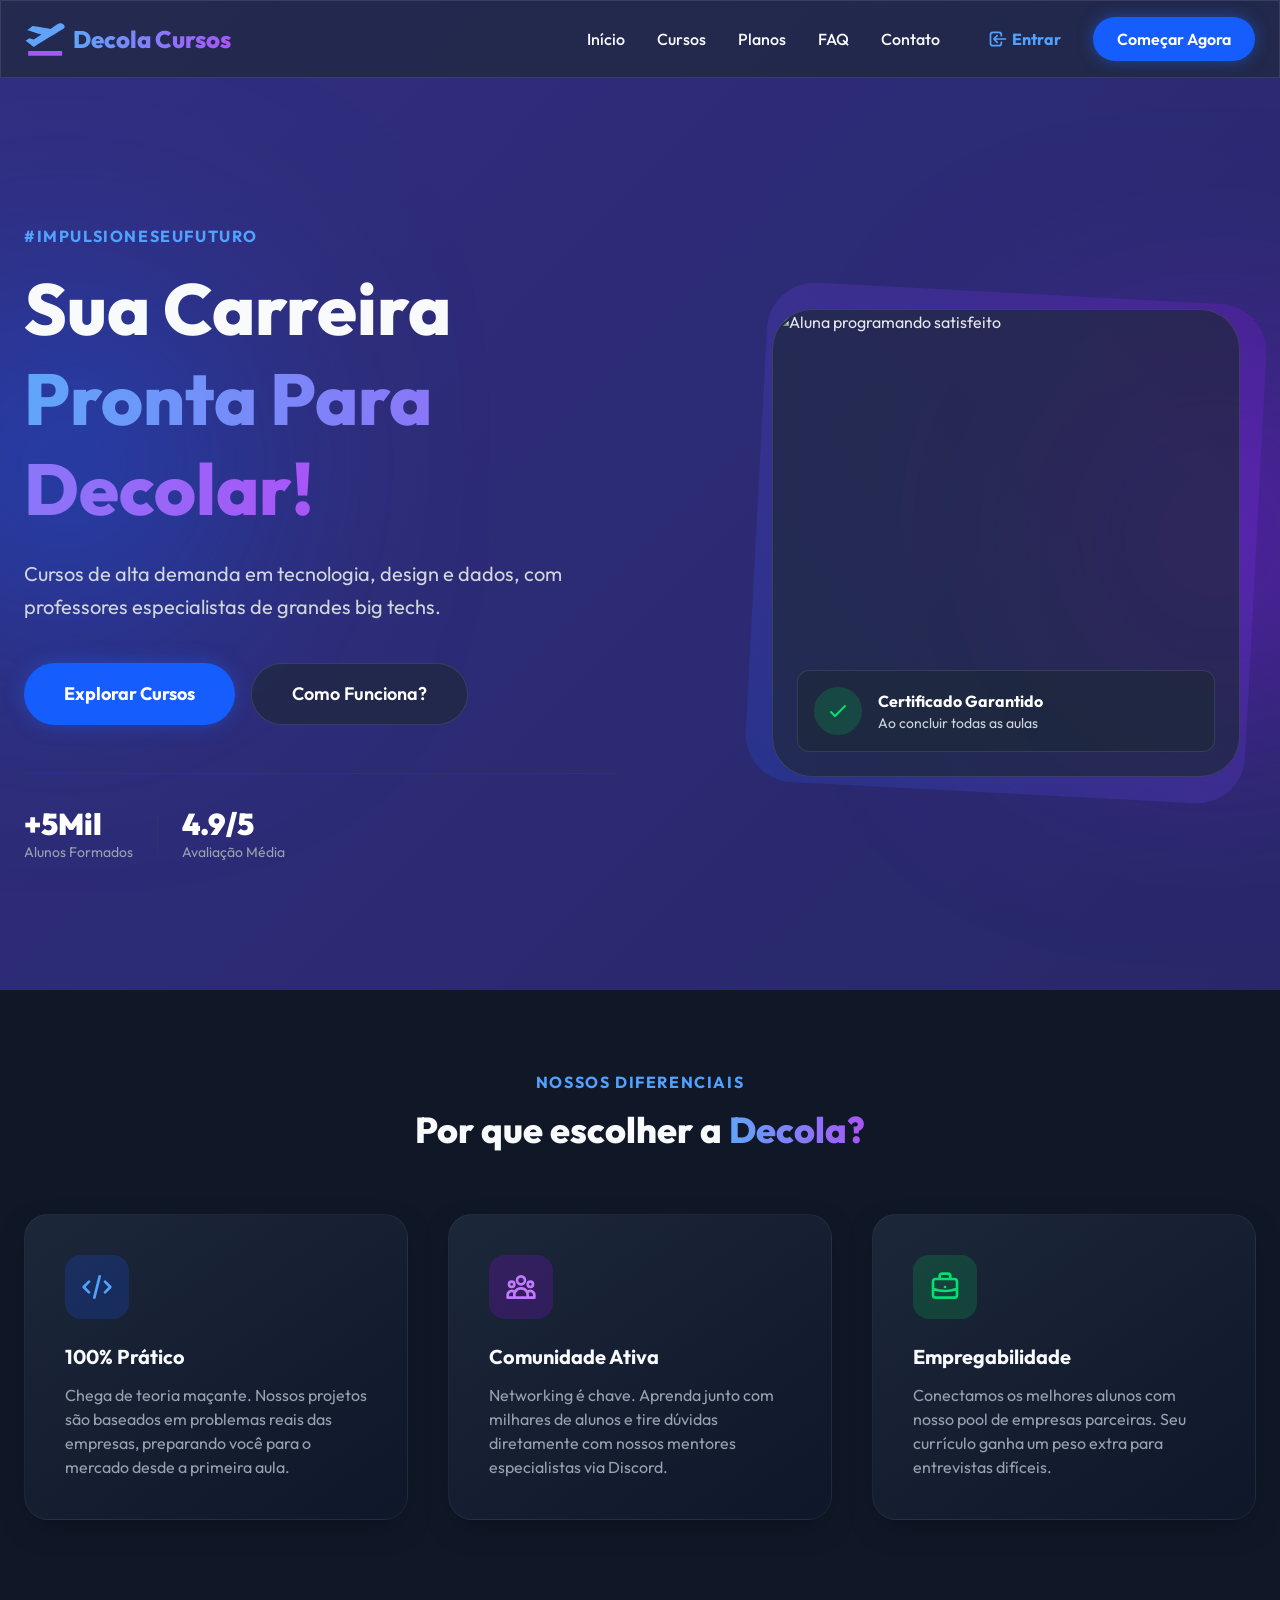
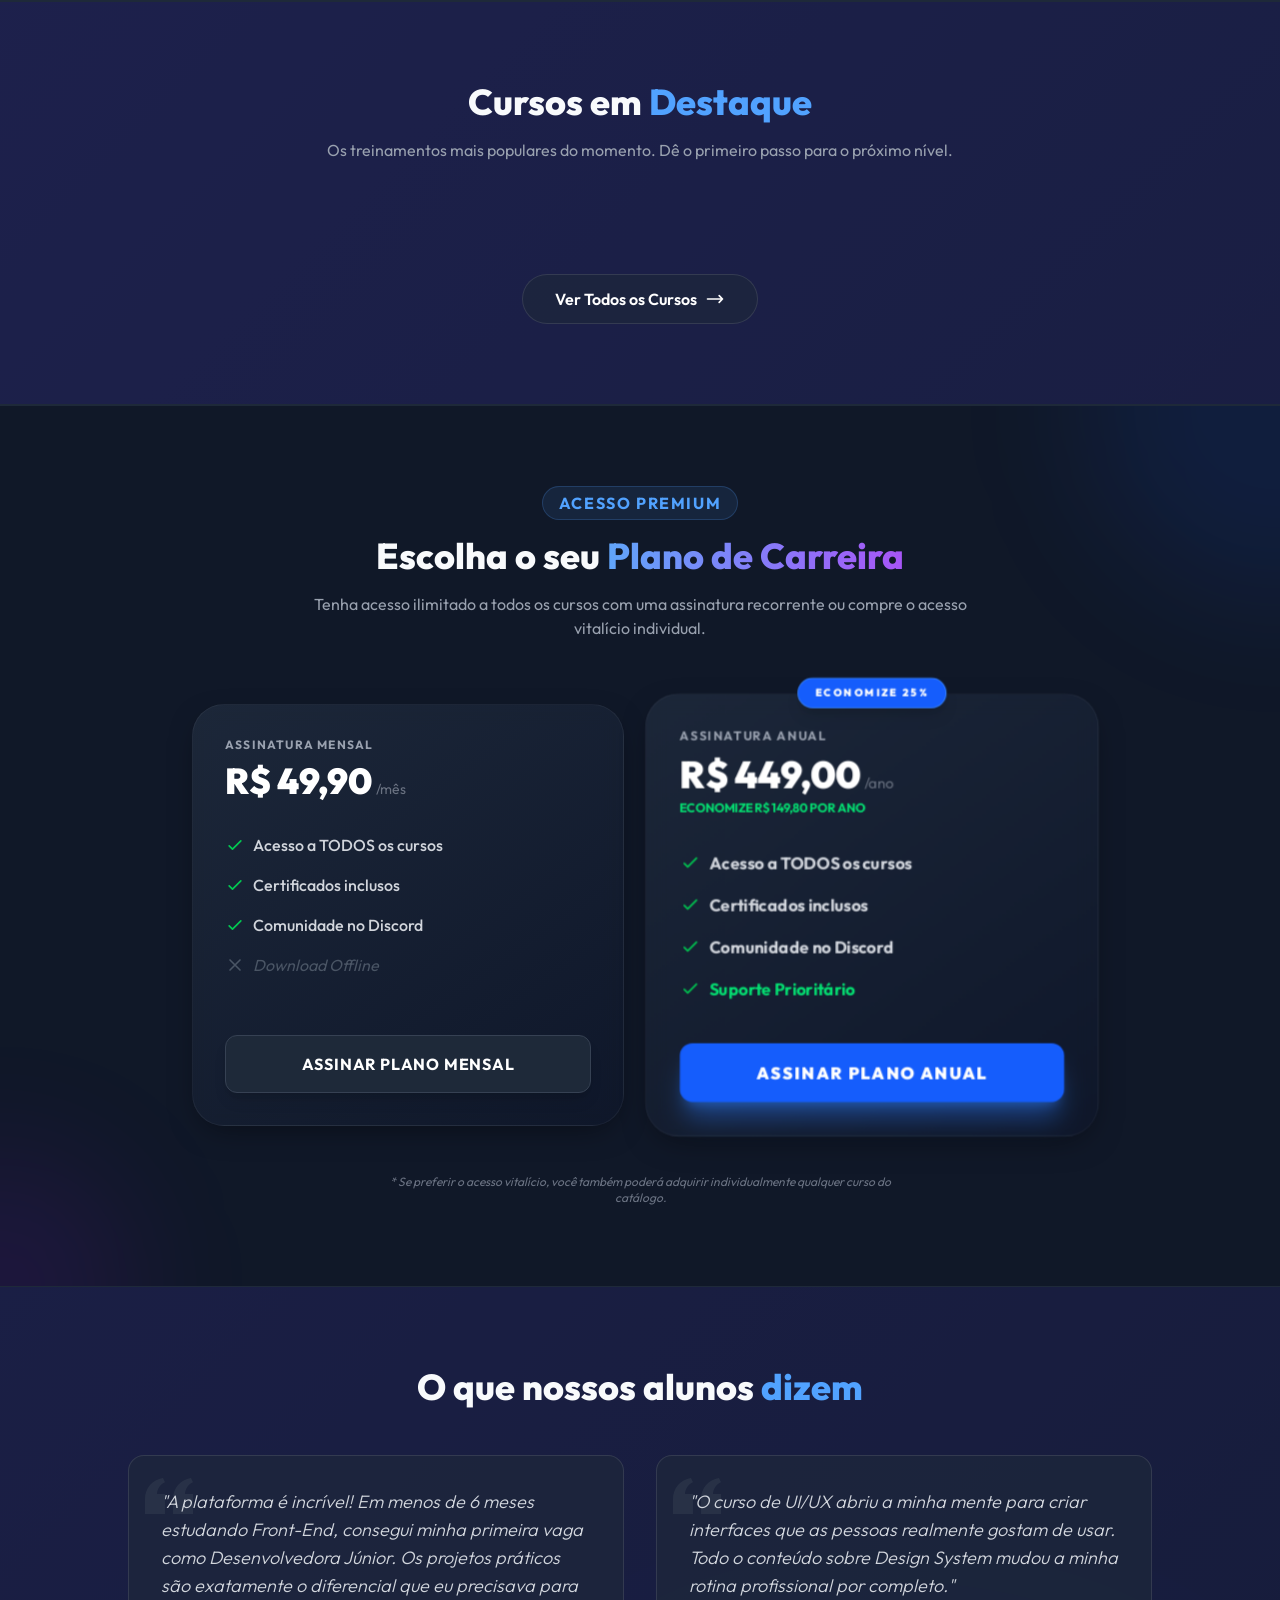
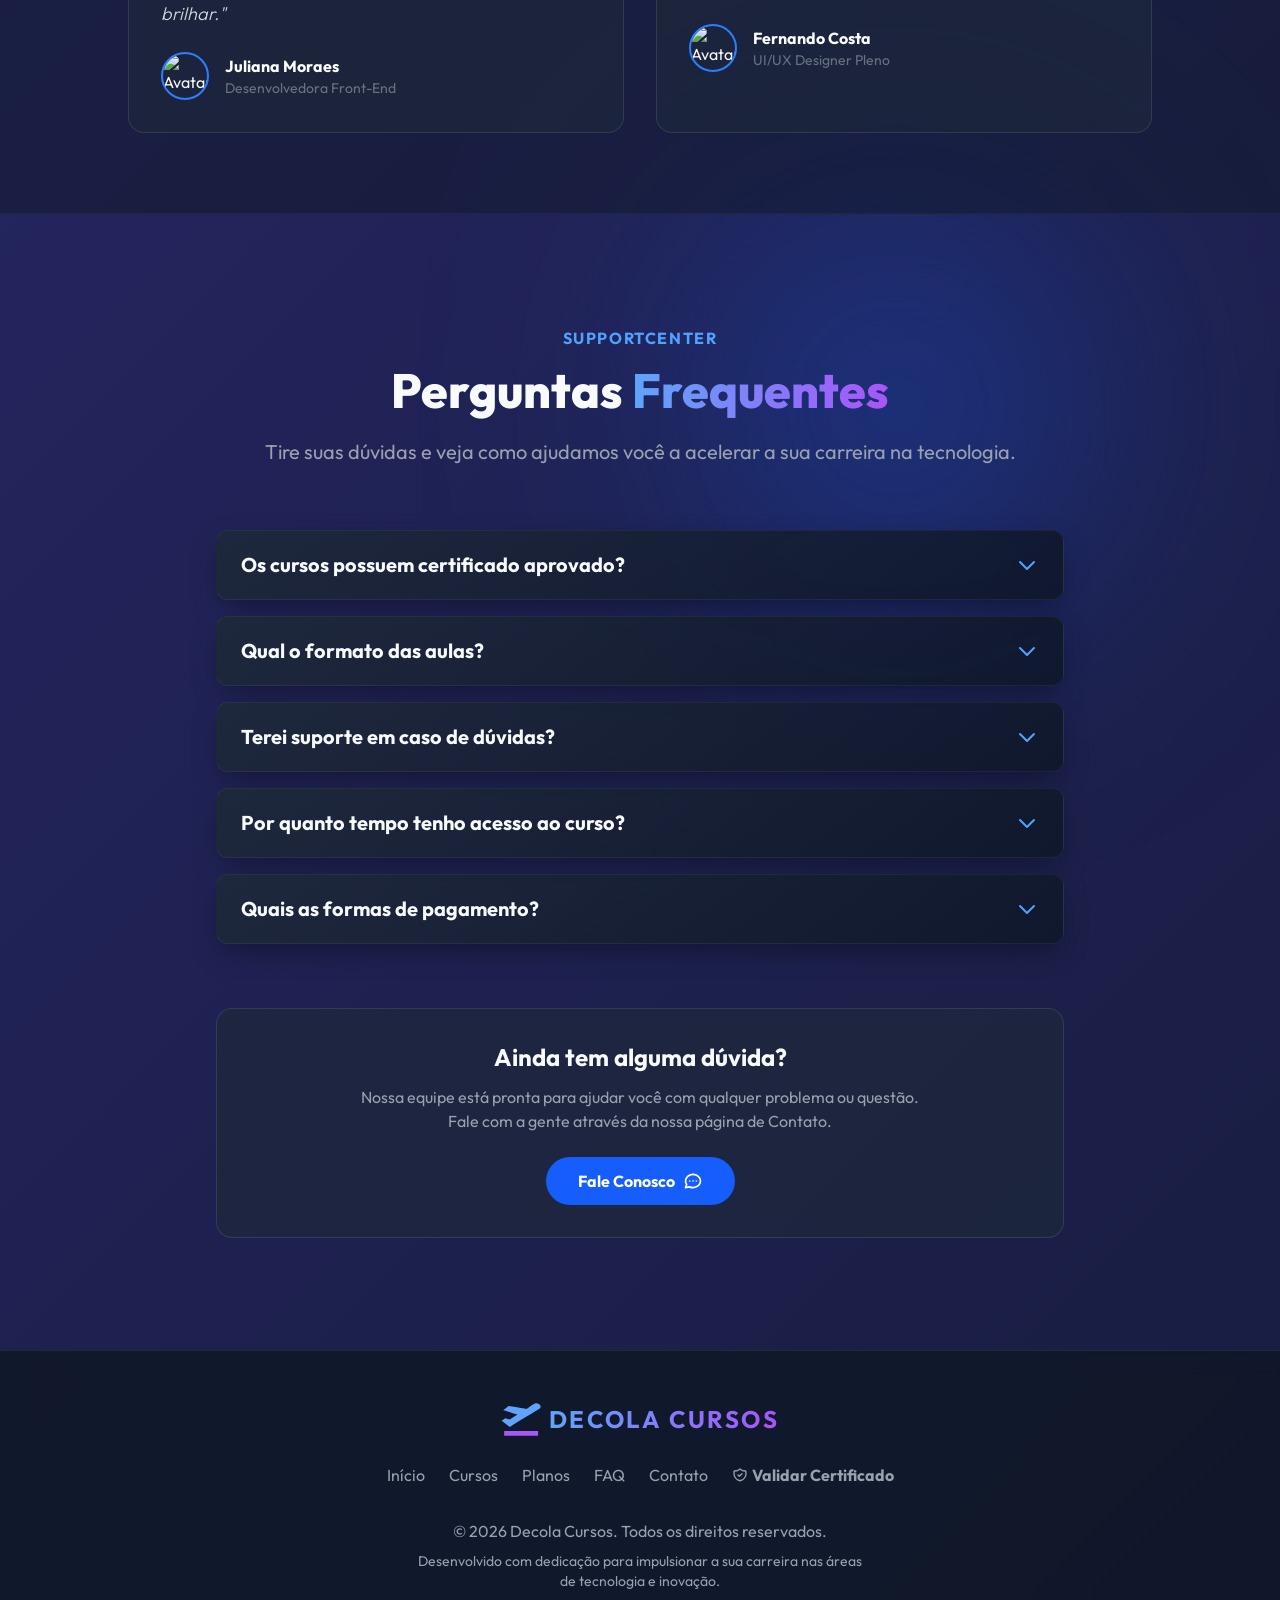
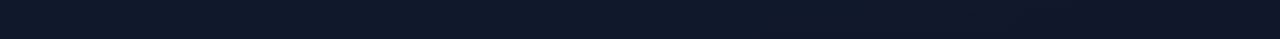
==== index.html @ 7b074848 "update contato" ====
<!doctype html>
<html lang="pt-BR">

<head>
  <meta charset="UTF-8" />
  <meta name="viewport" content="width=device-width, initial-scale=1.0" />
  <title>Decola Cursos | Aprenda e Decole na sua Carreira</title>
  <link rel="icon" type="image/png" href="./icon.png" />
  <meta name="description"
    content="Decola Cursos é sua plataforma para aprender programação, design e muito mais com projetos práticos e professores experientes." />
  <!-- Google Fonts: Outfit -->
  <link rel="preconnect" href="https://fonts.googleapis.com">
  <link rel="preconnect" href="https://fonts.gstatic.com" crossorigin>
  <link href="https://fonts.googleapis.com/css2?family=Outfit:wght@300;400;500;600;700;800;900&display=swap"
    rel="stylesheet">
  <script type="module" crossorigin src="./assets/index-BR828PDq.js"></script>
  <link rel="stylesheet" crossorigin href="./assets/index-m4zA_SkX.css">
</head>

<body class="bg-gray-900 text-gray-50 bg-animated overflow-x-hidden">
  <!-- Navbar -->
  <header class="fixed top-0 left-0 right-0 z-50 glass">
    <nav class="container mx-auto px-6 py-4 flex justify-between items-center">
      <!-- Logo -->
      <a href="/"
        class="text-2xl font-extrabold text-white flex items-center gap-2 hover:scale-105 transition-transform router-link">
        <img src="./logo.svg" alt="Logo" class="w-10 h-10">
        <span class="text-gradient">Decola Cursos</span>
      </a>

      <!-- Desktop Menu -->
      <div class="hidden md:flex space-x-8 items-center">
        <a href="/" class="font-medium hover:text-blue-400 transition-colors router-link">Início</a>
        <a href="/cursos" class="font-medium hover:text-blue-400 transition-colors router-link">Cursos</a>
        <a href="/planos" class="font-medium hover:text-blue-400 transition-colors router-link">Planos</a>
        <a href="/faq" class="font-medium hover:text-blue-400 transition-colors router-link">FAQ</a>
        <a href="/contato" class="font-medium hover:text-blue-400 transition-colors router-link">Contato</a>
        <a href="/login" id="nav-login-desktop"
          class="font-bold text-blue-400 hover:text-white transition-colors router-link ml-4 flex items-center gap-1">
          <svg class="w-5 h-5" fill="none" stroke="currentColor" viewBox="0 0 24 24">
            <path stroke-linecap="round" stroke-linejoin="round" stroke-width="2"
              d="M11 16l-4-4m0 0l4-4m-4 4h14m-5 4v1a3 3 0 01-3 3H6a3 3 0 01-3-3V7a3 3 0 013-3h7a3 3 0 013 3v1"></path>
          </svg>
          <span>Entrar</span>
        </a>
        <a href="/cursos" id="nav-cta-desktop"
          class="bg-blue-600 hover:bg-blue-500 px-6 py-2.5 rounded-full font-semibold transition-all shadow-[0_0_15px_rgba(37,99,235,0.5)] hover:shadow-[0_0_25px_rgba(37,99,235,0.8)] transform hover:-translate-y-1 router-link text-white">Começar
          Agora</a>
      </div>

      <!-- Mobile Menu Toggle -->
      <button id="mobile-menu-btn" aria-label="Menu"
        class="md:hidden text-gray-300 hover:text-white p-2 rounded-lg bg-gray-800/50">
        <svg class="w-6 h-6" fill="none" stroke="currentColor" viewBox="0 0 24 24">
          <path stroke-linecap="round" stroke-linejoin="round" stroke-width="2" d="M4 6h16M4 12h16M4 18h16"></path>
        </svg>
      </button>
    </nav>
    <!-- Mobile Menu Dropdown -->
    <div id="mobile-menu" class="hidden md:hidden glass border-t border-gray-800">
      <div class="px-6 py-8 space-y-6 flex flex-col items-center">
        <a href="/" class="text-xl font-medium router-link hover:text-blue-400">Início</a>
        <a href="/cursos" class="text-xl font-medium router-link hover:text-blue-400">Cursos</a>
        <a href="/planos" class="text-xl font-medium router-link hover:text-blue-400">Planos</a>
        <a href="/faq" class="text-xl font-medium router-link hover:text-blue-400">FAQ</a>
        <a href="/contato" class="text-xl font-medium router-link hover:text-blue-400">Contato</a>

        <div class="w-full border-t border-gray-700/50 my-2"></div>

        <a href="/login" id="nav-login-mobile"
          class="text-xl font-bold text-blue-400 router-link flex items-center justify-center gap-2">
          <svg class="w-6 h-6" fill="none" stroke="currentColor" viewBox="0 0 24 24">
            <path stroke-linecap="round" stroke-linejoin="round" stroke-width="2"
              d="M11 16l-4-4m0 0l4-4m-4 4h14m-5 4v1a3 3 0 01-3 3H6a3 3 0 01-3-3V7a3 3 0 013-3h7a3 3 0 013 3v1"></path>
          </svg>
          <span>Entrar / Painel</span>
        </a>
        <a href="/cursos" id="nav-cta-mobile"
          class="bg-blue-600 px-8 py-3 rounded-full font-bold text-lg router-link mt-4 w-full text-center text-white">Começar
          Agora</a>
      </div>
    </div>
  </header>

  <!-- Main Content App -->
  <main id="app" class="min-h-screen flex flex-col relative z-20"></main>

  <!-- Footer -->
  <footer id="main-footer"
    class="border-t border-gray-800 bg-gray-900/90 backdrop-blur-md py-12 mt-auto text-center text-gray-400 z-10 relative">
    <div class="container mx-auto px-6">
      <div class="flex items-center justify-center gap-2 mb-6">
        <img src="./logo.svg" alt="Logo" class="w-10 h-10">
        <span class="text-2xl font-bold text-white tracking-widest uppercase text-gradient">Decola Cursos</span>
      </div>
      <div class="flex justify-center flex-wrap gap-6 mb-8">
        <a href="/" class="hover:text-blue-400 router-link">Início</a>
        <a href="/cursos" class="hover:text-blue-400 router-link">Cursos</a>
        <a href="/planos" class="hover:text-blue-400 router-link">Planos</a>
        <a href="/faq" class="hover:text-blue-400 router-link">FAQ</a>
        <a href="/contato" class="hover:text-blue-400 router-link">Contato</a>
        <a href="/validar" class="hover:text-green-400 font-bold router-link flex items-center gap-1">
          <svg class="w-4 h-4" fill="none" stroke="currentColor" viewBox="0 0 24 24">
            <path stroke-linecap="round" stroke-linejoin="round" stroke-width="2"
              d="M9 12l2 2 4-4m5.618-4.016A11.955 11.955 0 0112 2.944a11.955 11.955 0 01-8.618 3.04A12.02 12.02 0 003 9c0 5.591 3.824 10.29 9 11.622 5.176-1.332 9-6.03 9-11.622 0-1.042-.133-2.052-.382-3.016z">
            </path>
          </svg>
          Validar Certificado
        </a>
      </div>
      <p>&copy; 2026 Decola Cursos. Todos os direitos reservados.</p>
      <p class="mt-2 text-sm max-w-md mx-auto">Desenvolvido com dedicação para impulsionar a sua carreira nas áreas de
        tecnologia e inovação.</p>
    </div>
  </footer>

</body>

</html>
---- assets/index-m4zA_SkX.css ----
@layer properties{@supports (((-webkit-hyphens:none)) and (not (margin-trim:inline))) or ((-moz-orient:inline) and (not (color:rgb(from red r g b)))){*,:before,:after,::backdrop{--tw-translate-x:0;--tw-translate-y:0;--tw-translate-z:0;--tw-rotate-x:initial;--tw-rotate-y:initial;--tw-rotate-z:initial;--tw-skew-x:initial;--tw-skew-y:initial;--tw-space-y-reverse:0;--tw-space-x-reverse:0;--tw-border-style:solid;--tw-gradient-position:initial;--tw-gradient-from:#0000;--tw-gradient-via:#0000;--tw-gradient-to:#0000;--tw-gradient-stops:initial;--tw-gradient-via-stops:initial;--tw-gradient-from-position:0%;--tw-gradient-via-position:50%;--tw-gradient-to-position:100%;--tw-leading:initial;--tw-font-weight:initial;--tw-tracking:initial;--tw-shadow:0 0 #0000;--tw-shadow-color:initial;--tw-shadow-alpha:100%;--tw-inset-shadow:0 0 #0000;--tw-inset-shadow-color:initial;--tw-inset-shadow-alpha:100%;--tw-ring-color:initial;--tw-ring-shadow:0 0 #0000;--tw-inset-ring-color:initial;--tw-inset-ring-shadow:0 0 #0000;--tw-ring-inset:initial;--tw-ring-offset-width:0px;--tw-ring-offset-color:#fff;--tw-ring-offset-shadow:0 0 #0000;--tw-outline-style:solid;--tw-blur:initial;--tw-brightness:initial;--tw-contrast:initial;--tw-grayscale:initial;--tw-hue-rotate:initial;--tw-invert:initial;--tw-opacity:initial;--tw-saturate:initial;--tw-sepia:initial;--tw-drop-shadow:initial;--tw-drop-shadow-color:initial;--tw-drop-shadow-alpha:100%;--tw-drop-shadow-size:initial;--tw-backdrop-blur:initial;--tw-backdrop-brightness:initial;--tw-backdrop-contrast:initial;--tw-backdrop-grayscale:initial;--tw-backdrop-hue-rotate:initial;--tw-backdrop-invert:initial;--tw-backdrop-opacity:initial;--tw-backdrop-saturate:initial;--tw-backdrop-sepia:initial;--tw-duration:initial;--tw-scale-x:1;--tw-scale-y:1;--tw-scale-z:1}}}@layer theme{:root,:host{--font-sans:"Outfit", "Inter", sans-serif;--font-mono:ui-monospace, SFMono-Regular, Menlo, Monaco, Consolas, "Liberation Mono", "Courier New", monospace;--color-red-200:oklch(88.5% .062 18.334);--color-red-300:oklch(80.8% .114 19.571);--color-red-400:oklch(70.4% .191 22.216);--color-red-500:oklch(63.7% .237 25.331);--color-red-600:oklch(57.7% .245 27.325);--color-red-900:oklch(39.6% .141 25.723);--color-amber-400:oklch(82.8% .189 84.429);--color-yellow-400:oklch(85.2% .199 91.936);--color-yellow-500:oklch(79.5% .184 86.047);--color-yellow-600:oklch(68.1% .162 75.834);--color-green-200:oklch(92.5% .084 155.995);--color-green-400:oklch(79.2% .209 151.711);--color-green-500:oklch(72.3% .219 149.579);--color-green-600:oklch(62.7% .194 149.214);--color-green-900:oklch(39.3% .095 152.535);--color-blue-300:oklch(80.9% .105 251.813);--color-blue-400:oklch(70.7% .165 254.624);--color-blue-500:oklch(62.3% .214 259.815);--color-blue-600:oklch(54.6% .245 262.881);--color-blue-900:oklch(37.9% .146 265.522);--color-purple-400:oklch(71.4% .203 305.504);--color-purple-500:oklch(62.7% .265 303.9);--color-purple-600:oklch(55.8% .288 302.321);--color-gray-50:oklch(98.5% .002 247.839);--color-gray-200:oklch(92.8% .006 264.531);--color-gray-300:oklch(87.2% .01 258.338);--color-gray-400:oklch(70.7% .022 261.325);--color-gray-500:oklch(55.1% .027 264.364);--color-gray-600:oklch(44.6% .03 256.802);--color-gray-700:oklch(37.3% .034 259.733);--color-gray-800:oklch(27.8% .033 256.848);--color-gray-900:oklch(21% .034 264.665);--color-gray-950:oklch(13% .028 261.692);--color-black:#000;--color-white:#fff;--spacing:.25rem;--container-md:28rem;--container-lg:32rem;--container-xl:36rem;--container-2xl:42rem;--container-3xl:48rem;--container-4xl:56rem;--container-5xl:64rem;--text-xs:.75rem;--text-xs--line-height:calc(1 / .75);--text-sm:.875rem;--text-sm--line-height:calc(1.25 / .875);--text-lg:1.125rem;--text-lg--line-height:calc(1.75 / 1.125);--text-xl:1.25rem;--text-xl--line-height:calc(1.75 / 1.25);--text-2xl:1.5rem;--text-2xl--line-height:calc(2 / 1.5);--text-3xl:1.875rem;--text-3xl--line-height: 1.2 ;--text-4xl:2.25rem;--text-4xl--line-height:calc(2.5 / 2.25);--text-5xl:3rem;--text-5xl--line-height:1;--text-6xl:3.75rem;--text-6xl--line-height:1;--text-7xl:4.5rem;--text-7xl--line-height:1;--font-weight-light:300;--font-weight-normal:400;--font-weight-medium:500;--font-weight-semibold:600;--font-weight-bold:700;--font-weight-extrabold:800;--font-weight-black:900;--tracking-tight:-.025em;--tracking-wide:.025em;--tracking-wider:.05em;--tracking-widest:.1em;--leading-tight:1.25;--leading-snug:1.375;--leading-relaxed:1.625;--radius-lg:.5rem;--radius-xl:.75rem;--radius-2xl:1rem;--radius-3xl:1.5rem;--drop-shadow-lg:0 4px 4px #00000026;--animate-spin:spin 1s linear infinite;--animate-pulse:pulse 2s cubic-bezier(.4, 0, .6, 1) infinite;--animate-bounce:bounce 1s infinite;--blur-sm:8px;--blur-md:12px;--blur-xl:24px;--blur-2xl:40px;--blur-3xl:64px;--aspect-video:16 / 9;--default-transition-duration:.15s;--default-transition-timing-function:cubic-bezier(.4, 0, .2, 1);--default-font-family:var(--font-sans);--default-mono-font-family:var(--font-mono);--color-brand-light:#60a5fa;--color-brand-primary:#3b82f6;--color-bg-base:#0f172a;--color-bg-elevated:#334155;--color-text-primary:#f8fafc}}@layer base{*,:after,:before,::backdrop{box-sizing:border-box;border:0 solid;margin:0;padding:0}::file-selector-button{box-sizing:border-box;border:0 solid;margin:0;padding:0}html,:host{-webkit-text-size-adjust:100%;tab-size:4;line-height:1.5;font-family:var(--default-font-family,ui-sans-serif, system-ui, sans-serif, "Apple Color Emoji", "Segoe UI Emoji", "Segoe UI Symbol", "Noto Color Emoji");font-feature-settings:var(--default-font-feature-settings,normal);font-variation-settings:var(--default-font-variation-settings,normal);-webkit-tap-highlight-color:transparent}hr{height:0;color:inherit;border-top-width:1px}abbr:where([title]){-webkit-text-decoration:underline dotted;text-decoration:underline dotted}h1,h2,h3,h4,h5,h6{font-size:inherit;font-weight:inherit}a{color:inherit;-webkit-text-decoration:inherit;text-decoration:inherit}b,strong{font-weight:bolder}code,kbd,samp,pre{font-family:var(--default-mono-font-family,ui-monospace, SFMono-Regular, Menlo, Monaco, Consolas, "Liberation Mono", "Courier New", monospace);font-feature-settings:var(--default-mono-font-feature-settings,normal);font-variation-settings:var(--default-mono-font-variation-settings,normal);font-size:1em}small{font-size:80%}sub,sup{vertical-align:baseline;font-size:75%;line-height:0;position:relative}sub{bottom:-.25em}sup{top:-.5em}table{text-indent:0;border-color:inherit;border-collapse:collapse}:-moz-focusring{outline:auto}progress{vertical-align:baseline}summary{display:list-item}ol,ul,menu{list-style:none}img,svg,video,canvas,audio,iframe,embed,object{vertical-align:middle;display:block}img,video{max-width:100%;height:auto}button,input,select,optgroup,textarea{font:inherit;font-feature-settings:inherit;font-variation-settings:inherit;letter-spacing:inherit;color:inherit;opacity:1;background-color:#0000;border-radius:0}::file-selector-button{font:inherit;font-feature-settings:inherit;font-variation-settings:inherit;letter-spacing:inherit;color:inherit;opacity:1;background-color:#0000;border-radius:0}:where(select:is([multiple],[size])) optgroup{font-weight:bolder}:where(select:is([multiple],[size])) optgroup option{padding-inline-start:20px}::file-selector-button{margin-inline-end:4px}::placeholder{opacity:1}@supports (not ((-webkit-appearance:-apple-pay-button))) or (contain-intrinsic-size:1px){::placeholder{color:currentColor}@supports (color:color-mix(in lab,red,red)){::placeholder{color:color-mix(in oklab,currentcolor 50%,transparent)}}}textarea{resize:vertical}::-webkit-search-decoration{-webkit-appearance:none}::-webkit-date-and-time-value{min-height:1lh;text-align:inherit}::-webkit-datetime-edit{display:inline-flex}::-webkit-datetime-edit-fields-wrapper{padding:0}::-webkit-datetime-edit{padding-block:0}::-webkit-datetime-edit-year-field{padding-block:0}::-webkit-datetime-edit-month-field{padding-block:0}::-webkit-datetime-edit-day-field{padding-block:0}::-webkit-datetime-edit-hour-field{padding-block:0}::-webkit-datetime-edit-minute-field{padding-block:0}::-webkit-datetime-edit-second-field{padding-block:0}::-webkit-datetime-edit-millisecond-field{padding-block:0}::-webkit-datetime-edit-meridiem-field{padding-block:0}::-webkit-calendar-picker-indicator{line-height:1}:-moz-ui-invalid{box-shadow:none}button,input:where([type=button],[type=reset],[type=submit]){appearance:button}::file-selector-button{appearance:button}::-webkit-inner-spin-button{height:auto}::-webkit-outer-spin-button{height:auto}[hidden]:where(:not([hidden=until-found])){display:none!important}}@layer components;@layer utilities{.pointer-events-none{pointer-events:none}.collapse{visibility:collapse}.invisible{visibility:hidden}.visible{visibility:visible}.absolute{position:absolute}.fixed{position:fixed}.relative{position:relative}.static{position:static}.sticky{position:sticky}.inset-0{inset:calc(var(--spacing) * 0)}.inset-4{inset:calc(var(--spacing) * 4)}.inset-y-0{inset-block:calc(var(--spacing) * 0)}.start{inset-inline-start:var(--spacing)}.end{inset-inline-end:var(--spacing)}.-top-4{top:calc(var(--spacing) * -4)}.-top-5{top:calc(var(--spacing) * -5)}.top-0{top:calc(var(--spacing) * 0)}.top-1\/2{top:50%}.top-1\/3{top:33.3333%}.top-1\/4{top:25%}.top-2{top:calc(var(--spacing) * 2)}.top-4{top:calc(var(--spacing) * 4)}.top-20{top:calc(var(--spacing) * 20)}.top-32{top:calc(var(--spacing) * 32)}.-right-20{right:calc(var(--spacing) * -20)}.right-0{right:calc(var(--spacing) * 0)}.right-2{right:calc(var(--spacing) * 2)}.right-4{right:calc(var(--spacing) * 4)}.right-6{right:calc(var(--spacing) * 6)}.bottom-0{bottom:calc(var(--spacing) * 0)}.bottom-4{bottom:calc(var(--spacing) * 4)}.bottom-6{bottom:calc(var(--spacing) * 6)}.-left-20{left:calc(var(--spacing) * -20)}.left-0{left:calc(var(--spacing) * 0)}.left-1\/2{left:50%}.left-4{left:calc(var(--spacing) * 4)}.left-6{left:calc(var(--spacing) * 6)}.left-10{left:calc(var(--spacing) * 10)}.z-10{z-index:10}.z-20{z-index:20}.z-50{z-index:50}.z-\[100\]{z-index:100}.z-\[999\]{z-index:999}.container{width:100%}@media(min-width:40rem){.container{max-width:40rem}}@media(min-width:48rem){.container{max-width:48rem}}@media(min-width:64rem){.container{max-width:64rem}}@media(min-width:80rem){.container{max-width:80rem}}@media(min-width:96rem){.container{max-width:96rem}}.mx-auto{margin-inline:auto}.my-2{margin-block:calc(var(--spacing) * 2)}.-mt-10{margin-top:calc(var(--spacing) * -10)}.-mt-48{margin-top:calc(var(--spacing) * -48)}.-mt-64{margin-top:calc(var(--spacing) * -64)}.mt-0\.5{margin-top:calc(var(--spacing) * .5)}.mt-1{margin-top:calc(var(--spacing) * 1)}.mt-2{margin-top:calc(var(--spacing) * 2)}.mt-4{margin-top:calc(var(--spacing) * 4)}.mt-6{margin-top:calc(var(--spacing) * 6)}.mt-8{margin-top:calc(var(--spacing) * 8)}.mt-10{margin-top:calc(var(--spacing) * 10)}.mt-12{margin-top:calc(var(--spacing) * 12)}.mt-16{margin-top:calc(var(--spacing) * 16)}.mt-24{margin-top:calc(var(--spacing) * 24)}.mt-auto{margin-top:auto}.-mr-48{margin-right:calc(var(--spacing) * -48)}.-mr-64{margin-right:calc(var(--spacing) * -64)}.mr-2{margin-right:calc(var(--spacing) * 2)}.mr-3{margin-right:calc(var(--spacing) * 3)}.-mb-32{margin-bottom:calc(var(--spacing) * -32)}.mb-1{margin-bottom:calc(var(--spacing) * 1)}.mb-2{margin-bottom:calc(var(--spacing) * 2)}.mb-3{margin-bottom:calc(var(--spacing) * 3)}.mb-4{margin-bottom:calc(var(--spacing) * 4)}.mb-5{margin-bottom:calc(var(--spacing) * 5)}.mb-6{margin-bottom:calc(var(--spacing) * 6)}.mb-8{margin-bottom:calc(var(--spacing) * 8)}.mb-10{margin-bottom:calc(var(--spacing) * 10)}.mb-12{margin-bottom:calc(var(--spacing) * 12)}.mb-16{margin-bottom:calc(var(--spacing) * 16)}.-ml-1{margin-left:calc(var(--spacing) * -1)}.-ml-32{margin-left:calc(var(--spacing) * -32)}.ml-0\.5{margin-left:calc(var(--spacing) * .5)}.ml-1{margin-left:calc(var(--spacing) * 1)}.ml-2{margin-left:calc(var(--spacing) * 2)}.ml-4{margin-left:calc(var(--spacing) * 4)}.line-clamp-1{-webkit-line-clamp:1;-webkit-box-orient:vertical;display:-webkit-box;overflow:hidden}.line-clamp-2{-webkit-line-clamp:2;-webkit-box-orient:vertical;display:-webkit-box;overflow:hidden}.line-clamp-3{-webkit-line-clamp:3;-webkit-box-orient:vertical;display:-webkit-box;overflow:hidden}.block{display:block}.contents{display:contents}.flex{display:flex}.flow-root{display:flow-root}.grid{display:grid}.hidden{display:none}.inline{display:inline}.inline-block{display:inline-block}.inline-flex{display:inline-flex}.inline-grid{display:inline-grid}.inline-table{display:inline-table}.list-item{display:list-item}.table{display:table}.table-caption{display:table-caption}.table-cell{display:table-cell}.table-column{display:table-column}.table-column-group{display:table-column-group}.table-footer-group{display:table-footer-group}.table-header-group{display:table-header-group}.table-row{display:table-row}.table-row-group{display:table-row-group}.aspect-square{aspect-ratio:1}.aspect-video{aspect-ratio:var(--aspect-video)}.h-1{height:calc(var(--spacing) * 1)}.h-1\.5{height:calc(var(--spacing) * 1.5)}.h-2{height:calc(var(--spacing) * 2)}.h-3{height:calc(var(--spacing) * 3)}.h-3\.5{height:calc(var(--spacing) * 3.5)}.h-4{height:calc(var(--spacing) * 4)}.h-5{height:calc(var(--spacing) * 5)}.h-6{height:calc(var(--spacing) * 6)}.h-8{height:calc(var(--spacing) * 8)}.h-10{height:calc(var(--spacing) * 10)}.h-12{height:calc(var(--spacing) * 12)}.h-14{height:calc(var(--spacing) * 14)}.h-16{height:calc(var(--spacing) * 16)}.h-20{height:calc(var(--spacing) * 20)}.h-32{height:calc(var(--spacing) * 32)}.h-48{height:calc(var(--spacing) * 48)}.h-56{height:calc(var(--spacing) * 56)}.h-64{height:calc(var(--spacing) * 64)}.h-72{height:calc(var(--spacing) * 72)}.h-96{height:calc(var(--spacing) * 96)}.h-\[40vh\]{height:40vh}.h-\[50vh\]{height:50vh}.h-\[250px\]{height:250px}.h-\[300px\]{height:300px}.h-\[500px\]{height:500px}.h-\[600px\]{height:600px}.h-full{height:100%}.h-px{height:1px}.max-h-\[65vh\]{max-height:65vh}.min-h-\[50vh\]{min-height:50vh}.min-h-\[60vh\]{min-height:60vh}.min-h-\[75vh\]{min-height:75vh}.min-h-\[400px\]{min-height:400px}.min-h-\[calc\(100vh-300px\)\]{min-height:calc(100vh - 300px)}.min-h-screen{min-height:100vh}.w-1\.5{width:calc(var(--spacing) * 1.5)}.w-1\/4{width:25%}.w-3{width:calc(var(--spacing) * 3)}.w-3\.5{width:calc(var(--spacing) * 3.5)}.w-4{width:calc(var(--spacing) * 4)}.w-5{width:calc(var(--spacing) * 5)}.w-6{width:calc(var(--spacing) * 6)}.w-8{width:calc(var(--spacing) * 8)}.w-10{width:calc(var(--spacing) * 10)}.w-12{width:calc(var(--spacing) * 12)}.w-16{width:calc(var(--spacing) * 16)}.w-20{width:calc(var(--spacing) * 20)}.w-32{width:calc(var(--spacing) * 32)}.w-64{width:calc(var(--spacing) * 64)}.w-72{width:calc(var(--spacing) * 72)}.w-96{width:calc(var(--spacing) * 96)}.w-\[300px\]{width:300px}.w-\[500px\]{width:500px}.w-\[600px\]{width:600px}.w-full{width:100%}.w-px{width:1px}.max-w-2xl{max-width:var(--container-2xl)}.max-w-3xl{max-width:var(--container-3xl)}.max-w-4xl{max-width:var(--container-4xl)}.max-w-5xl{max-width:var(--container-5xl)}.max-w-\[150px\]{max-width:150px}.max-w-\[500px\]{max-width:500px}.max-w-\[1200px\]{max-width:1200px}.max-w-lg{max-width:var(--container-lg)}.max-w-md{max-width:var(--container-md)}.max-w-xl{max-width:var(--container-xl)}.min-w-0{min-width:calc(var(--spacing) * 0)}.min-w-\[50px\]{min-width:50px}.min-w-\[600px\]{min-width:600px}.min-w-\[700px\]{min-width:700px}.min-w-\[800px\]{min-width:800px}.flex-1{flex:1}.flex-shrink-0,.shrink-0{flex-shrink:0}.border-collapse{border-collapse:collapse}.-translate-x-1\/2{--tw-translate-x: -50% ;translate:var(--tw-translate-x) var(--tw-translate-y)}.-translate-y-1\/2{--tw-translate-y: -50% ;translate:var(--tw-translate-x) var(--tw-translate-y)}.scale-\[1\.02\]{scale:1.02}.rotate-3{rotate:3deg}.transform{transform:var(--tw-rotate-x,) var(--tw-rotate-y,) var(--tw-rotate-z,) var(--tw-skew-x,) var(--tw-skew-y,)}.transform\!{transform:var(--tw-rotate-x,) var(--tw-rotate-y,) var(--tw-rotate-z,) var(--tw-skew-x,) var(--tw-skew-y,)!important}.animate-bounce{animation:var(--animate-bounce)}.animate-pulse{animation:var(--animate-pulse)}.animate-spin{animation:var(--animate-spin)}.cursor-not-allowed{cursor:not-allowed}.cursor-pointer{cursor:pointer}.resize{resize:both}.resize-none{resize:none}.appearance-none{appearance:none}.grid-cols-1{grid-template-columns:repeat(1,minmax(0,1fr))}.flex-col{flex-direction:column}.flex-wrap{flex-wrap:wrap}.items-baseline{align-items:baseline}.items-center{align-items:center}.items-start{align-items:flex-start}.justify-between{justify-content:space-between}.justify-center{justify-content:center}.justify-end{justify-content:flex-end}.gap-1{gap:calc(var(--spacing) * 1)}.gap-2{gap:calc(var(--spacing) * 2)}.gap-3{gap:calc(var(--spacing) * 3)}.gap-4{gap:calc(var(--spacing) * 4)}.gap-5{gap:calc(var(--spacing) * 5)}.gap-6{gap:calc(var(--spacing) * 6)}.gap-8{gap:calc(var(--spacing) * 8)}.gap-10{gap:calc(var(--spacing) * 10)}.gap-12{gap:calc(var(--spacing) * 12)}:where(.space-y-2>:not(:last-child)){--tw-space-y-reverse:0;margin-block-start:calc(calc(var(--spacing) * 2) * var(--tw-space-y-reverse));margin-block-end:calc(calc(var(--spacing) * 2) * calc(1 - var(--tw-space-y-reverse)))}:where(.space-y-4>:not(:last-child)){--tw-space-y-reverse:0;margin-block-start:calc(calc(var(--spacing) * 4) * var(--tw-space-y-reverse));margin-block-end:calc(calc(var(--spacing) * 4) * calc(1 - var(--tw-space-y-reverse)))}:where(.space-y-5>:not(:last-child)){--tw-space-y-reverse:0;margin-block-start:calc(calc(var(--spacing) * 5) * var(--tw-space-y-reverse));margin-block-end:calc(calc(var(--spacing) * 5) * calc(1 - var(--tw-space-y-reverse)))}:where(.space-y-6>:not(:last-child)){--tw-space-y-reverse:0;margin-block-start:calc(calc(var(--spacing) * 6) * var(--tw-space-y-reverse));margin-block-end:calc(calc(var(--spacing) * 6) * calc(1 - var(--tw-space-y-reverse)))}:where(.space-y-8>:not(:last-child)){--tw-space-y-reverse:0;margin-block-start:calc(calc(var(--spacing) * 8) * var(--tw-space-y-reverse));margin-block-end:calc(calc(var(--spacing) * 8) * calc(1 - var(--tw-space-y-reverse)))}:where(.space-x-8>:not(:last-child)){--tw-space-x-reverse:0;margin-inline-start:calc(calc(var(--spacing) * 8) * var(--tw-space-x-reverse));margin-inline-end:calc(calc(var(--spacing) * 8) * calc(1 - var(--tw-space-x-reverse)))}.truncate{text-overflow:ellipsis;white-space:nowrap;overflow:hidden}.overflow-hidden{overflow:hidden}.overflow-x-auto{overflow-x:auto}.overflow-x-hidden{overflow-x:hidden}.overflow-y-auto{overflow-y:auto}.rounded{border-radius:.25rem}.rounded-2xl{border-radius:var(--radius-2xl)}.rounded-3xl{border-radius:var(--radius-3xl)}.rounded-\[2\.5rem\]{border-radius:2.5rem}.rounded-\[2rem\]{border-radius:2rem}.rounded-\[3rem\]{border-radius:3rem}.rounded-full{border-radius:3.40282e38px}.rounded-lg{border-radius:var(--radius-lg)}.rounded-xl{border-radius:var(--radius-xl)}.rounded-tl-xl{border-top-left-radius:var(--radius-xl)}.rounded-tr-xl{border-top-right-radius:var(--radius-xl)}.border{border-style:var(--tw-border-style);border-width:1px}.border-0{border-style:var(--tw-border-style);border-width:0}.border-2{border-style:var(--tw-border-style);border-width:2px}.border-y{border-block-style:var(--tw-border-style);border-block-width:1px}.border-t{border-top-style:var(--tw-border-style);border-top-width:1px}.border-t-4{border-top-style:var(--tw-border-style);border-top-width:4px}.border-b{border-bottom-style:var(--tw-border-style);border-bottom-width:1px}.border-b-2{border-bottom-style:var(--tw-border-style);border-bottom-width:2px}.border-l{border-left-style:var(--tw-border-style);border-left-width:1px}.border-l-2{border-left-style:var(--tw-border-style);border-left-width:2px}.border-l-4{border-left-style:var(--tw-border-style);border-left-width:4px}.border-dashed{--tw-border-style:dashed;border-style:dashed}.border-blue-400{border-color:var(--color-blue-400)}.border-blue-400\/20{border-color:#54a2ff33}@supports (color:color-mix(in lab,red,red)){.border-blue-400\/20{border-color:color-mix(in oklab,var(--color-blue-400) 20%,transparent)}}.border-blue-400\/50{border-color:#54a2ff80}@supports (color:color-mix(in lab,red,red)){.border-blue-400\/50{border-color:color-mix(in oklab,var(--color-blue-400) 50%,transparent)}}.border-blue-500{border-color:var(--color-blue-500)}.border-blue-500\/20{border-color:#3080ff33}@supports (color:color-mix(in lab,red,red)){.border-blue-500\/20{border-color:color-mix(in oklab,var(--color-blue-500) 20%,transparent)}}.border-blue-500\/30{border-color:#3080ff4d}@supports (color:color-mix(in lab,red,red)){.border-blue-500\/30{border-color:color-mix(in oklab,var(--color-blue-500) 30%,transparent)}}.border-blue-500\/50{border-color:#3080ff80}@supports (color:color-mix(in lab,red,red)){.border-blue-500\/50{border-color:color-mix(in oklab,var(--color-blue-500) 50%,transparent)}}.border-blue-600{border-color:var(--color-blue-600)}.border-blue-600\/30{border-color:#155dfc4d}@supports (color:color-mix(in lab,red,red)){.border-blue-600\/30{border-color:color-mix(in oklab,var(--color-blue-600) 30%,transparent)}}.border-gray-600{border-color:var(--color-gray-600)}.border-gray-700{border-color:var(--color-gray-700)}.border-gray-700\/50{border-color:#36415380}@supports (color:color-mix(in lab,red,red)){.border-gray-700\/50{border-color:color-mix(in oklab,var(--color-gray-700) 50%,transparent)}}.border-gray-800{border-color:var(--color-gray-800)}.border-gray-800\/50{border-color:#1e293980}@supports (color:color-mix(in lab,red,red)){.border-gray-800\/50{border-color:color-mix(in oklab,var(--color-gray-800) 50%,transparent)}}.border-gray-800\/80{border-color:#1e2939cc}@supports (color:color-mix(in lab,red,red)){.border-gray-800\/80{border-color:color-mix(in oklab,var(--color-gray-800) 80%,transparent)}}.border-green-500\/20{border-color:#00c75833}@supports (color:color-mix(in lab,red,red)){.border-green-500\/20{border-color:color-mix(in oklab,var(--color-green-500) 20%,transparent)}}.border-green-500\/30{border-color:#00c7584d}@supports (color:color-mix(in lab,red,red)){.border-green-500\/30{border-color:color-mix(in oklab,var(--color-green-500) 30%,transparent)}}.border-green-500\/50{border-color:#00c75880}@supports (color:color-mix(in lab,red,red)){.border-green-500\/50{border-color:color-mix(in oklab,var(--color-green-500) 50%,transparent)}}.border-purple-500{border-color:var(--color-purple-500)}.border-purple-500\/30{border-color:#ac4bff4d}@supports (color:color-mix(in lab,red,red)){.border-purple-500\/30{border-color:color-mix(in oklab,var(--color-purple-500) 30%,transparent)}}.border-red-500{border-color:var(--color-red-500)}.border-red-500\/20{border-color:#fb2c3633}@supports (color:color-mix(in lab,red,red)){.border-red-500\/20{border-color:color-mix(in oklab,var(--color-red-500) 20%,transparent)}}.border-red-500\/30{border-color:#fb2c364d}@supports (color:color-mix(in lab,red,red)){.border-red-500\/30{border-color:color-mix(in oklab,var(--color-red-500) 30%,transparent)}}.border-red-500\/50{border-color:#fb2c3680}@supports (color:color-mix(in lab,red,red)){.border-red-500\/50{border-color:color-mix(in oklab,var(--color-red-500) 50%,transparent)}}.border-white{border-color:var(--color-white)}.border-white\/10{border-color:#ffffff1a}@supports (color:color-mix(in lab,red,red)){.border-white\/10{border-color:color-mix(in oklab,var(--color-white) 10%,transparent)}}.border-yellow-500\/20{border-color:#edb20033}@supports (color:color-mix(in lab,red,red)){.border-yellow-500\/20{border-color:color-mix(in oklab,var(--color-yellow-500) 20%,transparent)}}.border-yellow-500\/30{border-color:#edb2004d}@supports (color:color-mix(in lab,red,red)){.border-yellow-500\/30{border-color:color-mix(in oklab,var(--color-yellow-500) 30%,transparent)}}.border-yellow-500\/50{border-color:#edb20080}@supports (color:color-mix(in lab,red,red)){.border-yellow-500\/50{border-color:color-mix(in oklab,var(--color-yellow-500) 50%,transparent)}}.border-t-blue-500{border-top-color:var(--color-blue-500)}.border-t-green-500{border-top-color:var(--color-green-500)}.border-t-purple-500{border-top-color:var(--color-purple-500)}.border-t-red-500{border-top-color:var(--color-red-500)}.border-t-yellow-500{border-top-color:var(--color-yellow-500)}.border-l-blue-500{border-left-color:var(--color-blue-500)}.border-l-transparent{border-left-color:#0000}.bg-black{background-color:var(--color-black)}.bg-black\/20{background-color:#0003}@supports (color:color-mix(in lab,red,red)){.bg-black\/20{background-color:color-mix(in oklab,var(--color-black) 20%,transparent)}}.bg-black\/80{background-color:#000c}@supports (color:color-mix(in lab,red,red)){.bg-black\/80{background-color:color-mix(in oklab,var(--color-black) 80%,transparent)}}.bg-blue-400\/10{background-color:#54a2ff1a}@supports (color:color-mix(in lab,red,red)){.bg-blue-400\/10{background-color:color-mix(in oklab,var(--color-blue-400) 10%,transparent)}}.bg-blue-500{background-color:var(--color-blue-500)}.bg-blue-500\/10{background-color:#3080ff1a}@supports (color:color-mix(in lab,red,red)){.bg-blue-500\/10{background-color:color-mix(in oklab,var(--color-blue-500) 10%,transparent)}}.bg-blue-600{background-color:var(--color-blue-600)}.bg-blue-600\/5{background-color:#155dfc0d}@supports (color:color-mix(in lab,red,red)){.bg-blue-600\/5{background-color:color-mix(in oklab,var(--color-blue-600) 5%,transparent)}}.bg-blue-600\/10{background-color:#155dfc1a}@supports (color:color-mix(in lab,red,red)){.bg-blue-600\/10{background-color:color-mix(in oklab,var(--color-blue-600) 10%,transparent)}}.bg-blue-600\/20{background-color:#155dfc33}@supports (color:color-mix(in lab,red,red)){.bg-blue-600\/20{background-color:color-mix(in oklab,var(--color-blue-600) 20%,transparent)}}.bg-blue-900\/5{background-color:#1c398e0d}@supports (color:color-mix(in lab,red,red)){.bg-blue-900\/5{background-color:color-mix(in oklab,var(--color-blue-900) 5%,transparent)}}.bg-brand-primary{background-color:var(--color-brand-primary)}.bg-gray-700{background-color:var(--color-gray-700)}.bg-gray-700\/50{background-color:#36415380}@supports (color:color-mix(in lab,red,red)){.bg-gray-700\/50{background-color:color-mix(in oklab,var(--color-gray-700) 50%,transparent)}}.bg-gray-800{background-color:var(--color-gray-800)}.bg-gray-800\/30{background-color:#1e29394d}@supports (color:color-mix(in lab,red,red)){.bg-gray-800\/30{background-color:color-mix(in oklab,var(--color-gray-800) 30%,transparent)}}.bg-gray-800\/40{background-color:#1e293966}@supports (color:color-mix(in lab,red,red)){.bg-gray-800\/40{background-color:color-mix(in oklab,var(--color-gray-800) 40%,transparent)}}.bg-gray-800\/50{background-color:#1e293980}@supports (color:color-mix(in lab,red,red)){.bg-gray-800\/50{background-color:color-mix(in oklab,var(--color-gray-800) 50%,transparent)}}.bg-gray-800\/60{background-color:#1e293999}@supports (color:color-mix(in lab,red,red)){.bg-gray-800\/60{background-color:color-mix(in oklab,var(--color-gray-800) 60%,transparent)}}.bg-gray-800\/80{background-color:#1e2939cc}@supports (color:color-mix(in lab,red,red)){.bg-gray-800\/80{background-color:color-mix(in oklab,var(--color-gray-800) 80%,transparent)}}.bg-gray-900{background-color:var(--color-gray-900)}.bg-gray-900\/40{background-color:#10182866}@supports (color:color-mix(in lab,red,red)){.bg-gray-900\/40{background-color:color-mix(in oklab,var(--color-gray-900) 40%,transparent)}}.bg-gray-900\/50{background-color:#10182880}@supports (color:color-mix(in lab,red,red)){.bg-gray-900\/50{background-color:color-mix(in oklab,var(--color-gray-900) 50%,transparent)}}.bg-gray-900\/80{background-color:#101828cc}@supports (color:color-mix(in lab,red,red)){.bg-gray-900\/80{background-color:color-mix(in oklab,var(--color-gray-900) 80%,transparent)}}.bg-gray-900\/90{background-color:#101828e6}@supports (color:color-mix(in lab,red,red)){.bg-gray-900\/90{background-color:color-mix(in oklab,var(--color-gray-900) 90%,transparent)}}.bg-gray-950{background-color:var(--color-gray-950)}.bg-green-500{background-color:var(--color-green-500)}.bg-green-500\/10{background-color:#00c7581a}@supports (color:color-mix(in lab,red,red)){.bg-green-500\/10{background-color:color-mix(in oklab,var(--color-green-500) 10%,transparent)}}.bg-green-500\/20{background-color:#00c75833}@supports (color:color-mix(in lab,red,red)){.bg-green-500\/20{background-color:color-mix(in oklab,var(--color-green-500) 20%,transparent)}}.bg-green-600{background-color:var(--color-green-600)}.bg-green-600\/20{background-color:#00a54433}@supports (color:color-mix(in lab,red,red)){.bg-green-600\/20{background-color:color-mix(in oklab,var(--color-green-600) 20%,transparent)}}.bg-green-900\/20{background-color:#0d542b33}@supports (color:color-mix(in lab,red,red)){.bg-green-900\/20{background-color:color-mix(in oklab,var(--color-green-900) 20%,transparent)}}.bg-green-900\/30{background-color:#0d542b4d}@supports (color:color-mix(in lab,red,red)){.bg-green-900\/30{background-color:color-mix(in oklab,var(--color-green-900) 30%,transparent)}}.bg-purple-500\/20{background-color:#ac4bff33}@supports (color:color-mix(in lab,red,red)){.bg-purple-500\/20{background-color:color-mix(in oklab,var(--color-purple-500) 20%,transparent)}}.bg-purple-600{background-color:var(--color-purple-600)}.bg-purple-600\/10{background-color:#9810fa1a}@supports (color:color-mix(in lab,red,red)){.bg-purple-600\/10{background-color:color-mix(in oklab,var(--color-purple-600) 10%,transparent)}}.bg-purple-600\/20{background-color:#9810fa33}@supports (color:color-mix(in lab,red,red)){.bg-purple-600\/20{background-color:color-mix(in oklab,var(--color-purple-600) 20%,transparent)}}.bg-red-500{background-color:var(--color-red-500)}.bg-red-500\/10{background-color:#fb2c361a}@supports (color:color-mix(in lab,red,red)){.bg-red-500\/10{background-color:color-mix(in oklab,var(--color-red-500) 10%,transparent)}}.bg-red-500\/20{background-color:#fb2c3633}@supports (color:color-mix(in lab,red,red)){.bg-red-500\/20{background-color:color-mix(in oklab,var(--color-red-500) 20%,transparent)}}.bg-red-600\/10{background-color:#e400141a}@supports (color:color-mix(in lab,red,red)){.bg-red-600\/10{background-color:color-mix(in oklab,var(--color-red-600) 10%,transparent)}}.bg-red-600\/20{background-color:#e4001433}@supports (color:color-mix(in lab,red,red)){.bg-red-600\/20{background-color:color-mix(in oklab,var(--color-red-600) 20%,transparent)}}.bg-red-900\/30{background-color:#82181a4d}@supports (color:color-mix(in lab,red,red)){.bg-red-900\/30{background-color:color-mix(in oklab,var(--color-red-900) 30%,transparent)}}.bg-red-900\/50{background-color:#82181a80}@supports (color:color-mix(in lab,red,red)){.bg-red-900\/50{background-color:color-mix(in oklab,var(--color-red-900) 50%,transparent)}}.bg-yellow-500\/10{background-color:#edb2001a}@supports (color:color-mix(in lab,red,red)){.bg-yellow-500\/10{background-color:color-mix(in oklab,var(--color-yellow-500) 10%,transparent)}}.bg-yellow-500\/20{background-color:#edb20033}@supports (color:color-mix(in lab,red,red)){.bg-yellow-500\/20{background-color:color-mix(in oklab,var(--color-yellow-500) 20%,transparent)}}.bg-yellow-600{background-color:var(--color-yellow-600)}.bg-yellow-600\/20{background-color:#cd890033}@supports (color:color-mix(in lab,red,red)){.bg-yellow-600\/20{background-color:color-mix(in oklab,var(--color-yellow-600) 20%,transparent)}}.bg-gradient-to-r{--tw-gradient-position:to right in oklab;background-image:linear-gradient(var(--tw-gradient-stops))}.bg-gradient-to-t{--tw-gradient-position:to top in oklab;background-image:linear-gradient(var(--tw-gradient-stops))}.bg-gradient-to-tr{--tw-gradient-position:to top right in oklab;background-image:linear-gradient(var(--tw-gradient-stops))}.from-blue-500{--tw-gradient-from:var(--color-blue-500);--tw-gradient-stops:var(--tw-gradient-via-stops,var(--tw-gradient-position), var(--tw-gradient-from) var(--tw-gradient-from-position), var(--tw-gradient-to) var(--tw-gradient-to-position))}.from-blue-600{--tw-gradient-from:var(--color-blue-600);--tw-gradient-stops:var(--tw-gradient-via-stops,var(--tw-gradient-position), var(--tw-gradient-from) var(--tw-gradient-from-position), var(--tw-gradient-to) var(--tw-gradient-to-position))}.from-gray-900{--tw-gradient-from:var(--color-gray-900);--tw-gradient-stops:var(--tw-gradient-via-stops,var(--tw-gradient-position), var(--tw-gradient-from) var(--tw-gradient-from-position), var(--tw-gradient-to) var(--tw-gradient-to-position))}.from-green-400{--tw-gradient-from:var(--color-green-400);--tw-gradient-stops:var(--tw-gradient-via-stops,var(--tw-gradient-position), var(--tw-gradient-from) var(--tw-gradient-from-position), var(--tw-gradient-to) var(--tw-gradient-to-position))}.from-transparent{--tw-gradient-from:transparent;--tw-gradient-stops:var(--tw-gradient-via-stops,var(--tw-gradient-position), var(--tw-gradient-from) var(--tw-gradient-from-position), var(--tw-gradient-to) var(--tw-gradient-to-position))}.from-yellow-500{--tw-gradient-from:var(--color-yellow-500);--tw-gradient-stops:var(--tw-gradient-via-stops,var(--tw-gradient-position), var(--tw-gradient-from) var(--tw-gradient-from-position), var(--tw-gradient-to) var(--tw-gradient-to-position))}.via-blue-500\/50{--tw-gradient-via:#3080ff80}@supports (color:color-mix(in lab,red,red)){.via-blue-500\/50{--tw-gradient-via:color-mix(in oklab, var(--color-blue-500) 50%, transparent)}}.via-blue-500\/50{--tw-gradient-via-stops:var(--tw-gradient-position), var(--tw-gradient-from) var(--tw-gradient-from-position), var(--tw-gradient-via) var(--tw-gradient-via-position), var(--tw-gradient-to) var(--tw-gradient-to-position);--tw-gradient-stops:var(--tw-gradient-via-stops)}.via-gray-700{--tw-gradient-via:var(--color-gray-700);--tw-gradient-via-stops:var(--tw-gradient-position), var(--tw-gradient-from) var(--tw-gradient-from-position), var(--tw-gradient-via) var(--tw-gradient-via-position), var(--tw-gradient-to) var(--tw-gradient-to-position);--tw-gradient-stops:var(--tw-gradient-via-stops)}.via-gray-900\/80{--tw-gradient-via:#101828cc}@supports (color:color-mix(in lab,red,red)){.via-gray-900\/80{--tw-gradient-via:color-mix(in oklab, var(--color-gray-900) 80%, transparent)}}.via-gray-900\/80{--tw-gradient-via-stops:var(--tw-gradient-position), var(--tw-gradient-from) var(--tw-gradient-from-position), var(--tw-gradient-via) var(--tw-gradient-via-position), var(--tw-gradient-to) var(--tw-gradient-to-position);--tw-gradient-stops:var(--tw-gradient-via-stops)}.via-transparent{--tw-gradient-via:transparent;--tw-gradient-via-stops:var(--tw-gradient-position), var(--tw-gradient-from) var(--tw-gradient-from-position), var(--tw-gradient-via) var(--tw-gradient-via-position), var(--tw-gradient-to) var(--tw-gradient-to-position);--tw-gradient-stops:var(--tw-gradient-via-stops)}.to-blue-500{--tw-gradient-to:var(--color-blue-500);--tw-gradient-stops:var(--tw-gradient-via-stops,var(--tw-gradient-position), var(--tw-gradient-from) var(--tw-gradient-from-position), var(--tw-gradient-to) var(--tw-gradient-to-position))}.to-purple-500{--tw-gradient-to:var(--color-purple-500);--tw-gradient-stops:var(--tw-gradient-via-stops,var(--tw-gradient-position), var(--tw-gradient-from) var(--tw-gradient-from-position), var(--tw-gradient-to) var(--tw-gradient-to-position))}.to-purple-600{--tw-gradient-to:var(--color-purple-600);--tw-gradient-stops:var(--tw-gradient-via-stops,var(--tw-gradient-position), var(--tw-gradient-from) var(--tw-gradient-from-position), var(--tw-gradient-to) var(--tw-gradient-to-position))}.to-transparent{--tw-gradient-to:transparent;--tw-gradient-stops:var(--tw-gradient-via-stops,var(--tw-gradient-position), var(--tw-gradient-from) var(--tw-gradient-from-position), var(--tw-gradient-to) var(--tw-gradient-to-position))}.to-yellow-600{--tw-gradient-to:var(--color-yellow-600);--tw-gradient-stops:var(--tw-gradient-via-stops,var(--tw-gradient-position), var(--tw-gradient-from) var(--tw-gradient-from-position), var(--tw-gradient-to) var(--tw-gradient-to-position))}.object-cover{object-fit:cover}.p-0{padding:calc(var(--spacing) * 0)}.p-1{padding:calc(var(--spacing) * 1)}.p-2{padding:calc(var(--spacing) * 2)}.p-3{padding:calc(var(--spacing) * 3)}.p-4{padding:calc(var(--spacing) * 4)}.p-5{padding:calc(var(--spacing) * 5)}.p-6{padding:calc(var(--spacing) * 6)}.p-8{padding:calc(var(--spacing) * 8)}.p-10{padding:calc(var(--spacing) * 10)}.px-2{padding-inline:calc(var(--spacing) * 2)}.px-3{padding-inline:calc(var(--spacing) * 3)}.px-4{padding-inline:calc(var(--spacing) * 4)}.px-5{padding-inline:calc(var(--spacing) * 5)}.px-6{padding-inline:calc(var(--spacing) * 6)}.px-8{padding-inline:calc(var(--spacing) * 8)}.px-10{padding-inline:calc(var(--spacing) * 10)}.px-12{padding-inline:calc(var(--spacing) * 12)}.py-0\.5{padding-block:calc(var(--spacing) * .5)}.py-1{padding-block:calc(var(--spacing) * 1)}.py-1\.5{padding-block:calc(var(--spacing) * 1.5)}.py-2{padding-block:calc(var(--spacing) * 2)}.py-2\.5{padding-block:calc(var(--spacing) * 2.5)}.py-3{padding-block:calc(var(--spacing) * 3)}.py-4{padding-block:calc(var(--spacing) * 4)}.py-5{padding-block:calc(var(--spacing) * 5)}.py-6{padding-block:calc(var(--spacing) * 6)}.py-8{padding-block:calc(var(--spacing) * 8)}.py-10{padding-block:calc(var(--spacing) * 10)}.py-12{padding-block:calc(var(--spacing) * 12)}.py-16{padding-block:calc(var(--spacing) * 16)}.py-20{padding-block:calc(var(--spacing) * 20)}.py-24{padding-block:calc(var(--spacing) * 24)}.py-32{padding-block:calc(var(--spacing) * 32)}.pt-0{padding-top:calc(var(--spacing) * 0)}.pt-4{padding-top:calc(var(--spacing) * 4)}.pt-6{padding-top:calc(var(--spacing) * 6)}.pt-8{padding-top:calc(var(--spacing) * 8)}.pt-16{padding-top:calc(var(--spacing) * 16)}.pt-24{padding-top:calc(var(--spacing) * 24)}.pr-2{padding-right:calc(var(--spacing) * 2)}.pr-8{padding-right:calc(var(--spacing) * 8)}.pb-4{padding-bottom:calc(var(--spacing) * 4)}.pb-5{padding-bottom:calc(var(--spacing) * 5)}.pb-6{padding-bottom:calc(var(--spacing) * 6)}.pb-16{padding-bottom:calc(var(--spacing) * 16)}.pl-3{padding-left:calc(var(--spacing) * 3)}.pl-4{padding-left:calc(var(--spacing) * 4)}.pl-5{padding-left:calc(var(--spacing) * 5)}.text-center{text-align:center}.text-left{text-align:left}.text-right{text-align:right}.font-mono{font-family:var(--font-mono)}.font-sans{font-family:var(--font-sans)}.text-2xl{font-size:var(--text-2xl);line-height:var(--tw-leading,var(--text-2xl--line-height))}.text-3xl{font-size:var(--text-3xl);line-height:var(--tw-leading,var(--text-3xl--line-height))}.text-4xl{font-size:var(--text-4xl);line-height:var(--tw-leading,var(--text-4xl--line-height))}.text-5xl{font-size:var(--text-5xl);line-height:var(--tw-leading,var(--text-5xl--line-height))}.text-lg{font-size:var(--text-lg);line-height:var(--tw-leading,var(--text-lg--line-height))}.text-sm{font-size:var(--text-sm);line-height:var(--tw-leading,var(--text-sm--line-height))}.text-xl{font-size:var(--text-xl);line-height:var(--tw-leading,var(--text-xl--line-height))}.text-xs{font-size:var(--text-xs);line-height:var(--tw-leading,var(--text-xs--line-height))}.text-\[9px\]{font-size:9px}.text-\[10px\]{font-size:10px}.text-\[11px\]{font-size:11px}.leading-relaxed{--tw-leading:var(--leading-relaxed);line-height:var(--leading-relaxed)}.leading-snug{--tw-leading:var(--leading-snug);line-height:var(--leading-snug)}.leading-tight{--tw-leading:var(--leading-tight);line-height:var(--leading-tight)}.font-black{--tw-font-weight:var(--font-weight-black);font-weight:var(--font-weight-black)}.font-bold{--tw-font-weight:var(--font-weight-bold);font-weight:var(--font-weight-bold)}.font-extrabold{--tw-font-weight:var(--font-weight-extrabold);font-weight:var(--font-weight-extrabold)}.font-light{--tw-font-weight:var(--font-weight-light);font-weight:var(--font-weight-light)}.font-medium{--tw-font-weight:var(--font-weight-medium);font-weight:var(--font-weight-medium)}.font-normal{--tw-font-weight:var(--font-weight-normal);font-weight:var(--font-weight-normal)}.font-semibold{--tw-font-weight:var(--font-weight-semibold);font-weight:var(--font-weight-semibold)}.tracking-\[0\.2em\]{--tw-tracking:.2em;letter-spacing:.2em}.tracking-tight{--tw-tracking:var(--tracking-tight);letter-spacing:var(--tracking-tight)}.tracking-wide{--tw-tracking:var(--tracking-wide);letter-spacing:var(--tracking-wide)}.tracking-wider{--tw-tracking:var(--tracking-wider);letter-spacing:var(--tracking-wider)}.tracking-widest{--tw-tracking:var(--tracking-widest);letter-spacing:var(--tracking-widest)}.text-balance{text-wrap:balance}.break-all{word-break:break-all}.whitespace-nowrap{white-space:nowrap}.text-amber-400{color:var(--color-amber-400)}.text-blue-400{color:var(--color-blue-400)}.text-blue-500{color:var(--color-blue-500)}.text-gray-50{color:var(--color-gray-50)}.text-gray-200{color:var(--color-gray-200)}.text-gray-300{color:var(--color-gray-300)}.text-gray-400{color:var(--color-gray-400)}.text-gray-500{color:var(--color-gray-500)}.text-gray-600{color:var(--color-gray-600)}.text-gray-700\/50{color:#36415380}@supports (color:color-mix(in lab,red,red)){.text-gray-700\/50{color:color-mix(in oklab,var(--color-gray-700) 50%,transparent)}}.text-green-200\/70{color:#b9f8cfb3}@supports (color:color-mix(in lab,red,red)){.text-green-200\/70{color:color-mix(in oklab,var(--color-green-200) 70%,transparent)}}.text-green-400{color:var(--color-green-400)}.text-green-500{color:var(--color-green-500)}.text-purple-400{color:var(--color-purple-400)}.text-purple-500{color:var(--color-purple-500)}.text-red-200{color:var(--color-red-200)}.text-red-200\/70{color:#ffcacab3}@supports (color:color-mix(in lab,red,red)){.text-red-200\/70{color:color-mix(in oklab,var(--color-red-200) 70%,transparent)}}.text-red-400{color:var(--color-red-400)}.text-red-500{color:var(--color-red-500)}.text-red-500\/50{color:#fb2c3680}@supports (color:color-mix(in lab,red,red)){.text-red-500\/50{color:color-mix(in oklab,var(--color-red-500) 50%,transparent)}}.text-transparent{color:#0000}.text-white{color:var(--color-white)}.text-yellow-400{color:var(--color-yellow-400)}.text-yellow-500{color:var(--color-yellow-500)}.capitalize{text-transform:capitalize}.lowercase{text-transform:lowercase}.uppercase{text-transform:uppercase}.italic{font-style:italic}.line-through{text-decoration-line:line-through}.overline{text-decoration-line:overline}.underline{text-decoration-line:underline}.placeholder-gray-500::placeholder{color:var(--color-gray-500)}.placeholder-gray-600::placeholder{color:var(--color-gray-600)}.opacity-20{opacity:.2}.opacity-25{opacity:.25}.opacity-30{opacity:.3}.opacity-40{opacity:.4}.opacity-50{opacity:.5}.opacity-60{opacity:.6}.opacity-75{opacity:.75}.opacity-80{opacity:.8}.opacity-90{opacity:.9}.mix-blend-multiply{mix-blend-mode:multiply}.mix-blend-screen{mix-blend-mode:screen}.shadow{--tw-shadow:0 1px 3px 0 var(--tw-shadow-color,#0000001a), 0 1px 2px -1px var(--tw-shadow-color,#0000001a);box-shadow:var(--tw-inset-shadow),var(--tw-inset-ring-shadow),var(--tw-ring-offset-shadow),var(--tw-ring-shadow),var(--tw-shadow)}.shadow-2xl{--tw-shadow:0 25px 50px -12px var(--tw-shadow-color,#00000040);box-shadow:var(--tw-inset-shadow),var(--tw-inset-ring-shadow),var(--tw-ring-offset-shadow),var(--tw-ring-shadow),var(--tw-shadow)}.shadow-\[0_0_10px_2px_rgba\(59\,130\,246\,0\.8\)\]{--tw-shadow:0 0 10px 2px var(--tw-shadow-color,#3b82f6cc);box-shadow:var(--tw-inset-shadow),var(--tw-inset-ring-shadow),var(--tw-ring-offset-shadow),var(--tw-ring-shadow),var(--tw-shadow)}.shadow-\[0_0_15px_rgba\(22\,163\,74\,0\.4\)\]{--tw-shadow:0 0 15px var(--tw-shadow-color,#16a34a66);box-shadow:var(--tw-inset-shadow),var(--tw-inset-ring-shadow),var(--tw-ring-offset-shadow),var(--tw-ring-shadow),var(--tw-shadow)}.shadow-\[0_0_15px_rgba\(34\,197\,94\,0\.4\)\]{--tw-shadow:0 0 15px var(--tw-shadow-color,#22c55e66);box-shadow:var(--tw-inset-shadow),var(--tw-inset-ring-shadow),var(--tw-ring-offset-shadow),var(--tw-ring-shadow),var(--tw-shadow)}.shadow-\[0_0_15px_rgba\(37\,99\,235\,0\.4\)\]{--tw-shadow:0 0 15px var(--tw-shadow-color,#2563eb66);box-shadow:var(--tw-inset-shadow),var(--tw-inset-ring-shadow),var(--tw-ring-offset-shadow),var(--tw-ring-shadow),var(--tw-shadow)}.shadow-\[0_0_15px_rgba\(37\,99\,235\,0\.5\)\]{--tw-shadow:0 0 15px var(--tw-shadow-color,#2563eb80);box-shadow:var(--tw-inset-shadow),var(--tw-inset-ring-shadow),var(--tw-ring-offset-shadow),var(--tw-ring-shadow),var(--tw-shadow)}.shadow-\[0_0_20px_rgba\(34\,197\,94\,0\.1\)\]{--tw-shadow:0 0 20px var(--tw-shadow-color,#22c55e1a);box-shadow:var(--tw-inset-shadow),var(--tw-inset-ring-shadow),var(--tw-ring-offset-shadow),var(--tw-ring-shadow),var(--tw-shadow)}.shadow-\[0_0_20px_rgba\(37\,99\,235\,0\.3\)\]{--tw-shadow:0 0 20px var(--tw-shadow-color,#2563eb4d);box-shadow:var(--tw-inset-shadow),var(--tw-inset-ring-shadow),var(--tw-ring-offset-shadow),var(--tw-ring-shadow),var(--tw-shadow)}.shadow-\[0_0_20px_rgba\(37\,99\,235\,0\.4\)\]{--tw-shadow:0 0 20px var(--tw-shadow-color,#2563eb66);box-shadow:var(--tw-inset-shadow),var(--tw-inset-ring-shadow),var(--tw-ring-offset-shadow),var(--tw-ring-shadow),var(--tw-shadow)}.shadow-\[0_0_20px_rgba\(168\,85\,247\,0\.4\)\]{--tw-shadow:0 0 20px var(--tw-shadow-color,#a855f766);box-shadow:var(--tw-inset-shadow),var(--tw-inset-ring-shadow),var(--tw-ring-offset-shadow),var(--tw-ring-shadow),var(--tw-shadow)}.shadow-\[0_0_30px_rgba\(34\,197\,94\,0\.15\)\]{--tw-shadow:0 0 30px var(--tw-shadow-color,#22c55e26);box-shadow:var(--tw-inset-shadow),var(--tw-inset-ring-shadow),var(--tw-ring-offset-shadow),var(--tw-ring-shadow),var(--tw-shadow)}.shadow-\[0_20px_50px_-15px_rgba\(0\,0\,0\,0\.5\)\]{--tw-shadow:0 20px 50px -15px var(--tw-shadow-color,#00000080);box-shadow:var(--tw-inset-shadow),var(--tw-inset-ring-shadow),var(--tw-ring-offset-shadow),var(--tw-ring-shadow),var(--tw-shadow)}.shadow-\[0_20px_50px_-15px_rgba\(37\,99\,235\,0\.3\)\]{--tw-shadow:0 20px 50px -15px var(--tw-shadow-color,#2563eb4d);box-shadow:var(--tw-inset-shadow),var(--tw-inset-ring-shadow),var(--tw-ring-offset-shadow),var(--tw-ring-shadow),var(--tw-shadow)}.shadow-\[0_30px_60px_-15px_rgba\(37\,99\,235\,0\.3\)\]{--tw-shadow:0 30px 60px -15px var(--tw-shadow-color,#2563eb4d);box-shadow:var(--tw-inset-shadow),var(--tw-inset-ring-shadow),var(--tw-ring-offset-shadow),var(--tw-ring-shadow),var(--tw-shadow)}.shadow-inner{--tw-shadow:inset 0 2px 4px 0 var(--tw-shadow-color,#0000000d);box-shadow:var(--tw-inset-shadow),var(--tw-inset-ring-shadow),var(--tw-ring-offset-shadow),var(--tw-ring-shadow),var(--tw-shadow)}.shadow-lg{--tw-shadow:0 10px 15px -3px var(--tw-shadow-color,#0000001a), 0 4px 6px -4px var(--tw-shadow-color,#0000001a);box-shadow:var(--tw-inset-shadow),var(--tw-inset-ring-shadow),var(--tw-ring-offset-shadow),var(--tw-ring-shadow),var(--tw-shadow)}.shadow-md{--tw-shadow:0 4px 6px -1px var(--tw-shadow-color,#0000001a), 0 2px 4px -2px var(--tw-shadow-color,#0000001a);box-shadow:var(--tw-inset-shadow),var(--tw-inset-ring-shadow),var(--tw-ring-offset-shadow),var(--tw-ring-shadow),var(--tw-shadow)}.shadow-sm{--tw-shadow:0 1px 3px 0 var(--tw-shadow-color,#0000001a), 0 1px 2px -1px var(--tw-shadow-color,#0000001a);box-shadow:var(--tw-inset-shadow),var(--tw-inset-ring-shadow),var(--tw-ring-offset-shadow),var(--tw-ring-shadow),var(--tw-shadow)}.shadow-xl{--tw-shadow:0 20px 25px -5px var(--tw-shadow-color,#0000001a), 0 8px 10px -6px var(--tw-shadow-color,#0000001a);box-shadow:var(--tw-inset-shadow),var(--tw-inset-ring-shadow),var(--tw-ring-offset-shadow),var(--tw-ring-shadow),var(--tw-shadow)}.shadow-blue-500\/20{--tw-shadow-color:#3080ff33}@supports (color:color-mix(in lab,red,red)){.shadow-blue-500\/20{--tw-shadow-color:color-mix(in oklab, color-mix(in oklab, var(--color-blue-500) 20%, transparent) var(--tw-shadow-alpha), transparent)}}.shadow-blue-500\/30{--tw-shadow-color:#3080ff4d}@supports (color:color-mix(in lab,red,red)){.shadow-blue-500\/30{--tw-shadow-color:color-mix(in oklab, color-mix(in oklab, var(--color-blue-500) 30%, transparent) var(--tw-shadow-alpha), transparent)}}.shadow-blue-500\/40{--tw-shadow-color:#3080ff66}@supports (color:color-mix(in lab,red,red)){.shadow-blue-500\/40{--tw-shadow-color:color-mix(in oklab, color-mix(in oklab, var(--color-blue-500) 40%, transparent) var(--tw-shadow-alpha), transparent)}}.shadow-blue-600\/40{--tw-shadow-color:#155dfc66}@supports (color:color-mix(in lab,red,red)){.shadow-blue-600\/40{--tw-shadow-color:color-mix(in oklab, color-mix(in oklab, var(--color-blue-600) 40%, transparent) var(--tw-shadow-alpha), transparent)}}.shadow-green-500\/30{--tw-shadow-color:#00c7584d}@supports (color:color-mix(in lab,red,red)){.shadow-green-500\/30{--tw-shadow-color:color-mix(in oklab, color-mix(in oklab, var(--color-green-500) 30%, transparent) var(--tw-shadow-alpha), transparent)}}.shadow-green-600\/20{--tw-shadow-color:#00a54433}@supports (color:color-mix(in lab,red,red)){.shadow-green-600\/20{--tw-shadow-color:color-mix(in oklab, color-mix(in oklab, var(--color-green-600) 20%, transparent) var(--tw-shadow-alpha), transparent)}}.outline{outline-style:var(--tw-outline-style);outline-width:1px}.blur{--tw-blur:blur(8px);filter:var(--tw-blur,) var(--tw-brightness,) var(--tw-contrast,) var(--tw-grayscale,) var(--tw-hue-rotate,) var(--tw-invert,) var(--tw-saturate,) var(--tw-sepia,) var(--tw-drop-shadow,)}.blur-3xl{--tw-blur:blur(var(--blur-3xl));filter:var(--tw-blur,) var(--tw-brightness,) var(--tw-contrast,) var(--tw-grayscale,) var(--tw-hue-rotate,) var(--tw-invert,) var(--tw-saturate,) var(--tw-sepia,) var(--tw-drop-shadow,)}.blur-\[50px\]{--tw-blur:blur(50px);filter:var(--tw-blur,) var(--tw-brightness,) var(--tw-contrast,) var(--tw-grayscale,) var(--tw-hue-rotate,) var(--tw-invert,) var(--tw-saturate,) var(--tw-sepia,) var(--tw-drop-shadow,)}.blur-\[100px\]{--tw-blur:blur(100px);filter:var(--tw-blur,) var(--tw-brightness,) var(--tw-contrast,) var(--tw-grayscale,) var(--tw-hue-rotate,) var(--tw-invert,) var(--tw-saturate,) var(--tw-sepia,) var(--tw-drop-shadow,)}.blur-\[120px\]{--tw-blur:blur(120px);filter:var(--tw-blur,) var(--tw-brightness,) var(--tw-contrast,) var(--tw-grayscale,) var(--tw-hue-rotate,) var(--tw-invert,) var(--tw-saturate,) var(--tw-sepia,) var(--tw-drop-shadow,)}.blur-\[128px\]{--tw-blur:blur(128px);filter:var(--tw-blur,) var(--tw-brightness,) var(--tw-contrast,) var(--tw-grayscale,) var(--tw-hue-rotate,) var(--tw-invert,) var(--tw-saturate,) var(--tw-sepia,) var(--tw-drop-shadow,)}.drop-shadow-lg{--tw-drop-shadow-size:drop-shadow(0 4px 4px var(--tw-drop-shadow-color,#00000026));--tw-drop-shadow:drop-shadow(var(--drop-shadow-lg));filter:var(--tw-blur,) var(--tw-brightness,) var(--tw-contrast,) var(--tw-grayscale,) var(--tw-hue-rotate,) var(--tw-invert,) var(--tw-saturate,) var(--tw-sepia,) var(--tw-drop-shadow,)}.saturate-50{--tw-saturate:saturate(50%);filter:var(--tw-blur,) var(--tw-brightness,) var(--tw-contrast,) var(--tw-grayscale,) var(--tw-hue-rotate,) var(--tw-invert,) var(--tw-saturate,) var(--tw-sepia,) var(--tw-drop-shadow,)}.filter{filter:var(--tw-blur,) var(--tw-brightness,) var(--tw-contrast,) var(--tw-grayscale,) var(--tw-hue-rotate,) var(--tw-invert,) var(--tw-saturate,) var(--tw-sepia,) var(--tw-drop-shadow,)}.filter\!{filter:var(--tw-blur,) var(--tw-brightness,) var(--tw-contrast,) var(--tw-grayscale,) var(--tw-hue-rotate,) var(--tw-invert,) var(--tw-saturate,) var(--tw-sepia,) var(--tw-drop-shadow,)!important}.backdrop-blur{--tw-backdrop-blur:blur(8px);-webkit-backdrop-filter:var(--tw-backdrop-blur,) var(--tw-backdrop-brightness,) var(--tw-backdrop-contrast,) var(--tw-backdrop-grayscale,) var(--tw-backdrop-hue-rotate,) var(--tw-backdrop-invert,) var(--tw-backdrop-opacity,) var(--tw-backdrop-saturate,) var(--tw-backdrop-sepia,);backdrop-filter:var(--tw-backdrop-blur,) var(--tw-backdrop-brightness,) var(--tw-backdrop-contrast,) var(--tw-backdrop-grayscale,) var(--tw-backdrop-hue-rotate,) var(--tw-backdrop-invert,) var(--tw-backdrop-opacity,) var(--tw-backdrop-saturate,) var(--tw-backdrop-sepia,)}.backdrop-blur-2xl{--tw-backdrop-blur:blur(var(--blur-2xl));-webkit-backdrop-filter:var(--tw-backdrop-blur,) var(--tw-backdrop-brightness,) var(--tw-backdrop-contrast,) var(--tw-backdrop-grayscale,) var(--tw-backdrop-hue-rotate,) var(--tw-backdrop-invert,) var(--tw-backdrop-opacity,) var(--tw-backdrop-saturate,) var(--tw-backdrop-sepia,);backdrop-filter:var(--tw-backdrop-blur,) var(--tw-backdrop-brightness,) var(--tw-backdrop-contrast,) var(--tw-backdrop-grayscale,) var(--tw-backdrop-hue-rotate,) var(--tw-backdrop-invert,) var(--tw-backdrop-opacity,) var(--tw-backdrop-saturate,) var(--tw-backdrop-sepia,)}.backdrop-blur-md{--tw-backdrop-blur:blur(var(--blur-md));-webkit-backdrop-filter:var(--tw-backdrop-blur,) var(--tw-backdrop-brightness,) var(--tw-backdrop-contrast,) var(--tw-backdrop-grayscale,) var(--tw-backdrop-hue-rotate,) var(--tw-backdrop-invert,) var(--tw-backdrop-opacity,) var(--tw-backdrop-saturate,) var(--tw-backdrop-sepia,);backdrop-filter:var(--tw-backdrop-blur,) var(--tw-backdrop-brightness,) var(--tw-backdrop-contrast,) var(--tw-backdrop-grayscale,) var(--tw-backdrop-hue-rotate,) var(--tw-backdrop-invert,) var(--tw-backdrop-opacity,) var(--tw-backdrop-saturate,) var(--tw-backdrop-sepia,)}.backdrop-blur-sm{--tw-backdrop-blur:blur(var(--blur-sm));-webkit-backdrop-filter:var(--tw-backdrop-blur,) var(--tw-backdrop-brightness,) var(--tw-backdrop-contrast,) var(--tw-backdrop-grayscale,) var(--tw-backdrop-hue-rotate,) var(--tw-backdrop-invert,) var(--tw-backdrop-opacity,) var(--tw-backdrop-saturate,) var(--tw-backdrop-sepia,);backdrop-filter:var(--tw-backdrop-blur,) var(--tw-backdrop-brightness,) var(--tw-backdrop-contrast,) var(--tw-backdrop-grayscale,) var(--tw-backdrop-hue-rotate,) var(--tw-backdrop-invert,) var(--tw-backdrop-opacity,) var(--tw-backdrop-saturate,) var(--tw-backdrop-sepia,)}.backdrop-blur-xl{--tw-backdrop-blur:blur(var(--blur-xl));-webkit-backdrop-filter:var(--tw-backdrop-blur,) var(--tw-backdrop-brightness,) var(--tw-backdrop-contrast,) var(--tw-backdrop-grayscale,) var(--tw-backdrop-hue-rotate,) var(--tw-backdrop-invert,) var(--tw-backdrop-opacity,) var(--tw-backdrop-saturate,) var(--tw-backdrop-sepia,);backdrop-filter:var(--tw-backdrop-blur,) var(--tw-backdrop-brightness,) var(--tw-backdrop-contrast,) var(--tw-backdrop-grayscale,) var(--tw-backdrop-hue-rotate,) var(--tw-backdrop-invert,) var(--tw-backdrop-opacity,) var(--tw-backdrop-saturate,) var(--tw-backdrop-sepia,)}.transition{transition-property:color,background-color,border-color,outline-color,text-decoration-color,fill,stroke,--tw-gradient-from,--tw-gradient-via,--tw-gradient-to,opacity,box-shadow,transform,translate,scale,rotate,filter,-webkit-backdrop-filter,backdrop-filter,display,content-visibility,overlay,pointer-events;transition-timing-function:var(--tw-ease,var(--default-transition-timing-function));transition-duration:var(--tw-duration,var(--default-transition-duration))}.transition-all{transition-property:all;transition-timing-function:var(--tw-ease,var(--default-transition-timing-function));transition-duration:var(--tw-duration,var(--default-transition-duration))}.transition-colors{transition-property:color,background-color,border-color,outline-color,text-decoration-color,fill,stroke,--tw-gradient-from,--tw-gradient-via,--tw-gradient-to;transition-timing-function:var(--tw-ease,var(--default-transition-timing-function));transition-duration:var(--tw-duration,var(--default-transition-duration))}.transition-transform{transition-property:transform,translate,scale,rotate;transition-timing-function:var(--tw-ease,var(--default-transition-timing-function));transition-duration:var(--tw-duration,var(--default-transition-duration))}.duration-300{--tw-duration:.3s;transition-duration:.3s}.duration-500{--tw-duration:.5s;transition-duration:.5s}.duration-700{--tw-duration:.7s;transition-duration:.7s}.outline-none{--tw-outline-style:none;outline-style:none}@media(hover:hover){.group-hover\:scale-110:is(:where(.group):hover *){--tw-scale-x:110%;--tw-scale-y:110%;--tw-scale-z:110%;scale:var(--tw-scale-x) var(--tw-scale-y)}.group-hover\:border-blue-500:is(:where(.group):hover *){border-color:var(--color-blue-500)}.group-hover\:border-blue-500\/50:is(:where(.group):hover *){border-color:#3080ff80}@supports (color:color-mix(in lab,red,red)){.group-hover\:border-blue-500\/50:is(:where(.group):hover *){border-color:color-mix(in oklab,var(--color-blue-500) 50%,transparent)}}.group-hover\:bg-blue-600\/10:is(:where(.group):hover *){background-color:#155dfc1a}@supports (color:color-mix(in lab,red,red)){.group-hover\:bg-blue-600\/10:is(:where(.group):hover *){background-color:color-mix(in oklab,var(--color-blue-600) 10%,transparent)}}.group-hover\:text-blue-400:is(:where(.group):hover *){color:var(--color-blue-400)}.group-hover\:text-blue-500:is(:where(.group):hover *){color:var(--color-blue-500)}.group-hover\:text-white:is(:where(.group):hover *){color:var(--color-white)}.group-hover\:saturate-100:is(:where(.group):hover *){--tw-saturate:saturate(100%);filter:var(--tw-blur,) var(--tw-brightness,) var(--tw-contrast,) var(--tw-grayscale,) var(--tw-hue-rotate,) var(--tw-invert,) var(--tw-saturate,) var(--tw-sepia,) var(--tw-drop-shadow,)}}.last\:border-0:last-child{border-style:var(--tw-border-style);border-width:0}@media(hover:hover){.hover\:-translate-y-1:hover{--tw-translate-y:calc(var(--spacing) * -1);translate:var(--tw-translate-x) var(--tw-translate-y)}.hover\:-translate-y-2:hover{--tw-translate-y:calc(var(--spacing) * -2);translate:var(--tw-translate-x) var(--tw-translate-y)}.hover\:scale-105:hover{--tw-scale-x:105%;--tw-scale-y:105%;--tw-scale-z:105%;scale:var(--tw-scale-x) var(--tw-scale-y)}.hover\:scale-\[1\.02\]:hover{scale:1.02}.hover\:border-blue-500\/30:hover{border-color:#3080ff4d}@supports (color:color-mix(in lab,red,red)){.hover\:border-blue-500\/30:hover{border-color:color-mix(in oklab,var(--color-blue-500) 30%,transparent)}}.hover\:border-blue-500\/50:hover{border-color:#3080ff80}@supports (color:color-mix(in lab,red,red)){.hover\:border-blue-500\/50:hover{border-color:color-mix(in oklab,var(--color-blue-500) 50%,transparent)}}.hover\:border-green-500\/50:hover{border-color:#00c75880}@supports (color:color-mix(in lab,red,red)){.hover\:border-green-500\/50:hover{border-color:color-mix(in oklab,var(--color-green-500) 50%,transparent)}}.hover\:border-purple-500:hover{border-color:var(--color-purple-500)}.hover\:border-purple-500\/50:hover{border-color:#ac4bff80}@supports (color:color-mix(in lab,red,red)){.hover\:border-purple-500\/50:hover{border-color:color-mix(in oklab,var(--color-purple-500) 50%,transparent)}}.hover\:bg-blue-500:hover{background-color:var(--color-blue-500)}.hover\:bg-blue-600:hover{background-color:var(--color-blue-600)}.hover\:bg-blue-600\/20:hover{background-color:#155dfc33}@supports (color:color-mix(in lab,red,red)){.hover\:bg-blue-600\/20:hover{background-color:color-mix(in oklab,var(--color-blue-600) 20%,transparent)}}.hover\:bg-gray-600:hover{background-color:var(--color-gray-600)}.hover\:bg-gray-700:hover{background-color:var(--color-gray-700)}.hover\:bg-gray-800\/20:hover{background-color:#1e293933}@supports (color:color-mix(in lab,red,red)){.hover\:bg-gray-800\/20:hover{background-color:color-mix(in oklab,var(--color-gray-800) 20%,transparent)}}.hover\:bg-gray-800\/50:hover{background-color:#1e293980}@supports (color:color-mix(in lab,red,red)){.hover\:bg-gray-800\/50:hover{background-color:color-mix(in oklab,var(--color-gray-800) 50%,transparent)}}.hover\:bg-green-500:hover{background-color:var(--color-green-500)}.hover\:bg-purple-500:hover{background-color:var(--color-purple-500)}.hover\:bg-red-500\/20:hover{background-color:#fb2c3633}@supports (color:color-mix(in lab,red,red)){.hover\:bg-red-500\/20:hover{background-color:color-mix(in oklab,var(--color-red-500) 20%,transparent)}}.hover\:bg-red-600:hover{background-color:var(--color-red-600)}.hover\:bg-white\/5:hover{background-color:#ffffff0d}@supports (color:color-mix(in lab,red,red)){.hover\:bg-white\/5:hover{background-color:color-mix(in oklab,var(--color-white) 5%,transparent)}}.hover\:bg-white\/10:hover{background-color:#ffffff1a}@supports (color:color-mix(in lab,red,red)){.hover\:bg-white\/10:hover{background-color:color-mix(in oklab,var(--color-white) 10%,transparent)}}.hover\:bg-yellow-500:hover{background-color:var(--color-yellow-500)}.hover\:text-clip:hover{text-overflow:clip}.hover\:text-blue-300:hover{color:var(--color-blue-300)}.hover\:text-blue-400:hover{color:var(--color-blue-400)}.hover\:text-blue-500:hover{color:var(--color-blue-500)}.hover\:text-green-400:hover{color:var(--color-green-400)}.hover\:text-purple-400:hover{color:var(--color-purple-400)}.hover\:text-red-300:hover{color:var(--color-red-300)}.hover\:text-red-400:hover{color:var(--color-red-400)}.hover\:text-white:hover{color:var(--color-white)}.hover\:shadow-\[0_0_15px_rgba\(234\,179\,8\,0\.5\)\]:hover{--tw-shadow:0 0 15px var(--tw-shadow-color,#eab30880);box-shadow:var(--tw-inset-shadow),var(--tw-inset-ring-shadow),var(--tw-ring-offset-shadow),var(--tw-ring-shadow),var(--tw-shadow)}.hover\:shadow-\[0_0_25px_rgba\(37\,99\,235\,0\.8\)\]:hover{--tw-shadow:0 0 25px var(--tw-shadow-color,#2563ebcc);box-shadow:var(--tw-inset-shadow),var(--tw-inset-ring-shadow),var(--tw-ring-offset-shadow),var(--tw-ring-shadow),var(--tw-shadow)}.hover\:shadow-\[0_0_30px_rgba\(37\,99\,235\,0\.5\)\]:hover{--tw-shadow:0 0 30px var(--tw-shadow-color,#2563eb80);box-shadow:var(--tw-inset-shadow),var(--tw-inset-ring-shadow),var(--tw-ring-offset-shadow),var(--tw-ring-shadow),var(--tw-shadow)}.hover\:shadow-\[0_0_30px_rgba\(168\,85\,247\,0\.6\)\]:hover{--tw-shadow:0 0 30px var(--tw-shadow-color,#a855f799);box-shadow:var(--tw-inset-shadow),var(--tw-inset-ring-shadow),var(--tw-ring-offset-shadow),var(--tw-ring-shadow),var(--tw-shadow)}.hover\:shadow-\[0_0_40px_rgba\(37\,99\,235\,0\.8\)\]:hover{--tw-shadow:0 0 40px var(--tw-shadow-color,#2563ebcc);box-shadow:var(--tw-inset-shadow),var(--tw-inset-ring-shadow),var(--tw-ring-offset-shadow),var(--tw-ring-shadow),var(--tw-shadow)}.hover\:shadow-blue-500\/30:hover{--tw-shadow-color:#3080ff4d}@supports (color:color-mix(in lab,red,red)){.hover\:shadow-blue-500\/30:hover{--tw-shadow-color:color-mix(in oklab, color-mix(in oklab, var(--color-blue-500) 30%, transparent) var(--tw-shadow-alpha), transparent)}}.hover\:shadow-blue-600\/40:hover{--tw-shadow-color:#155dfc66}@supports (color:color-mix(in lab,red,red)){.hover\:shadow-blue-600\/40:hover{--tw-shadow-color:color-mix(in oklab, color-mix(in oklab, var(--color-blue-600) 40%, transparent) var(--tw-shadow-alpha), transparent)}}}.focus\:border-blue-500:focus{border-color:var(--color-blue-500)}.focus\:border-green-500:focus{border-color:var(--color-green-500)}.focus\:border-purple-500:focus{border-color:var(--color-purple-500)}.focus\:border-yellow-500:focus{border-color:var(--color-yellow-500)}.focus\:ring-1:focus{--tw-ring-shadow:var(--tw-ring-inset,) 0 0 0 calc(1px + var(--tw-ring-offset-width)) var(--tw-ring-color,currentcolor);box-shadow:var(--tw-inset-shadow),var(--tw-inset-ring-shadow),var(--tw-ring-offset-shadow),var(--tw-ring-shadow),var(--tw-shadow)}.focus\:ring-blue-500:focus{--tw-ring-color:var(--color-blue-500)}.focus\:ring-green-500:focus{--tw-ring-color:var(--color-green-500)}.focus\:ring-purple-500:focus{--tw-ring-color:var(--color-purple-500)}.focus\:outline-none:focus{--tw-outline-style:none;outline-style:none}@media(min-width:40rem){.sm\:flex{display:flex}.sm\:inline{display:inline}.sm\:h-5{height:calc(var(--spacing) * 5)}.sm\:h-20{height:calc(var(--spacing) * 20)}.sm\:w-5{width:calc(var(--spacing) * 5)}.sm\:w-20{width:calc(var(--spacing) * 20)}.sm\:w-auto{width:auto}.sm\:max-w-none{max-width:none}.sm\:grid-cols-2{grid-template-columns:repeat(2,minmax(0,1fr))}.sm\:flex-row{flex-direction:row}.sm\:gap-2{gap:calc(var(--spacing) * 2)}.sm\:gap-4{gap:calc(var(--spacing) * 4)}.sm\:px-4{padding-inline:calc(var(--spacing) * 4)}.sm\:py-2{padding-block:calc(var(--spacing) * 2)}.sm\:text-lg{font-size:var(--text-lg);line-height:var(--tw-leading,var(--text-lg--line-height))}.sm\:text-sm{font-size:var(--text-sm);line-height:var(--tw-leading,var(--text-sm--line-height))}.sm\:text-xs{font-size:var(--text-xs);line-height:var(--tw-leading,var(--text-xs--line-height))}}@media(min-width:48rem){.md\:static{position:static}.md\:flex{display:flex}.md\:hidden{display:none}.md\:w-24{width:calc(var(--spacing) * 24)}.md\:w-32{width:calc(var(--spacing) * 32)}.md\:w-auto{width:auto}.md\:grid-cols-2{grid-template-columns:repeat(2,minmax(0,1fr))}.md\:grid-cols-3{grid-template-columns:repeat(3,minmax(0,1fr))}.md\:flex-row{flex-direction:row}.md\:items-center{align-items:center}.md\:p-10{padding:calc(var(--spacing) * 10)}.md\:text-4xl{font-size:var(--text-4xl);line-height:var(--tw-leading,var(--text-4xl--line-height))}}@media(min-width:64rem){.lg\:sticky{position:sticky}.lg\:top-24{top:calc(var(--spacing) * 24)}.lg\:mx-0{margin-inline:calc(var(--spacing) * 0)}.lg\:-mt-24{margin-top:calc(var(--spacing) * -24)}.lg\:mt-0{margin-top:calc(var(--spacing) * 0)}.lg\:block{display:block}.lg\:h-16{height:calc(var(--spacing) * 16)}.lg\:h-full{height:100%}.lg\:w-1\/2{width:50%}.lg\:w-1\/3{width:33.3333%}.lg\:w-2\/3{width:66.6667%}.lg\:w-64{width:calc(var(--spacing) * 64)}.lg\:w-\[400px\]{width:400px}.lg\:scale-105{--tw-scale-x:105%;--tw-scale-y:105%;--tw-scale-z:105%;scale:var(--tw-scale-x) var(--tw-scale-y)}.lg\:grid-cols-2{grid-template-columns:repeat(2,minmax(0,1fr))}.lg\:grid-cols-3{grid-template-columns:repeat(3,minmax(0,1fr))}.lg\:flex-row{flex-direction:row}.lg\:items-center{align-items:center}.lg\:justify-start{justify-content:flex-start}.lg\:p-10{padding:calc(var(--spacing) * 10)}.lg\:p-12{padding:calc(var(--spacing) * 12)}.lg\:px-6{padding-inline:calc(var(--spacing) * 6)}.lg\:py-20{padding-block:calc(var(--spacing) * 20)}.lg\:py-28{padding-block:calc(var(--spacing) * 28)}.lg\:py-32{padding-block:calc(var(--spacing) * 32)}.lg\:pt-24{padding-top:calc(var(--spacing) * 24)}.lg\:pl-8{padding-left:calc(var(--spacing) * 8)}.lg\:text-left{text-align:left}.lg\:text-6xl{font-size:var(--text-6xl);line-height:var(--tw-leading,var(--text-6xl--line-height))}.lg\:text-7xl{font-size:var(--text-7xl);line-height:var(--tw-leading,var(--text-7xl--line-height))}}@media(min-width:80rem){.xl\:mr-0{margin-right:calc(var(--spacing) * 0)}.xl\:grid-cols-2{grid-template-columns:repeat(2,minmax(0,1fr))}}}body{font-family:var(--font-sans);background-color:var(--color-bg-base);color:var(--color-text-primary);flex-direction:column;min-height:100vh;display:flex}main{flex:1}.page{opacity:0;transition:opacity .4s ease-out,transform .4s ease-out;display:none;transform:translateY(15px)}.page.active{display:block}.page.active-visible{opacity:1;transform:translateY(0)}::-webkit-scrollbar{width:8px}::-webkit-scrollbar-track{background:var(--color-bg-base)}::-webkit-scrollbar-thumb{background:var(--color-bg-elevated);border-radius:4px}::-webkit-scrollbar-thumb:hover{background:var(--color-brand-primary)}.glass{-webkit-backdrop-filter:blur(12px);background:#1e293bb3;border:1px solid #ffffff1a}.glass-card{-webkit-backdrop-filter:blur(10px);backdrop-filter:blur(10px);background:linear-gradient(145deg,#1e293be6,#0f172ae6);border:1px solid #ffffff0d;box-shadow:0 10px 30px -10px #00000080}.text-gradient{-webkit-text-fill-color:transparent;-webkit-background-clip:text;background-clip:text;background-image:linear-gradient(to right,var(--color-brand-light),#a855f7)}.bg-animated{background:linear-gradient(-45deg,#0f172a,#1e293b,#0f172a,#312e81) 0 0/400% 400%;animation:15s infinite gradientBG}@keyframes gradientBG{0%{background-position:0%}50%{background-position:100%}to{background-position:0%}}@property --tw-translate-x{syntax:"*";inherits:false;initial-value:0}@property --tw-translate-y{syntax:"*";inherits:false;initial-value:0}@property --tw-translate-z{syntax:"*";inherits:false;initial-value:0}@property --tw-rotate-x{syntax:"*";inherits:false}@property --tw-rotate-y{syntax:"*";inherits:false}@property --tw-rotate-z{syntax:"*";inherits:false}@property --tw-skew-x{syntax:"*";inherits:false}@property --tw-skew-y{syntax:"*";inherits:false}@property --tw-space-y-reverse{syntax:"*";inherits:false;initial-value:0}@property --tw-space-x-reverse{syntax:"*";inherits:false;initial-value:0}@property --tw-border-style{syntax:"*";inherits:false;initial-value:solid}@property --tw-gradient-position{syntax:"*";inherits:false}@property --tw-gradient-from{syntax:"<color>";inherits:false;initial-value:#0000}@property --tw-gradient-via{syntax:"<color>";inherits:false;initial-value:#0000}@property --tw-gradient-to{syntax:"<color>";inherits:false;initial-value:#0000}@property --tw-gradient-stops{syntax:"*";inherits:false}@property --tw-gradient-via-stops{syntax:"*";inherits:false}@property --tw-gradient-from-position{syntax:"<length-percentage>";inherits:false;initial-value:0%}@property --tw-gradient-via-position{syntax:"<length-percentage>";inherits:false;initial-value:50%}@property --tw-gradient-to-position{syntax:"<length-percentage>";inherits:false;initial-value:100%}@property --tw-leading{syntax:"*";inherits:false}@property --tw-font-weight{syntax:"*";inherits:false}@property --tw-tracking{syntax:"*";inherits:false}@property --tw-shadow{syntax:"*";inherits:false;initial-value:0 0 #0000}@property --tw-shadow-color{syntax:"*";inherits:false}@property --tw-shadow-alpha{syntax:"<percentage>";inherits:false;initial-value:100%}@property --tw-inset-shadow{syntax:"*";inherits:false;initial-value:0 0 #0000}@property --tw-inset-shadow-color{syntax:"*";inherits:false}@property --tw-inset-shadow-alpha{syntax:"<percentage>";inherits:false;initial-value:100%}@property --tw-ring-color{syntax:"*";inherits:false}@property --tw-ring-shadow{syntax:"*";inherits:false;initial-value:0 0 #0000}@property --tw-inset-ring-color{syntax:"*";inherits:false}@property --tw-inset-ring-shadow{syntax:"*";inherits:false;initial-value:0 0 #0000}@property --tw-ring-inset{syntax:"*";inherits:false}@property --tw-ring-offset-width{syntax:"<length>";inherits:false;initial-value:0}@property --tw-ring-offset-color{syntax:"*";inherits:false;initial-value:#fff}@property --tw-ring-offset-shadow{syntax:"*";inherits:false;initial-value:0 0 #0000}@property --tw-outline-style{syntax:"*";inherits:false;initial-value:solid}@property --tw-blur{syntax:"*";inherits:false}@property --tw-brightness{syntax:"*";inherits:false}@property --tw-contrast{syntax:"*";inherits:false}@property --tw-grayscale{syntax:"*";inherits:false}@property --tw-hue-rotate{syntax:"*";inherits:false}@property --tw-invert{syntax:"*";inherits:false}@property --tw-opacity{syntax:"*";inherits:false}@property --tw-saturate{syntax:"*";inherits:false}@property --tw-sepia{syntax:"*";inherits:false}@property --tw-drop-shadow{syntax:"*";inherits:false}@property --tw-drop-shadow-color{syntax:"*";inherits:false}@property --tw-drop-shadow-alpha{syntax:"<percentage>";inherits:false;initial-value:100%}@property --tw-drop-shadow-size{syntax:"*";inherits:false}@property --tw-backdrop-blur{syntax:"*";inherits:false}@property --tw-backdrop-brightness{syntax:"*";inherits:false}@property --tw-backdrop-contrast{syntax:"*";inherits:false}@property --tw-backdrop-grayscale{syntax:"*";inherits:false}@property --tw-backdrop-hue-rotate{syntax:"*";inherits:false}@property --tw-backdrop-invert{syntax:"*";inherits:false}@property --tw-backdrop-opacity{syntax:"*";inherits:false}@property --tw-backdrop-saturate{syntax:"*";inherits:false}@property --tw-backdrop-sepia{syntax:"*";inherits:false}@property --tw-duration{syntax:"*";inherits:false}@property --tw-scale-x{syntax:"*";inherits:false;initial-value:1}@property --tw-scale-y{syntax:"*";inherits:false;initial-value:1}@property --tw-scale-z{syntax:"*";inherits:false;initial-value:1}@keyframes spin{to{transform:rotate(360deg)}}@keyframes pulse{50%{opacity:.5}}@keyframes bounce{0%,to{animation-timing-function:cubic-bezier(.8,0,1,1);transform:translateY(-25%)}50%{animation-timing-function:cubic-bezier(0,0,.2,1);transform:none}}
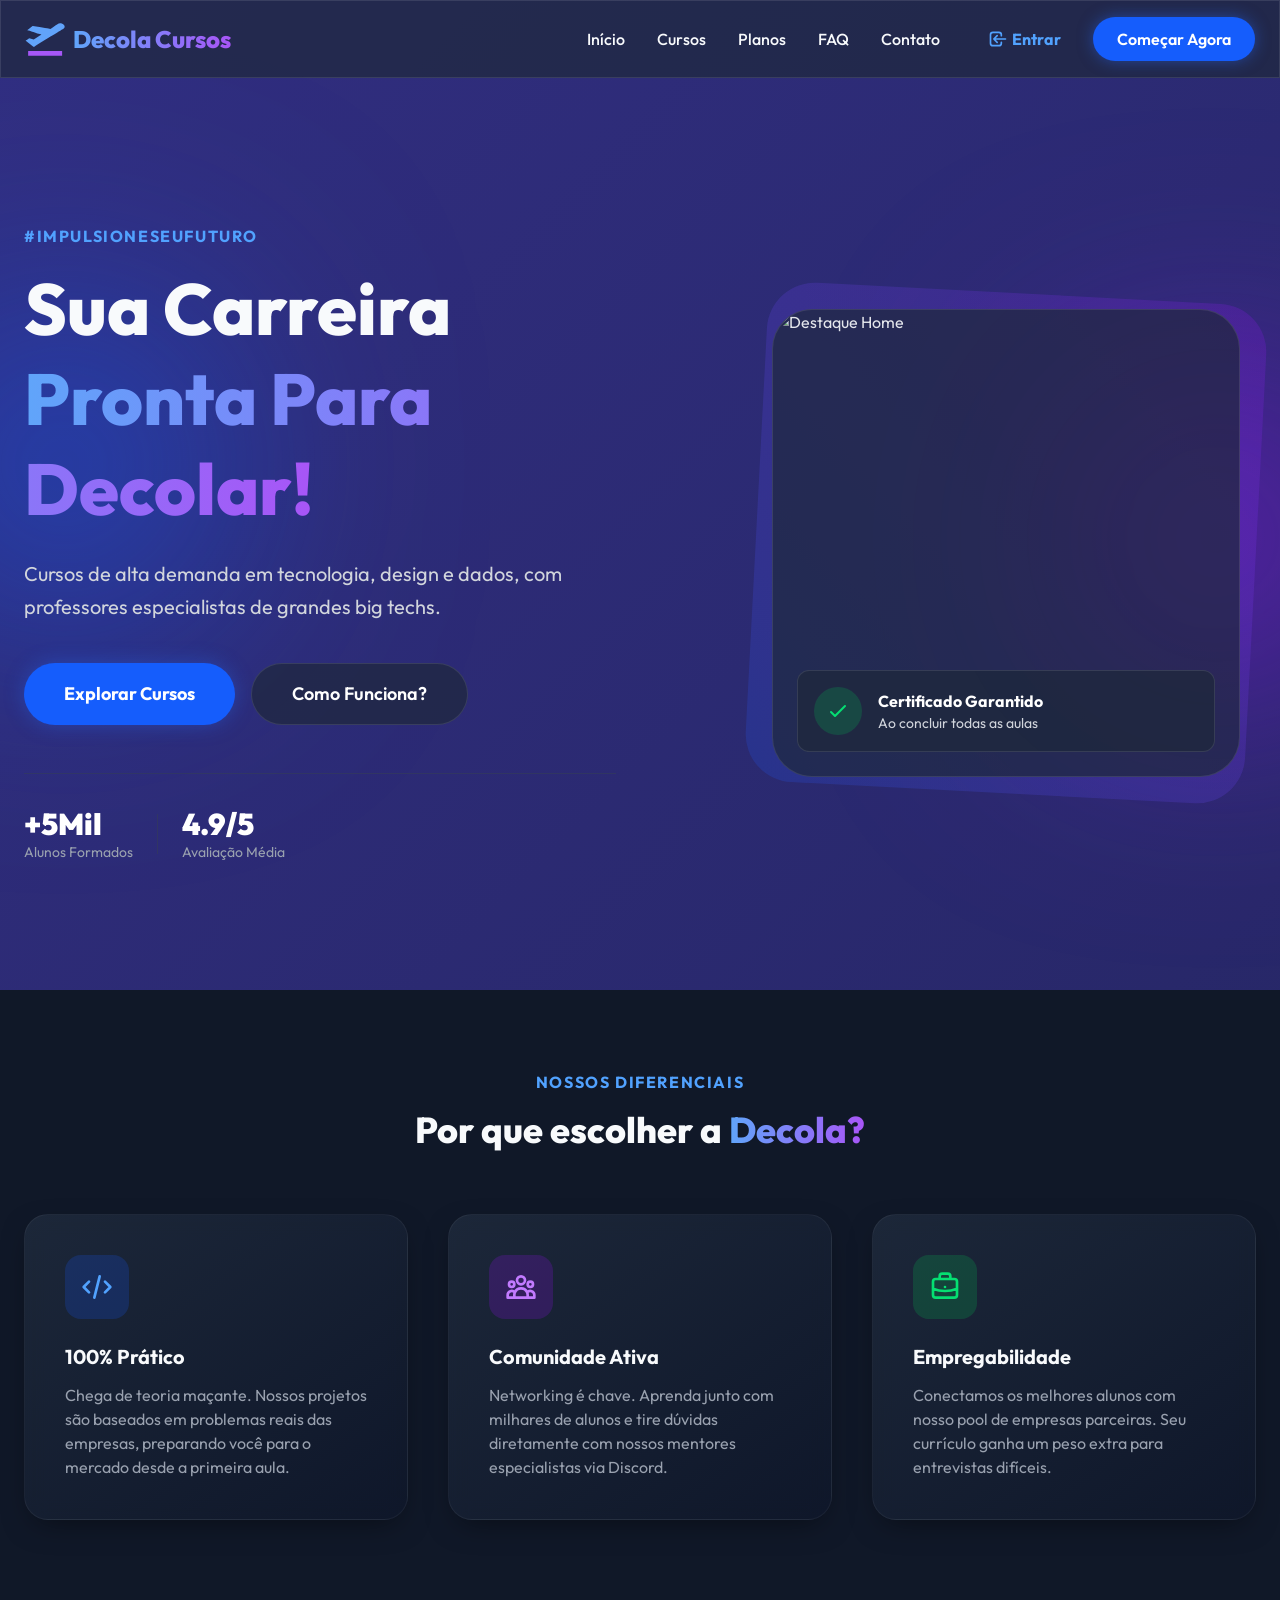
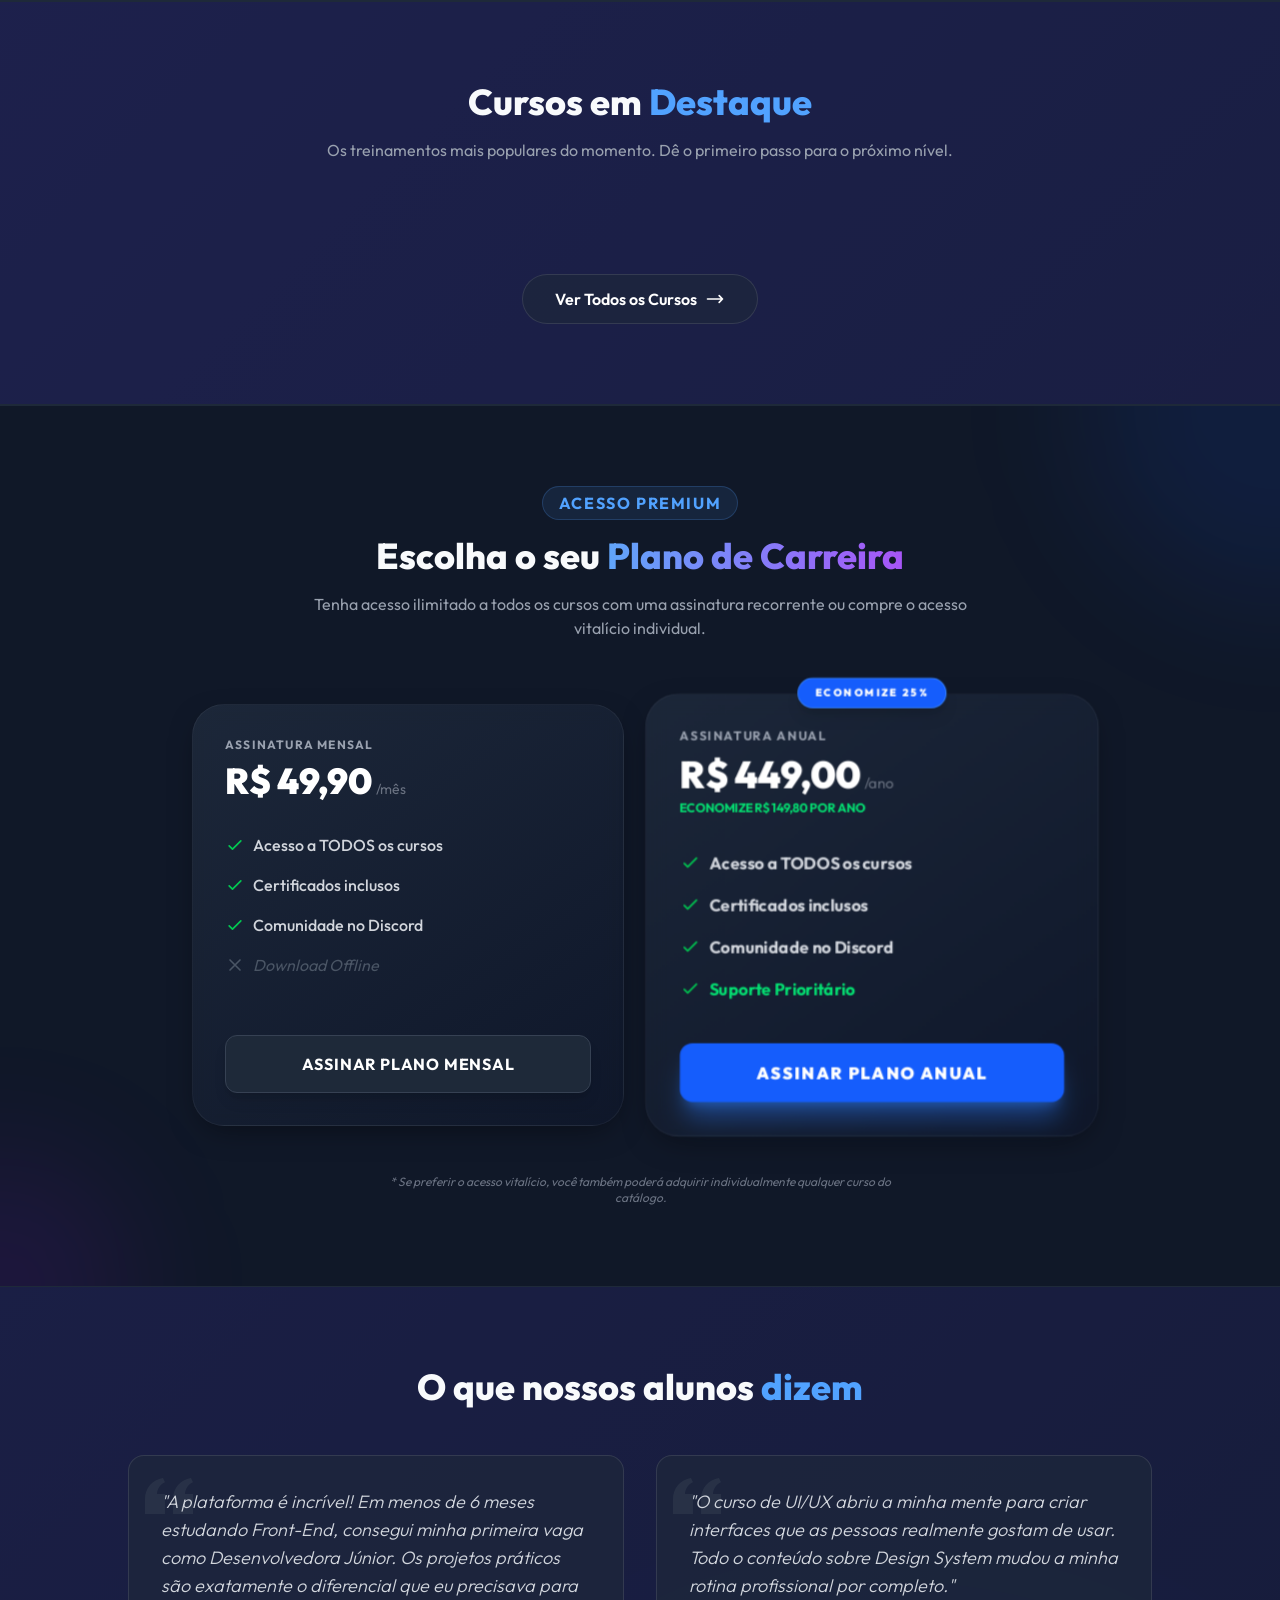
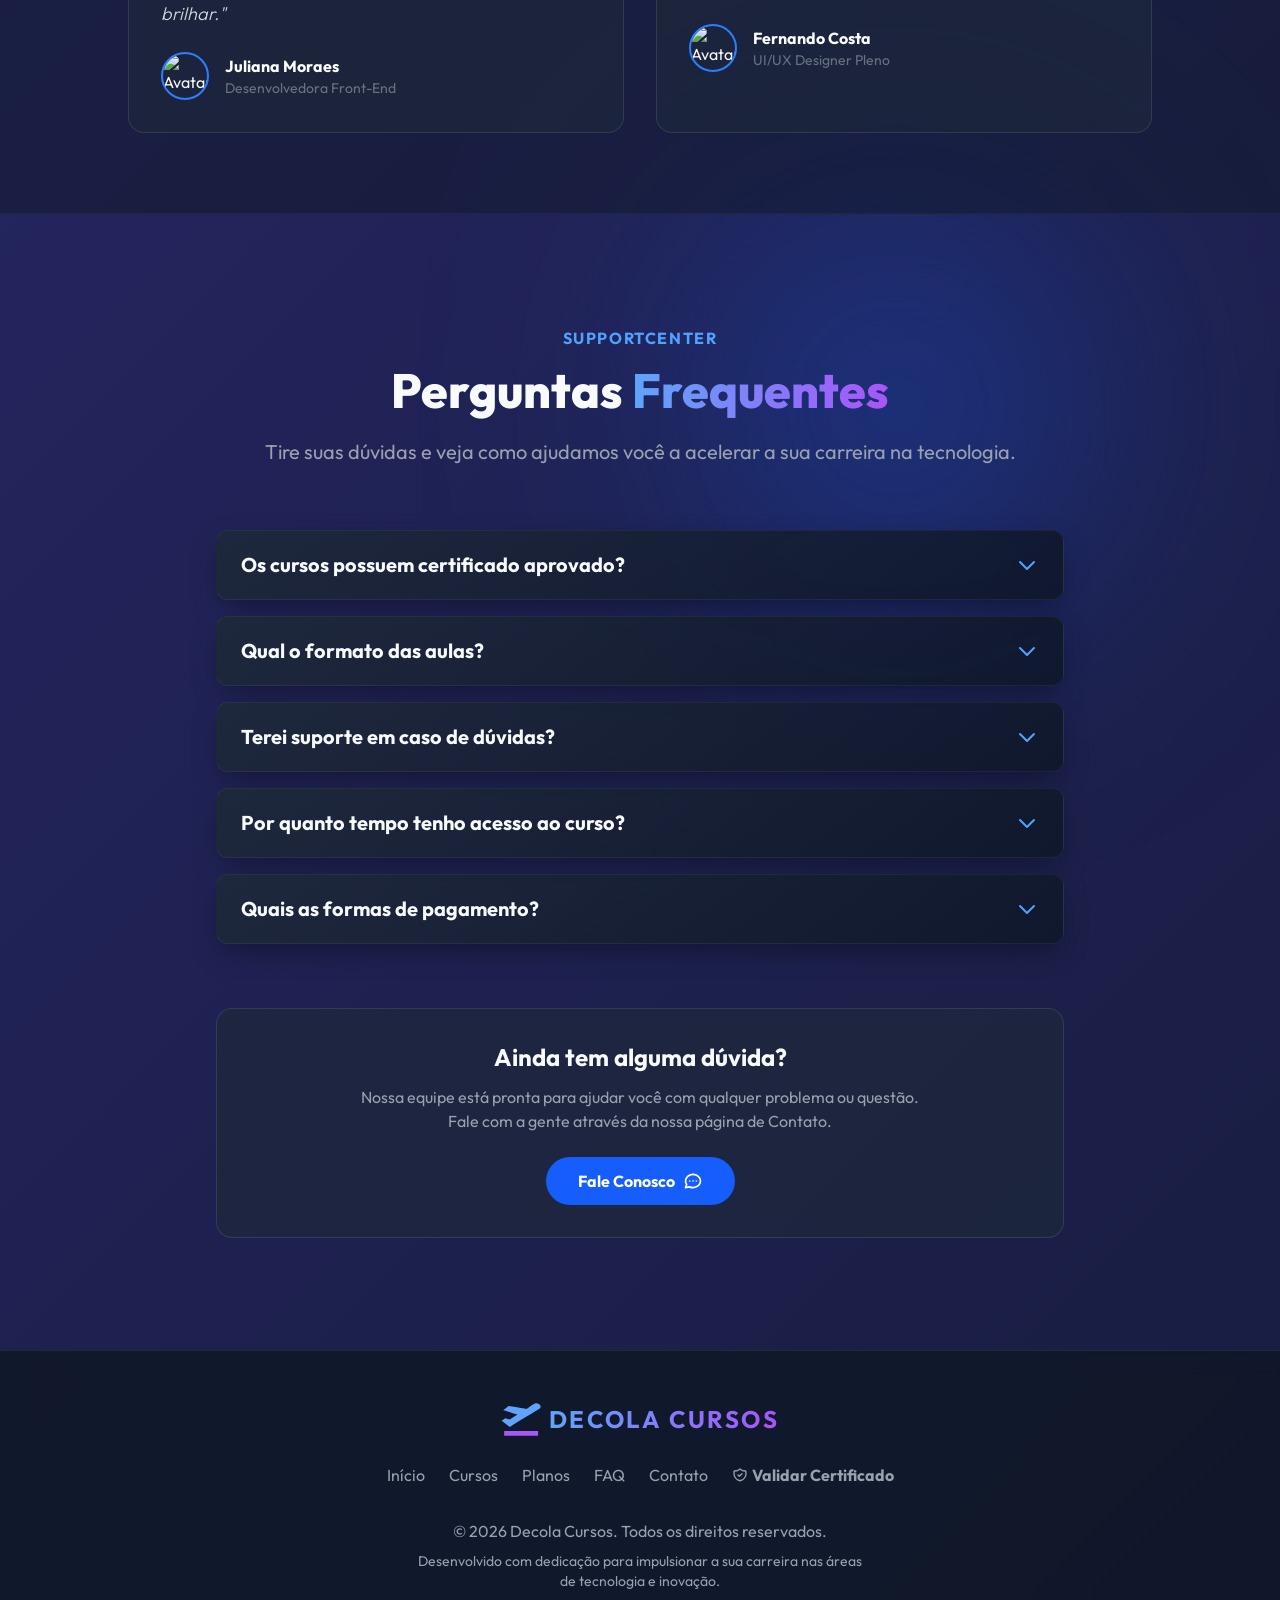
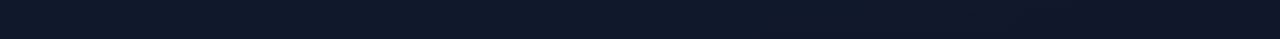
==== commit c73b7883: "update admin" ====
--- a/index.html
+++ b/index.html
@@ -13,8 +13,8 @@
   <link rel="preconnect" href="https://fonts.gstatic.com" crossorigin>
   <link href="https://fonts.googleapis.com/css2?family=Outfit:wght@300;400;500;600;700;800;900&display=swap"
     rel="stylesheet">
-  <script type="module" crossorigin src="./assets/index-BR828PDq.js"></script>
-  <link rel="stylesheet" crossorigin href="./assets/index-m4zA_SkX.css">
+  <script type="module" crossorigin src="./assets/index-BwmbAdbA.js"></script>
+  <link rel="stylesheet" crossorigin href="./assets/index-BoNZ7n-y.css">
 </head>
 
 <body class="bg-gray-900 text-gray-50 bg-animated overflow-x-hidden">
--- a/assets/index-BoNZ7n-y.css
+++ b/assets/index-BoNZ7n-y.css
@@ -0,0 +1 @@
+@layer properties{@supports (((-webkit-hyphens:none)) and (not (margin-trim:inline))) or ((-moz-orient:inline) and (not (color:rgb(from red r g b)))){*,:before,:after,::backdrop{--tw-translate-x:0;--tw-translate-y:0;--tw-translate-z:0;--tw-rotate-x:initial;--tw-rotate-y:initial;--tw-rotate-z:initial;--tw-skew-x:initial;--tw-skew-y:initial;--tw-space-y-reverse:0;--tw-space-x-reverse:0;--tw-border-style:solid;--tw-gradient-position:initial;--tw-gradient-from:#0000;--tw-gradient-via:#0000;--tw-gradient-to:#0000;--tw-gradient-stops:initial;--tw-gradient-via-stops:initial;--tw-gradient-from-position:0%;--tw-gradient-via-position:50%;--tw-gradient-to-position:100%;--tw-leading:initial;--tw-font-weight:initial;--tw-tracking:initial;--tw-shadow:0 0 #0000;--tw-shadow-color:initial;--tw-shadow-alpha:100%;--tw-inset-shadow:0 0 #0000;--tw-inset-shadow-color:initial;--tw-inset-shadow-alpha:100%;--tw-ring-color:initial;--tw-ring-shadow:0 0 #0000;--tw-inset-ring-color:initial;--tw-inset-ring-shadow:0 0 #0000;--tw-ring-inset:initial;--tw-ring-offset-width:0px;--tw-ring-offset-color:#fff;--tw-ring-offset-shadow:0 0 #0000;--tw-outline-style:solid;--tw-blur:initial;--tw-brightness:initial;--tw-contrast:initial;--tw-grayscale:initial;--tw-hue-rotate:initial;--tw-invert:initial;--tw-opacity:initial;--tw-saturate:initial;--tw-sepia:initial;--tw-drop-shadow:initial;--tw-drop-shadow-color:initial;--tw-drop-shadow-alpha:100%;--tw-drop-shadow-size:initial;--tw-backdrop-blur:initial;--tw-backdrop-brightness:initial;--tw-backdrop-contrast:initial;--tw-backdrop-grayscale:initial;--tw-backdrop-hue-rotate:initial;--tw-backdrop-invert:initial;--tw-backdrop-opacity:initial;--tw-backdrop-saturate:initial;--tw-backdrop-sepia:initial;--tw-duration:initial;--tw-scale-x:1;--tw-scale-y:1;--tw-scale-z:1}}}@layer theme{:root,:host{--font-sans:"Outfit", "Inter", sans-serif;--font-mono:ui-monospace, SFMono-Regular, Menlo, Monaco, Consolas, "Liberation Mono", "Courier New", monospace;--color-red-200:oklch(88.5% .062 18.334);--color-red-300:oklch(80.8% .114 19.571);--color-red-400:oklch(70.4% .191 22.216);--color-red-500:oklch(63.7% .237 25.331);--color-red-600:oklch(57.7% .245 27.325);--color-red-900:oklch(39.6% .141 25.723);--color-amber-400:oklch(82.8% .189 84.429);--color-yellow-400:oklch(85.2% .199 91.936);--color-yellow-500:oklch(79.5% .184 86.047);--color-yellow-600:oklch(68.1% .162 75.834);--color-green-200:oklch(92.5% .084 155.995);--color-green-400:oklch(79.2% .209 151.711);--color-green-500:oklch(72.3% .219 149.579);--color-green-600:oklch(62.7% .194 149.214);--color-green-900:oklch(39.3% .095 152.535);--color-blue-300:oklch(80.9% .105 251.813);--color-blue-400:oklch(70.7% .165 254.624);--color-blue-500:oklch(62.3% .214 259.815);--color-blue-600:oklch(54.6% .245 262.881);--color-blue-900:oklch(37.9% .146 265.522);--color-indigo-400:oklch(67.3% .182 276.935);--color-indigo-500:oklch(58.5% .233 277.117);--color-indigo-600:oklch(51.1% .262 276.966);--color-purple-400:oklch(71.4% .203 305.504);--color-purple-500:oklch(62.7% .265 303.9);--color-purple-600:oklch(55.8% .288 302.321);--color-gray-50:oklch(98.5% .002 247.839);--color-gray-200:oklch(92.8% .006 264.531);--color-gray-300:oklch(87.2% .01 258.338);--color-gray-400:oklch(70.7% .022 261.325);--color-gray-500:oklch(55.1% .027 264.364);--color-gray-600:oklch(44.6% .03 256.802);--color-gray-700:oklch(37.3% .034 259.733);--color-gray-800:oklch(27.8% .033 256.848);--color-gray-900:oklch(21% .034 264.665);--color-gray-950:oklch(13% .028 261.692);--color-black:#000;--color-white:#fff;--spacing:.25rem;--container-md:28rem;--container-lg:32rem;--container-xl:36rem;--container-2xl:42rem;--container-3xl:48rem;--container-4xl:56rem;--container-5xl:64rem;--text-xs:.75rem;--text-xs--line-height:calc(1 / .75);--text-sm:.875rem;--text-sm--line-height:calc(1.25 / .875);--text-lg:1.125rem;--text-lg--line-height:calc(1.75 / 1.125);--text-xl:1.25rem;--text-xl--line-height:calc(1.75 / 1.25);--text-2xl:1.5rem;--text-2xl--line-height:calc(2 / 1.5);--text-3xl:1.875rem;--text-3xl--line-height: 1.2 ;--text-4xl:2.25rem;--text-4xl--line-height:calc(2.5 / 2.25);--text-5xl:3rem;--text-5xl--line-height:1;--text-6xl:3.75rem;--text-6xl--line-height:1;--text-7xl:4.5rem;--text-7xl--line-height:1;--font-weight-light:300;--font-weight-normal:400;--font-weight-medium:500;--font-weight-semibold:600;--font-weight-bold:700;--font-weight-extrabold:800;--font-weight-black:900;--tracking-tight:-.025em;--tracking-wide:.025em;--tracking-wider:.05em;--tracking-widest:.1em;--leading-tight:1.25;--leading-snug:1.375;--leading-relaxed:1.625;--radius-lg:.5rem;--radius-xl:.75rem;--radius-2xl:1rem;--radius-3xl:1.5rem;--drop-shadow-lg:0 4px 4px #00000026;--animate-spin:spin 1s linear infinite;--animate-pulse:pulse 2s cubic-bezier(.4, 0, .6, 1) infinite;--animate-bounce:bounce 1s infinite;--blur-sm:8px;--blur-md:12px;--blur-xl:24px;--blur-2xl:40px;--blur-3xl:64px;--aspect-video:16 / 9;--default-transition-duration:.15s;--default-transition-timing-function:cubic-bezier(.4, 0, .2, 1);--default-font-family:var(--font-sans);--default-mono-font-family:var(--font-mono);--color-brand-light:#60a5fa;--color-brand-primary:#3b82f6;--color-bg-base:#0f172a;--color-bg-elevated:#334155;--color-text-primary:#f8fafc}}@layer base{*,:after,:before,::backdrop{box-sizing:border-box;border:0 solid;margin:0;padding:0}::file-selector-button{box-sizing:border-box;border:0 solid;margin:0;padding:0}html,:host{-webkit-text-size-adjust:100%;tab-size:4;line-height:1.5;font-family:var(--default-font-family,ui-sans-serif, system-ui, sans-serif, "Apple Color Emoji", "Segoe UI Emoji", "Segoe UI Symbol", "Noto Color Emoji");font-feature-settings:var(--default-font-feature-settings,normal);font-variation-settings:var(--default-font-variation-settings,normal);-webkit-tap-highlight-color:transparent}hr{height:0;color:inherit;border-top-width:1px}abbr:where([title]){-webkit-text-decoration:underline dotted;text-decoration:underline dotted}h1,h2,h3,h4,h5,h6{font-size:inherit;font-weight:inherit}a{color:inherit;-webkit-text-decoration:inherit;text-decoration:inherit}b,strong{font-weight:bolder}code,kbd,samp,pre{font-family:var(--default-mono-font-family,ui-monospace, SFMono-Regular, Menlo, Monaco, Consolas, "Liberation Mono", "Courier New", monospace);font-feature-settings:var(--default-mono-font-feature-settings,normal);font-variation-settings:var(--default-mono-font-variation-settings,normal);font-size:1em}small{font-size:80%}sub,sup{vertical-align:baseline;font-size:75%;line-height:0;position:relative}sub{bottom:-.25em}sup{top:-.5em}table{text-indent:0;border-color:inherit;border-collapse:collapse}:-moz-focusring{outline:auto}progress{vertical-align:baseline}summary{display:list-item}ol,ul,menu{list-style:none}img,svg,video,canvas,audio,iframe,embed,object{vertical-align:middle;display:block}img,video{max-width:100%;height:auto}button,input,select,optgroup,textarea{font:inherit;font-feature-settings:inherit;font-variation-settings:inherit;letter-spacing:inherit;color:inherit;opacity:1;background-color:#0000;border-radius:0}::file-selector-button{font:inherit;font-feature-settings:inherit;font-variation-settings:inherit;letter-spacing:inherit;color:inherit;opacity:1;background-color:#0000;border-radius:0}:where(select:is([multiple],[size])) optgroup{font-weight:bolder}:where(select:is([multiple],[size])) optgroup option{padding-inline-start:20px}::file-selector-button{margin-inline-end:4px}::placeholder{opacity:1}@supports (not ((-webkit-appearance:-apple-pay-button))) or (contain-intrinsic-size:1px){::placeholder{color:currentColor}@supports (color:color-mix(in lab,red,red)){::placeholder{color:color-mix(in oklab,currentcolor 50%,transparent)}}}textarea{resize:vertical}::-webkit-search-decoration{-webkit-appearance:none}::-webkit-date-and-time-value{min-height:1lh;text-align:inherit}::-webkit-datetime-edit{display:inline-flex}::-webkit-datetime-edit-fields-wrapper{padding:0}::-webkit-datetime-edit{padding-block:0}::-webkit-datetime-edit-year-field{padding-block:0}::-webkit-datetime-edit-month-field{padding-block:0}::-webkit-datetime-edit-day-field{padding-block:0}::-webkit-datetime-edit-hour-field{padding-block:0}::-webkit-datetime-edit-minute-field{padding-block:0}::-webkit-datetime-edit-second-field{padding-block:0}::-webkit-datetime-edit-millisecond-field{padding-block:0}::-webkit-datetime-edit-meridiem-field{padding-block:0}::-webkit-calendar-picker-indicator{line-height:1}:-moz-ui-invalid{box-shadow:none}button,input:where([type=button],[type=reset],[type=submit]){appearance:button}::file-selector-button{appearance:button}::-webkit-inner-spin-button{height:auto}::-webkit-outer-spin-button{height:auto}[hidden]:where(:not([hidden=until-found])){display:none!important}}@layer components;@layer utilities{.pointer-events-none{pointer-events:none}.collapse{visibility:collapse}.invisible{visibility:hidden}.visible{visibility:visible}.absolute{position:absolute}.fixed{position:fixed}.relative{position:relative}.static{position:static}.sticky{position:sticky}.inset-0{inset:calc(var(--spacing) * 0)}.inset-4{inset:calc(var(--spacing) * 4)}.inset-y-0{inset-block:calc(var(--spacing) * 0)}.start{inset-inline-start:var(--spacing)}.end{inset-inline-end:var(--spacing)}.-top-4{top:calc(var(--spacing) * -4)}.-top-5{top:calc(var(--spacing) * -5)}.top-0{top:calc(var(--spacing) * 0)}.top-1\/2{top:50%}.top-1\/3{top:33.3333%}.top-1\/4{top:25%}.top-2{top:calc(var(--spacing) * 2)}.top-4{top:calc(var(--spacing) * 4)}.top-20{top:calc(var(--spacing) * 20)}.top-32{top:calc(var(--spacing) * 32)}.-right-20{right:calc(var(--spacing) * -20)}.right-0{right:calc(var(--spacing) * 0)}.right-2{right:calc(var(--spacing) * 2)}.right-4{right:calc(var(--spacing) * 4)}.right-6{right:calc(var(--spacing) * 6)}.bottom-0{bottom:calc(var(--spacing) * 0)}.bottom-4{bottom:calc(var(--spacing) * 4)}.bottom-6{bottom:calc(var(--spacing) * 6)}.bottom-8{bottom:calc(var(--spacing) * 8)}.-left-20{left:calc(var(--spacing) * -20)}.left-0{left:calc(var(--spacing) * 0)}.left-1\/2{left:50%}.left-4{left:calc(var(--spacing) * 4)}.left-6{left:calc(var(--spacing) * 6)}.left-10{left:calc(var(--spacing) * 10)}.z-10{z-index:10}.z-20{z-index:20}.z-30{z-index:30}.z-50{z-index:50}.z-\[100\]{z-index:100}.z-\[999\]{z-index:999}.container{width:100%}@media(min-width:40rem){.container{max-width:40rem}}@media(min-width:48rem){.container{max-width:48rem}}@media(min-width:64rem){.container{max-width:64rem}}@media(min-width:80rem){.container{max-width:80rem}}@media(min-width:96rem){.container{max-width:96rem}}.mx-auto{margin-inline:auto}.my-2{margin-block:calc(var(--spacing) * 2)}.-mt-10{margin-top:calc(var(--spacing) * -10)}.-mt-48{margin-top:calc(var(--spacing) * -48)}.-mt-64{margin-top:calc(var(--spacing) * -64)}.mt-0\.5{margin-top:calc(var(--spacing) * .5)}.mt-1{margin-top:calc(var(--spacing) * 1)}.mt-2{margin-top:calc(var(--spacing) * 2)}.mt-4{margin-top:calc(var(--spacing) * 4)}.mt-6{margin-top:calc(var(--spacing) * 6)}.mt-8{margin-top:calc(var(--spacing) * 8)}.mt-10{margin-top:calc(var(--spacing) * 10)}.mt-12{margin-top:calc(var(--spacing) * 12)}.mt-16{margin-top:calc(var(--spacing) * 16)}.mt-24{margin-top:calc(var(--spacing) * 24)}.mt-auto{margin-top:auto}.-mr-48{margin-right:calc(var(--spacing) * -48)}.-mr-64{margin-right:calc(var(--spacing) * -64)}.mr-2{margin-right:calc(var(--spacing) * 2)}.mr-3{margin-right:calc(var(--spacing) * 3)}.-mb-32{margin-bottom:calc(var(--spacing) * -32)}.mb-1{margin-bottom:calc(var(--spacing) * 1)}.mb-2{margin-bottom:calc(var(--spacing) * 2)}.mb-3{margin-bottom:calc(var(--spacing) * 3)}.mb-4{margin-bottom:calc(var(--spacing) * 4)}.mb-5{margin-bottom:calc(var(--spacing) * 5)}.mb-6{margin-bottom:calc(var(--spacing) * 6)}.mb-8{margin-bottom:calc(var(--spacing) * 8)}.mb-10{margin-bottom:calc(var(--spacing) * 10)}.mb-12{margin-bottom:calc(var(--spacing) * 12)}.mb-16{margin-bottom:calc(var(--spacing) * 16)}.mb-20{margin-bottom:calc(var(--spacing) * 20)}.-ml-1{margin-left:calc(var(--spacing) * -1)}.-ml-32{margin-left:calc(var(--spacing) * -32)}.ml-0\.5{margin-left:calc(var(--spacing) * .5)}.ml-1{margin-left:calc(var(--spacing) * 1)}.ml-2{margin-left:calc(var(--spacing) * 2)}.ml-4{margin-left:calc(var(--spacing) * 4)}.line-clamp-1{-webkit-line-clamp:1;-webkit-box-orient:vertical;display:-webkit-box;overflow:hidden}.line-clamp-2{-webkit-line-clamp:2;-webkit-box-orient:vertical;display:-webkit-box;overflow:hidden}.line-clamp-3{-webkit-line-clamp:3;-webkit-box-orient:vertical;display:-webkit-box;overflow:hidden}.block{display:block}.contents{display:contents}.flex{display:flex}.flow-root{display:flow-root}.grid{display:grid}.hidden{display:none}.inline{display:inline}.inline-block{display:inline-block}.inline-flex{display:inline-flex}.inline-grid{display:inline-grid}.inline-table{display:inline-table}.list-item{display:list-item}.table{display:table}.table-caption{display:table-caption}.table-cell{display:table-cell}.table-column{display:table-column}.table-column-group{display:table-column-group}.table-footer-group{display:table-footer-group}.table-header-group{display:table-header-group}.table-row{display:table-row}.table-row-group{display:table-row-group}.aspect-square{aspect-ratio:1}.aspect-video{aspect-ratio:var(--aspect-video)}.h-1{height:calc(var(--spacing) * 1)}.h-1\.5{height:calc(var(--spacing) * 1.5)}.h-2{height:calc(var(--spacing) * 2)}.h-3{height:calc(var(--spacing) * 3)}.h-3\.5{height:calc(var(--spacing) * 3.5)}.h-4{height:calc(var(--spacing) * 4)}.h-5{height:calc(var(--spacing) * 5)}.h-6{height:calc(var(--spacing) * 6)}.h-8{height:calc(var(--spacing) * 8)}.h-10{height:calc(var(--spacing) * 10)}.h-12{height:calc(var(--spacing) * 12)}.h-14{height:calc(var(--spacing) * 14)}.h-16{height:calc(var(--spacing) * 16)}.h-20{height:calc(var(--spacing) * 20)}.h-24{height:calc(var(--spacing) * 24)}.h-28{height:calc(var(--spacing) * 28)}.h-32{height:calc(var(--spacing) * 32)}.h-48{height:calc(var(--spacing) * 48)}.h-56{height:calc(var(--spacing) * 56)}.h-64{height:calc(var(--spacing) * 64)}.h-72{height:calc(var(--spacing) * 72)}.h-96{height:calc(var(--spacing) * 96)}.h-\[40vh\]{height:40vh}.h-\[50vh\]{height:50vh}.h-\[250px\]{height:250px}.h-\[300px\]{height:300px}.h-\[500px\]{height:500px}.h-\[600px\]{height:600px}.h-full{height:100%}.h-px{height:1px}.max-h-\[65vh\]{max-height:65vh}.min-h-\[50vh\]{min-height:50vh}.min-h-\[60vh\]{min-height:60vh}.min-h-\[75vh\]{min-height:75vh}.min-h-\[400px\]{min-height:400px}.min-h-\[calc\(100vh-300px\)\]{min-height:calc(100vh - 300px)}.min-h-screen{min-height:100vh}.w-1\.5{width:calc(var(--spacing) * 1.5)}.w-1\/4{width:25%}.w-3{width:calc(var(--spacing) * 3)}.w-3\.5{width:calc(var(--spacing) * 3.5)}.w-4{width:calc(var(--spacing) * 4)}.w-5{width:calc(var(--spacing) * 5)}.w-6{width:calc(var(--spacing) * 6)}.w-8{width:calc(var(--spacing) * 8)}.w-10{width:calc(var(--spacing) * 10)}.w-12{width:calc(var(--spacing) * 12)}.w-16{width:calc(var(--spacing) * 16)}.w-20{width:calc(var(--spacing) * 20)}.w-32{width:calc(var(--spacing) * 32)}.w-64{width:calc(var(--spacing) * 64)}.w-72{width:calc(var(--spacing) * 72)}.w-96{width:calc(var(--spacing) * 96)}.w-\[300px\]{width:300px}.w-\[500px\]{width:500px}.w-\[600px\]{width:600px}.w-full{width:100%}.w-px{width:1px}.max-w-2xl{max-width:var(--container-2xl)}.max-w-3xl{max-width:var(--container-3xl)}.max-w-4xl{max-width:var(--container-4xl)}.max-w-5xl{max-width:var(--container-5xl)}.max-w-\[150px\]{max-width:150px}.max-w-\[500px\]{max-width:500px}.max-w-\[1200px\]{max-width:1200px}.max-w-lg{max-width:var(--container-lg)}.max-w-md{max-width:var(--container-md)}.max-w-xl{max-width:var(--container-xl)}.min-w-0{min-width:calc(var(--spacing) * 0)}.min-w-\[50px\]{min-width:50px}.min-w-\[600px\]{min-width:600px}.min-w-\[700px\]{min-width:700px}.min-w-\[800px\]{min-width:800px}.flex-1{flex:1}.flex-shrink-0,.shrink-0{flex-shrink:0}.border-collapse{border-collapse:collapse}.-translate-x-1\/2{--tw-translate-x: -50% ;translate:var(--tw-translate-x) var(--tw-translate-y)}.-translate-y-1\/2{--tw-translate-y: -50% ;translate:var(--tw-translate-x) var(--tw-translate-y)}.scale-\[1\.02\]{scale:1.02}.rotate-3{rotate:3deg}.transform{transform:var(--tw-rotate-x,) var(--tw-rotate-y,) var(--tw-rotate-z,) var(--tw-skew-x,) var(--tw-skew-y,)}.transform\!{transform:var(--tw-rotate-x,) var(--tw-rotate-y,) var(--tw-rotate-z,) var(--tw-skew-x,) var(--tw-skew-y,)!important}.animate-bounce{animation:var(--animate-bounce)}.animate-pulse{animation:var(--animate-pulse)}.animate-spin{animation:var(--animate-spin)}.cursor-not-allowed{cursor:not-allowed}.cursor-pointer{cursor:pointer}.resize{resize:both}.resize-none{resize:none}.appearance-none{appearance:none}.grid-cols-1{grid-template-columns:repeat(1,minmax(0,1fr))}.flex-col{flex-direction:column}.flex-wrap{flex-wrap:wrap}.items-baseline{align-items:baseline}.items-center{align-items:center}.items-start{align-items:flex-start}.justify-between{justify-content:space-between}.justify-center{justify-content:center}.justify-end{justify-content:flex-end}.gap-1{gap:calc(var(--spacing) * 1)}.gap-2{gap:calc(var(--spacing) * 2)}.gap-3{gap:calc(var(--spacing) * 3)}.gap-4{gap:calc(var(--spacing) * 4)}.gap-5{gap:calc(var(--spacing) * 5)}.gap-6{gap:calc(var(--spacing) * 6)}.gap-8{gap:calc(var(--spacing) * 8)}.gap-10{gap:calc(var(--spacing) * 10)}.gap-12{gap:calc(var(--spacing) * 12)}:where(.space-y-2>:not(:last-child)){--tw-space-y-reverse:0;margin-block-start:calc(calc(var(--spacing) * 2) * var(--tw-space-y-reverse));margin-block-end:calc(calc(var(--spacing) * 2) * calc(1 - var(--tw-space-y-reverse)))}:where(.space-y-3>:not(:last-child)){--tw-space-y-reverse:0;margin-block-start:calc(calc(var(--spacing) * 3) * var(--tw-space-y-reverse));margin-block-end:calc(calc(var(--spacing) * 3) * calc(1 - var(--tw-space-y-reverse)))}:where(.space-y-4>:not(:last-child)){--tw-space-y-reverse:0;margin-block-start:calc(calc(var(--spacing) * 4) * var(--tw-space-y-reverse));margin-block-end:calc(calc(var(--spacing) * 4) * calc(1 - var(--tw-space-y-reverse)))}:where(.space-y-5>:not(:last-child)){--tw-space-y-reverse:0;margin-block-start:calc(calc(var(--spacing) * 5) * var(--tw-space-y-reverse));margin-block-end:calc(calc(var(--spacing) * 5) * calc(1 - var(--tw-space-y-reverse)))}:where(.space-y-6>:not(:last-child)){--tw-space-y-reverse:0;margin-block-start:calc(calc(var(--spacing) * 6) * var(--tw-space-y-reverse));margin-block-end:calc(calc(var(--spacing) * 6) * calc(1 - var(--tw-space-y-reverse)))}:where(.space-y-8>:not(:last-child)){--tw-space-y-reverse:0;margin-block-start:calc(calc(var(--spacing) * 8) * var(--tw-space-y-reverse));margin-block-end:calc(calc(var(--spacing) * 8) * calc(1 - var(--tw-space-y-reverse)))}:where(.space-y-12>:not(:last-child)){--tw-space-y-reverse:0;margin-block-start:calc(calc(var(--spacing) * 12) * var(--tw-space-y-reverse));margin-block-end:calc(calc(var(--spacing) * 12) * calc(1 - var(--tw-space-y-reverse)))}:where(.space-x-8>:not(:last-child)){--tw-space-x-reverse:0;margin-inline-start:calc(calc(var(--spacing) * 8) * var(--tw-space-x-reverse));margin-inline-end:calc(calc(var(--spacing) * 8) * calc(1 - var(--tw-space-x-reverse)))}.truncate{text-overflow:ellipsis;white-space:nowrap;overflow:hidden}.overflow-hidden{overflow:hidden}.overflow-x-auto{overflow-x:auto}.overflow-x-hidden{overflow-x:hidden}.overflow-y-auto{overflow-y:auto}.rounded{border-radius:.25rem}.rounded-2xl{border-radius:var(--radius-2xl)}.rounded-3xl{border-radius:var(--radius-3xl)}.rounded-\[2\.5rem\]{border-radius:2.5rem}.rounded-\[2rem\]{border-radius:2rem}.rounded-\[3rem\]{border-radius:3rem}.rounded-full{border-radius:3.40282e38px}.rounded-lg{border-radius:var(--radius-lg)}.rounded-xl{border-radius:var(--radius-xl)}.rounded-tl-xl{border-top-left-radius:var(--radius-xl)}.rounded-tr-xl{border-top-right-radius:var(--radius-xl)}.border{border-style:var(--tw-border-style);border-width:1px}.border-0{border-style:var(--tw-border-style);border-width:0}.border-2{border-style:var(--tw-border-style);border-width:2px}.border-y{border-block-style:var(--tw-border-style);border-block-width:1px}.border-t{border-top-style:var(--tw-border-style);border-top-width:1px}.border-t-4{border-top-style:var(--tw-border-style);border-top-width:4px}.border-b{border-bottom-style:var(--tw-border-style);border-bottom-width:1px}.border-b-2{border-bottom-style:var(--tw-border-style);border-bottom-width:2px}.border-l{border-left-style:var(--tw-border-style);border-left-width:1px}.border-l-2{border-left-style:var(--tw-border-style);border-left-width:2px}.border-l-4{border-left-style:var(--tw-border-style);border-left-width:4px}.border-dashed{--tw-border-style:dashed;border-style:dashed}.border-blue-400{border-color:var(--color-blue-400)}.border-blue-400\/20{border-color:#54a2ff33}@supports (color:color-mix(in lab,red,red)){.border-blue-400\/20{border-color:color-mix(in oklab,var(--color-blue-400) 20%,transparent)}}.border-blue-400\/50{border-color:#54a2ff80}@supports (color:color-mix(in lab,red,red)){.border-blue-400\/50{border-color:color-mix(in oklab,var(--color-blue-400) 50%,transparent)}}.border-blue-500{border-color:var(--color-blue-500)}.border-blue-500\/20{border-color:#3080ff33}@supports (color:color-mix(in lab,red,red)){.border-blue-500\/20{border-color:color-mix(in oklab,var(--color-blue-500) 20%,transparent)}}.border-blue-500\/30{border-color:#3080ff4d}@supports (color:color-mix(in lab,red,red)){.border-blue-500\/30{border-color:color-mix(in oklab,var(--color-blue-500) 30%,transparent)}}.border-blue-500\/50{border-color:#3080ff80}@supports (color:color-mix(in lab,red,red)){.border-blue-500\/50{border-color:color-mix(in oklab,var(--color-blue-500) 50%,transparent)}}.border-blue-600{border-color:var(--color-blue-600)}.border-blue-600\/30{border-color:#155dfc4d}@supports (color:color-mix(in lab,red,red)){.border-blue-600\/30{border-color:color-mix(in oklab,var(--color-blue-600) 30%,transparent)}}.border-gray-600{border-color:var(--color-gray-600)}.border-gray-700{border-color:var(--color-gray-700)}.border-gray-700\/50{border-color:#36415380}@supports (color:color-mix(in lab,red,red)){.border-gray-700\/50{border-color:color-mix(in oklab,var(--color-gray-700) 50%,transparent)}}.border-gray-800{border-color:var(--color-gray-800)}.border-gray-800\/50{border-color:#1e293980}@supports (color:color-mix(in lab,red,red)){.border-gray-800\/50{border-color:color-mix(in oklab,var(--color-gray-800) 50%,transparent)}}.border-gray-800\/80{border-color:#1e2939cc}@supports (color:color-mix(in lab,red,red)){.border-gray-800\/80{border-color:color-mix(in oklab,var(--color-gray-800) 80%,transparent)}}.border-green-500\/20{border-color:#00c75833}@supports (color:color-mix(in lab,red,red)){.border-green-500\/20{border-color:color-mix(in oklab,var(--color-green-500) 20%,transparent)}}.border-green-500\/30{border-color:#00c7584d}@supports (color:color-mix(in lab,red,red)){.border-green-500\/30{border-color:color-mix(in oklab,var(--color-green-500) 30%,transparent)}}.border-green-500\/50{border-color:#00c75880}@supports (color:color-mix(in lab,red,red)){.border-green-500\/50{border-color:color-mix(in oklab,var(--color-green-500) 50%,transparent)}}.border-indigo-500{border-color:var(--color-indigo-500)}.border-indigo-500\/30{border-color:#625fff4d}@supports (color:color-mix(in lab,red,red)){.border-indigo-500\/30{border-color:color-mix(in oklab,var(--color-indigo-500) 30%,transparent)}}.border-purple-500{border-color:var(--color-purple-500)}.border-purple-500\/30{border-color:#ac4bff4d}@supports (color:color-mix(in lab,red,red)){.border-purple-500\/30{border-color:color-mix(in oklab,var(--color-purple-500) 30%,transparent)}}.border-red-500{border-color:var(--color-red-500)}.border-red-500\/20{border-color:#fb2c3633}@supports (color:color-mix(in lab,red,red)){.border-red-500\/20{border-color:color-mix(in oklab,var(--color-red-500) 20%,transparent)}}.border-red-500\/30{border-color:#fb2c364d}@supports (color:color-mix(in lab,red,red)){.border-red-500\/30{border-color:color-mix(in oklab,var(--color-red-500) 30%,transparent)}}.border-red-500\/50{border-color:#fb2c3680}@supports (color:color-mix(in lab,red,red)){.border-red-500\/50{border-color:color-mix(in oklab,var(--color-red-500) 50%,transparent)}}.border-white{border-color:var(--color-white)}.border-white\/10{border-color:#ffffff1a}@supports (color:color-mix(in lab,red,red)){.border-white\/10{border-color:color-mix(in oklab,var(--color-white) 10%,transparent)}}.border-yellow-500\/20{border-color:#edb20033}@supports (color:color-mix(in lab,red,red)){.border-yellow-500\/20{border-color:color-mix(in oklab,var(--color-yellow-500) 20%,transparent)}}.border-yellow-500\/30{border-color:#edb2004d}@supports (color:color-mix(in lab,red,red)){.border-yellow-500\/30{border-color:color-mix(in oklab,var(--color-yellow-500) 30%,transparent)}}.border-yellow-500\/50{border-color:#edb20080}@supports (color:color-mix(in lab,red,red)){.border-yellow-500\/50{border-color:color-mix(in oklab,var(--color-yellow-500) 50%,transparent)}}.border-t-blue-500{border-top-color:var(--color-blue-500)}.border-t-green-500{border-top-color:var(--color-green-500)}.border-t-indigo-500{border-top-color:var(--color-indigo-500)}.border-t-purple-500{border-top-color:var(--color-purple-500)}.border-t-red-500{border-top-color:var(--color-red-500)}.border-t-yellow-500{border-top-color:var(--color-yellow-500)}.border-l-blue-500{border-left-color:var(--color-blue-500)}.border-l-transparent{border-left-color:#0000}.bg-black{background-color:var(--color-black)}.bg-black\/20{background-color:#0003}@supports (color:color-mix(in lab,red,red)){.bg-black\/20{background-color:color-mix(in oklab,var(--color-black) 20%,transparent)}}.bg-black\/80{background-color:#000c}@supports (color:color-mix(in lab,red,red)){.bg-black\/80{background-color:color-mix(in oklab,var(--color-black) 80%,transparent)}}.bg-blue-400\/10{background-color:#54a2ff1a}@supports (color:color-mix(in lab,red,red)){.bg-blue-400\/10{background-color:color-mix(in oklab,var(--color-blue-400) 10%,transparent)}}.bg-blue-500{background-color:var(--color-blue-500)}.bg-blue-500\/10{background-color:#3080ff1a}@supports (color:color-mix(in lab,red,red)){.bg-blue-500\/10{background-color:color-mix(in oklab,var(--color-blue-500) 10%,transparent)}}.bg-blue-600{background-color:var(--color-blue-600)}.bg-blue-600\/5{background-color:#155dfc0d}@supports (color:color-mix(in lab,red,red)){.bg-blue-600\/5{background-color:color-mix(in oklab,var(--color-blue-600) 5%,transparent)}}.bg-blue-600\/10{background-color:#155dfc1a}@supports (color:color-mix(in lab,red,red)){.bg-blue-600\/10{background-color:color-mix(in oklab,var(--color-blue-600) 10%,transparent)}}.bg-blue-600\/20{background-color:#155dfc33}@supports (color:color-mix(in lab,red,red)){.bg-blue-600\/20{background-color:color-mix(in oklab,var(--color-blue-600) 20%,transparent)}}.bg-blue-900\/5{background-color:#1c398e0d}@supports (color:color-mix(in lab,red,red)){.bg-blue-900\/5{background-color:color-mix(in oklab,var(--color-blue-900) 5%,transparent)}}.bg-brand-primary{background-color:var(--color-brand-primary)}.bg-gray-700{background-color:var(--color-gray-700)}.bg-gray-700\/50{background-color:#36415380}@supports (color:color-mix(in lab,red,red)){.bg-gray-700\/50{background-color:color-mix(in oklab,var(--color-gray-700) 50%,transparent)}}.bg-gray-800{background-color:var(--color-gray-800)}.bg-gray-800\/20{background-color:#1e293933}@supports (color:color-mix(in lab,red,red)){.bg-gray-800\/20{background-color:color-mix(in oklab,var(--color-gray-800) 20%,transparent)}}.bg-gray-800\/30{background-color:#1e29394d}@supports (color:color-mix(in lab,red,red)){.bg-gray-800\/30{background-color:color-mix(in oklab,var(--color-gray-800) 30%,transparent)}}.bg-gray-800\/40{background-color:#1e293966}@supports (color:color-mix(in lab,red,red)){.bg-gray-800\/40{background-color:color-mix(in oklab,var(--color-gray-800) 40%,transparent)}}.bg-gray-800\/50{background-color:#1e293980}@supports (color:color-mix(in lab,red,red)){.bg-gray-800\/50{background-color:color-mix(in oklab,var(--color-gray-800) 50%,transparent)}}.bg-gray-800\/60{background-color:#1e293999}@supports (color:color-mix(in lab,red,red)){.bg-gray-800\/60{background-color:color-mix(in oklab,var(--color-gray-800) 60%,transparent)}}.bg-gray-800\/80{background-color:#1e2939cc}@supports (color:color-mix(in lab,red,red)){.bg-gray-800\/80{background-color:color-mix(in oklab,var(--color-gray-800) 80%,transparent)}}.bg-gray-900{background-color:var(--color-gray-900)}.bg-gray-900\/40{background-color:#10182866}@supports (color:color-mix(in lab,red,red)){.bg-gray-900\/40{background-color:color-mix(in oklab,var(--color-gray-900) 40%,transparent)}}.bg-gray-900\/50{background-color:#10182880}@supports (color:color-mix(in lab,red,red)){.bg-gray-900\/50{background-color:color-mix(in oklab,var(--color-gray-900) 50%,transparent)}}.bg-gray-900\/80{background-color:#101828cc}@supports (color:color-mix(in lab,red,red)){.bg-gray-900\/80{background-color:color-mix(in oklab,var(--color-gray-900) 80%,transparent)}}.bg-gray-900\/90{background-color:#101828e6}@supports (color:color-mix(in lab,red,red)){.bg-gray-900\/90{background-color:color-mix(in oklab,var(--color-gray-900) 90%,transparent)}}.bg-gray-950{background-color:var(--color-gray-950)}.bg-green-500{background-color:var(--color-green-500)}.bg-green-500\/10{background-color:#00c7581a}@supports (color:color-mix(in lab,red,red)){.bg-green-500\/10{background-color:color-mix(in oklab,var(--color-green-500) 10%,transparent)}}.bg-green-500\/20{background-color:#00c75833}@supports (color:color-mix(in lab,red,red)){.bg-green-500\/20{background-color:color-mix(in oklab,var(--color-green-500) 20%,transparent)}}.bg-green-600{background-color:var(--color-green-600)}.bg-green-600\/20{background-color:#00a54433}@supports (color:color-mix(in lab,red,red)){.bg-green-600\/20{background-color:color-mix(in oklab,var(--color-green-600) 20%,transparent)}}.bg-green-900\/20{background-color:#0d542b33}@supports (color:color-mix(in lab,red,red)){.bg-green-900\/20{background-color:color-mix(in oklab,var(--color-green-900) 20%,transparent)}}.bg-green-900\/30{background-color:#0d542b4d}@supports (color:color-mix(in lab,red,red)){.bg-green-900\/30{background-color:color-mix(in oklab,var(--color-green-900) 30%,transparent)}}.bg-indigo-600{background-color:var(--color-indigo-600)}.bg-indigo-600\/20{background-color:#4f39f633}@supports (color:color-mix(in lab,red,red)){.bg-indigo-600\/20{background-color:color-mix(in oklab,var(--color-indigo-600) 20%,transparent)}}.bg-purple-500\/20{background-color:#ac4bff33}@supports (color:color-mix(in lab,red,red)){.bg-purple-500\/20{background-color:color-mix(in oklab,var(--color-purple-500) 20%,transparent)}}.bg-purple-600{background-color:var(--color-purple-600)}.bg-purple-600\/10{background-color:#9810fa1a}@supports (color:color-mix(in lab,red,red)){.bg-purple-600\/10{background-color:color-mix(in oklab,var(--color-purple-600) 10%,transparent)}}.bg-purple-600\/20{background-color:#9810fa33}@supports (color:color-mix(in lab,red,red)){.bg-purple-600\/20{background-color:color-mix(in oklab,var(--color-purple-600) 20%,transparent)}}.bg-red-500{background-color:var(--color-red-500)}.bg-red-500\/10{background-color:#fb2c361a}@supports (color:color-mix(in lab,red,red)){.bg-red-500\/10{background-color:color-mix(in oklab,var(--color-red-500) 10%,transparent)}}.bg-red-500\/20{background-color:#fb2c3633}@supports (color:color-mix(in lab,red,red)){.bg-red-500\/20{background-color:color-mix(in oklab,var(--color-red-500) 20%,transparent)}}.bg-red-600\/10{background-color:#e400141a}@supports (color:color-mix(in lab,red,red)){.bg-red-600\/10{background-color:color-mix(in oklab,var(--color-red-600) 10%,transparent)}}.bg-red-600\/20{background-color:#e4001433}@supports (color:color-mix(in lab,red,red)){.bg-red-600\/20{background-color:color-mix(in oklab,var(--color-red-600) 20%,transparent)}}.bg-red-900\/30{background-color:#82181a4d}@supports (color:color-mix(in lab,red,red)){.bg-red-900\/30{background-color:color-mix(in oklab,var(--color-red-900) 30%,transparent)}}.bg-red-900\/50{background-color:#82181a80}@supports (color:color-mix(in lab,red,red)){.bg-red-900\/50{background-color:color-mix(in oklab,var(--color-red-900) 50%,transparent)}}.bg-yellow-500\/10{background-color:#edb2001a}@supports (color:color-mix(in lab,red,red)){.bg-yellow-500\/10{background-color:color-mix(in oklab,var(--color-yellow-500) 10%,transparent)}}.bg-yellow-500\/20{background-color:#edb20033}@supports (color:color-mix(in lab,red,red)){.bg-yellow-500\/20{background-color:color-mix(in oklab,var(--color-yellow-500) 20%,transparent)}}.bg-yellow-600{background-color:var(--color-yellow-600)}.bg-yellow-600\/20{background-color:#cd890033}@supports (color:color-mix(in lab,red,red)){.bg-yellow-600\/20{background-color:color-mix(in oklab,var(--color-yellow-600) 20%,transparent)}}.bg-gradient-to-r{--tw-gradient-position:to right in oklab;background-image:linear-gradient(var(--tw-gradient-stops))}.bg-gradient-to-t{--tw-gradient-position:to top in oklab;background-image:linear-gradient(var(--tw-gradient-stops))}.bg-gradient-to-tr{--tw-gradient-position:to top right in oklab;background-image:linear-gradient(var(--tw-gradient-stops))}.from-blue-500{--tw-gradient-from:var(--color-blue-500);--tw-gradient-stops:var(--tw-gradient-via-stops,var(--tw-gradient-position), var(--tw-gradient-from) var(--tw-gradient-from-position), var(--tw-gradient-to) var(--tw-gradient-to-position))}.from-blue-600{--tw-gradient-from:var(--color-blue-600);--tw-gradient-stops:var(--tw-gradient-via-stops,var(--tw-gradient-position), var(--tw-gradient-from) var(--tw-gradient-from-position), var(--tw-gradient-to) var(--tw-gradient-to-position))}.from-gray-900{--tw-gradient-from:var(--color-gray-900);--tw-gradient-stops:var(--tw-gradient-via-stops,var(--tw-gradient-position), var(--tw-gradient-from) var(--tw-gradient-from-position), var(--tw-gradient-to) var(--tw-gradient-to-position))}.from-green-400{--tw-gradient-from:var(--color-green-400);--tw-gradient-stops:var(--tw-gradient-via-stops,var(--tw-gradient-position), var(--tw-gradient-from) var(--tw-gradient-from-position), var(--tw-gradient-to) var(--tw-gradient-to-position))}.from-transparent{--tw-gradient-from:transparent;--tw-gradient-stops:var(--tw-gradient-via-stops,var(--tw-gradient-position), var(--tw-gradient-from) var(--tw-gradient-from-position), var(--tw-gradient-to) var(--tw-gradient-to-position))}.from-yellow-500{--tw-gradient-from:var(--color-yellow-500);--tw-gradient-stops:var(--tw-gradient-via-stops,var(--tw-gradient-position), var(--tw-gradient-from) var(--tw-gradient-from-position), var(--tw-gradient-to) var(--tw-gradient-to-position))}.via-blue-500\/50{--tw-gradient-via:#3080ff80}@supports (color:color-mix(in lab,red,red)){.via-blue-500\/50{--tw-gradient-via:color-mix(in oklab, var(--color-blue-500) 50%, transparent)}}.via-blue-500\/50{--tw-gradient-via-stops:var(--tw-gradient-position), var(--tw-gradient-from) var(--tw-gradient-from-position), var(--tw-gradient-via) var(--tw-gradient-via-position), var(--tw-gradient-to) var(--tw-gradient-to-position);--tw-gradient-stops:var(--tw-gradient-via-stops)}.via-gray-700{--tw-gradient-via:var(--color-gray-700);--tw-gradient-via-stops:var(--tw-gradient-position), var(--tw-gradient-from) var(--tw-gradient-from-position), var(--tw-gradient-via) var(--tw-gradient-via-position), var(--tw-gradient-to) var(--tw-gradient-to-position);--tw-gradient-stops:var(--tw-gradient-via-stops)}.via-gray-900\/80{--tw-gradient-via:#101828cc}@supports (color:color-mix(in lab,red,red)){.via-gray-900\/80{--tw-gradient-via:color-mix(in oklab, var(--color-gray-900) 80%, transparent)}}.via-gray-900\/80{--tw-gradient-via-stops:var(--tw-gradient-position), var(--tw-gradient-from) var(--tw-gradient-from-position), var(--tw-gradient-via) var(--tw-gradient-via-position), var(--tw-gradient-to) var(--tw-gradient-to-position);--tw-gradient-stops:var(--tw-gradient-via-stops)}.via-transparent{--tw-gradient-via:transparent;--tw-gradient-via-stops:var(--tw-gradient-position), var(--tw-gradient-from) var(--tw-gradient-from-position), var(--tw-gradient-via) var(--tw-gradient-via-position), var(--tw-gradient-to) var(--tw-gradient-to-position);--tw-gradient-stops:var(--tw-gradient-via-stops)}.to-blue-500{--tw-gradient-to:var(--color-blue-500);--tw-gradient-stops:var(--tw-gradient-via-stops,var(--tw-gradient-position), var(--tw-gradient-from) var(--tw-gradient-from-position), var(--tw-gradient-to) var(--tw-gradient-to-position))}.to-purple-500{--tw-gradient-to:var(--color-purple-500);--tw-gradient-stops:var(--tw-gradient-via-stops,var(--tw-gradient-position), var(--tw-gradient-from) var(--tw-gradient-from-position), var(--tw-gradient-to) var(--tw-gradient-to-position))}.to-purple-600{--tw-gradient-to:var(--color-purple-600);--tw-gradient-stops:var(--tw-gradient-via-stops,var(--tw-gradient-position), var(--tw-gradient-from) var(--tw-gradient-from-position), var(--tw-gradient-to) var(--tw-gradient-to-position))}.to-transparent{--tw-gradient-to:transparent;--tw-gradient-stops:var(--tw-gradient-via-stops,var(--tw-gradient-position), var(--tw-gradient-from) var(--tw-gradient-from-position), var(--tw-gradient-to) var(--tw-gradient-to-position))}.to-yellow-600{--tw-gradient-to:var(--color-yellow-600);--tw-gradient-stops:var(--tw-gradient-via-stops,var(--tw-gradient-position), var(--tw-gradient-from) var(--tw-gradient-from-position), var(--tw-gradient-to) var(--tw-gradient-to-position))}.object-cover{object-fit:cover}.p-0{padding:calc(var(--spacing) * 0)}.p-1{padding:calc(var(--spacing) * 1)}.p-2{padding:calc(var(--spacing) * 2)}.p-3{padding:calc(var(--spacing) * 3)}.p-4{padding:calc(var(--spacing) * 4)}.p-5{padding:calc(var(--spacing) * 5)}.p-6{padding:calc(var(--spacing) * 6)}.p-8{padding:calc(var(--spacing) * 8)}.p-10{padding:calc(var(--spacing) * 10)}.px-2{padding-inline:calc(var(--spacing) * 2)}.px-3{padding-inline:calc(var(--spacing) * 3)}.px-4{padding-inline:calc(var(--spacing) * 4)}.px-5{padding-inline:calc(var(--spacing) * 5)}.px-6{padding-inline:calc(var(--spacing) * 6)}.px-8{padding-inline:calc(var(--spacing) * 8)}.px-10{padding-inline:calc(var(--spacing) * 10)}.px-12{padding-inline:calc(var(--spacing) * 12)}.px-16{padding-inline:calc(var(--spacing) * 16)}.py-0\.5{padding-block:calc(var(--spacing) * .5)}.py-1{padding-block:calc(var(--spacing) * 1)}.py-1\.5{padding-block:calc(var(--spacing) * 1.5)}.py-2{padding-block:calc(var(--spacing) * 2)}.py-2\.5{padding-block:calc(var(--spacing) * 2.5)}.py-3{padding-block:calc(var(--spacing) * 3)}.py-4{padding-block:calc(var(--spacing) * 4)}.py-5{padding-block:calc(var(--spacing) * 5)}.py-6{padding-block:calc(var(--spacing) * 6)}.py-8{padding-block:calc(var(--spacing) * 8)}.py-10{padding-block:calc(var(--spacing) * 10)}.py-12{padding-block:calc(var(--spacing) * 12)}.py-16{padding-block:calc(var(--spacing) * 16)}.py-20{padding-block:calc(var(--spacing) * 20)}.py-24{padding-block:calc(var(--spacing) * 24)}.py-32{padding-block:calc(var(--spacing) * 32)}.pt-0{padding-top:calc(var(--spacing) * 0)}.pt-4{padding-top:calc(var(--spacing) * 4)}.pt-6{padding-top:calc(var(--spacing) * 6)}.pt-8{padding-top:calc(var(--spacing) * 8)}.pt-16{padding-top:calc(var(--spacing) * 16)}.pt-24{padding-top:calc(var(--spacing) * 24)}.pr-2{padding-right:calc(var(--spacing) * 2)}.pr-8{padding-right:calc(var(--spacing) * 8)}.pb-4{padding-bottom:calc(var(--spacing) * 4)}.pb-5{padding-bottom:calc(var(--spacing) * 5)}.pb-6{padding-bottom:calc(var(--spacing) * 6)}.pb-16{padding-bottom:calc(var(--spacing) * 16)}.pl-3{padding-left:calc(var(--spacing) * 3)}.pl-4{padding-left:calc(var(--spacing) * 4)}.pl-5{padding-left:calc(var(--spacing) * 5)}.text-center{text-align:center}.text-left{text-align:left}.text-right{text-align:right}.font-mono{font-family:var(--font-mono)}.font-sans{font-family:var(--font-sans)}.text-2xl{font-size:var(--text-2xl);line-height:var(--tw-leading,var(--text-2xl--line-height))}.text-3xl{font-size:var(--text-3xl);line-height:var(--tw-leading,var(--text-3xl--line-height))}.text-4xl{font-size:var(--text-4xl);line-height:var(--tw-leading,var(--text-4xl--line-height))}.text-5xl{font-size:var(--text-5xl);line-height:var(--tw-leading,var(--text-5xl--line-height))}.text-lg{font-size:var(--text-lg);line-height:var(--tw-leading,var(--text-lg--line-height))}.text-sm{font-size:var(--text-sm);line-height:var(--tw-leading,var(--text-sm--line-height))}.text-xl{font-size:var(--text-xl);line-height:var(--tw-leading,var(--text-xl--line-height))}.text-xs{font-size:var(--text-xs);line-height:var(--tw-leading,var(--text-xs--line-height))}.text-\[9px\]{font-size:9px}.text-\[10px\]{font-size:10px}.text-\[11px\]{font-size:11px}.leading-relaxed{--tw-leading:var(--leading-relaxed);line-height:var(--leading-relaxed)}.leading-snug{--tw-leading:var(--leading-snug);line-height:var(--leading-snug)}.leading-tight{--tw-leading:var(--leading-tight);line-height:var(--leading-tight)}.font-black{--tw-font-weight:var(--font-weight-black);font-weight:var(--font-weight-black)}.font-bold{--tw-font-weight:var(--font-weight-bold);font-weight:var(--font-weight-bold)}.font-extrabold{--tw-font-weight:var(--font-weight-extrabold);font-weight:var(--font-weight-extrabold)}.font-light{--tw-font-weight:var(--font-weight-light);font-weight:var(--font-weight-light)}.font-medium{--tw-font-weight:var(--font-weight-medium);font-weight:var(--font-weight-medium)}.font-normal{--tw-font-weight:var(--font-weight-normal);font-weight:var(--font-weight-normal)}.font-semibold{--tw-font-weight:var(--font-weight-semibold);font-weight:var(--font-weight-semibold)}.tracking-\[0\.2em\]{--tw-tracking:.2em;letter-spacing:.2em}.tracking-tight{--tw-tracking:var(--tracking-tight);letter-spacing:var(--tracking-tight)}.tracking-wide{--tw-tracking:var(--tracking-wide);letter-spacing:var(--tracking-wide)}.tracking-wider{--tw-tracking:var(--tracking-wider);letter-spacing:var(--tracking-wider)}.tracking-widest{--tw-tracking:var(--tracking-widest);letter-spacing:var(--tracking-widest)}.text-balance{text-wrap:balance}.break-all{word-break:break-all}.whitespace-nowrap{white-space:nowrap}.text-amber-400{color:var(--color-amber-400)}.text-blue-400{color:var(--color-blue-400)}.text-blue-500{color:var(--color-blue-500)}.text-gray-50{color:var(--color-gray-50)}.text-gray-200{color:var(--color-gray-200)}.text-gray-300{color:var(--color-gray-300)}.text-gray-400{color:var(--color-gray-400)}.text-gray-500{color:var(--color-gray-500)}.text-gray-600{color:var(--color-gray-600)}.text-gray-700\/50{color:#36415380}@supports (color:color-mix(in lab,red,red)){.text-gray-700\/50{color:color-mix(in oklab,var(--color-gray-700) 50%,transparent)}}.text-green-200\/70{color:#b9f8cfb3}@supports (color:color-mix(in lab,red,red)){.text-green-200\/70{color:color-mix(in oklab,var(--color-green-200) 70%,transparent)}}.text-green-400{color:var(--color-green-400)}.text-green-500{color:var(--color-green-500)}.text-indigo-400{color:var(--color-indigo-400)}.text-indigo-500{color:var(--color-indigo-500)}.text-purple-400{color:var(--color-purple-400)}.text-purple-500{color:var(--color-purple-500)}.text-red-200{color:var(--color-red-200)}.text-red-200\/70{color:#ffcacab3}@supports (color:color-mix(in lab,red,red)){.text-red-200\/70{color:color-mix(in oklab,var(--color-red-200) 70%,transparent)}}.text-red-400{color:var(--color-red-400)}.text-red-500{color:var(--color-red-500)}.text-red-500\/50{color:#fb2c3680}@supports (color:color-mix(in lab,red,red)){.text-red-500\/50{color:color-mix(in oklab,var(--color-red-500) 50%,transparent)}}.text-transparent{color:#0000}.text-white{color:var(--color-white)}.text-yellow-400{color:var(--color-yellow-400)}.text-yellow-500{color:var(--color-yellow-500)}.capitalize{text-transform:capitalize}.lowercase{text-transform:lowercase}.uppercase{text-transform:uppercase}.italic{font-style:italic}.line-through{text-decoration-line:line-through}.overline{text-decoration-line:overline}.underline{text-decoration-line:underline}.placeholder-gray-500::placeholder{color:var(--color-gray-500)}.placeholder-gray-600::placeholder{color:var(--color-gray-600)}.opacity-20{opacity:.2}.opacity-25{opacity:.25}.opacity-30{opacity:.3}.opacity-40{opacity:.4}.opacity-50{opacity:.5}.opacity-60{opacity:.6}.opacity-75{opacity:.75}.opacity-80{opacity:.8}.opacity-90{opacity:.9}.mix-blend-multiply{mix-blend-mode:multiply}.mix-blend-screen{mix-blend-mode:screen}.shadow{--tw-shadow:0 1px 3px 0 var(--tw-shadow-color,#0000001a), 0 1px 2px -1px var(--tw-shadow-color,#0000001a);box-shadow:var(--tw-inset-shadow),var(--tw-inset-ring-shadow),var(--tw-ring-offset-shadow),var(--tw-ring-shadow),var(--tw-shadow)}.shadow-2xl{--tw-shadow:0 25px 50px -12px var(--tw-shadow-color,#00000040);box-shadow:var(--tw-inset-shadow),var(--tw-inset-ring-shadow),var(--tw-ring-offset-shadow),var(--tw-ring-shadow),var(--tw-shadow)}.shadow-\[0_0_10px_2px_rgba\(59\,130\,246\,0\.8\)\]{--tw-shadow:0 0 10px 2px var(--tw-shadow-color,#3b82f6cc);box-shadow:var(--tw-inset-shadow),var(--tw-inset-ring-shadow),var(--tw-ring-offset-shadow),var(--tw-ring-shadow),var(--tw-shadow)}.shadow-\[0_0_15px_rgba\(22\,163\,74\,0\.4\)\]{--tw-shadow:0 0 15px var(--tw-shadow-color,#16a34a66);box-shadow:var(--tw-inset-shadow),var(--tw-inset-ring-shadow),var(--tw-ring-offset-shadow),var(--tw-ring-shadow),var(--tw-shadow)}.shadow-\[0_0_15px_rgba\(34\,197\,94\,0\.4\)\]{--tw-shadow:0 0 15px var(--tw-shadow-color,#22c55e66);box-shadow:var(--tw-inset-shadow),var(--tw-inset-ring-shadow),var(--tw-ring-offset-shadow),var(--tw-ring-shadow),var(--tw-shadow)}.shadow-\[0_0_15px_rgba\(37\,99\,235\,0\.4\)\]{--tw-shadow:0 0 15px var(--tw-shadow-color,#2563eb66);box-shadow:var(--tw-inset-shadow),var(--tw-inset-ring-shadow),var(--tw-ring-offset-shadow),var(--tw-ring-shadow),var(--tw-shadow)}.shadow-\[0_0_15px_rgba\(37\,99\,235\,0\.5\)\]{--tw-shadow:0 0 15px var(--tw-shadow-color,#2563eb80);box-shadow:var(--tw-inset-shadow),var(--tw-inset-ring-shadow),var(--tw-ring-offset-shadow),var(--tw-ring-shadow),var(--tw-shadow)}.shadow-\[0_0_20px_rgba\(34\,197\,94\,0\.1\)\]{--tw-shadow:0 0 20px var(--tw-shadow-color,#22c55e1a);box-shadow:var(--tw-inset-shadow),var(--tw-inset-ring-shadow),var(--tw-ring-offset-shadow),var(--tw-ring-shadow),var(--tw-shadow)}.shadow-\[0_0_20px_rgba\(37\,99\,235\,0\.3\)\]{--tw-shadow:0 0 20px var(--tw-shadow-color,#2563eb4d);box-shadow:var(--tw-inset-shadow),var(--tw-inset-ring-shadow),var(--tw-ring-offset-shadow),var(--tw-ring-shadow),var(--tw-shadow)}.shadow-\[0_0_20px_rgba\(37\,99\,235\,0\.4\)\]{--tw-shadow:0 0 20px var(--tw-shadow-color,#2563eb66);box-shadow:var(--tw-inset-shadow),var(--tw-inset-ring-shadow),var(--tw-ring-offset-shadow),var(--tw-ring-shadow),var(--tw-shadow)}.shadow-\[0_0_20px_rgba\(168\,85\,247\,0\.4\)\]{--tw-shadow:0 0 20px var(--tw-shadow-color,#a855f766);box-shadow:var(--tw-inset-shadow),var(--tw-inset-ring-shadow),var(--tw-ring-offset-shadow),var(--tw-ring-shadow),var(--tw-shadow)}.shadow-\[0_0_30px_rgba\(34\,197\,94\,0\.15\)\]{--tw-shadow:0 0 30px var(--tw-shadow-color,#22c55e26);box-shadow:var(--tw-inset-shadow),var(--tw-inset-ring-shadow),var(--tw-ring-offset-shadow),var(--tw-ring-shadow),var(--tw-shadow)}.shadow-\[0_10px_30px_rgba\(79\,70\,229\,0\.4\)\]{--tw-shadow:0 10px 30px var(--tw-shadow-color,#4f46e566);box-shadow:var(--tw-inset-shadow),var(--tw-inset-ring-shadow),var(--tw-ring-offset-shadow),var(--tw-ring-shadow),var(--tw-shadow)}.shadow-\[0_20px_50px_-15px_rgba\(0\,0\,0\,0\.5\)\]{--tw-shadow:0 20px 50px -15px var(--tw-shadow-color,#00000080);box-shadow:var(--tw-inset-shadow),var(--tw-inset-ring-shadow),var(--tw-ring-offset-shadow),var(--tw-ring-shadow),var(--tw-shadow)}.shadow-\[0_20px_50px_-15px_rgba\(37\,99\,235\,0\.3\)\]{--tw-shadow:0 20px 50px -15px var(--tw-shadow-color,#2563eb4d);box-shadow:var(--tw-inset-shadow),var(--tw-inset-ring-shadow),var(--tw-ring-offset-shadow),var(--tw-ring-shadow),var(--tw-shadow)}.shadow-\[0_30px_60px_-15px_rgba\(37\,99\,235\,0\.3\)\]{--tw-shadow:0 30px 60px -15px var(--tw-shadow-color,#2563eb4d);box-shadow:var(--tw-inset-shadow),var(--tw-inset-ring-shadow),var(--tw-ring-offset-shadow),var(--tw-ring-shadow),var(--tw-shadow)}.shadow-inner{--tw-shadow:inset 0 2px 4px 0 var(--tw-shadow-color,#0000000d);box-shadow:var(--tw-inset-shadow),var(--tw-inset-ring-shadow),var(--tw-ring-offset-shadow),var(--tw-ring-shadow),var(--tw-shadow)}.shadow-lg{--tw-shadow:0 10px 15px -3px var(--tw-shadow-color,#0000001a), 0 4px 6px -4px var(--tw-shadow-color,#0000001a);box-shadow:var(--tw-inset-shadow),var(--tw-inset-ring-shadow),var(--tw-ring-offset-shadow),var(--tw-ring-shadow),var(--tw-shadow)}.shadow-md{--tw-shadow:0 4px 6px -1px var(--tw-shadow-color,#0000001a), 0 2px 4px -2px var(--tw-shadow-color,#0000001a);box-shadow:var(--tw-inset-shadow),var(--tw-inset-ring-shadow),var(--tw-ring-offset-shadow),var(--tw-ring-shadow),var(--tw-shadow)}.shadow-sm{--tw-shadow:0 1px 3px 0 var(--tw-shadow-color,#0000001a), 0 1px 2px -1px var(--tw-shadow-color,#0000001a);box-shadow:var(--tw-inset-shadow),var(--tw-inset-ring-shadow),var(--tw-ring-offset-shadow),var(--tw-ring-shadow),var(--tw-shadow)}.shadow-xl{--tw-shadow:0 20px 25px -5px var(--tw-shadow-color,#0000001a), 0 8px 10px -6px var(--tw-shadow-color,#0000001a);box-shadow:var(--tw-inset-shadow),var(--tw-inset-ring-shadow),var(--tw-ring-offset-shadow),var(--tw-ring-shadow),var(--tw-shadow)}.shadow-blue-500\/20{--tw-shadow-color:#3080ff33}@supports (color:color-mix(in lab,red,red)){.shadow-blue-500\/20{--tw-shadow-color:color-mix(in oklab, color-mix(in oklab, var(--color-blue-500) 20%, transparent) var(--tw-shadow-alpha), transparent)}}.shadow-blue-500\/30{--tw-shadow-color:#3080ff4d}@supports (color:color-mix(in lab,red,red)){.shadow-blue-500\/30{--tw-shadow-color:color-mix(in oklab, color-mix(in oklab, var(--color-blue-500) 30%, transparent) var(--tw-shadow-alpha), transparent)}}.shadow-blue-500\/40{--tw-shadow-color:#3080ff66}@supports (color:color-mix(in lab,red,red)){.shadow-blue-500\/40{--tw-shadow-color:color-mix(in oklab, color-mix(in oklab, var(--color-blue-500) 40%, transparent) var(--tw-shadow-alpha), transparent)}}.shadow-blue-600\/40{--tw-shadow-color:#155dfc66}@supports (color:color-mix(in lab,red,red)){.shadow-blue-600\/40{--tw-shadow-color:color-mix(in oklab, color-mix(in oklab, var(--color-blue-600) 40%, transparent) var(--tw-shadow-alpha), transparent)}}.shadow-green-500\/30{--tw-shadow-color:#00c7584d}@supports (color:color-mix(in lab,red,red)){.shadow-green-500\/30{--tw-shadow-color:color-mix(in oklab, color-mix(in oklab, var(--color-green-500) 30%, transparent) var(--tw-shadow-alpha), transparent)}}.shadow-green-600\/20{--tw-shadow-color:#00a54433}@supports (color:color-mix(in lab,red,red)){.shadow-green-600\/20{--tw-shadow-color:color-mix(in oklab, color-mix(in oklab, var(--color-green-600) 20%, transparent) var(--tw-shadow-alpha), transparent)}}.outline{outline-style:var(--tw-outline-style);outline-width:1px}.blur{--tw-blur:blur(8px);filter:var(--tw-blur,) var(--tw-brightness,) var(--tw-contrast,) var(--tw-grayscale,) var(--tw-hue-rotate,) var(--tw-invert,) var(--tw-saturate,) var(--tw-sepia,) var(--tw-drop-shadow,)}.blur-3xl{--tw-blur:blur(var(--blur-3xl));filter:var(--tw-blur,) var(--tw-brightness,) var(--tw-contrast,) var(--tw-grayscale,) var(--tw-hue-rotate,) var(--tw-invert,) var(--tw-saturate,) var(--tw-sepia,) var(--tw-drop-shadow,)}.blur-\[50px\]{--tw-blur:blur(50px);filter:var(--tw-blur,) var(--tw-brightness,) var(--tw-contrast,) var(--tw-grayscale,) var(--tw-hue-rotate,) var(--tw-invert,) var(--tw-saturate,) var(--tw-sepia,) var(--tw-drop-shadow,)}.blur-\[100px\]{--tw-blur:blur(100px);filter:var(--tw-blur,) var(--tw-brightness,) var(--tw-contrast,) var(--tw-grayscale,) var(--tw-hue-rotate,) var(--tw-invert,) var(--tw-saturate,) var(--tw-sepia,) var(--tw-drop-shadow,)}.blur-\[120px\]{--tw-blur:blur(120px);filter:var(--tw-blur,) var(--tw-brightness,) var(--tw-contrast,) var(--tw-grayscale,) var(--tw-hue-rotate,) var(--tw-invert,) var(--tw-saturate,) var(--tw-sepia,) var(--tw-drop-shadow,)}.blur-\[128px\]{--tw-blur:blur(128px);filter:var(--tw-blur,) var(--tw-brightness,) var(--tw-contrast,) var(--tw-grayscale,) var(--tw-hue-rotate,) var(--tw-invert,) var(--tw-saturate,) var(--tw-sepia,) var(--tw-drop-shadow,)}.drop-shadow-lg{--tw-drop-shadow-size:drop-shadow(0 4px 4px var(--tw-drop-shadow-color,#00000026));--tw-drop-shadow:drop-shadow(var(--drop-shadow-lg));filter:var(--tw-blur,) var(--tw-brightness,) var(--tw-contrast,) var(--tw-grayscale,) var(--tw-hue-rotate,) var(--tw-invert,) var(--tw-saturate,) var(--tw-sepia,) var(--tw-drop-shadow,)}.saturate-50{--tw-saturate:saturate(50%);filter:var(--tw-blur,) var(--tw-brightness,) var(--tw-contrast,) var(--tw-grayscale,) var(--tw-hue-rotate,) var(--tw-invert,) var(--tw-saturate,) var(--tw-sepia,) var(--tw-drop-shadow,)}.filter{filter:var(--tw-blur,) var(--tw-brightness,) var(--tw-contrast,) var(--tw-grayscale,) var(--tw-hue-rotate,) var(--tw-invert,) var(--tw-saturate,) var(--tw-sepia,) var(--tw-drop-shadow,)}.filter\!{filter:var(--tw-blur,) var(--tw-brightness,) var(--tw-contrast,) var(--tw-grayscale,) var(--tw-hue-rotate,) var(--tw-invert,) var(--tw-saturate,) var(--tw-sepia,) var(--tw-drop-shadow,)!important}.backdrop-blur{--tw-backdrop-blur:blur(8px);-webkit-backdrop-filter:var(--tw-backdrop-blur,) var(--tw-backdrop-brightness,) var(--tw-backdrop-contrast,) var(--tw-backdrop-grayscale,) var(--tw-backdrop-hue-rotate,) var(--tw-backdrop-invert,) var(--tw-backdrop-opacity,) var(--tw-backdrop-saturate,) var(--tw-backdrop-sepia,);backdrop-filter:var(--tw-backdrop-blur,) var(--tw-backdrop-brightness,) var(--tw-backdrop-contrast,) var(--tw-backdrop-grayscale,) var(--tw-backdrop-hue-rotate,) var(--tw-backdrop-invert,) var(--tw-backdrop-opacity,) var(--tw-backdrop-saturate,) var(--tw-backdrop-sepia,)}.backdrop-blur-2xl{--tw-backdrop-blur:blur(var(--blur-2xl));-webkit-backdrop-filter:var(--tw-backdrop-blur,) var(--tw-backdrop-brightness,) var(--tw-backdrop-contrast,) var(--tw-backdrop-grayscale,) var(--tw-backdrop-hue-rotate,) var(--tw-backdrop-invert,) var(--tw-backdrop-opacity,) var(--tw-backdrop-saturate,) var(--tw-backdrop-sepia,);backdrop-filter:var(--tw-backdrop-blur,) var(--tw-backdrop-brightness,) var(--tw-backdrop-contrast,) var(--tw-backdrop-grayscale,) var(--tw-backdrop-hue-rotate,) var(--tw-backdrop-invert,) var(--tw-backdrop-opacity,) var(--tw-backdrop-saturate,) var(--tw-backdrop-sepia,)}.backdrop-blur-md{--tw-backdrop-blur:blur(var(--blur-md));-webkit-backdrop-filter:var(--tw-backdrop-blur,) var(--tw-backdrop-brightness,) var(--tw-backdrop-contrast,) var(--tw-backdrop-grayscale,) var(--tw-backdrop-hue-rotate,) var(--tw-backdrop-invert,) var(--tw-backdrop-opacity,) var(--tw-backdrop-saturate,) var(--tw-backdrop-sepia,);backdrop-filter:var(--tw-backdrop-blur,) var(--tw-backdrop-brightness,) var(--tw-backdrop-contrast,) var(--tw-backdrop-grayscale,) var(--tw-backdrop-hue-rotate,) var(--tw-backdrop-invert,) var(--tw-backdrop-opacity,) var(--tw-backdrop-saturate,) var(--tw-backdrop-sepia,)}.backdrop-blur-sm{--tw-backdrop-blur:blur(var(--blur-sm));-webkit-backdrop-filter:var(--tw-backdrop-blur,) var(--tw-backdrop-brightness,) var(--tw-backdrop-contrast,) var(--tw-backdrop-grayscale,) var(--tw-backdrop-hue-rotate,) var(--tw-backdrop-invert,) var(--tw-backdrop-opacity,) var(--tw-backdrop-saturate,) var(--tw-backdrop-sepia,);backdrop-filter:var(--tw-backdrop-blur,) var(--tw-backdrop-brightness,) var(--tw-backdrop-contrast,) var(--tw-backdrop-grayscale,) var(--tw-backdrop-hue-rotate,) var(--tw-backdrop-invert,) var(--tw-backdrop-opacity,) var(--tw-backdrop-saturate,) var(--tw-backdrop-sepia,)}.backdrop-blur-xl{--tw-backdrop-blur:blur(var(--blur-xl));-webkit-backdrop-filter:var(--tw-backdrop-blur,) var(--tw-backdrop-brightness,) var(--tw-backdrop-contrast,) var(--tw-backdrop-grayscale,) var(--tw-backdrop-hue-rotate,) var(--tw-backdrop-invert,) var(--tw-backdrop-opacity,) var(--tw-backdrop-saturate,) var(--tw-backdrop-sepia,);backdrop-filter:var(--tw-backdrop-blur,) var(--tw-backdrop-brightness,) var(--tw-backdrop-contrast,) var(--tw-backdrop-grayscale,) var(--tw-backdrop-hue-rotate,) var(--tw-backdrop-invert,) var(--tw-backdrop-opacity,) var(--tw-backdrop-saturate,) var(--tw-backdrop-sepia,)}.transition{transition-property:color,background-color,border-color,outline-color,text-decoration-color,fill,stroke,--tw-gradient-from,--tw-gradient-via,--tw-gradient-to,opacity,box-shadow,transform,translate,scale,rotate,filter,-webkit-backdrop-filter,backdrop-filter,display,content-visibility,overlay,pointer-events;transition-timing-function:var(--tw-ease,var(--default-transition-timing-function));transition-duration:var(--tw-duration,var(--default-transition-duration))}.transition-all{transition-property:all;transition-timing-function:var(--tw-ease,var(--default-transition-timing-function));transition-duration:var(--tw-duration,var(--default-transition-duration))}.transition-colors{transition-property:color,background-color,border-color,outline-color,text-decoration-color,fill,stroke,--tw-gradient-from,--tw-gradient-via,--tw-gradient-to;transition-timing-function:var(--tw-ease,var(--default-transition-timing-function));transition-duration:var(--tw-duration,var(--default-transition-duration))}.transition-transform{transition-property:transform,translate,scale,rotate;transition-timing-function:var(--tw-ease,var(--default-transition-timing-function));transition-duration:var(--tw-duration,var(--default-transition-duration))}.duration-300{--tw-duration:.3s;transition-duration:.3s}.duration-500{--tw-duration:.5s;transition-duration:.5s}.duration-700{--tw-duration:.7s;transition-duration:.7s}.outline-none{--tw-outline-style:none;outline-style:none}@media(hover:hover){.group-hover\:scale-110:is(:where(.group):hover *){--tw-scale-x:110%;--tw-scale-y:110%;--tw-scale-z:110%;scale:var(--tw-scale-x) var(--tw-scale-y)}.group-hover\:border-blue-500:is(:where(.group):hover *){border-color:var(--color-blue-500)}.group-hover\:border-blue-500\/50:is(:where(.group):hover *){border-color:#3080ff80}@supports (color:color-mix(in lab,red,red)){.group-hover\:border-blue-500\/50:is(:where(.group):hover *){border-color:color-mix(in oklab,var(--color-blue-500) 50%,transparent)}}.group-hover\:bg-blue-600\/10:is(:where(.group):hover *){background-color:#155dfc1a}@supports (color:color-mix(in lab,red,red)){.group-hover\:bg-blue-600\/10:is(:where(.group):hover *){background-color:color-mix(in oklab,var(--color-blue-600) 10%,transparent)}}.group-hover\:text-blue-400:is(:where(.group):hover *){color:var(--color-blue-400)}.group-hover\:text-blue-500:is(:where(.group):hover *){color:var(--color-blue-500)}.group-hover\:text-white:is(:where(.group):hover *){color:var(--color-white)}.group-hover\:saturate-100:is(:where(.group):hover *){--tw-saturate:saturate(100%);filter:var(--tw-blur,) var(--tw-brightness,) var(--tw-contrast,) var(--tw-grayscale,) var(--tw-hue-rotate,) var(--tw-invert,) var(--tw-saturate,) var(--tw-sepia,) var(--tw-drop-shadow,)}}.last\:border-0:last-child{border-style:var(--tw-border-style);border-width:0}@media(hover:hover){.hover\:-translate-y-1:hover{--tw-translate-y:calc(var(--spacing) * -1);translate:var(--tw-translate-x) var(--tw-translate-y)}.hover\:-translate-y-2:hover{--tw-translate-y:calc(var(--spacing) * -2);translate:var(--tw-translate-x) var(--tw-translate-y)}.hover\:scale-105:hover{--tw-scale-x:105%;--tw-scale-y:105%;--tw-scale-z:105%;scale:var(--tw-scale-x) var(--tw-scale-y)}.hover\:scale-\[1\.02\]:hover{scale:1.02}.hover\:border-blue-500\/30:hover{border-color:#3080ff4d}@supports (color:color-mix(in lab,red,red)){.hover\:border-blue-500\/30:hover{border-color:color-mix(in oklab,var(--color-blue-500) 30%,transparent)}}.hover\:border-blue-500\/50:hover{border-color:#3080ff80}@supports (color:color-mix(in lab,red,red)){.hover\:border-blue-500\/50:hover{border-color:color-mix(in oklab,var(--color-blue-500) 50%,transparent)}}.hover\:border-green-500\/50:hover{border-color:#00c75880}@supports (color:color-mix(in lab,red,red)){.hover\:border-green-500\/50:hover{border-color:color-mix(in oklab,var(--color-green-500) 50%,transparent)}}.hover\:border-indigo-500\/30:hover{border-color:#625fff4d}@supports (color:color-mix(in lab,red,red)){.hover\:border-indigo-500\/30:hover{border-color:color-mix(in oklab,var(--color-indigo-500) 30%,transparent)}}.hover\:border-purple-500:hover{border-color:var(--color-purple-500)}.hover\:border-purple-500\/50:hover{border-color:#ac4bff80}@supports (color:color-mix(in lab,red,red)){.hover\:border-purple-500\/50:hover{border-color:color-mix(in oklab,var(--color-purple-500) 50%,transparent)}}.hover\:bg-blue-500:hover{background-color:var(--color-blue-500)}.hover\:bg-blue-600:hover{background-color:var(--color-blue-600)}.hover\:bg-blue-600\/20:hover{background-color:#155dfc33}@supports (color:color-mix(in lab,red,red)){.hover\:bg-blue-600\/20:hover{background-color:color-mix(in oklab,var(--color-blue-600) 20%,transparent)}}.hover\:bg-gray-600:hover{background-color:var(--color-gray-600)}.hover\:bg-gray-700:hover{background-color:var(--color-gray-700)}.hover\:bg-gray-800\/20:hover{background-color:#1e293933}@supports (color:color-mix(in lab,red,red)){.hover\:bg-gray-800\/20:hover{background-color:color-mix(in oklab,var(--color-gray-800) 20%,transparent)}}.hover\:bg-gray-800\/50:hover{background-color:#1e293980}@supports (color:color-mix(in lab,red,red)){.hover\:bg-gray-800\/50:hover{background-color:color-mix(in oklab,var(--color-gray-800) 50%,transparent)}}.hover\:bg-green-500:hover{background-color:var(--color-green-500)}.hover\:bg-indigo-500:hover{background-color:var(--color-indigo-500)}.hover\:bg-purple-500:hover{background-color:var(--color-purple-500)}.hover\:bg-red-500\/20:hover{background-color:#fb2c3633}@supports (color:color-mix(in lab,red,red)){.hover\:bg-red-500\/20:hover{background-color:color-mix(in oklab,var(--color-red-500) 20%,transparent)}}.hover\:bg-red-600:hover{background-color:var(--color-red-600)}.hover\:bg-white\/5:hover{background-color:#ffffff0d}@supports (color:color-mix(in lab,red,red)){.hover\:bg-white\/5:hover{background-color:color-mix(in oklab,var(--color-white) 5%,transparent)}}.hover\:bg-white\/10:hover{background-color:#ffffff1a}@supports (color:color-mix(in lab,red,red)){.hover\:bg-white\/10:hover{background-color:color-mix(in oklab,var(--color-white) 10%,transparent)}}.hover\:bg-yellow-500:hover{background-color:var(--color-yellow-500)}.hover\:text-clip:hover{text-overflow:clip}.hover\:text-blue-300:hover{color:var(--color-blue-300)}.hover\:text-blue-400:hover{color:var(--color-blue-400)}.hover\:text-blue-500:hover{color:var(--color-blue-500)}.hover\:text-green-400:hover{color:var(--color-green-400)}.hover\:text-purple-400:hover{color:var(--color-purple-400)}.hover\:text-red-300:hover{color:var(--color-red-300)}.hover\:text-red-400:hover{color:var(--color-red-400)}.hover\:text-white:hover{color:var(--color-white)}.hover\:shadow-\[0_0_15px_rgba\(234\,179\,8\,0\.5\)\]:hover{--tw-shadow:0 0 15px var(--tw-shadow-color,#eab30880);box-shadow:var(--tw-inset-shadow),var(--tw-inset-ring-shadow),var(--tw-ring-offset-shadow),var(--tw-ring-shadow),var(--tw-shadow)}.hover\:shadow-\[0_0_25px_rgba\(37\,99\,235\,0\.8\)\]:hover{--tw-shadow:0 0 25px var(--tw-shadow-color,#2563ebcc);box-shadow:var(--tw-inset-shadow),var(--tw-inset-ring-shadow),var(--tw-ring-offset-shadow),var(--tw-ring-shadow),var(--tw-shadow)}.hover\:shadow-\[0_0_30px_rgba\(37\,99\,235\,0\.5\)\]:hover{--tw-shadow:0 0 30px var(--tw-shadow-color,#2563eb80);box-shadow:var(--tw-inset-shadow),var(--tw-inset-ring-shadow),var(--tw-ring-offset-shadow),var(--tw-ring-shadow),var(--tw-shadow)}.hover\:shadow-\[0_0_30px_rgba\(168\,85\,247\,0\.6\)\]:hover{--tw-shadow:0 0 30px var(--tw-shadow-color,#a855f799);box-shadow:var(--tw-inset-shadow),var(--tw-inset-ring-shadow),var(--tw-ring-offset-shadow),var(--tw-ring-shadow),var(--tw-shadow)}.hover\:shadow-\[0_0_40px_rgba\(37\,99\,235\,0\.8\)\]:hover{--tw-shadow:0 0 40px var(--tw-shadow-color,#2563ebcc);box-shadow:var(--tw-inset-shadow),var(--tw-inset-ring-shadow),var(--tw-ring-offset-shadow),var(--tw-ring-shadow),var(--tw-shadow)}.hover\:shadow-blue-500\/30:hover{--tw-shadow-color:#3080ff4d}@supports (color:color-mix(in lab,red,red)){.hover\:shadow-blue-500\/30:hover{--tw-shadow-color:color-mix(in oklab, color-mix(in oklab, var(--color-blue-500) 30%, transparent) var(--tw-shadow-alpha), transparent)}}.hover\:shadow-blue-600\/40:hover{--tw-shadow-color:#155dfc66}@supports (color:color-mix(in lab,red,red)){.hover\:shadow-blue-600\/40:hover{--tw-shadow-color:color-mix(in oklab, color-mix(in oklab, var(--color-blue-600) 40%, transparent) var(--tw-shadow-alpha), transparent)}}}.focus\:border-blue-500:focus{border-color:var(--color-blue-500)}.focus\:border-green-500:focus{border-color:var(--color-green-500)}.focus\:border-indigo-500:focus{border-color:var(--color-indigo-500)}.focus\:border-purple-500:focus{border-color:var(--color-purple-500)}.focus\:border-yellow-500:focus{border-color:var(--color-yellow-500)}.focus\:ring-1:focus{--tw-ring-shadow:var(--tw-ring-inset,) 0 0 0 calc(1px + var(--tw-ring-offset-width)) var(--tw-ring-color,currentcolor);box-shadow:var(--tw-inset-shadow),var(--tw-inset-ring-shadow),var(--tw-ring-offset-shadow),var(--tw-ring-shadow),var(--tw-shadow)}.focus\:ring-blue-500:focus{--tw-ring-color:var(--color-blue-500)}.focus\:ring-green-500:focus{--tw-ring-color:var(--color-green-500)}.focus\:ring-purple-500:focus{--tw-ring-color:var(--color-purple-500)}.focus\:outline-none:focus{--tw-outline-style:none;outline-style:none}@media(min-width:40rem){.sm\:flex{display:flex}.sm\:inline{display:inline}.sm\:h-5{height:calc(var(--spacing) * 5)}.sm\:h-20{height:calc(var(--spacing) * 20)}.sm\:w-5{width:calc(var(--spacing) * 5)}.sm\:w-20{width:calc(var(--spacing) * 20)}.sm\:w-auto{width:auto}.sm\:max-w-none{max-width:none}.sm\:grid-cols-2{grid-template-columns:repeat(2,minmax(0,1fr))}.sm\:flex-row{flex-direction:row}.sm\:gap-2{gap:calc(var(--spacing) * 2)}.sm\:gap-4{gap:calc(var(--spacing) * 4)}.sm\:px-4{padding-inline:calc(var(--spacing) * 4)}.sm\:py-2{padding-block:calc(var(--spacing) * 2)}.sm\:text-lg{font-size:var(--text-lg);line-height:var(--tw-leading,var(--text-lg--line-height))}.sm\:text-sm{font-size:var(--text-sm);line-height:var(--tw-leading,var(--text-sm--line-height))}.sm\:text-xs{font-size:var(--text-xs);line-height:var(--tw-leading,var(--text-xs--line-height))}}@media(min-width:48rem){.md\:static{position:static}.md\:flex{display:flex}.md\:hidden{display:none}.md\:w-24{width:calc(var(--spacing) * 24)}.md\:w-32{width:calc(var(--spacing) * 32)}.md\:w-auto{width:auto}.md\:grid-cols-2{grid-template-columns:repeat(2,minmax(0,1fr))}.md\:grid-cols-3{grid-template-columns:repeat(3,minmax(0,1fr))}.md\:flex-row{flex-direction:row}.md\:items-center{align-items:center}.md\:p-10{padding:calc(var(--spacing) * 10)}.md\:text-4xl{font-size:var(--text-4xl);line-height:var(--tw-leading,var(--text-4xl--line-height))}}@media(min-width:64rem){.lg\:sticky{position:sticky}.lg\:top-24{top:calc(var(--spacing) * 24)}.lg\:mx-0{margin-inline:calc(var(--spacing) * 0)}.lg\:-mt-24{margin-top:calc(var(--spacing) * -24)}.lg\:mt-0{margin-top:calc(var(--spacing) * 0)}.lg\:block{display:block}.lg\:h-16{height:calc(var(--spacing) * 16)}.lg\:h-full{height:100%}.lg\:w-1\/2{width:50%}.lg\:w-1\/3{width:33.3333%}.lg\:w-2\/3{width:66.6667%}.lg\:w-64{width:calc(var(--spacing) * 64)}.lg\:w-\[400px\]{width:400px}.lg\:scale-105{--tw-scale-x:105%;--tw-scale-y:105%;--tw-scale-z:105%;scale:var(--tw-scale-x) var(--tw-scale-y)}.lg\:grid-cols-2{grid-template-columns:repeat(2,minmax(0,1fr))}.lg\:grid-cols-3{grid-template-columns:repeat(3,minmax(0,1fr))}.lg\:flex-row{flex-direction:row}.lg\:items-center{align-items:center}.lg\:justify-start{justify-content:flex-start}.lg\:p-10{padding:calc(var(--spacing) * 10)}.lg\:p-12{padding:calc(var(--spacing) * 12)}.lg\:px-6{padding-inline:calc(var(--spacing) * 6)}.lg\:py-20{padding-block:calc(var(--spacing) * 20)}.lg\:py-28{padding-block:calc(var(--spacing) * 28)}.lg\:py-32{padding-block:calc(var(--spacing) * 32)}.lg\:pt-24{padding-top:calc(var(--spacing) * 24)}.lg\:pl-8{padding-left:calc(var(--spacing) * 8)}.lg\:text-left{text-align:left}.lg\:text-6xl{font-size:var(--text-6xl);line-height:var(--tw-leading,var(--text-6xl--line-height))}.lg\:text-7xl{font-size:var(--text-7xl);line-height:var(--tw-leading,var(--text-7xl--line-height))}}@media(min-width:80rem){.xl\:mr-0{margin-right:calc(var(--spacing) * 0)}.xl\:grid-cols-2{grid-template-columns:repeat(2,minmax(0,1fr))}}}body{font-family:var(--font-sans);background-color:var(--color-bg-base);color:var(--color-text-primary);flex-direction:column;min-height:100vh;display:flex}main{flex:1}.page{opacity:0;transition:opacity .4s ease-out,transform .4s ease-out;display:none;transform:translateY(15px)}.page.active{display:block}.page.active-visible{opacity:1;transform:translateY(0)}::-webkit-scrollbar{width:8px}::-webkit-scrollbar-track{background:var(--color-bg-base)}::-webkit-scrollbar-thumb{background:var(--color-bg-elevated);border-radius:4px}::-webkit-scrollbar-thumb:hover{background:var(--color-brand-primary)}.glass{-webkit-backdrop-filter:blur(12px);background:#1e293bb3;border:1px solid #ffffff1a}.glass-card{-webkit-backdrop-filter:blur(10px);backdrop-filter:blur(10px);background:linear-gradient(145deg,#1e293be6,#0f172ae6);border:1px solid #ffffff0d;box-shadow:0 10px 30px -10px #00000080}.text-gradient{-webkit-text-fill-color:transparent;-webkit-background-clip:text;background-clip:text;background-image:linear-gradient(to right,var(--color-brand-light),#a855f7)}.bg-animated{background:linear-gradient(-45deg,#0f172a,#1e293b,#0f172a,#312e81) 0 0/400% 400%;animation:15s infinite gradientBG}@keyframes gradientBG{0%{background-position:0%}50%{background-position:100%}to{background-position:0%}}@property --tw-translate-x{syntax:"*";inherits:false;initial-value:0}@property --tw-translate-y{syntax:"*";inherits:false;initial-value:0}@property --tw-translate-z{syntax:"*";inherits:false;initial-value:0}@property --tw-rotate-x{syntax:"*";inherits:false}@property --tw-rotate-y{syntax:"*";inherits:false}@property --tw-rotate-z{syntax:"*";inherits:false}@property --tw-skew-x{syntax:"*";inherits:false}@property --tw-skew-y{syntax:"*";inherits:false}@property --tw-space-y-reverse{syntax:"*";inherits:false;initial-value:0}@property --tw-space-x-reverse{syntax:"*";inherits:false;initial-value:0}@property --tw-border-style{syntax:"*";inherits:false;initial-value:solid}@property --tw-gradient-position{syntax:"*";inherits:false}@property --tw-gradient-from{syntax:"<color>";inherits:false;initial-value:#0000}@property --tw-gradient-via{syntax:"<color>";inherits:false;initial-value:#0000}@property --tw-gradient-to{syntax:"<color>";inherits:false;initial-value:#0000}@property --tw-gradient-stops{syntax:"*";inherits:false}@property --tw-gradient-via-stops{syntax:"*";inherits:false}@property --tw-gradient-from-position{syntax:"<length-percentage>";inherits:false;initial-value:0%}@property --tw-gradient-via-position{syntax:"<length-percentage>";inherits:false;initial-value:50%}@property --tw-gradient-to-position{syntax:"<length-percentage>";inherits:false;initial-value:100%}@property --tw-leading{syntax:"*";inherits:false}@property --tw-font-weight{syntax:"*";inherits:false}@property --tw-tracking{syntax:"*";inherits:false}@property --tw-shadow{syntax:"*";inherits:false;initial-value:0 0 #0000}@property --tw-shadow-color{syntax:"*";inherits:false}@property --tw-shadow-alpha{syntax:"<percentage>";inherits:false;initial-value:100%}@property --tw-inset-shadow{syntax:"*";inherits:false;initial-value:0 0 #0000}@property --tw-inset-shadow-color{syntax:"*";inherits:false}@property --tw-inset-shadow-alpha{syntax:"<percentage>";inherits:false;initial-value:100%}@property --tw-ring-color{syntax:"*";inherits:false}@property --tw-ring-shadow{syntax:"*";inherits:false;initial-value:0 0 #0000}@property --tw-inset-ring-color{syntax:"*";inherits:false}@property --tw-inset-ring-shadow{syntax:"*";inherits:false;initial-value:0 0 #0000}@property --tw-ring-inset{syntax:"*";inherits:false}@property --tw-ring-offset-width{syntax:"<length>";inherits:false;initial-value:0}@property --tw-ring-offset-color{syntax:"*";inherits:false;initial-value:#fff}@property --tw-ring-offset-shadow{syntax:"*";inherits:false;initial-value:0 0 #0000}@property --tw-outline-style{syntax:"*";inherits:false;initial-value:solid}@property --tw-blur{syntax:"*";inherits:false}@property --tw-brightness{syntax:"*";inherits:false}@property --tw-contrast{syntax:"*";inherits:false}@property --tw-grayscale{syntax:"*";inherits:false}@property --tw-hue-rotate{syntax:"*";inherits:false}@property --tw-invert{syntax:"*";inherits:false}@property --tw-opacity{syntax:"*";inherits:false}@property --tw-saturate{syntax:"*";inherits:false}@property --tw-sepia{syntax:"*";inherits:false}@property --tw-drop-shadow{syntax:"*";inherits:false}@property --tw-drop-shadow-color{syntax:"*";inherits:false}@property --tw-drop-shadow-alpha{syntax:"<percentage>";inherits:false;initial-value:100%}@property --tw-drop-shadow-size{syntax:"*";inherits:false}@property --tw-backdrop-blur{syntax:"*";inherits:false}@property --tw-backdrop-brightness{syntax:"*";inherits:false}@property --tw-backdrop-contrast{syntax:"*";inherits:false}@property --tw-backdrop-grayscale{syntax:"*";inherits:false}@property --tw-backdrop-hue-rotate{syntax:"*";inherits:false}@property --tw-backdrop-invert{syntax:"*";inherits:false}@property --tw-backdrop-opacity{syntax:"*";inherits:false}@property --tw-backdrop-saturate{syntax:"*";inherits:false}@property --tw-backdrop-sepia{syntax:"*";inherits:false}@property --tw-duration{syntax:"*";inherits:false}@property --tw-scale-x{syntax:"*";inherits:false;initial-value:1}@property --tw-scale-y{syntax:"*";inherits:false;initial-value:1}@property --tw-scale-z{syntax:"*";inherits:false;initial-value:1}@keyframes spin{to{transform:rotate(360deg)}}@keyframes pulse{50%{opacity:.5}}@keyframes bounce{0%,to{animation-timing-function:cubic-bezier(.8,0,1,1);transform:translateY(-25%)}50%{animation-timing-function:cubic-bezier(0,0,.2,1);transform:none}}
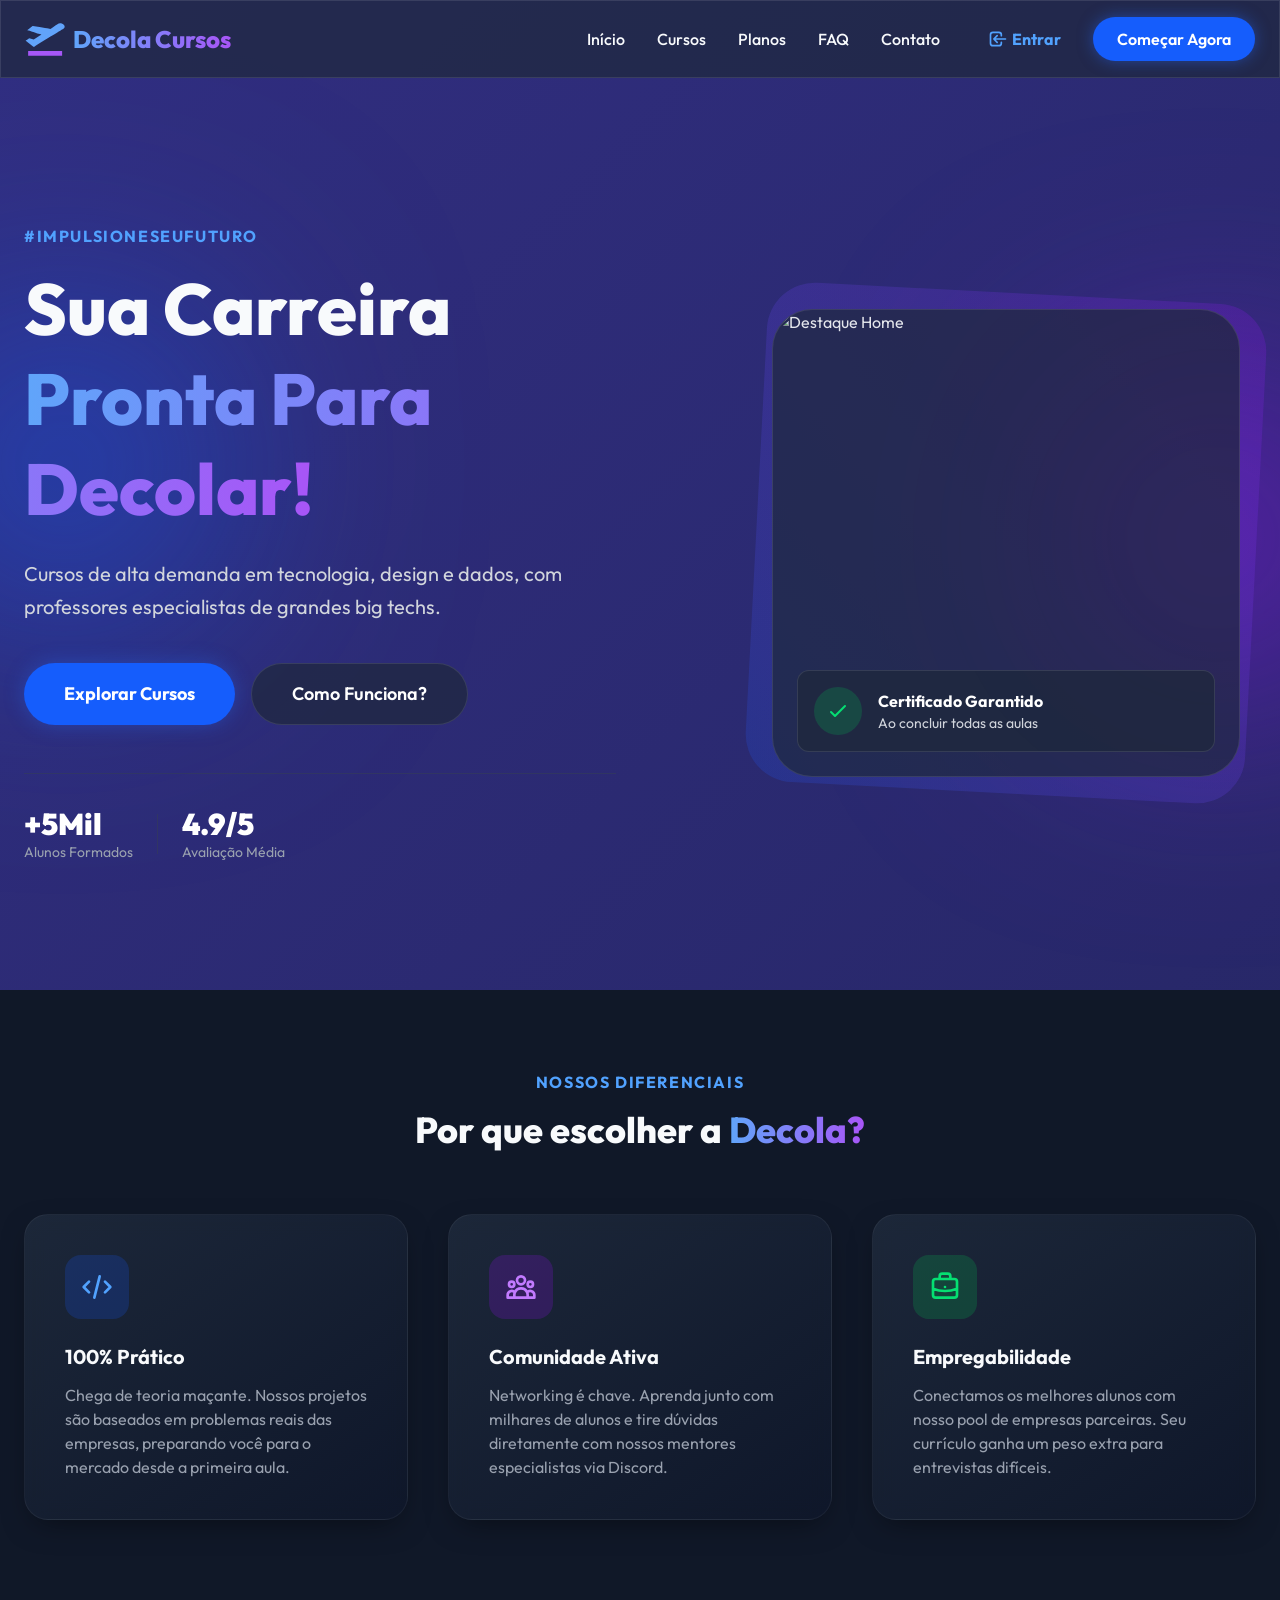
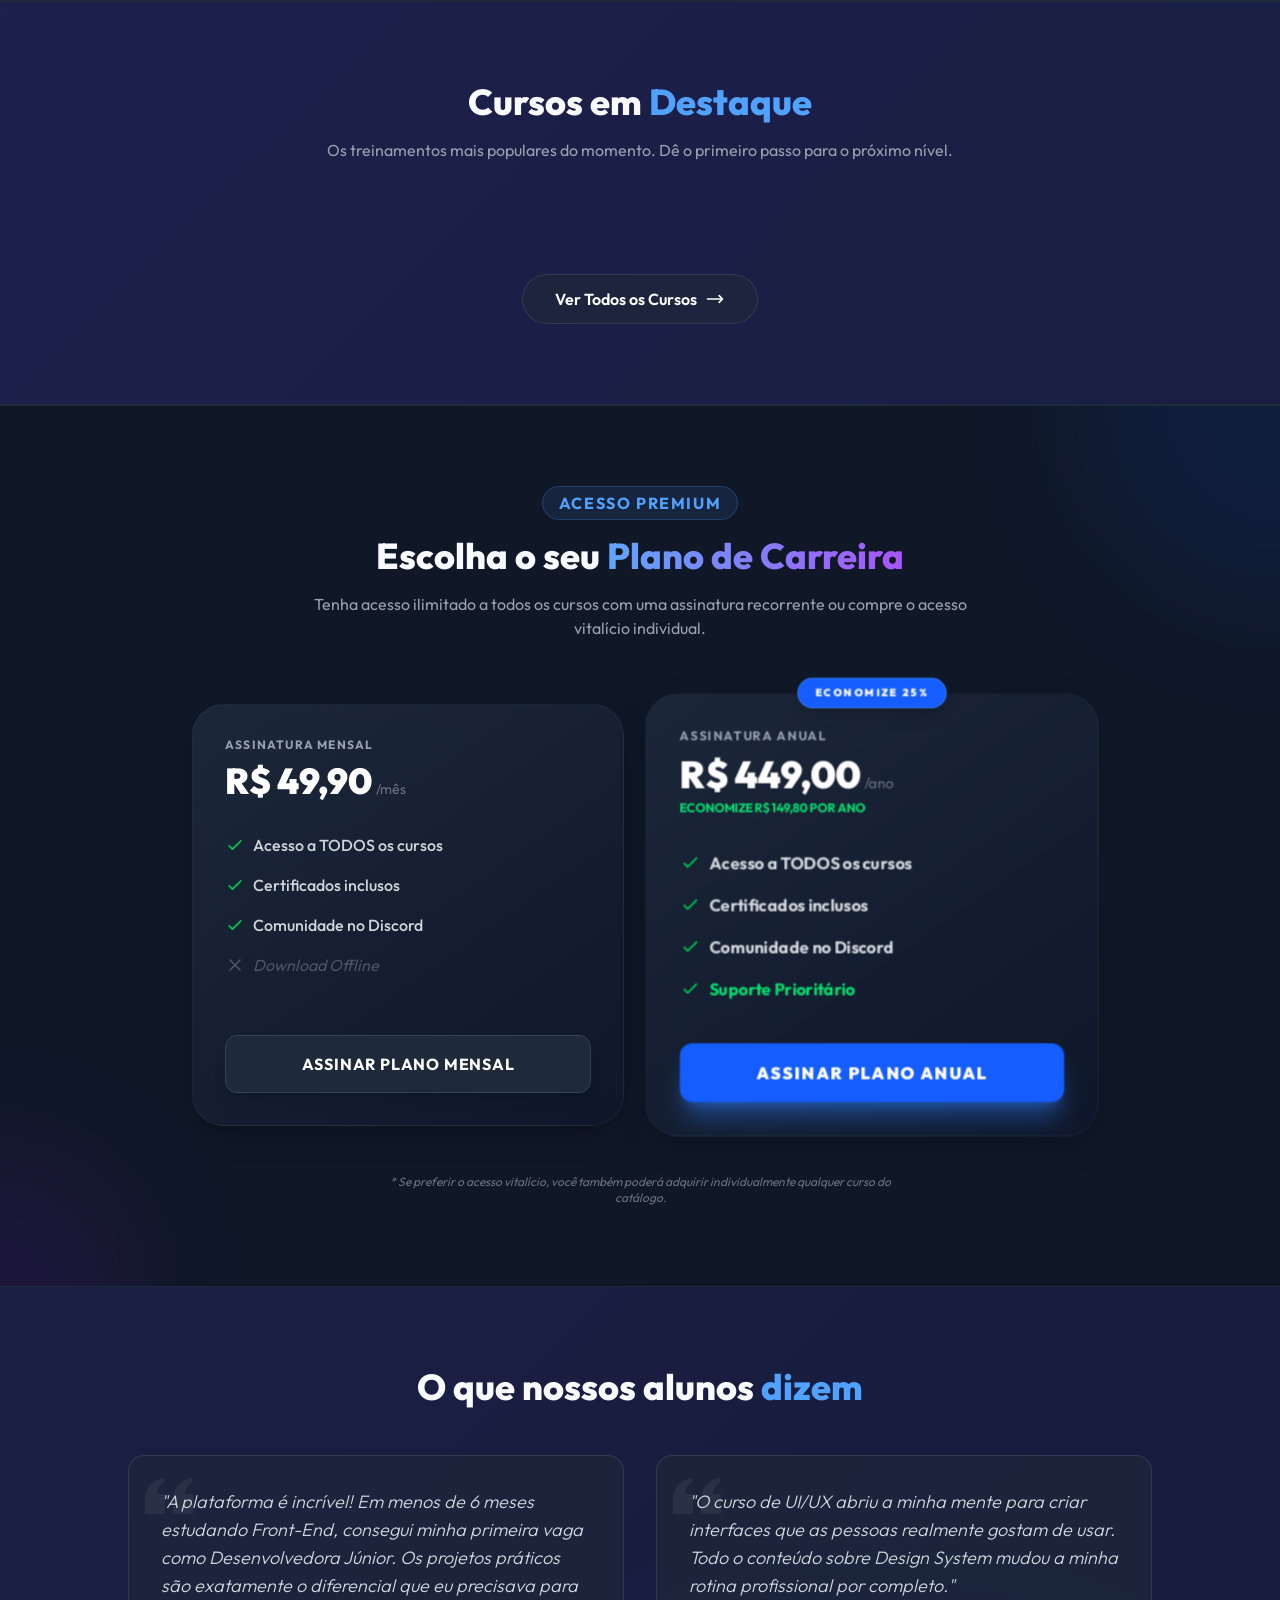
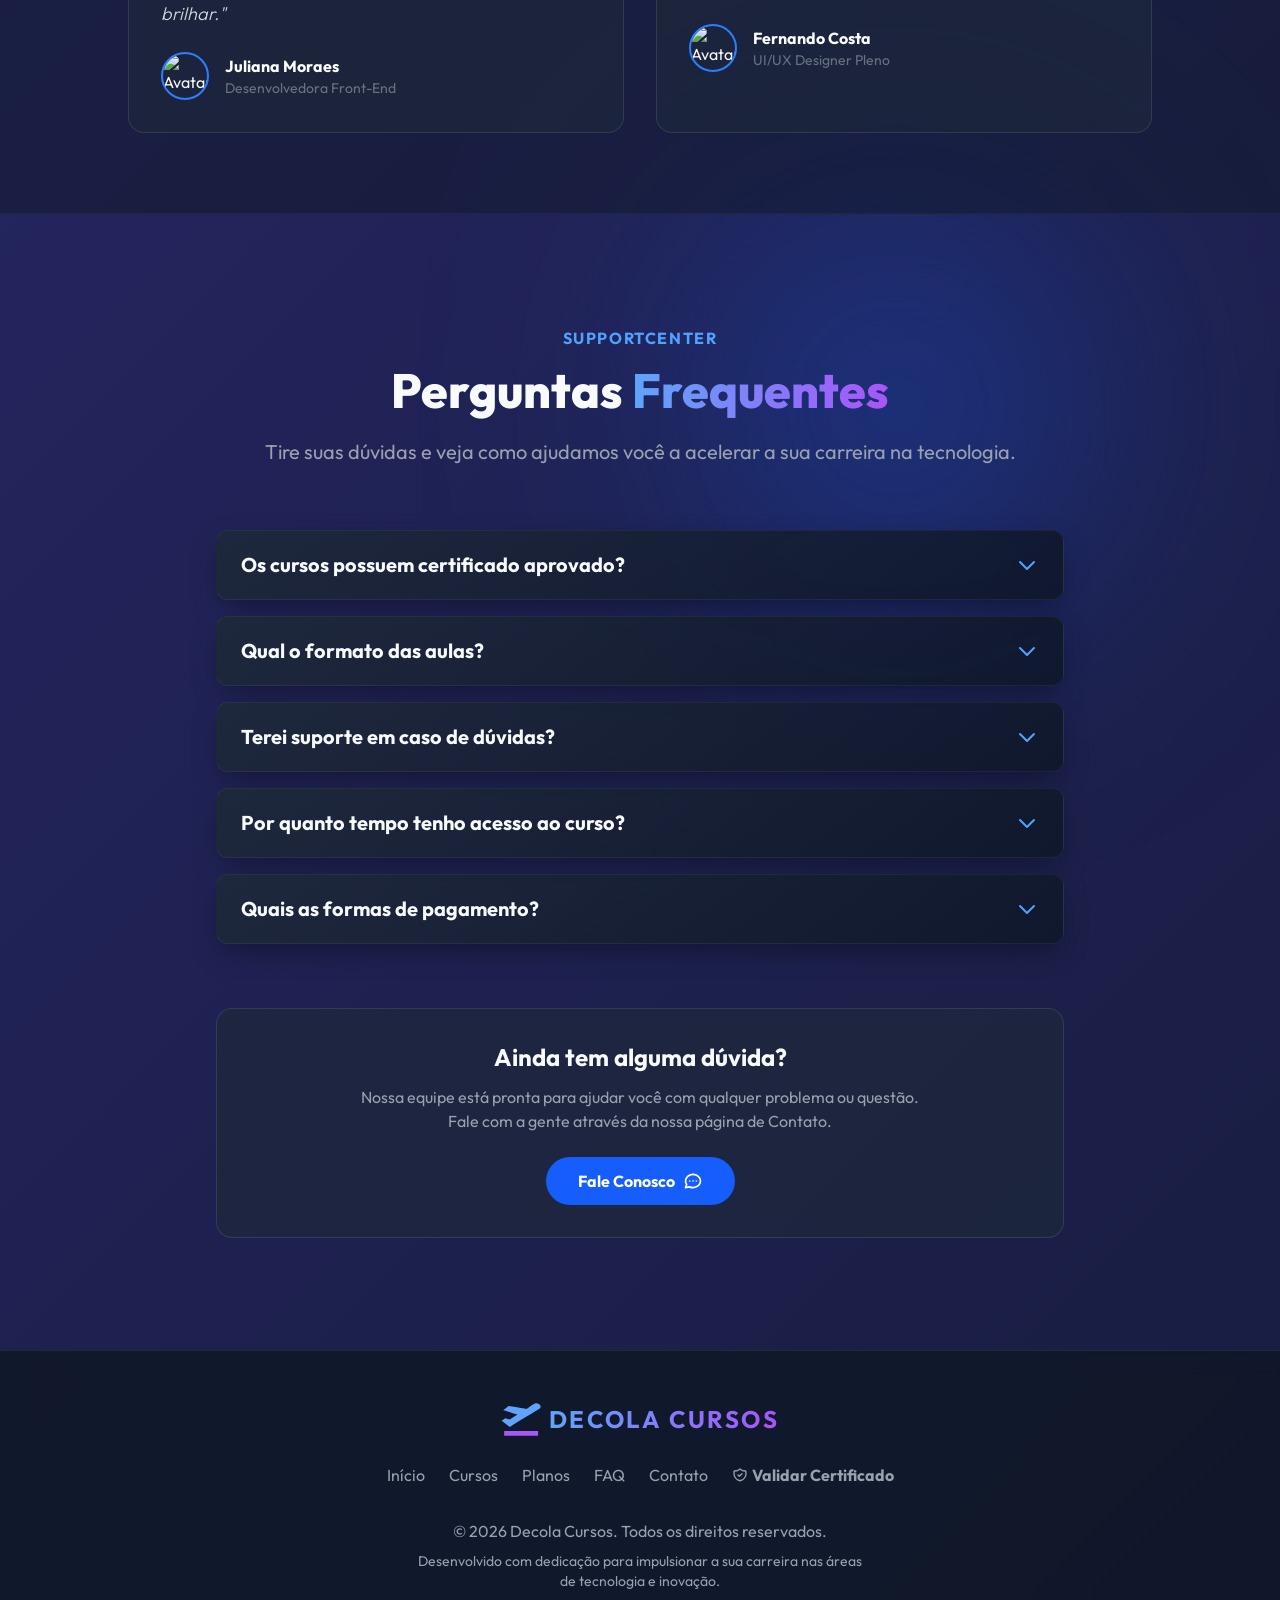
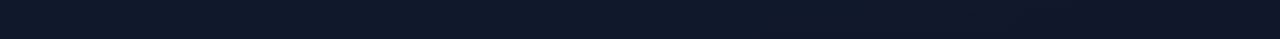
==== commit ddbb5562: "create animate home" ====
--- a/index.html
+++ b/index.html
@@ -13,8 +13,8 @@
   <link rel="preconnect" href="https://fonts.gstatic.com" crossorigin>
   <link href="https://fonts.googleapis.com/css2?family=Outfit:wght@300;400;500;600;700;800;900&display=swap"
     rel="stylesheet">
-  <script type="module" crossorigin src="./assets/index-BwmbAdbA.js"></script>
-  <link rel="stylesheet" crossorigin href="./assets/index-BoNZ7n-y.css">
+  <script type="module" crossorigin src="./assets/index-OzFHMrXm.js"></script>
+  <link rel="stylesheet" crossorigin href="./assets/index-Bxz1wLHv.css">
 </head>
 
 <body class="bg-gray-900 text-gray-50 bg-animated overflow-x-hidden">
--- a/assets/index-Bxz1wLHv.css
+++ b/assets/index-Bxz1wLHv.css
@@ -0,0 +1 @@
+@layer properties{@supports (((-webkit-hyphens:none)) and (not (margin-trim:inline))) or ((-moz-orient:inline) and (not (color:rgb(from red r g b)))){*,:before,:after,::backdrop{--tw-translate-x:0;--tw-translate-y:0;--tw-translate-z:0;--tw-rotate-x:initial;--tw-rotate-y:initial;--tw-rotate-z:initial;--tw-skew-x:initial;--tw-skew-y:initial;--tw-space-y-reverse:0;--tw-space-x-reverse:0;--tw-border-style:solid;--tw-gradient-position:initial;--tw-gradient-from:#0000;--tw-gradient-via:#0000;--tw-gradient-to:#0000;--tw-gradient-stops:initial;--tw-gradient-via-stops:initial;--tw-gradient-from-position:0%;--tw-gradient-via-position:50%;--tw-gradient-to-position:100%;--tw-leading:initial;--tw-font-weight:initial;--tw-tracking:initial;--tw-shadow:0 0 #0000;--tw-shadow-color:initial;--tw-shadow-alpha:100%;--tw-inset-shadow:0 0 #0000;--tw-inset-shadow-color:initial;--tw-inset-shadow-alpha:100%;--tw-ring-color:initial;--tw-ring-shadow:0 0 #0000;--tw-inset-ring-color:initial;--tw-inset-ring-shadow:0 0 #0000;--tw-ring-inset:initial;--tw-ring-offset-width:0px;--tw-ring-offset-color:#fff;--tw-ring-offset-shadow:0 0 #0000;--tw-outline-style:solid;--tw-blur:initial;--tw-brightness:initial;--tw-contrast:initial;--tw-grayscale:initial;--tw-hue-rotate:initial;--tw-invert:initial;--tw-opacity:initial;--tw-saturate:initial;--tw-sepia:initial;--tw-drop-shadow:initial;--tw-drop-shadow-color:initial;--tw-drop-shadow-alpha:100%;--tw-drop-shadow-size:initial;--tw-backdrop-blur:initial;--tw-backdrop-brightness:initial;--tw-backdrop-contrast:initial;--tw-backdrop-grayscale:initial;--tw-backdrop-hue-rotate:initial;--tw-backdrop-invert:initial;--tw-backdrop-opacity:initial;--tw-backdrop-saturate:initial;--tw-backdrop-sepia:initial;--tw-duration:initial;--tw-scale-x:1;--tw-scale-y:1;--tw-scale-z:1}}}@layer theme{:root,:host{--font-sans:"Outfit", "Inter", sans-serif;--font-mono:ui-monospace, SFMono-Regular, Menlo, Monaco, Consolas, "Liberation Mono", "Courier New", monospace;--color-red-200:oklch(88.5% .062 18.334);--color-red-300:oklch(80.8% .114 19.571);--color-red-400:oklch(70.4% .191 22.216);--color-red-500:oklch(63.7% .237 25.331);--color-red-600:oklch(57.7% .245 27.325);--color-red-900:oklch(39.6% .141 25.723);--color-amber-400:oklch(82.8% .189 84.429);--color-yellow-400:oklch(85.2% .199 91.936);--color-yellow-500:oklch(79.5% .184 86.047);--color-yellow-600:oklch(68.1% .162 75.834);--color-green-200:oklch(92.5% .084 155.995);--color-green-400:oklch(79.2% .209 151.711);--color-green-500:oklch(72.3% .219 149.579);--color-green-600:oklch(62.7% .194 149.214);--color-green-900:oklch(39.3% .095 152.535);--color-blue-300:oklch(80.9% .105 251.813);--color-blue-400:oklch(70.7% .165 254.624);--color-blue-500:oklch(62.3% .214 259.815);--color-blue-600:oklch(54.6% .245 262.881);--color-blue-900:oklch(37.9% .146 265.522);--color-indigo-400:oklch(67.3% .182 276.935);--color-indigo-500:oklch(58.5% .233 277.117);--color-indigo-600:oklch(51.1% .262 276.966);--color-purple-400:oklch(71.4% .203 305.504);--color-purple-500:oklch(62.7% .265 303.9);--color-purple-600:oklch(55.8% .288 302.321);--color-gray-50:oklch(98.5% .002 247.839);--color-gray-200:oklch(92.8% .006 264.531);--color-gray-300:oklch(87.2% .01 258.338);--color-gray-400:oklch(70.7% .022 261.325);--color-gray-500:oklch(55.1% .027 264.364);--color-gray-600:oklch(44.6% .03 256.802);--color-gray-700:oklch(37.3% .034 259.733);--color-gray-800:oklch(27.8% .033 256.848);--color-gray-900:oklch(21% .034 264.665);--color-gray-950:oklch(13% .028 261.692);--color-black:#000;--color-white:#fff;--spacing:.25rem;--container-md:28rem;--container-lg:32rem;--container-xl:36rem;--container-2xl:42rem;--container-3xl:48rem;--container-4xl:56rem;--container-5xl:64rem;--text-xs:.75rem;--text-xs--line-height:calc(1 / .75);--text-sm:.875rem;--text-sm--line-height:calc(1.25 / .875);--text-lg:1.125rem;--text-lg--line-height:calc(1.75 / 1.125);--text-xl:1.25rem;--text-xl--line-height:calc(1.75 / 1.25);--text-2xl:1.5rem;--text-2xl--line-height:calc(2 / 1.5);--text-3xl:1.875rem;--text-3xl--line-height: 1.2 ;--text-4xl:2.25rem;--text-4xl--line-height:calc(2.5 / 2.25);--text-5xl:3rem;--text-5xl--line-height:1;--text-6xl:3.75rem;--text-6xl--line-height:1;--text-7xl:4.5rem;--text-7xl--line-height:1;--font-weight-light:300;--font-weight-normal:400;--font-weight-medium:500;--font-weight-semibold:600;--font-weight-bold:700;--font-weight-extrabold:800;--font-weight-black:900;--tracking-tight:-.025em;--tracking-wide:.025em;--tracking-wider:.05em;--tracking-widest:.1em;--leading-tight:1.25;--leading-snug:1.375;--leading-relaxed:1.625;--radius-lg:.5rem;--radius-xl:.75rem;--radius-2xl:1rem;--radius-3xl:1.5rem;--drop-shadow-lg:0 4px 4px #00000026;--animate-spin:spin 1s linear infinite;--animate-pulse:pulse 2s cubic-bezier(.4, 0, .6, 1) infinite;--animate-bounce:bounce 1s infinite;--blur-sm:8px;--blur-md:12px;--blur-xl:24px;--blur-2xl:40px;--blur-3xl:64px;--aspect-video:16 / 9;--default-transition-duration:.15s;--default-transition-timing-function:cubic-bezier(.4, 0, .2, 1);--default-font-family:var(--font-sans);--default-mono-font-family:var(--font-mono);--color-brand-light:#60a5fa;--color-brand-primary:#3b82f6;--color-bg-base:#0f172a;--color-bg-elevated:#334155;--color-text-primary:#f8fafc}}@layer base{*,:after,:before,::backdrop{box-sizing:border-box;border:0 solid;margin:0;padding:0}::file-selector-button{box-sizing:border-box;border:0 solid;margin:0;padding:0}html,:host{-webkit-text-size-adjust:100%;tab-size:4;line-height:1.5;font-family:var(--default-font-family,ui-sans-serif, system-ui, sans-serif, "Apple Color Emoji", "Segoe UI Emoji", "Segoe UI Symbol", "Noto Color Emoji");font-feature-settings:var(--default-font-feature-settings,normal);font-variation-settings:var(--default-font-variation-settings,normal);-webkit-tap-highlight-color:transparent}hr{height:0;color:inherit;border-top-width:1px}abbr:where([title]){-webkit-text-decoration:underline dotted;text-decoration:underline dotted}h1,h2,h3,h4,h5,h6{font-size:inherit;font-weight:inherit}a{color:inherit;-webkit-text-decoration:inherit;text-decoration:inherit}b,strong{font-weight:bolder}code,kbd,samp,pre{font-family:var(--default-mono-font-family,ui-monospace, SFMono-Regular, Menlo, Monaco, Consolas, "Liberation Mono", "Courier New", monospace);font-feature-settings:var(--default-mono-font-feature-settings,normal);font-variation-settings:var(--default-mono-font-variation-settings,normal);font-size:1em}small{font-size:80%}sub,sup{vertical-align:baseline;font-size:75%;line-height:0;position:relative}sub{bottom:-.25em}sup{top:-.5em}table{text-indent:0;border-color:inherit;border-collapse:collapse}:-moz-focusring{outline:auto}progress{vertical-align:baseline}summary{display:list-item}ol,ul,menu{list-style:none}img,svg,video,canvas,audio,iframe,embed,object{vertical-align:middle;display:block}img,video{max-width:100%;height:auto}button,input,select,optgroup,textarea{font:inherit;font-feature-settings:inherit;font-variation-settings:inherit;letter-spacing:inherit;color:inherit;opacity:1;background-color:#0000;border-radius:0}::file-selector-button{font:inherit;font-feature-settings:inherit;font-variation-settings:inherit;letter-spacing:inherit;color:inherit;opacity:1;background-color:#0000;border-radius:0}:where(select:is([multiple],[size])) optgroup{font-weight:bolder}:where(select:is([multiple],[size])) optgroup option{padding-inline-start:20px}::file-selector-button{margin-inline-end:4px}::placeholder{opacity:1}@supports (not ((-webkit-appearance:-apple-pay-button))) or (contain-intrinsic-size:1px){::placeholder{color:currentColor}@supports (color:color-mix(in lab,red,red)){::placeholder{color:color-mix(in oklab,currentcolor 50%,transparent)}}}textarea{resize:vertical}::-webkit-search-decoration{-webkit-appearance:none}::-webkit-date-and-time-value{min-height:1lh;text-align:inherit}::-webkit-datetime-edit{display:inline-flex}::-webkit-datetime-edit-fields-wrapper{padding:0}::-webkit-datetime-edit{padding-block:0}::-webkit-datetime-edit-year-field{padding-block:0}::-webkit-datetime-edit-month-field{padding-block:0}::-webkit-datetime-edit-day-field{padding-block:0}::-webkit-datetime-edit-hour-field{padding-block:0}::-webkit-datetime-edit-minute-field{padding-block:0}::-webkit-datetime-edit-second-field{padding-block:0}::-webkit-datetime-edit-millisecond-field{padding-block:0}::-webkit-datetime-edit-meridiem-field{padding-block:0}::-webkit-calendar-picker-indicator{line-height:1}:-moz-ui-invalid{box-shadow:none}button,input:where([type=button],[type=reset],[type=submit]){appearance:button}::file-selector-button{appearance:button}::-webkit-inner-spin-button{height:auto}::-webkit-outer-spin-button{height:auto}[hidden]:where(:not([hidden=until-found])){display:none!important}}@layer components;@layer utilities{.pointer-events-none{pointer-events:none}.collapse{visibility:collapse}.invisible{visibility:hidden}.visible{visibility:visible}.absolute{position:absolute}.fixed{position:fixed}.relative{position:relative}.static{position:static}.sticky{position:sticky}.inset-0{inset:calc(var(--spacing) * 0)}.inset-4{inset:calc(var(--spacing) * 4)}.inset-y-0{inset-block:calc(var(--spacing) * 0)}.start{inset-inline-start:var(--spacing)}.end{inset-inline-end:var(--spacing)}.-top-4{top:calc(var(--spacing) * -4)}.-top-5{top:calc(var(--spacing) * -5)}.top-0{top:calc(var(--spacing) * 0)}.top-1\/2{top:50%}.top-1\/3{top:33.3333%}.top-1\/4{top:25%}.top-2{top:calc(var(--spacing) * 2)}.top-4{top:calc(var(--spacing) * 4)}.top-20{top:calc(var(--spacing) * 20)}.top-32{top:calc(var(--spacing) * 32)}.-right-20{right:calc(var(--spacing) * -20)}.right-0{right:calc(var(--spacing) * 0)}.right-2{right:calc(var(--spacing) * 2)}.right-4{right:calc(var(--spacing) * 4)}.right-6{right:calc(var(--spacing) * 6)}.bottom-0{bottom:calc(var(--spacing) * 0)}.bottom-4{bottom:calc(var(--spacing) * 4)}.bottom-6{bottom:calc(var(--spacing) * 6)}.bottom-8{bottom:calc(var(--spacing) * 8)}.-left-20{left:calc(var(--spacing) * -20)}.left-0{left:calc(var(--spacing) * 0)}.left-1\/2{left:50%}.left-4{left:calc(var(--spacing) * 4)}.left-6{left:calc(var(--spacing) * 6)}.left-10{left:calc(var(--spacing) * 10)}.z-10{z-index:10}.z-20{z-index:20}.z-30{z-index:30}.z-50{z-index:50}.z-\[100\]{z-index:100}.z-\[999\]{z-index:999}.container{width:100%}@media(min-width:40rem){.container{max-width:40rem}}@media(min-width:48rem){.container{max-width:48rem}}@media(min-width:64rem){.container{max-width:64rem}}@media(min-width:80rem){.container{max-width:80rem}}@media(min-width:96rem){.container{max-width:96rem}}.mx-auto{margin-inline:auto}.my-2{margin-block:calc(var(--spacing) * 2)}.-mt-10{margin-top:calc(var(--spacing) * -10)}.-mt-48{margin-top:calc(var(--spacing) * -48)}.-mt-64{margin-top:calc(var(--spacing) * -64)}.mt-0\.5{margin-top:calc(var(--spacing) * .5)}.mt-1{margin-top:calc(var(--spacing) * 1)}.mt-2{margin-top:calc(var(--spacing) * 2)}.mt-4{margin-top:calc(var(--spacing) * 4)}.mt-6{margin-top:calc(var(--spacing) * 6)}.mt-8{margin-top:calc(var(--spacing) * 8)}.mt-10{margin-top:calc(var(--spacing) * 10)}.mt-12{margin-top:calc(var(--spacing) * 12)}.mt-16{margin-top:calc(var(--spacing) * 16)}.mt-24{margin-top:calc(var(--spacing) * 24)}.mt-auto{margin-top:auto}.-mr-48{margin-right:calc(var(--spacing) * -48)}.-mr-64{margin-right:calc(var(--spacing) * -64)}.mr-2{margin-right:calc(var(--spacing) * 2)}.mr-3{margin-right:calc(var(--spacing) * 3)}.-mb-32{margin-bottom:calc(var(--spacing) * -32)}.mb-1{margin-bottom:calc(var(--spacing) * 1)}.mb-2{margin-bottom:calc(var(--spacing) * 2)}.mb-3{margin-bottom:calc(var(--spacing) * 3)}.mb-4{margin-bottom:calc(var(--spacing) * 4)}.mb-5{margin-bottom:calc(var(--spacing) * 5)}.mb-6{margin-bottom:calc(var(--spacing) * 6)}.mb-8{margin-bottom:calc(var(--spacing) * 8)}.mb-10{margin-bottom:calc(var(--spacing) * 10)}.mb-12{margin-bottom:calc(var(--spacing) * 12)}.mb-16{margin-bottom:calc(var(--spacing) * 16)}.mb-20{margin-bottom:calc(var(--spacing) * 20)}.-ml-1{margin-left:calc(var(--spacing) * -1)}.-ml-32{margin-left:calc(var(--spacing) * -32)}.ml-0\.5{margin-left:calc(var(--spacing) * .5)}.ml-1{margin-left:calc(var(--spacing) * 1)}.ml-2{margin-left:calc(var(--spacing) * 2)}.ml-4{margin-left:calc(var(--spacing) * 4)}.line-clamp-1{-webkit-line-clamp:1;-webkit-box-orient:vertical;display:-webkit-box;overflow:hidden}.line-clamp-2{-webkit-line-clamp:2;-webkit-box-orient:vertical;display:-webkit-box;overflow:hidden}.line-clamp-3{-webkit-line-clamp:3;-webkit-box-orient:vertical;display:-webkit-box;overflow:hidden}.block{display:block}.contents{display:contents}.flex{display:flex}.flow-root{display:flow-root}.grid{display:grid}.hidden{display:none}.inline{display:inline}.inline-block{display:inline-block}.inline-flex{display:inline-flex}.inline-grid{display:inline-grid}.inline-table{display:inline-table}.list-item{display:list-item}.table{display:table}.table-caption{display:table-caption}.table-cell{display:table-cell}.table-column{display:table-column}.table-column-group{display:table-column-group}.table-footer-group{display:table-footer-group}.table-header-group{display:table-header-group}.table-row{display:table-row}.table-row-group{display:table-row-group}.aspect-square{aspect-ratio:1}.aspect-video{aspect-ratio:var(--aspect-video)}.h-1{height:calc(var(--spacing) * 1)}.h-1\.5{height:calc(var(--spacing) * 1.5)}.h-2{height:calc(var(--spacing) * 2)}.h-3{height:calc(var(--spacing) * 3)}.h-3\.5{height:calc(var(--spacing) * 3.5)}.h-4{height:calc(var(--spacing) * 4)}.h-5{height:calc(var(--spacing) * 5)}.h-6{height:calc(var(--spacing) * 6)}.h-8{height:calc(var(--spacing) * 8)}.h-10{height:calc(var(--spacing) * 10)}.h-12{height:calc(var(--spacing) * 12)}.h-14{height:calc(var(--spacing) * 14)}.h-16{height:calc(var(--spacing) * 16)}.h-20{height:calc(var(--spacing) * 20)}.h-24{height:calc(var(--spacing) * 24)}.h-28{height:calc(var(--spacing) * 28)}.h-32{height:calc(var(--spacing) * 32)}.h-48{height:calc(var(--spacing) * 48)}.h-56{height:calc(var(--spacing) * 56)}.h-64{height:calc(var(--spacing) * 64)}.h-72{height:calc(var(--spacing) * 72)}.h-96{height:calc(var(--spacing) * 96)}.h-\[40vh\]{height:40vh}.h-\[50vh\]{height:50vh}.h-\[250px\]{height:250px}.h-\[300px\]{height:300px}.h-\[500px\]{height:500px}.h-\[600px\]{height:600px}.h-full{height:100%}.h-px{height:1px}.max-h-\[65vh\]{max-height:65vh}.min-h-\[50vh\]{min-height:50vh}.min-h-\[60vh\]{min-height:60vh}.min-h-\[75vh\]{min-height:75vh}.min-h-\[400px\]{min-height:400px}.min-h-\[calc\(100vh-300px\)\]{min-height:calc(100vh - 300px)}.min-h-screen{min-height:100vh}.w-1\.5{width:calc(var(--spacing) * 1.5)}.w-1\/4{width:25%}.w-3{width:calc(var(--spacing) * 3)}.w-3\.5{width:calc(var(--spacing) * 3.5)}.w-4{width:calc(var(--spacing) * 4)}.w-5{width:calc(var(--spacing) * 5)}.w-6{width:calc(var(--spacing) * 6)}.w-8{width:calc(var(--spacing) * 8)}.w-10{width:calc(var(--spacing) * 10)}.w-12{width:calc(var(--spacing) * 12)}.w-16{width:calc(var(--spacing) * 16)}.w-20{width:calc(var(--spacing) * 20)}.w-32{width:calc(var(--spacing) * 32)}.w-64{width:calc(var(--spacing) * 64)}.w-72{width:calc(var(--spacing) * 72)}.w-96{width:calc(var(--spacing) * 96)}.w-\[300px\]{width:300px}.w-\[500px\]{width:500px}.w-\[600px\]{width:600px}.w-full{width:100%}.w-px{width:1px}.max-w-2xl{max-width:var(--container-2xl)}.max-w-3xl{max-width:var(--container-3xl)}.max-w-4xl{max-width:var(--container-4xl)}.max-w-5xl{max-width:var(--container-5xl)}.max-w-\[150px\]{max-width:150px}.max-w-\[500px\]{max-width:500px}.max-w-\[1200px\]{max-width:1200px}.max-w-lg{max-width:var(--container-lg)}.max-w-md{max-width:var(--container-md)}.max-w-xl{max-width:var(--container-xl)}.min-w-0{min-width:calc(var(--spacing) * 0)}.min-w-\[50px\]{min-width:50px}.min-w-\[600px\]{min-width:600px}.min-w-\[700px\]{min-width:700px}.min-w-\[800px\]{min-width:800px}.flex-1{flex:1}.flex-shrink-0,.shrink-0{flex-shrink:0}.border-collapse{border-collapse:collapse}.-translate-x-1\/2{--tw-translate-x: -50% ;translate:var(--tw-translate-x) var(--tw-translate-y)}.-translate-y-1\/2{--tw-translate-y: -50% ;translate:var(--tw-translate-x) var(--tw-translate-y)}.scale-\[1\.02\]{scale:1.02}.rotate-3{rotate:3deg}.transform{transform:var(--tw-rotate-x,) var(--tw-rotate-y,) var(--tw-rotate-z,) var(--tw-skew-x,) var(--tw-skew-y,)}.transform\!{transform:var(--tw-rotate-x,) var(--tw-rotate-y,) var(--tw-rotate-z,) var(--tw-skew-x,) var(--tw-skew-y,)!important}.animate-bounce{animation:var(--animate-bounce)}.animate-pulse{animation:var(--animate-pulse)}.animate-spin{animation:var(--animate-spin)}.cursor-not-allowed{cursor:not-allowed}.cursor-pointer{cursor:pointer}.resize{resize:both}.resize-none{resize:none}.appearance-none{appearance:none}.grid-cols-1{grid-template-columns:repeat(1,minmax(0,1fr))}.flex-col{flex-direction:column}.flex-wrap{flex-wrap:wrap}.items-baseline{align-items:baseline}.items-center{align-items:center}.items-start{align-items:flex-start}.justify-between{justify-content:space-between}.justify-center{justify-content:center}.justify-end{justify-content:flex-end}.gap-1{gap:calc(var(--spacing) * 1)}.gap-2{gap:calc(var(--spacing) * 2)}.gap-3{gap:calc(var(--spacing) * 3)}.gap-4{gap:calc(var(--spacing) * 4)}.gap-5{gap:calc(var(--spacing) * 5)}.gap-6{gap:calc(var(--spacing) * 6)}.gap-8{gap:calc(var(--spacing) * 8)}.gap-10{gap:calc(var(--spacing) * 10)}.gap-12{gap:calc(var(--spacing) * 12)}:where(.space-y-2>:not(:last-child)){--tw-space-y-reverse:0;margin-block-start:calc(calc(var(--spacing) * 2) * var(--tw-space-y-reverse));margin-block-end:calc(calc(var(--spacing) * 2) * calc(1 - var(--tw-space-y-reverse)))}:where(.space-y-3>:not(:last-child)){--tw-space-y-reverse:0;margin-block-start:calc(calc(var(--spacing) * 3) * var(--tw-space-y-reverse));margin-block-end:calc(calc(var(--spacing) * 3) * calc(1 - var(--tw-space-y-reverse)))}:where(.space-y-4>:not(:last-child)){--tw-space-y-reverse:0;margin-block-start:calc(calc(var(--spacing) * 4) * var(--tw-space-y-reverse));margin-block-end:calc(calc(var(--spacing) * 4) * calc(1 - var(--tw-space-y-reverse)))}:where(.space-y-5>:not(:last-child)){--tw-space-y-reverse:0;margin-block-start:calc(calc(var(--spacing) * 5) * var(--tw-space-y-reverse));margin-block-end:calc(calc(var(--spacing) * 5) * calc(1 - var(--tw-space-y-reverse)))}:where(.space-y-6>:not(:last-child)){--tw-space-y-reverse:0;margin-block-start:calc(calc(var(--spacing) * 6) * var(--tw-space-y-reverse));margin-block-end:calc(calc(var(--spacing) * 6) * calc(1 - var(--tw-space-y-reverse)))}:where(.space-y-8>:not(:last-child)){--tw-space-y-reverse:0;margin-block-start:calc(calc(var(--spacing) * 8) * var(--tw-space-y-reverse));margin-block-end:calc(calc(var(--spacing) * 8) * calc(1 - var(--tw-space-y-reverse)))}:where(.space-y-12>:not(:last-child)){--tw-space-y-reverse:0;margin-block-start:calc(calc(var(--spacing) * 12) * var(--tw-space-y-reverse));margin-block-end:calc(calc(var(--spacing) * 12) * calc(1 - var(--tw-space-y-reverse)))}:where(.space-x-8>:not(:last-child)){--tw-space-x-reverse:0;margin-inline-start:calc(calc(var(--spacing) * 8) * var(--tw-space-x-reverse));margin-inline-end:calc(calc(var(--spacing) * 8) * calc(1 - var(--tw-space-x-reverse)))}.truncate{text-overflow:ellipsis;white-space:nowrap;overflow:hidden}.overflow-hidden{overflow:hidden}.overflow-x-auto{overflow-x:auto}.overflow-x-hidden{overflow-x:hidden}.overflow-y-auto{overflow-y:auto}.rounded{border-radius:.25rem}.rounded-2xl{border-radius:var(--radius-2xl)}.rounded-3xl{border-radius:var(--radius-3xl)}.rounded-\[2\.5rem\]{border-radius:2.5rem}.rounded-\[2rem\]{border-radius:2rem}.rounded-\[3rem\]{border-radius:3rem}.rounded-full{border-radius:3.40282e38px}.rounded-lg{border-radius:var(--radius-lg)}.rounded-xl{border-radius:var(--radius-xl)}.rounded-tl-xl{border-top-left-radius:var(--radius-xl)}.rounded-tr-xl{border-top-right-radius:var(--radius-xl)}.border{border-style:var(--tw-border-style);border-width:1px}.border-0{border-style:var(--tw-border-style);border-width:0}.border-2{border-style:var(--tw-border-style);border-width:2px}.border-y{border-block-style:var(--tw-border-style);border-block-width:1px}.border-t{border-top-style:var(--tw-border-style);border-top-width:1px}.border-t-4{border-top-style:var(--tw-border-style);border-top-width:4px}.border-b{border-bottom-style:var(--tw-border-style);border-bottom-width:1px}.border-b-2{border-bottom-style:var(--tw-border-style);border-bottom-width:2px}.border-l{border-left-style:var(--tw-border-style);border-left-width:1px}.border-l-2{border-left-style:var(--tw-border-style);border-left-width:2px}.border-l-4{border-left-style:var(--tw-border-style);border-left-width:4px}.border-dashed{--tw-border-style:dashed;border-style:dashed}.border-blue-400{border-color:var(--color-blue-400)}.border-blue-400\/20{border-color:#54a2ff33}@supports (color:color-mix(in lab,red,red)){.border-blue-400\/20{border-color:color-mix(in oklab,var(--color-blue-400) 20%,transparent)}}.border-blue-400\/50{border-color:#54a2ff80}@supports (color:color-mix(in lab,red,red)){.border-blue-400\/50{border-color:color-mix(in oklab,var(--color-blue-400) 50%,transparent)}}.border-blue-500{border-color:var(--color-blue-500)}.border-blue-500\/20{border-color:#3080ff33}@supports (color:color-mix(in lab,red,red)){.border-blue-500\/20{border-color:color-mix(in oklab,var(--color-blue-500) 20%,transparent)}}.border-blue-500\/30{border-color:#3080ff4d}@supports (color:color-mix(in lab,red,red)){.border-blue-500\/30{border-color:color-mix(in oklab,var(--color-blue-500) 30%,transparent)}}.border-blue-500\/50{border-color:#3080ff80}@supports (color:color-mix(in lab,red,red)){.border-blue-500\/50{border-color:color-mix(in oklab,var(--color-blue-500) 50%,transparent)}}.border-blue-600{border-color:var(--color-blue-600)}.border-blue-600\/30{border-color:#155dfc4d}@supports (color:color-mix(in lab,red,red)){.border-blue-600\/30{border-color:color-mix(in oklab,var(--color-blue-600) 30%,transparent)}}.border-gray-600{border-color:var(--color-gray-600)}.border-gray-700{border-color:var(--color-gray-700)}.border-gray-700\/50{border-color:#36415380}@supports (color:color-mix(in lab,red,red)){.border-gray-700\/50{border-color:color-mix(in oklab,var(--color-gray-700) 50%,transparent)}}.border-gray-800{border-color:var(--color-gray-800)}.border-gray-800\/50{border-color:#1e293980}@supports (color:color-mix(in lab,red,red)){.border-gray-800\/50{border-color:color-mix(in oklab,var(--color-gray-800) 50%,transparent)}}.border-gray-800\/80{border-color:#1e2939cc}@supports (color:color-mix(in lab,red,red)){.border-gray-800\/80{border-color:color-mix(in oklab,var(--color-gray-800) 80%,transparent)}}.border-green-500\/20{border-color:#00c75833}@supports (color:color-mix(in lab,red,red)){.border-green-500\/20{border-color:color-mix(in oklab,var(--color-green-500) 20%,transparent)}}.border-green-500\/30{border-color:#00c7584d}@supports (color:color-mix(in lab,red,red)){.border-green-500\/30{border-color:color-mix(in oklab,var(--color-green-500) 30%,transparent)}}.border-green-500\/50{border-color:#00c75880}@supports (color:color-mix(in lab,red,red)){.border-green-500\/50{border-color:color-mix(in oklab,var(--color-green-500) 50%,transparent)}}.border-indigo-500{border-color:var(--color-indigo-500)}.border-indigo-500\/30{border-color:#625fff4d}@supports (color:color-mix(in lab,red,red)){.border-indigo-500\/30{border-color:color-mix(in oklab,var(--color-indigo-500) 30%,transparent)}}.border-purple-500{border-color:var(--color-purple-500)}.border-purple-500\/30{border-color:#ac4bff4d}@supports (color:color-mix(in lab,red,red)){.border-purple-500\/30{border-color:color-mix(in oklab,var(--color-purple-500) 30%,transparent)}}.border-red-500{border-color:var(--color-red-500)}.border-red-500\/20{border-color:#fb2c3633}@supports (color:color-mix(in lab,red,red)){.border-red-500\/20{border-color:color-mix(in oklab,var(--color-red-500) 20%,transparent)}}.border-red-500\/30{border-color:#fb2c364d}@supports (color:color-mix(in lab,red,red)){.border-red-500\/30{border-color:color-mix(in oklab,var(--color-red-500) 30%,transparent)}}.border-red-500\/50{border-color:#fb2c3680}@supports (color:color-mix(in lab,red,red)){.border-red-500\/50{border-color:color-mix(in oklab,var(--color-red-500) 50%,transparent)}}.border-white{border-color:var(--color-white)}.border-white\/10{border-color:#ffffff1a}@supports (color:color-mix(in lab,red,red)){.border-white\/10{border-color:color-mix(in oklab,var(--color-white) 10%,transparent)}}.border-yellow-500\/20{border-color:#edb20033}@supports (color:color-mix(in lab,red,red)){.border-yellow-500\/20{border-color:color-mix(in oklab,var(--color-yellow-500) 20%,transparent)}}.border-yellow-500\/30{border-color:#edb2004d}@supports (color:color-mix(in lab,red,red)){.border-yellow-500\/30{border-color:color-mix(in oklab,var(--color-yellow-500) 30%,transparent)}}.border-yellow-500\/50{border-color:#edb20080}@supports (color:color-mix(in lab,red,red)){.border-yellow-500\/50{border-color:color-mix(in oklab,var(--color-yellow-500) 50%,transparent)}}.border-t-blue-500{border-top-color:var(--color-blue-500)}.border-t-green-500{border-top-color:var(--color-green-500)}.border-t-indigo-500{border-top-color:var(--color-indigo-500)}.border-t-purple-500{border-top-color:var(--color-purple-500)}.border-t-red-500{border-top-color:var(--color-red-500)}.border-t-yellow-500{border-top-color:var(--color-yellow-500)}.border-l-blue-500{border-left-color:var(--color-blue-500)}.border-l-transparent{border-left-color:#0000}.bg-black{background-color:var(--color-black)}.bg-black\/20{background-color:#0003}@supports (color:color-mix(in lab,red,red)){.bg-black\/20{background-color:color-mix(in oklab,var(--color-black) 20%,transparent)}}.bg-black\/80{background-color:#000c}@supports (color:color-mix(in lab,red,red)){.bg-black\/80{background-color:color-mix(in oklab,var(--color-black) 80%,transparent)}}.bg-blue-400\/10{background-color:#54a2ff1a}@supports (color:color-mix(in lab,red,red)){.bg-blue-400\/10{background-color:color-mix(in oklab,var(--color-blue-400) 10%,transparent)}}.bg-blue-500{background-color:var(--color-blue-500)}.bg-blue-500\/10{background-color:#3080ff1a}@supports (color:color-mix(in lab,red,red)){.bg-blue-500\/10{background-color:color-mix(in oklab,var(--color-blue-500) 10%,transparent)}}.bg-blue-600{background-color:var(--color-blue-600)}.bg-blue-600\/5{background-color:#155dfc0d}@supports (color:color-mix(in lab,red,red)){.bg-blue-600\/5{background-color:color-mix(in oklab,var(--color-blue-600) 5%,transparent)}}.bg-blue-600\/10{background-color:#155dfc1a}@supports (color:color-mix(in lab,red,red)){.bg-blue-600\/10{background-color:color-mix(in oklab,var(--color-blue-600) 10%,transparent)}}.bg-blue-600\/20{background-color:#155dfc33}@supports (color:color-mix(in lab,red,red)){.bg-blue-600\/20{background-color:color-mix(in oklab,var(--color-blue-600) 20%,transparent)}}.bg-blue-900\/5{background-color:#1c398e0d}@supports (color:color-mix(in lab,red,red)){.bg-blue-900\/5{background-color:color-mix(in oklab,var(--color-blue-900) 5%,transparent)}}.bg-brand-primary{background-color:var(--color-brand-primary)}.bg-gray-700{background-color:var(--color-gray-700)}.bg-gray-700\/50{background-color:#36415380}@supports (color:color-mix(in lab,red,red)){.bg-gray-700\/50{background-color:color-mix(in oklab,var(--color-gray-700) 50%,transparent)}}.bg-gray-800{background-color:var(--color-gray-800)}.bg-gray-800\/20{background-color:#1e293933}@supports (color:color-mix(in lab,red,red)){.bg-gray-800\/20{background-color:color-mix(in oklab,var(--color-gray-800) 20%,transparent)}}.bg-gray-800\/30{background-color:#1e29394d}@supports (color:color-mix(in lab,red,red)){.bg-gray-800\/30{background-color:color-mix(in oklab,var(--color-gray-800) 30%,transparent)}}.bg-gray-800\/40{background-color:#1e293966}@supports (color:color-mix(in lab,red,red)){.bg-gray-800\/40{background-color:color-mix(in oklab,var(--color-gray-800) 40%,transparent)}}.bg-gray-800\/50{background-color:#1e293980}@supports (color:color-mix(in lab,red,red)){.bg-gray-800\/50{background-color:color-mix(in oklab,var(--color-gray-800) 50%,transparent)}}.bg-gray-800\/60{background-color:#1e293999}@supports (color:color-mix(in lab,red,red)){.bg-gray-800\/60{background-color:color-mix(in oklab,var(--color-gray-800) 60%,transparent)}}.bg-gray-800\/80{background-color:#1e2939cc}@supports (color:color-mix(in lab,red,red)){.bg-gray-800\/80{background-color:color-mix(in oklab,var(--color-gray-800) 80%,transparent)}}.bg-gray-900{background-color:var(--color-gray-900)}.bg-gray-900\/40{background-color:#10182866}@supports (color:color-mix(in lab,red,red)){.bg-gray-900\/40{background-color:color-mix(in oklab,var(--color-gray-900) 40%,transparent)}}.bg-gray-900\/50{background-color:#10182880}@supports (color:color-mix(in lab,red,red)){.bg-gray-900\/50{background-color:color-mix(in oklab,var(--color-gray-900) 50%,transparent)}}.bg-gray-900\/80{background-color:#101828cc}@supports (color:color-mix(in lab,red,red)){.bg-gray-900\/80{background-color:color-mix(in oklab,var(--color-gray-900) 80%,transparent)}}.bg-gray-900\/90{background-color:#101828e6}@supports (color:color-mix(in lab,red,red)){.bg-gray-900\/90{background-color:color-mix(in oklab,var(--color-gray-900) 90%,transparent)}}.bg-gray-950{background-color:var(--color-gray-950)}.bg-green-500{background-color:var(--color-green-500)}.bg-green-500\/10{background-color:#00c7581a}@supports (color:color-mix(in lab,red,red)){.bg-green-500\/10{background-color:color-mix(in oklab,var(--color-green-500) 10%,transparent)}}.bg-green-500\/20{background-color:#00c75833}@supports (color:color-mix(in lab,red,red)){.bg-green-500\/20{background-color:color-mix(in oklab,var(--color-green-500) 20%,transparent)}}.bg-green-600{background-color:var(--color-green-600)}.bg-green-600\/20{background-color:#00a54433}@supports (color:color-mix(in lab,red,red)){.bg-green-600\/20{background-color:color-mix(in oklab,var(--color-green-600) 20%,transparent)}}.bg-green-900\/20{background-color:#0d542b33}@supports (color:color-mix(in lab,red,red)){.bg-green-900\/20{background-color:color-mix(in oklab,var(--color-green-900) 20%,transparent)}}.bg-green-900\/30{background-color:#0d542b4d}@supports (color:color-mix(in lab,red,red)){.bg-green-900\/30{background-color:color-mix(in oklab,var(--color-green-900) 30%,transparent)}}.bg-indigo-600{background-color:var(--color-indigo-600)}.bg-indigo-600\/20{background-color:#4f39f633}@supports (color:color-mix(in lab,red,red)){.bg-indigo-600\/20{background-color:color-mix(in oklab,var(--color-indigo-600) 20%,transparent)}}.bg-purple-500\/20{background-color:#ac4bff33}@supports (color:color-mix(in lab,red,red)){.bg-purple-500\/20{background-color:color-mix(in oklab,var(--color-purple-500) 20%,transparent)}}.bg-purple-600{background-color:var(--color-purple-600)}.bg-purple-600\/10{background-color:#9810fa1a}@supports (color:color-mix(in lab,red,red)){.bg-purple-600\/10{background-color:color-mix(in oklab,var(--color-purple-600) 10%,transparent)}}.bg-purple-600\/20{background-color:#9810fa33}@supports (color:color-mix(in lab,red,red)){.bg-purple-600\/20{background-color:color-mix(in oklab,var(--color-purple-600) 20%,transparent)}}.bg-red-500{background-color:var(--color-red-500)}.bg-red-500\/10{background-color:#fb2c361a}@supports (color:color-mix(in lab,red,red)){.bg-red-500\/10{background-color:color-mix(in oklab,var(--color-red-500) 10%,transparent)}}.bg-red-500\/20{background-color:#fb2c3633}@supports (color:color-mix(in lab,red,red)){.bg-red-500\/20{background-color:color-mix(in oklab,var(--color-red-500) 20%,transparent)}}.bg-red-600\/10{background-color:#e400141a}@supports (color:color-mix(in lab,red,red)){.bg-red-600\/10{background-color:color-mix(in oklab,var(--color-red-600) 10%,transparent)}}.bg-red-600\/20{background-color:#e4001433}@supports (color:color-mix(in lab,red,red)){.bg-red-600\/20{background-color:color-mix(in oklab,var(--color-red-600) 20%,transparent)}}.bg-red-900\/30{background-color:#82181a4d}@supports (color:color-mix(in lab,red,red)){.bg-red-900\/30{background-color:color-mix(in oklab,var(--color-red-900) 30%,transparent)}}.bg-red-900\/50{background-color:#82181a80}@supports (color:color-mix(in lab,red,red)){.bg-red-900\/50{background-color:color-mix(in oklab,var(--color-red-900) 50%,transparent)}}.bg-yellow-500\/10{background-color:#edb2001a}@supports (color:color-mix(in lab,red,red)){.bg-yellow-500\/10{background-color:color-mix(in oklab,var(--color-yellow-500) 10%,transparent)}}.bg-yellow-500\/20{background-color:#edb20033}@supports (color:color-mix(in lab,red,red)){.bg-yellow-500\/20{background-color:color-mix(in oklab,var(--color-yellow-500) 20%,transparent)}}.bg-yellow-600{background-color:var(--color-yellow-600)}.bg-yellow-600\/20{background-color:#cd890033}@supports (color:color-mix(in lab,red,red)){.bg-yellow-600\/20{background-color:color-mix(in oklab,var(--color-yellow-600) 20%,transparent)}}.bg-gradient-to-r{--tw-gradient-position:to right in oklab;background-image:linear-gradient(var(--tw-gradient-stops))}.bg-gradient-to-t{--tw-gradient-position:to top in oklab;background-image:linear-gradient(var(--tw-gradient-stops))}.bg-gradient-to-tr{--tw-gradient-position:to top right in oklab;background-image:linear-gradient(var(--tw-gradient-stops))}.from-blue-500{--tw-gradient-from:var(--color-blue-500);--tw-gradient-stops:var(--tw-gradient-via-stops,var(--tw-gradient-position), var(--tw-gradient-from) var(--tw-gradient-from-position), var(--tw-gradient-to) var(--tw-gradient-to-position))}.from-blue-600{--tw-gradient-from:var(--color-blue-600);--tw-gradient-stops:var(--tw-gradient-via-stops,var(--tw-gradient-position), var(--tw-gradient-from) var(--tw-gradient-from-position), var(--tw-gradient-to) var(--tw-gradient-to-position))}.from-gray-900{--tw-gradient-from:var(--color-gray-900);--tw-gradient-stops:var(--tw-gradient-via-stops,var(--tw-gradient-position), var(--tw-gradient-from) var(--tw-gradient-from-position), var(--tw-gradient-to) var(--tw-gradient-to-position))}.from-green-400{--tw-gradient-from:var(--color-green-400);--tw-gradient-stops:var(--tw-gradient-via-stops,var(--tw-gradient-position), var(--tw-gradient-from) var(--tw-gradient-from-position), var(--tw-gradient-to) var(--tw-gradient-to-position))}.from-transparent{--tw-gradient-from:transparent;--tw-gradient-stops:var(--tw-gradient-via-stops,var(--tw-gradient-position), var(--tw-gradient-from) var(--tw-gradient-from-position), var(--tw-gradient-to) var(--tw-gradient-to-position))}.from-yellow-500{--tw-gradient-from:var(--color-yellow-500);--tw-gradient-stops:var(--tw-gradient-via-stops,var(--tw-gradient-position), var(--tw-gradient-from) var(--tw-gradient-from-position), var(--tw-gradient-to) var(--tw-gradient-to-position))}.via-blue-500\/50{--tw-gradient-via:#3080ff80}@supports (color:color-mix(in lab,red,red)){.via-blue-500\/50{--tw-gradient-via:color-mix(in oklab, var(--color-blue-500) 50%, transparent)}}.via-blue-500\/50{--tw-gradient-via-stops:var(--tw-gradient-position), var(--tw-gradient-from) var(--tw-gradient-from-position), var(--tw-gradient-via) var(--tw-gradient-via-position), var(--tw-gradient-to) var(--tw-gradient-to-position);--tw-gradient-stops:var(--tw-gradient-via-stops)}.via-gray-700{--tw-gradient-via:var(--color-gray-700);--tw-gradient-via-stops:var(--tw-gradient-position), var(--tw-gradient-from) var(--tw-gradient-from-position), var(--tw-gradient-via) var(--tw-gradient-via-position), var(--tw-gradient-to) var(--tw-gradient-to-position);--tw-gradient-stops:var(--tw-gradient-via-stops)}.via-gray-900\/80{--tw-gradient-via:#101828cc}@supports (color:color-mix(in lab,red,red)){.via-gray-900\/80{--tw-gradient-via:color-mix(in oklab, var(--color-gray-900) 80%, transparent)}}.via-gray-900\/80{--tw-gradient-via-stops:var(--tw-gradient-position), var(--tw-gradient-from) var(--tw-gradient-from-position), var(--tw-gradient-via) var(--tw-gradient-via-position), var(--tw-gradient-to) var(--tw-gradient-to-position);--tw-gradient-stops:var(--tw-gradient-via-stops)}.via-transparent{--tw-gradient-via:transparent;--tw-gradient-via-stops:var(--tw-gradient-position), var(--tw-gradient-from) var(--tw-gradient-from-position), var(--tw-gradient-via) var(--tw-gradient-via-position), var(--tw-gradient-to) var(--tw-gradient-to-position);--tw-gradient-stops:var(--tw-gradient-via-stops)}.to-blue-500{--tw-gradient-to:var(--color-blue-500);--tw-gradient-stops:var(--tw-gradient-via-stops,var(--tw-gradient-position), var(--tw-gradient-from) var(--tw-gradient-from-position), var(--tw-gradient-to) var(--tw-gradient-to-position))}.to-purple-500{--tw-gradient-to:var(--color-purple-500);--tw-gradient-stops:var(--tw-gradient-via-stops,var(--tw-gradient-position), var(--tw-gradient-from) var(--tw-gradient-from-position), var(--tw-gradient-to) var(--tw-gradient-to-position))}.to-purple-600{--tw-gradient-to:var(--color-purple-600);--tw-gradient-stops:var(--tw-gradient-via-stops,var(--tw-gradient-position), var(--tw-gradient-from) var(--tw-gradient-from-position), var(--tw-gradient-to) var(--tw-gradient-to-position))}.to-transparent{--tw-gradient-to:transparent;--tw-gradient-stops:var(--tw-gradient-via-stops,var(--tw-gradient-position), var(--tw-gradient-from) var(--tw-gradient-from-position), var(--tw-gradient-to) var(--tw-gradient-to-position))}.to-yellow-600{--tw-gradient-to:var(--color-yellow-600);--tw-gradient-stops:var(--tw-gradient-via-stops,var(--tw-gradient-position), var(--tw-gradient-from) var(--tw-gradient-from-position), var(--tw-gradient-to) var(--tw-gradient-to-position))}.object-cover{object-fit:cover}.p-0{padding:calc(var(--spacing) * 0)}.p-1{padding:calc(var(--spacing) * 1)}.p-2{padding:calc(var(--spacing) * 2)}.p-3{padding:calc(var(--spacing) * 3)}.p-4{padding:calc(var(--spacing) * 4)}.p-5{padding:calc(var(--spacing) * 5)}.p-6{padding:calc(var(--spacing) * 6)}.p-8{padding:calc(var(--spacing) * 8)}.p-10{padding:calc(var(--spacing) * 10)}.px-2{padding-inline:calc(var(--spacing) * 2)}.px-3{padding-inline:calc(var(--spacing) * 3)}.px-4{padding-inline:calc(var(--spacing) * 4)}.px-5{padding-inline:calc(var(--spacing) * 5)}.px-6{padding-inline:calc(var(--spacing) * 6)}.px-8{padding-inline:calc(var(--spacing) * 8)}.px-10{padding-inline:calc(var(--spacing) * 10)}.px-12{padding-inline:calc(var(--spacing) * 12)}.px-16{padding-inline:calc(var(--spacing) * 16)}.py-0\.5{padding-block:calc(var(--spacing) * .5)}.py-1{padding-block:calc(var(--spacing) * 1)}.py-1\.5{padding-block:calc(var(--spacing) * 1.5)}.py-2{padding-block:calc(var(--spacing) * 2)}.py-2\.5{padding-block:calc(var(--spacing) * 2.5)}.py-3{padding-block:calc(var(--spacing) * 3)}.py-4{padding-block:calc(var(--spacing) * 4)}.py-5{padding-block:calc(var(--spacing) * 5)}.py-6{padding-block:calc(var(--spacing) * 6)}.py-8{padding-block:calc(var(--spacing) * 8)}.py-10{padding-block:calc(var(--spacing) * 10)}.py-12{padding-block:calc(var(--spacing) * 12)}.py-16{padding-block:calc(var(--spacing) * 16)}.py-20{padding-block:calc(var(--spacing) * 20)}.py-24{padding-block:calc(var(--spacing) * 24)}.py-32{padding-block:calc(var(--spacing) * 32)}.pt-0{padding-top:calc(var(--spacing) * 0)}.pt-4{padding-top:calc(var(--spacing) * 4)}.pt-6{padding-top:calc(var(--spacing) * 6)}.pt-8{padding-top:calc(var(--spacing) * 8)}.pt-16{padding-top:calc(var(--spacing) * 16)}.pt-24{padding-top:calc(var(--spacing) * 24)}.pr-2{padding-right:calc(var(--spacing) * 2)}.pr-8{padding-right:calc(var(--spacing) * 8)}.pb-4{padding-bottom:calc(var(--spacing) * 4)}.pb-5{padding-bottom:calc(var(--spacing) * 5)}.pb-6{padding-bottom:calc(var(--spacing) * 6)}.pb-16{padding-bottom:calc(var(--spacing) * 16)}.pl-3{padding-left:calc(var(--spacing) * 3)}.pl-4{padding-left:calc(var(--spacing) * 4)}.pl-5{padding-left:calc(var(--spacing) * 5)}.text-center{text-align:center}.text-left{text-align:left}.text-right{text-align:right}.font-mono{font-family:var(--font-mono)}.font-sans{font-family:var(--font-sans)}.text-2xl{font-size:var(--text-2xl);line-height:var(--tw-leading,var(--text-2xl--line-height))}.text-3xl{font-size:var(--text-3xl);line-height:var(--tw-leading,var(--text-3xl--line-height))}.text-4xl{font-size:var(--text-4xl);line-height:var(--tw-leading,var(--text-4xl--line-height))}.text-5xl{font-size:var(--text-5xl);line-height:var(--tw-leading,var(--text-5xl--line-height))}.text-lg{font-size:var(--text-lg);line-height:var(--tw-leading,var(--text-lg--line-height))}.text-sm{font-size:var(--text-sm);line-height:var(--tw-leading,var(--text-sm--line-height))}.text-xl{font-size:var(--text-xl);line-height:var(--tw-leading,var(--text-xl--line-height))}.text-xs{font-size:var(--text-xs);line-height:var(--tw-leading,var(--text-xs--line-height))}.text-\[9px\]{font-size:9px}.text-\[10px\]{font-size:10px}.text-\[11px\]{font-size:11px}.leading-relaxed{--tw-leading:var(--leading-relaxed);line-height:var(--leading-relaxed)}.leading-snug{--tw-leading:var(--leading-snug);line-height:var(--leading-snug)}.leading-tight{--tw-leading:var(--leading-tight);line-height:var(--leading-tight)}.font-black{--tw-font-weight:var(--font-weight-black);font-weight:var(--font-weight-black)}.font-bold{--tw-font-weight:var(--font-weight-bold);font-weight:var(--font-weight-bold)}.font-extrabold{--tw-font-weight:var(--font-weight-extrabold);font-weight:var(--font-weight-extrabold)}.font-light{--tw-font-weight:var(--font-weight-light);font-weight:var(--font-weight-light)}.font-medium{--tw-font-weight:var(--font-weight-medium);font-weight:var(--font-weight-medium)}.font-normal{--tw-font-weight:var(--font-weight-normal);font-weight:var(--font-weight-normal)}.font-semibold{--tw-font-weight:var(--font-weight-semibold);font-weight:var(--font-weight-semibold)}.tracking-\[0\.2em\]{--tw-tracking:.2em;letter-spacing:.2em}.tracking-tight{--tw-tracking:var(--tracking-tight);letter-spacing:var(--tracking-tight)}.tracking-wide{--tw-tracking:var(--tracking-wide);letter-spacing:var(--tracking-wide)}.tracking-wider{--tw-tracking:var(--tracking-wider);letter-spacing:var(--tracking-wider)}.tracking-widest{--tw-tracking:var(--tracking-widest);letter-spacing:var(--tracking-widest)}.text-balance{text-wrap:balance}.break-all{word-break:break-all}.whitespace-nowrap{white-space:nowrap}.text-amber-400{color:var(--color-amber-400)}.text-blue-400{color:var(--color-blue-400)}.text-blue-500{color:var(--color-blue-500)}.text-gray-50{color:var(--color-gray-50)}.text-gray-200{color:var(--color-gray-200)}.text-gray-300{color:var(--color-gray-300)}.text-gray-400{color:var(--color-gray-400)}.text-gray-500{color:var(--color-gray-500)}.text-gray-600{color:var(--color-gray-600)}.text-gray-700\/50{color:#36415380}@supports (color:color-mix(in lab,red,red)){.text-gray-700\/50{color:color-mix(in oklab,var(--color-gray-700) 50%,transparent)}}.text-green-200\/70{color:#b9f8cfb3}@supports (color:color-mix(in lab,red,red)){.text-green-200\/70{color:color-mix(in oklab,var(--color-green-200) 70%,transparent)}}.text-green-400{color:var(--color-green-400)}.text-green-500{color:var(--color-green-500)}.text-indigo-400{color:var(--color-indigo-400)}.text-indigo-500{color:var(--color-indigo-500)}.text-purple-400{color:var(--color-purple-400)}.text-purple-500{color:var(--color-purple-500)}.text-red-200{color:var(--color-red-200)}.text-red-200\/70{color:#ffcacab3}@supports (color:color-mix(in lab,red,red)){.text-red-200\/70{color:color-mix(in oklab,var(--color-red-200) 70%,transparent)}}.text-red-400{color:var(--color-red-400)}.text-red-500{color:var(--color-red-500)}.text-red-500\/50{color:#fb2c3680}@supports (color:color-mix(in lab,red,red)){.text-red-500\/50{color:color-mix(in oklab,var(--color-red-500) 50%,transparent)}}.text-transparent{color:#0000}.text-white{color:var(--color-white)}.text-yellow-400{color:var(--color-yellow-400)}.text-yellow-500{color:var(--color-yellow-500)}.capitalize{text-transform:capitalize}.lowercase{text-transform:lowercase}.uppercase{text-transform:uppercase}.italic{font-style:italic}.line-through{text-decoration-line:line-through}.overline{text-decoration-line:overline}.underline{text-decoration-line:underline}.placeholder-gray-500::placeholder{color:var(--color-gray-500)}.placeholder-gray-600::placeholder{color:var(--color-gray-600)}.opacity-20{opacity:.2}.opacity-25{opacity:.25}.opacity-30{opacity:.3}.opacity-40{opacity:.4}.opacity-50{opacity:.5}.opacity-60{opacity:.6}.opacity-75{opacity:.75}.opacity-80{opacity:.8}.opacity-90{opacity:.9}.mix-blend-multiply{mix-blend-mode:multiply}.mix-blend-screen{mix-blend-mode:screen}.shadow{--tw-shadow:0 1px 3px 0 var(--tw-shadow-color,#0000001a), 0 1px 2px -1px var(--tw-shadow-color,#0000001a);box-shadow:var(--tw-inset-shadow),var(--tw-inset-ring-shadow),var(--tw-ring-offset-shadow),var(--tw-ring-shadow),var(--tw-shadow)}.shadow-2xl{--tw-shadow:0 25px 50px -12px var(--tw-shadow-color,#00000040);box-shadow:var(--tw-inset-shadow),var(--tw-inset-ring-shadow),var(--tw-ring-offset-shadow),var(--tw-ring-shadow),var(--tw-shadow)}.shadow-\[0_0_10px_2px_rgba\(59\,130\,246\,0\.8\)\]{--tw-shadow:0 0 10px 2px var(--tw-shadow-color,#3b82f6cc);box-shadow:var(--tw-inset-shadow),var(--tw-inset-ring-shadow),var(--tw-ring-offset-shadow),var(--tw-ring-shadow),var(--tw-shadow)}.shadow-\[0_0_15px_rgba\(22\,163\,74\,0\.4\)\]{--tw-shadow:0 0 15px var(--tw-shadow-color,#16a34a66);box-shadow:var(--tw-inset-shadow),var(--tw-inset-ring-shadow),var(--tw-ring-offset-shadow),var(--tw-ring-shadow),var(--tw-shadow)}.shadow-\[0_0_15px_rgba\(34\,197\,94\,0\.4\)\]{--tw-shadow:0 0 15px var(--tw-shadow-color,#22c55e66);box-shadow:var(--tw-inset-shadow),var(--tw-inset-ring-shadow),var(--tw-ring-offset-shadow),var(--tw-ring-shadow),var(--tw-shadow)}.shadow-\[0_0_15px_rgba\(37\,99\,235\,0\.4\)\]{--tw-shadow:0 0 15px var(--tw-shadow-color,#2563eb66);box-shadow:var(--tw-inset-shadow),var(--tw-inset-ring-shadow),var(--tw-ring-offset-shadow),var(--tw-ring-shadow),var(--tw-shadow)}.shadow-\[0_0_15px_rgba\(37\,99\,235\,0\.5\)\]{--tw-shadow:0 0 15px var(--tw-shadow-color,#2563eb80);box-shadow:var(--tw-inset-shadow),var(--tw-inset-ring-shadow),var(--tw-ring-offset-shadow),var(--tw-ring-shadow),var(--tw-shadow)}.shadow-\[0_0_20px_rgba\(34\,197\,94\,0\.1\)\]{--tw-shadow:0 0 20px var(--tw-shadow-color,#22c55e1a);box-shadow:var(--tw-inset-shadow),var(--tw-inset-ring-shadow),var(--tw-ring-offset-shadow),var(--tw-ring-shadow),var(--tw-shadow)}.shadow-\[0_0_20px_rgba\(37\,99\,235\,0\.3\)\]{--tw-shadow:0 0 20px var(--tw-shadow-color,#2563eb4d);box-shadow:var(--tw-inset-shadow),var(--tw-inset-ring-shadow),var(--tw-ring-offset-shadow),var(--tw-ring-shadow),var(--tw-shadow)}.shadow-\[0_0_20px_rgba\(37\,99\,235\,0\.4\)\]{--tw-shadow:0 0 20px var(--tw-shadow-color,#2563eb66);box-shadow:var(--tw-inset-shadow),var(--tw-inset-ring-shadow),var(--tw-ring-offset-shadow),var(--tw-ring-shadow),var(--tw-shadow)}.shadow-\[0_0_20px_rgba\(168\,85\,247\,0\.4\)\]{--tw-shadow:0 0 20px var(--tw-shadow-color,#a855f766);box-shadow:var(--tw-inset-shadow),var(--tw-inset-ring-shadow),var(--tw-ring-offset-shadow),var(--tw-ring-shadow),var(--tw-shadow)}.shadow-\[0_0_30px_rgba\(34\,197\,94\,0\.15\)\]{--tw-shadow:0 0 30px var(--tw-shadow-color,#22c55e26);box-shadow:var(--tw-inset-shadow),var(--tw-inset-ring-shadow),var(--tw-ring-offset-shadow),var(--tw-ring-shadow),var(--tw-shadow)}.shadow-\[0_10px_30px_rgba\(79\,70\,229\,0\.4\)\]{--tw-shadow:0 10px 30px var(--tw-shadow-color,#4f46e566);box-shadow:var(--tw-inset-shadow),var(--tw-inset-ring-shadow),var(--tw-ring-offset-shadow),var(--tw-ring-shadow),var(--tw-shadow)}.shadow-\[0_20px_50px_-15px_rgba\(0\,0\,0\,0\.5\)\]{--tw-shadow:0 20px 50px -15px var(--tw-shadow-color,#00000080);box-shadow:var(--tw-inset-shadow),var(--tw-inset-ring-shadow),var(--tw-ring-offset-shadow),var(--tw-ring-shadow),var(--tw-shadow)}.shadow-\[0_20px_50px_-15px_rgba\(37\,99\,235\,0\.3\)\]{--tw-shadow:0 20px 50px -15px var(--tw-shadow-color,#2563eb4d);box-shadow:var(--tw-inset-shadow),var(--tw-inset-ring-shadow),var(--tw-ring-offset-shadow),var(--tw-ring-shadow),var(--tw-shadow)}.shadow-\[0_30px_60px_-15px_rgba\(37\,99\,235\,0\.3\)\]{--tw-shadow:0 30px 60px -15px var(--tw-shadow-color,#2563eb4d);box-shadow:var(--tw-inset-shadow),var(--tw-inset-ring-shadow),var(--tw-ring-offset-shadow),var(--tw-ring-shadow),var(--tw-shadow)}.shadow-inner{--tw-shadow:inset 0 2px 4px 0 var(--tw-shadow-color,#0000000d);box-shadow:var(--tw-inset-shadow),var(--tw-inset-ring-shadow),var(--tw-ring-offset-shadow),var(--tw-ring-shadow),var(--tw-shadow)}.shadow-lg{--tw-shadow:0 10px 15px -3px var(--tw-shadow-color,#0000001a), 0 4px 6px -4px var(--tw-shadow-color,#0000001a);box-shadow:var(--tw-inset-shadow),var(--tw-inset-ring-shadow),var(--tw-ring-offset-shadow),var(--tw-ring-shadow),var(--tw-shadow)}.shadow-md{--tw-shadow:0 4px 6px -1px var(--tw-shadow-color,#0000001a), 0 2px 4px -2px var(--tw-shadow-color,#0000001a);box-shadow:var(--tw-inset-shadow),var(--tw-inset-ring-shadow),var(--tw-ring-offset-shadow),var(--tw-ring-shadow),var(--tw-shadow)}.shadow-sm{--tw-shadow:0 1px 3px 0 var(--tw-shadow-color,#0000001a), 0 1px 2px -1px var(--tw-shadow-color,#0000001a);box-shadow:var(--tw-inset-shadow),var(--tw-inset-ring-shadow),var(--tw-ring-offset-shadow),var(--tw-ring-shadow),var(--tw-shadow)}.shadow-xl{--tw-shadow:0 20px 25px -5px var(--tw-shadow-color,#0000001a), 0 8px 10px -6px var(--tw-shadow-color,#0000001a);box-shadow:var(--tw-inset-shadow),var(--tw-inset-ring-shadow),var(--tw-ring-offset-shadow),var(--tw-ring-shadow),var(--tw-shadow)}.shadow-blue-500\/20{--tw-shadow-color:#3080ff33}@supports (color:color-mix(in lab,red,red)){.shadow-blue-500\/20{--tw-shadow-color:color-mix(in oklab, color-mix(in oklab, var(--color-blue-500) 20%, transparent) var(--tw-shadow-alpha), transparent)}}.shadow-blue-500\/30{--tw-shadow-color:#3080ff4d}@supports (color:color-mix(in lab,red,red)){.shadow-blue-500\/30{--tw-shadow-color:color-mix(in oklab, color-mix(in oklab, var(--color-blue-500) 30%, transparent) var(--tw-shadow-alpha), transparent)}}.shadow-blue-500\/40{--tw-shadow-color:#3080ff66}@supports (color:color-mix(in lab,red,red)){.shadow-blue-500\/40{--tw-shadow-color:color-mix(in oklab, color-mix(in oklab, var(--color-blue-500) 40%, transparent) var(--tw-shadow-alpha), transparent)}}.shadow-blue-600\/40{--tw-shadow-color:#155dfc66}@supports (color:color-mix(in lab,red,red)){.shadow-blue-600\/40{--tw-shadow-color:color-mix(in oklab, color-mix(in oklab, var(--color-blue-600) 40%, transparent) var(--tw-shadow-alpha), transparent)}}.shadow-green-500\/30{--tw-shadow-color:#00c7584d}@supports (color:color-mix(in lab,red,red)){.shadow-green-500\/30{--tw-shadow-color:color-mix(in oklab, color-mix(in oklab, var(--color-green-500) 30%, transparent) var(--tw-shadow-alpha), transparent)}}.shadow-green-600\/20{--tw-shadow-color:#00a54433}@supports (color:color-mix(in lab,red,red)){.shadow-green-600\/20{--tw-shadow-color:color-mix(in oklab, color-mix(in oklab, var(--color-green-600) 20%, transparent) var(--tw-shadow-alpha), transparent)}}.outline{outline-style:var(--tw-outline-style);outline-width:1px}.blur{--tw-blur:blur(8px);filter:var(--tw-blur,) var(--tw-brightness,) var(--tw-contrast,) var(--tw-grayscale,) var(--tw-hue-rotate,) var(--tw-invert,) var(--tw-saturate,) var(--tw-sepia,) var(--tw-drop-shadow,)}.blur-3xl{--tw-blur:blur(var(--blur-3xl));filter:var(--tw-blur,) var(--tw-brightness,) var(--tw-contrast,) var(--tw-grayscale,) var(--tw-hue-rotate,) var(--tw-invert,) var(--tw-saturate,) var(--tw-sepia,) var(--tw-drop-shadow,)}.blur-\[50px\]{--tw-blur:blur(50px);filter:var(--tw-blur,) var(--tw-brightness,) var(--tw-contrast,) var(--tw-grayscale,) var(--tw-hue-rotate,) var(--tw-invert,) var(--tw-saturate,) var(--tw-sepia,) var(--tw-drop-shadow,)}.blur-\[100px\]{--tw-blur:blur(100px);filter:var(--tw-blur,) var(--tw-brightness,) var(--tw-contrast,) var(--tw-grayscale,) var(--tw-hue-rotate,) var(--tw-invert,) var(--tw-saturate,) var(--tw-sepia,) var(--tw-drop-shadow,)}.blur-\[120px\]{--tw-blur:blur(120px);filter:var(--tw-blur,) var(--tw-brightness,) var(--tw-contrast,) var(--tw-grayscale,) var(--tw-hue-rotate,) var(--tw-invert,) var(--tw-saturate,) var(--tw-sepia,) var(--tw-drop-shadow,)}.blur-\[128px\]{--tw-blur:blur(128px);filter:var(--tw-blur,) var(--tw-brightness,) var(--tw-contrast,) var(--tw-grayscale,) var(--tw-hue-rotate,) var(--tw-invert,) var(--tw-saturate,) var(--tw-sepia,) var(--tw-drop-shadow,)}.drop-shadow-lg{--tw-drop-shadow-size:drop-shadow(0 4px 4px var(--tw-drop-shadow-color,#00000026));--tw-drop-shadow:drop-shadow(var(--drop-shadow-lg));filter:var(--tw-blur,) var(--tw-brightness,) var(--tw-contrast,) var(--tw-grayscale,) var(--tw-hue-rotate,) var(--tw-invert,) var(--tw-saturate,) var(--tw-sepia,) var(--tw-drop-shadow,)}.saturate-50{--tw-saturate:saturate(50%);filter:var(--tw-blur,) var(--tw-brightness,) var(--tw-contrast,) var(--tw-grayscale,) var(--tw-hue-rotate,) var(--tw-invert,) var(--tw-saturate,) var(--tw-sepia,) var(--tw-drop-shadow,)}.filter{filter:var(--tw-blur,) var(--tw-brightness,) var(--tw-contrast,) var(--tw-grayscale,) var(--tw-hue-rotate,) var(--tw-invert,) var(--tw-saturate,) var(--tw-sepia,) var(--tw-drop-shadow,)}.filter\!{filter:var(--tw-blur,) var(--tw-brightness,) var(--tw-contrast,) var(--tw-grayscale,) var(--tw-hue-rotate,) var(--tw-invert,) var(--tw-saturate,) var(--tw-sepia,) var(--tw-drop-shadow,)!important}.backdrop-blur{--tw-backdrop-blur:blur(8px);-webkit-backdrop-filter:var(--tw-backdrop-blur,) var(--tw-backdrop-brightness,) var(--tw-backdrop-contrast,) var(--tw-backdrop-grayscale,) var(--tw-backdrop-hue-rotate,) var(--tw-backdrop-invert,) var(--tw-backdrop-opacity,) var(--tw-backdrop-saturate,) var(--tw-backdrop-sepia,);backdrop-filter:var(--tw-backdrop-blur,) var(--tw-backdrop-brightness,) var(--tw-backdrop-contrast,) var(--tw-backdrop-grayscale,) var(--tw-backdrop-hue-rotate,) var(--tw-backdrop-invert,) var(--tw-backdrop-opacity,) var(--tw-backdrop-saturate,) var(--tw-backdrop-sepia,)}.backdrop-blur-2xl{--tw-backdrop-blur:blur(var(--blur-2xl));-webkit-backdrop-filter:var(--tw-backdrop-blur,) var(--tw-backdrop-brightness,) var(--tw-backdrop-contrast,) var(--tw-backdrop-grayscale,) var(--tw-backdrop-hue-rotate,) var(--tw-backdrop-invert,) var(--tw-backdrop-opacity,) var(--tw-backdrop-saturate,) var(--tw-backdrop-sepia,);backdrop-filter:var(--tw-backdrop-blur,) var(--tw-backdrop-brightness,) var(--tw-backdrop-contrast,) var(--tw-backdrop-grayscale,) var(--tw-backdrop-hue-rotate,) var(--tw-backdrop-invert,) var(--tw-backdrop-opacity,) var(--tw-backdrop-saturate,) var(--tw-backdrop-sepia,)}.backdrop-blur-md{--tw-backdrop-blur:blur(var(--blur-md));-webkit-backdrop-filter:var(--tw-backdrop-blur,) var(--tw-backdrop-brightness,) var(--tw-backdrop-contrast,) var(--tw-backdrop-grayscale,) var(--tw-backdrop-hue-rotate,) var(--tw-backdrop-invert,) var(--tw-backdrop-opacity,) var(--tw-backdrop-saturate,) var(--tw-backdrop-sepia,);backdrop-filter:var(--tw-backdrop-blur,) var(--tw-backdrop-brightness,) var(--tw-backdrop-contrast,) var(--tw-backdrop-grayscale,) var(--tw-backdrop-hue-rotate,) var(--tw-backdrop-invert,) var(--tw-backdrop-opacity,) var(--tw-backdrop-saturate,) var(--tw-backdrop-sepia,)}.backdrop-blur-sm{--tw-backdrop-blur:blur(var(--blur-sm));-webkit-backdrop-filter:var(--tw-backdrop-blur,) var(--tw-backdrop-brightness,) var(--tw-backdrop-contrast,) var(--tw-backdrop-grayscale,) var(--tw-backdrop-hue-rotate,) var(--tw-backdrop-invert,) var(--tw-backdrop-opacity,) var(--tw-backdrop-saturate,) var(--tw-backdrop-sepia,);backdrop-filter:var(--tw-backdrop-blur,) var(--tw-backdrop-brightness,) var(--tw-backdrop-contrast,) var(--tw-backdrop-grayscale,) var(--tw-backdrop-hue-rotate,) var(--tw-backdrop-invert,) var(--tw-backdrop-opacity,) var(--tw-backdrop-saturate,) var(--tw-backdrop-sepia,)}.backdrop-blur-xl{--tw-backdrop-blur:blur(var(--blur-xl));-webkit-backdrop-filter:var(--tw-backdrop-blur,) var(--tw-backdrop-brightness,) var(--tw-backdrop-contrast,) var(--tw-backdrop-grayscale,) var(--tw-backdrop-hue-rotate,) var(--tw-backdrop-invert,) var(--tw-backdrop-opacity,) var(--tw-backdrop-saturate,) var(--tw-backdrop-sepia,);backdrop-filter:var(--tw-backdrop-blur,) var(--tw-backdrop-brightness,) var(--tw-backdrop-contrast,) var(--tw-backdrop-grayscale,) var(--tw-backdrop-hue-rotate,) var(--tw-backdrop-invert,) var(--tw-backdrop-opacity,) var(--tw-backdrop-saturate,) var(--tw-backdrop-sepia,)}.transition{transition-property:color,background-color,border-color,outline-color,text-decoration-color,fill,stroke,--tw-gradient-from,--tw-gradient-via,--tw-gradient-to,opacity,box-shadow,transform,translate,scale,rotate,filter,-webkit-backdrop-filter,backdrop-filter,display,content-visibility,overlay,pointer-events;transition-timing-function:var(--tw-ease,var(--default-transition-timing-function));transition-duration:var(--tw-duration,var(--default-transition-duration))}.transition-all{transition-property:all;transition-timing-function:var(--tw-ease,var(--default-transition-timing-function));transition-duration:var(--tw-duration,var(--default-transition-duration))}.transition-colors{transition-property:color,background-color,border-color,outline-color,text-decoration-color,fill,stroke,--tw-gradient-from,--tw-gradient-via,--tw-gradient-to;transition-timing-function:var(--tw-ease,var(--default-transition-timing-function));transition-duration:var(--tw-duration,var(--default-transition-duration))}.transition-transform{transition-property:transform,translate,scale,rotate;transition-timing-function:var(--tw-ease,var(--default-transition-timing-function));transition-duration:var(--tw-duration,var(--default-transition-duration))}.duration-300{--tw-duration:.3s;transition-duration:.3s}.duration-500{--tw-duration:.5s;transition-duration:.5s}.duration-700{--tw-duration:.7s;transition-duration:.7s}.outline-none{--tw-outline-style:none;outline-style:none}@media(hover:hover){.group-hover\:scale-110:is(:where(.group):hover *){--tw-scale-x:110%;--tw-scale-y:110%;--tw-scale-z:110%;scale:var(--tw-scale-x) var(--tw-scale-y)}.group-hover\:border-blue-500:is(:where(.group):hover *){border-color:var(--color-blue-500)}.group-hover\:border-blue-500\/50:is(:where(.group):hover *){border-color:#3080ff80}@supports (color:color-mix(in lab,red,red)){.group-hover\:border-blue-500\/50:is(:where(.group):hover *){border-color:color-mix(in oklab,var(--color-blue-500) 50%,transparent)}}.group-hover\:bg-blue-600\/10:is(:where(.group):hover *){background-color:#155dfc1a}@supports (color:color-mix(in lab,red,red)){.group-hover\:bg-blue-600\/10:is(:where(.group):hover *){background-color:color-mix(in oklab,var(--color-blue-600) 10%,transparent)}}.group-hover\:text-blue-400:is(:where(.group):hover *){color:var(--color-blue-400)}.group-hover\:text-blue-500:is(:where(.group):hover *){color:var(--color-blue-500)}.group-hover\:text-white:is(:where(.group):hover *){color:var(--color-white)}.group-hover\:saturate-100:is(:where(.group):hover *){--tw-saturate:saturate(100%);filter:var(--tw-blur,) var(--tw-brightness,) var(--tw-contrast,) var(--tw-grayscale,) var(--tw-hue-rotate,) var(--tw-invert,) var(--tw-saturate,) var(--tw-sepia,) var(--tw-drop-shadow,)}}.last\:border-0:last-child{border-style:var(--tw-border-style);border-width:0}@media(hover:hover){.hover\:-translate-y-1:hover{--tw-translate-y:calc(var(--spacing) * -1);translate:var(--tw-translate-x) var(--tw-translate-y)}.hover\:-translate-y-2:hover{--tw-translate-y:calc(var(--spacing) * -2);translate:var(--tw-translate-x) var(--tw-translate-y)}.hover\:scale-105:hover{--tw-scale-x:105%;--tw-scale-y:105%;--tw-scale-z:105%;scale:var(--tw-scale-x) var(--tw-scale-y)}.hover\:scale-\[1\.02\]:hover{scale:1.02}.hover\:border-blue-500\/30:hover{border-color:#3080ff4d}@supports (color:color-mix(in lab,red,red)){.hover\:border-blue-500\/30:hover{border-color:color-mix(in oklab,var(--color-blue-500) 30%,transparent)}}.hover\:border-blue-500\/50:hover{border-color:#3080ff80}@supports (color:color-mix(in lab,red,red)){.hover\:border-blue-500\/50:hover{border-color:color-mix(in oklab,var(--color-blue-500) 50%,transparent)}}.hover\:border-green-500\/50:hover{border-color:#00c75880}@supports (color:color-mix(in lab,red,red)){.hover\:border-green-500\/50:hover{border-color:color-mix(in oklab,var(--color-green-500) 50%,transparent)}}.hover\:border-indigo-500\/30:hover{border-color:#625fff4d}@supports (color:color-mix(in lab,red,red)){.hover\:border-indigo-500\/30:hover{border-color:color-mix(in oklab,var(--color-indigo-500) 30%,transparent)}}.hover\:border-purple-500:hover{border-color:var(--color-purple-500)}.hover\:border-purple-500\/50:hover{border-color:#ac4bff80}@supports (color:color-mix(in lab,red,red)){.hover\:border-purple-500\/50:hover{border-color:color-mix(in oklab,var(--color-purple-500) 50%,transparent)}}.hover\:bg-blue-500:hover{background-color:var(--color-blue-500)}.hover\:bg-blue-600:hover{background-color:var(--color-blue-600)}.hover\:bg-blue-600\/20:hover{background-color:#155dfc33}@supports (color:color-mix(in lab,red,red)){.hover\:bg-blue-600\/20:hover{background-color:color-mix(in oklab,var(--color-blue-600) 20%,transparent)}}.hover\:bg-gray-600:hover{background-color:var(--color-gray-600)}.hover\:bg-gray-700:hover{background-color:var(--color-gray-700)}.hover\:bg-gray-800\/20:hover{background-color:#1e293933}@supports (color:color-mix(in lab,red,red)){.hover\:bg-gray-800\/20:hover{background-color:color-mix(in oklab,var(--color-gray-800) 20%,transparent)}}.hover\:bg-gray-800\/50:hover{background-color:#1e293980}@supports (color:color-mix(in lab,red,red)){.hover\:bg-gray-800\/50:hover{background-color:color-mix(in oklab,var(--color-gray-800) 50%,transparent)}}.hover\:bg-green-500:hover{background-color:var(--color-green-500)}.hover\:bg-indigo-500:hover{background-color:var(--color-indigo-500)}.hover\:bg-purple-500:hover{background-color:var(--color-purple-500)}.hover\:bg-red-500\/20:hover{background-color:#fb2c3633}@supports (color:color-mix(in lab,red,red)){.hover\:bg-red-500\/20:hover{background-color:color-mix(in oklab,var(--color-red-500) 20%,transparent)}}.hover\:bg-red-600:hover{background-color:var(--color-red-600)}.hover\:bg-white\/5:hover{background-color:#ffffff0d}@supports (color:color-mix(in lab,red,red)){.hover\:bg-white\/5:hover{background-color:color-mix(in oklab,var(--color-white) 5%,transparent)}}.hover\:bg-white\/10:hover{background-color:#ffffff1a}@supports (color:color-mix(in lab,red,red)){.hover\:bg-white\/10:hover{background-color:color-mix(in oklab,var(--color-white) 10%,transparent)}}.hover\:bg-yellow-500:hover{background-color:var(--color-yellow-500)}.hover\:text-clip:hover{text-overflow:clip}.hover\:text-blue-300:hover{color:var(--color-blue-300)}.hover\:text-blue-400:hover{color:var(--color-blue-400)}.hover\:text-blue-500:hover{color:var(--color-blue-500)}.hover\:text-green-400:hover{color:var(--color-green-400)}.hover\:text-purple-400:hover{color:var(--color-purple-400)}.hover\:text-red-300:hover{color:var(--color-red-300)}.hover\:text-red-400:hover{color:var(--color-red-400)}.hover\:text-white:hover{color:var(--color-white)}.hover\:shadow-\[0_0_15px_rgba\(234\,179\,8\,0\.5\)\]:hover{--tw-shadow:0 0 15px var(--tw-shadow-color,#eab30880);box-shadow:var(--tw-inset-shadow),var(--tw-inset-ring-shadow),var(--tw-ring-offset-shadow),var(--tw-ring-shadow),var(--tw-shadow)}.hover\:shadow-\[0_0_25px_rgba\(37\,99\,235\,0\.8\)\]:hover{--tw-shadow:0 0 25px var(--tw-shadow-color,#2563ebcc);box-shadow:var(--tw-inset-shadow),var(--tw-inset-ring-shadow),var(--tw-ring-offset-shadow),var(--tw-ring-shadow),var(--tw-shadow)}.hover\:shadow-\[0_0_30px_rgba\(37\,99\,235\,0\.5\)\]:hover{--tw-shadow:0 0 30px var(--tw-shadow-color,#2563eb80);box-shadow:var(--tw-inset-shadow),var(--tw-inset-ring-shadow),var(--tw-ring-offset-shadow),var(--tw-ring-shadow),var(--tw-shadow)}.hover\:shadow-\[0_0_30px_rgba\(168\,85\,247\,0\.6\)\]:hover{--tw-shadow:0 0 30px var(--tw-shadow-color,#a855f799);box-shadow:var(--tw-inset-shadow),var(--tw-inset-ring-shadow),var(--tw-ring-offset-shadow),var(--tw-ring-shadow),var(--tw-shadow)}.hover\:shadow-\[0_0_40px_rgba\(37\,99\,235\,0\.8\)\]:hover{--tw-shadow:0 0 40px var(--tw-shadow-color,#2563ebcc);box-shadow:var(--tw-inset-shadow),var(--tw-inset-ring-shadow),var(--tw-ring-offset-shadow),var(--tw-ring-shadow),var(--tw-shadow)}.hover\:shadow-blue-500\/30:hover{--tw-shadow-color:#3080ff4d}@supports (color:color-mix(in lab,red,red)){.hover\:shadow-blue-500\/30:hover{--tw-shadow-color:color-mix(in oklab, color-mix(in oklab, var(--color-blue-500) 30%, transparent) var(--tw-shadow-alpha), transparent)}}.hover\:shadow-blue-600\/40:hover{--tw-shadow-color:#155dfc66}@supports (color:color-mix(in lab,red,red)){.hover\:shadow-blue-600\/40:hover{--tw-shadow-color:color-mix(in oklab, color-mix(in oklab, var(--color-blue-600) 40%, transparent) var(--tw-shadow-alpha), transparent)}}}.focus\:border-blue-500:focus{border-color:var(--color-blue-500)}.focus\:border-green-500:focus{border-color:var(--color-green-500)}.focus\:border-indigo-500:focus{border-color:var(--color-indigo-500)}.focus\:border-purple-500:focus{border-color:var(--color-purple-500)}.focus\:border-yellow-500:focus{border-color:var(--color-yellow-500)}.focus\:ring-1:focus{--tw-ring-shadow:var(--tw-ring-inset,) 0 0 0 calc(1px + var(--tw-ring-offset-width)) var(--tw-ring-color,currentcolor);box-shadow:var(--tw-inset-shadow),var(--tw-inset-ring-shadow),var(--tw-ring-offset-shadow),var(--tw-ring-shadow),var(--tw-shadow)}.focus\:ring-blue-500:focus{--tw-ring-color:var(--color-blue-500)}.focus\:ring-green-500:focus{--tw-ring-color:var(--color-green-500)}.focus\:ring-purple-500:focus{--tw-ring-color:var(--color-purple-500)}.focus\:outline-none:focus{--tw-outline-style:none;outline-style:none}@media(min-width:40rem){.sm\:flex{display:flex}.sm\:inline{display:inline}.sm\:h-5{height:calc(var(--spacing) * 5)}.sm\:h-20{height:calc(var(--spacing) * 20)}.sm\:w-5{width:calc(var(--spacing) * 5)}.sm\:w-20{width:calc(var(--spacing) * 20)}.sm\:w-auto{width:auto}.sm\:max-w-none{max-width:none}.sm\:grid-cols-2{grid-template-columns:repeat(2,minmax(0,1fr))}.sm\:flex-row{flex-direction:row}.sm\:gap-2{gap:calc(var(--spacing) * 2)}.sm\:gap-4{gap:calc(var(--spacing) * 4)}.sm\:px-4{padding-inline:calc(var(--spacing) * 4)}.sm\:py-2{padding-block:calc(var(--spacing) * 2)}.sm\:text-lg{font-size:var(--text-lg);line-height:var(--tw-leading,var(--text-lg--line-height))}.sm\:text-sm{font-size:var(--text-sm);line-height:var(--tw-leading,var(--text-sm--line-height))}.sm\:text-xs{font-size:var(--text-xs);line-height:var(--tw-leading,var(--text-xs--line-height))}}@media(min-width:48rem){.md\:static{position:static}.md\:flex{display:flex}.md\:hidden{display:none}.md\:w-24{width:calc(var(--spacing) * 24)}.md\:w-32{width:calc(var(--spacing) * 32)}.md\:w-auto{width:auto}.md\:grid-cols-2{grid-template-columns:repeat(2,minmax(0,1fr))}.md\:grid-cols-3{grid-template-columns:repeat(3,minmax(0,1fr))}.md\:flex-row{flex-direction:row}.md\:items-center{align-items:center}.md\:p-10{padding:calc(var(--spacing) * 10)}.md\:text-4xl{font-size:var(--text-4xl);line-height:var(--tw-leading,var(--text-4xl--line-height))}}@media(min-width:64rem){.lg\:sticky{position:sticky}.lg\:top-24{top:calc(var(--spacing) * 24)}.lg\:mx-0{margin-inline:calc(var(--spacing) * 0)}.lg\:-mt-24{margin-top:calc(var(--spacing) * -24)}.lg\:mt-0{margin-top:calc(var(--spacing) * 0)}.lg\:block{display:block}.lg\:h-16{height:calc(var(--spacing) * 16)}.lg\:h-full{height:100%}.lg\:w-1\/2{width:50%}.lg\:w-1\/3{width:33.3333%}.lg\:w-2\/3{width:66.6667%}.lg\:w-64{width:calc(var(--spacing) * 64)}.lg\:w-\[400px\]{width:400px}.lg\:scale-105{--tw-scale-x:105%;--tw-scale-y:105%;--tw-scale-z:105%;scale:var(--tw-scale-x) var(--tw-scale-y)}.lg\:grid-cols-2{grid-template-columns:repeat(2,minmax(0,1fr))}.lg\:grid-cols-3{grid-template-columns:repeat(3,minmax(0,1fr))}.lg\:flex-row{flex-direction:row}.lg\:items-center{align-items:center}.lg\:justify-start{justify-content:flex-start}.lg\:p-10{padding:calc(var(--spacing) * 10)}.lg\:p-12{padding:calc(var(--spacing) * 12)}.lg\:px-6{padding-inline:calc(var(--spacing) * 6)}.lg\:py-20{padding-block:calc(var(--spacing) * 20)}.lg\:py-28{padding-block:calc(var(--spacing) * 28)}.lg\:py-32{padding-block:calc(var(--spacing) * 32)}.lg\:pt-24{padding-top:calc(var(--spacing) * 24)}.lg\:pl-8{padding-left:calc(var(--spacing) * 8)}.lg\:text-left{text-align:left}.lg\:text-6xl{font-size:var(--text-6xl);line-height:var(--tw-leading,var(--text-6xl--line-height))}.lg\:text-7xl{font-size:var(--text-7xl);line-height:var(--tw-leading,var(--text-7xl--line-height))}}@media(min-width:80rem){.xl\:mr-0{margin-right:calc(var(--spacing) * 0)}.xl\:grid-cols-2{grid-template-columns:repeat(2,minmax(0,1fr))}}}body{font-family:var(--font-sans);background-color:var(--color-bg-base);color:var(--color-text-primary);flex-direction:column;min-height:100vh;display:flex}main{flex:1}.page{opacity:0;transition:opacity .4s ease-out,transform .4s ease-out;display:none;transform:translateY(15px)}.page.active{display:block}.page.active-visible{opacity:1;transform:translateY(0)}::-webkit-scrollbar{width:8px}::-webkit-scrollbar-track{background:var(--color-bg-base)}::-webkit-scrollbar-thumb{background:var(--color-bg-elevated);border-radius:4px}::-webkit-scrollbar-thumb:hover{background:var(--color-brand-primary)}.glass{-webkit-backdrop-filter:blur(12px);background:#1e293bb3;border:1px solid #ffffff1a}.glass-card{-webkit-backdrop-filter:blur(10px);backdrop-filter:blur(10px);background:linear-gradient(145deg,#1e293be6,#0f172ae6);border:1px solid #ffffff0d;box-shadow:0 10px 30px -10px #00000080}.text-gradient{-webkit-text-fill-color:transparent;-webkit-background-clip:text;background-clip:text;background-image:linear-gradient(to right,var(--color-brand-light),#a855f7)}.bg-animated{background:linear-gradient(-45deg,#0f172a,#1e293b,#0f172a,#312e81) 0 0/400% 400%;animation:15s infinite gradientBG}@keyframes gradientBG{0%{background-position:0%}50%{background-position:100%}to{background-position:0%}}@keyframes fadeInUp{0%{opacity:0;transform:translateY(20px)}to{opacity:1;transform:translateY(0)}}@keyframes fadeIn{0%{opacity:0}to{opacity:1}}@keyframes blob{0%{transform:translate(0)scale(1)}33%{transform:translate(30px,-50px)scale(1.1)}66%{transform:translate(-20px,20px)scale(.9)}to{transform:translate(0)scale(1)}}.animate-fade-up{animation:.8s ease-out forwards fadeInUp}.animate-fade-in{animation:1s ease-out forwards fadeIn}.animate-blob{animation:7s infinite blob}.animation-delay-2000{animation-delay:2s}.animation-delay-4000{animation-delay:4s}.reveal{opacity:0;pointer-events:none;transition:opacity .8s ease-out,transform .8s ease-out;transform:translateY(30px)}.reveal.active{opacity:1;pointer-events:auto;transform:translateY(0)}.reveal-delay-100{transition-delay:.1s}.reveal-delay-200{transition-delay:.2s}.reveal-delay-300{transition-delay:.3s}.reveal-delay-400{transition-delay:.4s}@property --tw-translate-x{syntax:"*";inherits:false;initial-value:0}@property --tw-translate-y{syntax:"*";inherits:false;initial-value:0}@property --tw-translate-z{syntax:"*";inherits:false;initial-value:0}@property --tw-rotate-x{syntax:"*";inherits:false}@property --tw-rotate-y{syntax:"*";inherits:false}@property --tw-rotate-z{syntax:"*";inherits:false}@property --tw-skew-x{syntax:"*";inherits:false}@property --tw-skew-y{syntax:"*";inherits:false}@property --tw-space-y-reverse{syntax:"*";inherits:false;initial-value:0}@property --tw-space-x-reverse{syntax:"*";inherits:false;initial-value:0}@property --tw-border-style{syntax:"*";inherits:false;initial-value:solid}@property --tw-gradient-position{syntax:"*";inherits:false}@property --tw-gradient-from{syntax:"<color>";inherits:false;initial-value:#0000}@property --tw-gradient-via{syntax:"<color>";inherits:false;initial-value:#0000}@property --tw-gradient-to{syntax:"<color>";inherits:false;initial-value:#0000}@property --tw-gradient-stops{syntax:"*";inherits:false}@property --tw-gradient-via-stops{syntax:"*";inherits:false}@property --tw-gradient-from-position{syntax:"<length-percentage>";inherits:false;initial-value:0%}@property --tw-gradient-via-position{syntax:"<length-percentage>";inherits:false;initial-value:50%}@property --tw-gradient-to-position{syntax:"<length-percentage>";inherits:false;initial-value:100%}@property --tw-leading{syntax:"*";inherits:false}@property --tw-font-weight{syntax:"*";inherits:false}@property --tw-tracking{syntax:"*";inherits:false}@property --tw-shadow{syntax:"*";inherits:false;initial-value:0 0 #0000}@property --tw-shadow-color{syntax:"*";inherits:false}@property --tw-shadow-alpha{syntax:"<percentage>";inherits:false;initial-value:100%}@property --tw-inset-shadow{syntax:"*";inherits:false;initial-value:0 0 #0000}@property --tw-inset-shadow-color{syntax:"*";inherits:false}@property --tw-inset-shadow-alpha{syntax:"<percentage>";inherits:false;initial-value:100%}@property --tw-ring-color{syntax:"*";inherits:false}@property --tw-ring-shadow{syntax:"*";inherits:false;initial-value:0 0 #0000}@property --tw-inset-ring-color{syntax:"*";inherits:false}@property --tw-inset-ring-shadow{syntax:"*";inherits:false;initial-value:0 0 #0000}@property --tw-ring-inset{syntax:"*";inherits:false}@property --tw-ring-offset-width{syntax:"<length>";inherits:false;initial-value:0}@property --tw-ring-offset-color{syntax:"*";inherits:false;initial-value:#fff}@property --tw-ring-offset-shadow{syntax:"*";inherits:false;initial-value:0 0 #0000}@property --tw-outline-style{syntax:"*";inherits:false;initial-value:solid}@property --tw-blur{syntax:"*";inherits:false}@property --tw-brightness{syntax:"*";inherits:false}@property --tw-contrast{syntax:"*";inherits:false}@property --tw-grayscale{syntax:"*";inherits:false}@property --tw-hue-rotate{syntax:"*";inherits:false}@property --tw-invert{syntax:"*";inherits:false}@property --tw-opacity{syntax:"*";inherits:false}@property --tw-saturate{syntax:"*";inherits:false}@property --tw-sepia{syntax:"*";inherits:false}@property --tw-drop-shadow{syntax:"*";inherits:false}@property --tw-drop-shadow-color{syntax:"*";inherits:false}@property --tw-drop-shadow-alpha{syntax:"<percentage>";inherits:false;initial-value:100%}@property --tw-drop-shadow-size{syntax:"*";inherits:false}@property --tw-backdrop-blur{syntax:"*";inherits:false}@property --tw-backdrop-brightness{syntax:"*";inherits:false}@property --tw-backdrop-contrast{syntax:"*";inherits:false}@property --tw-backdrop-grayscale{syntax:"*";inherits:false}@property --tw-backdrop-hue-rotate{syntax:"*";inherits:false}@property --tw-backdrop-invert{syntax:"*";inherits:false}@property --tw-backdrop-opacity{syntax:"*";inherits:false}@property --tw-backdrop-saturate{syntax:"*";inherits:false}@property --tw-backdrop-sepia{syntax:"*";inherits:false}@property --tw-duration{syntax:"*";inherits:false}@property --tw-scale-x{syntax:"*";inherits:false;initial-value:1}@property --tw-scale-y{syntax:"*";inherits:false;initial-value:1}@property --tw-scale-z{syntax:"*";inherits:false;initial-value:1}@keyframes spin{to{transform:rotate(360deg)}}@keyframes pulse{50%{opacity:.5}}@keyframes bounce{0%,to{animation-timing-function:cubic-bezier(.8,0,1,1);transform:translateY(-25%)}50%{animation-timing-function:cubic-bezier(0,0,.2,1);transform:none}}
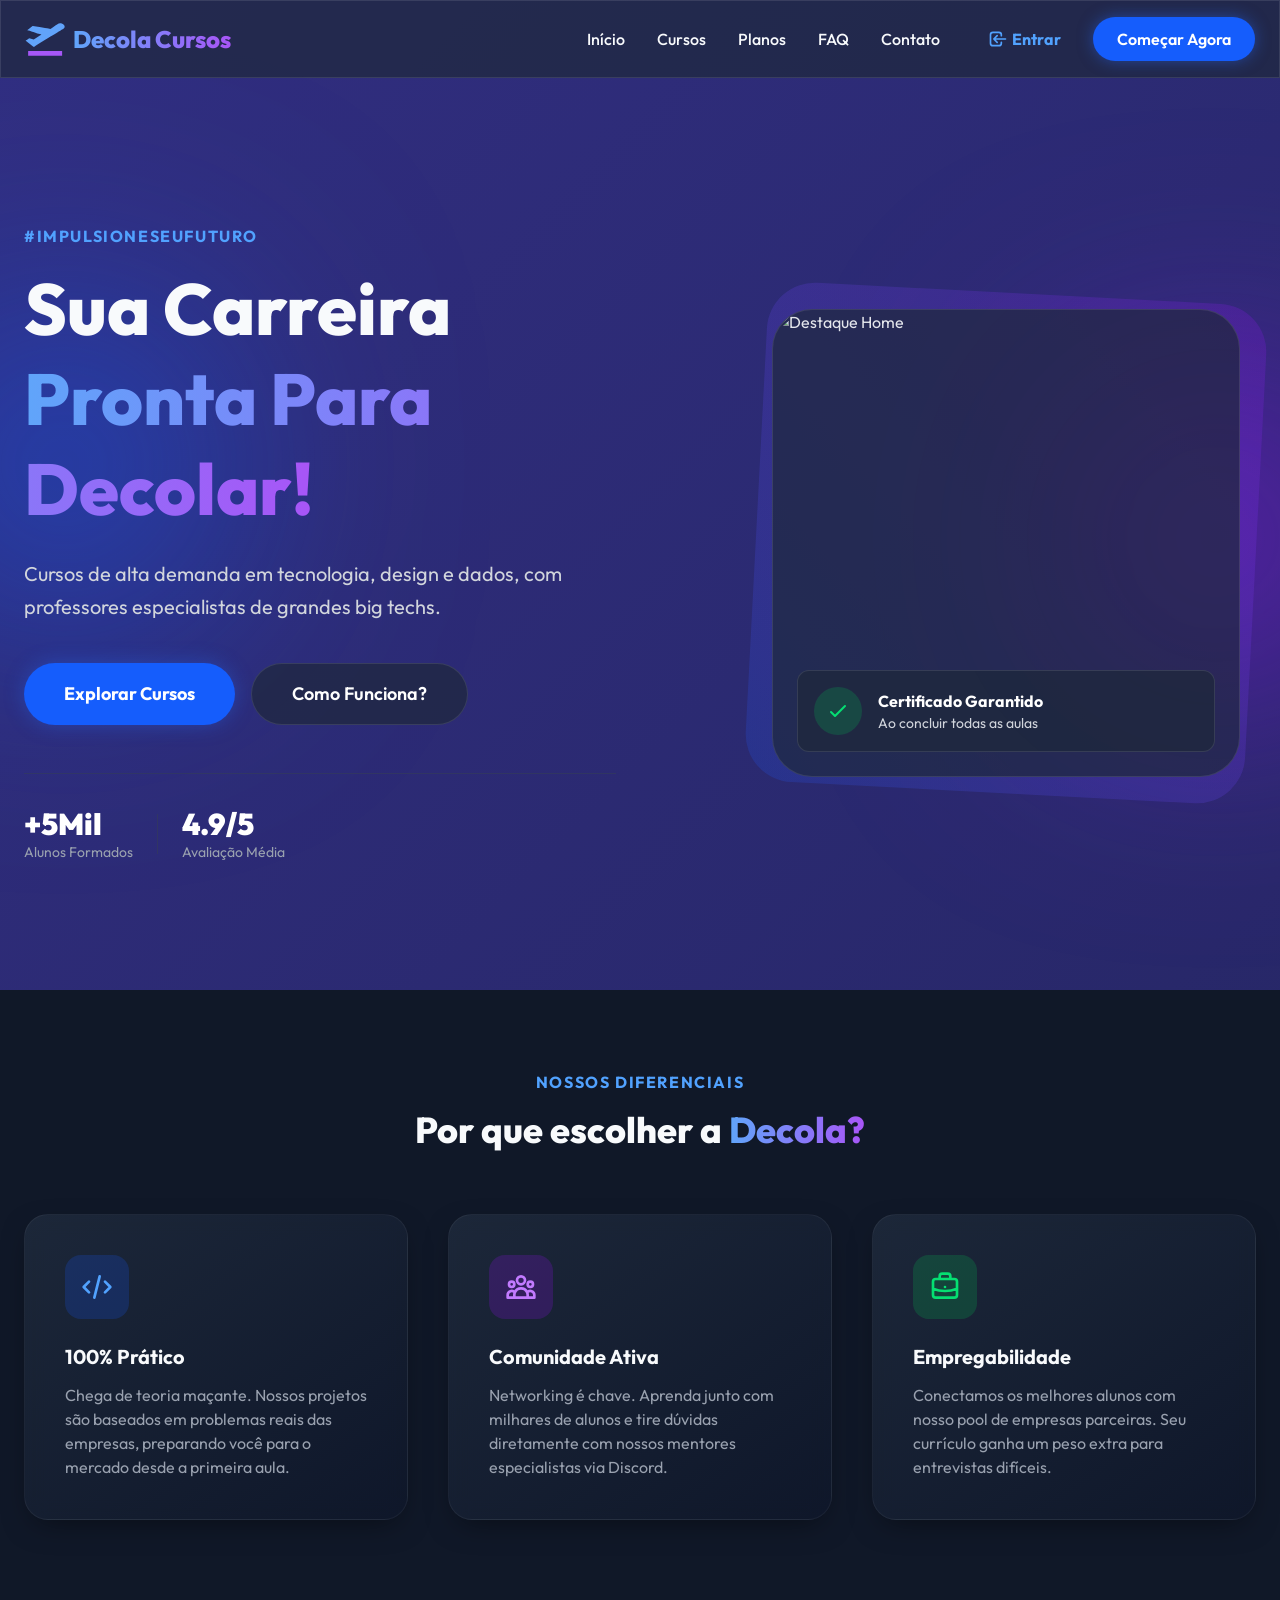
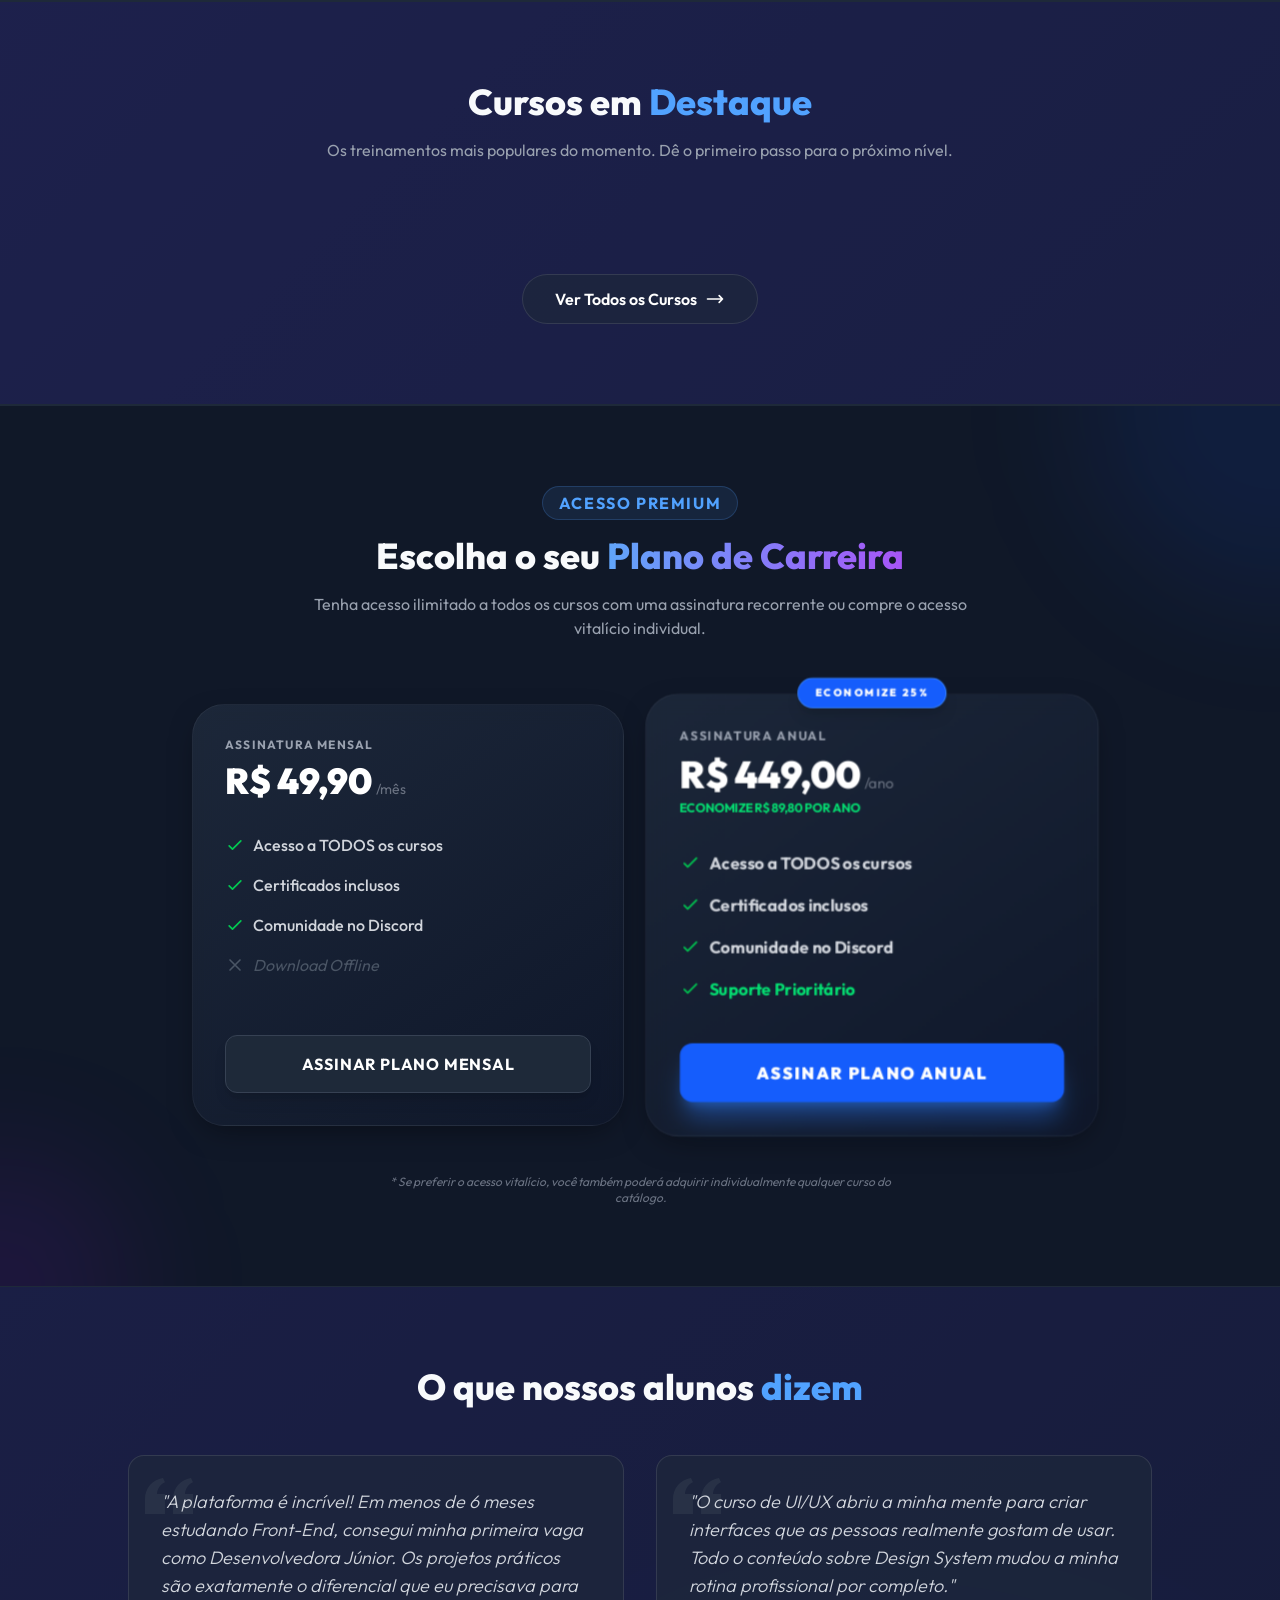
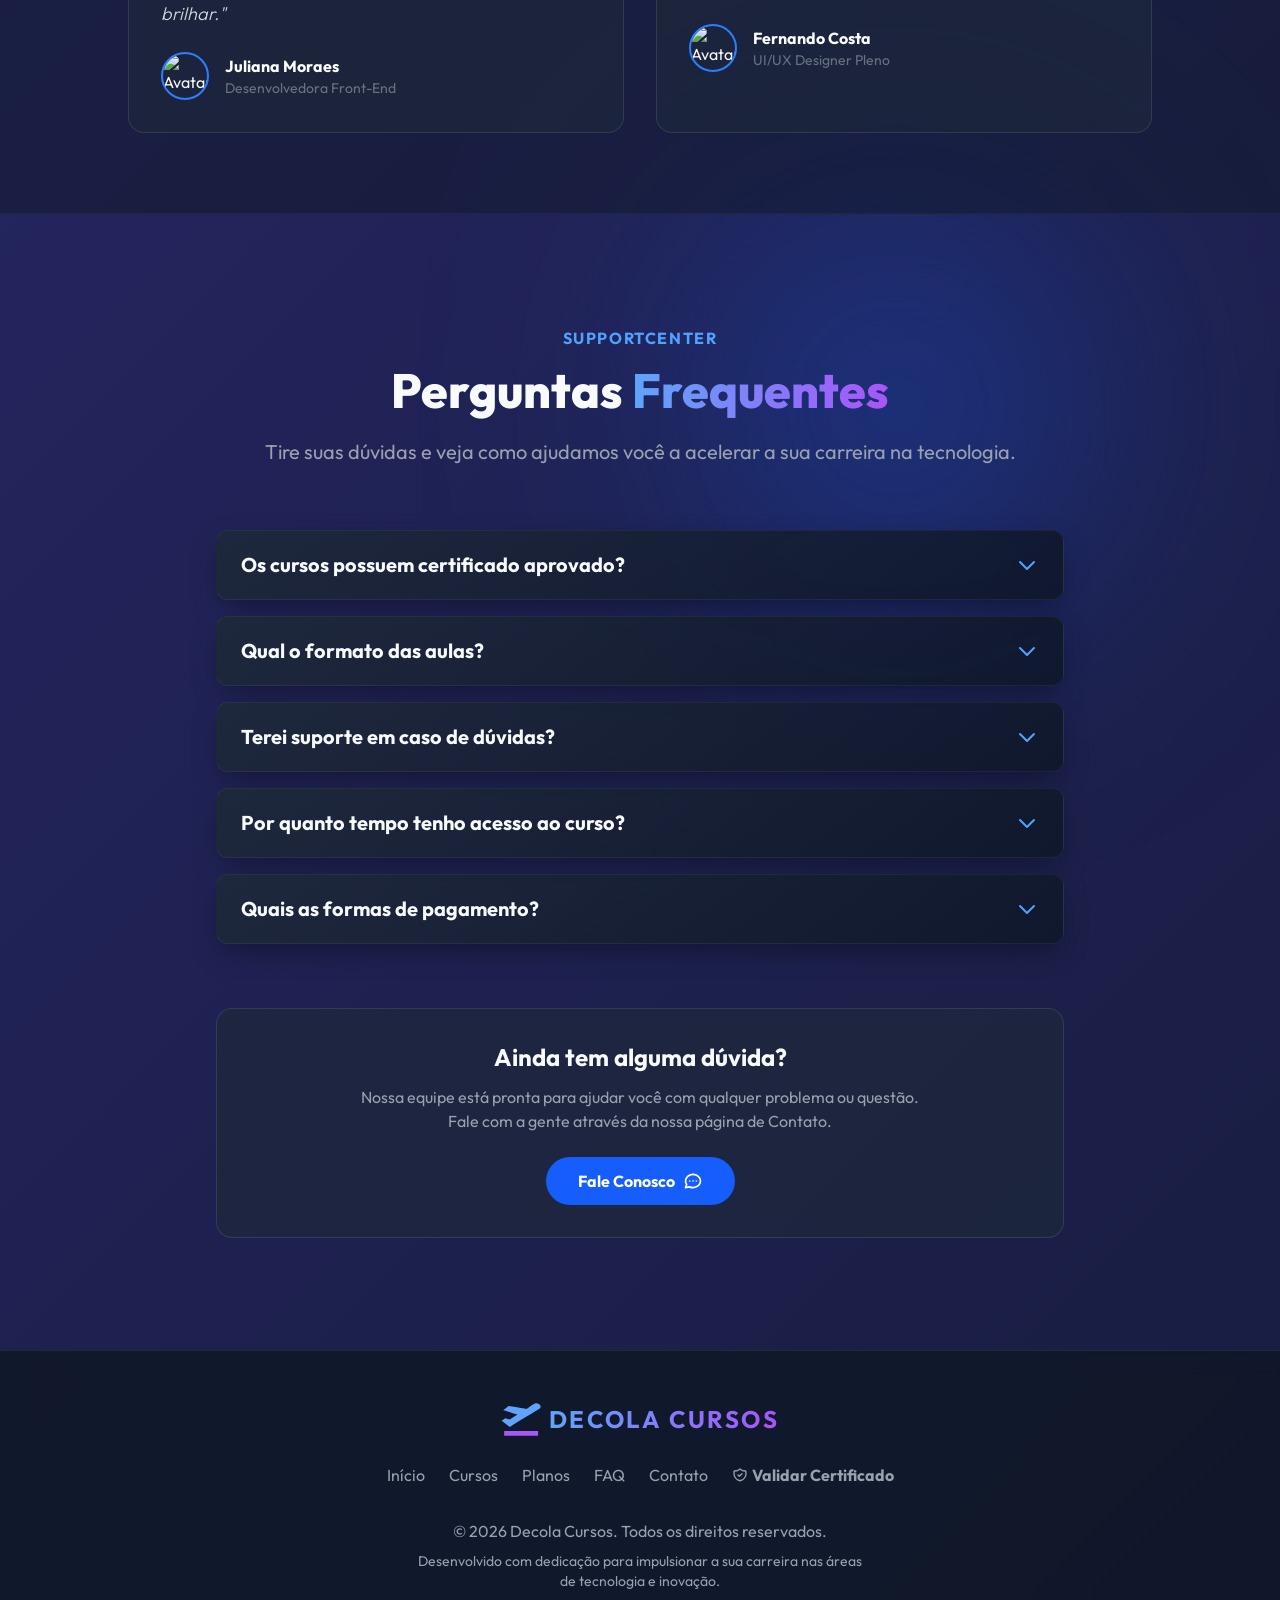
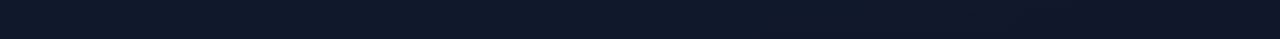
==== commit cc98d42a: "update CEO" ====
--- a/index.html
+++ b/index.html
@@ -8,13 +8,29 @@
   <link rel="icon" type="image/png" href="./icon.png" />
   <meta name="description"
     content="Decola Cursos é sua plataforma para aprender programação, design e muito mais com projetos práticos e professores experientes." />
+  <meta name="keywords" content="cursos, programação, design, projetos práticos, professores experientes">
+  <meta property="og:title" content="Decola Cursos | Aprenda e Decole na sua Carreira">
+  <meta property="og:description"
+    content="Decola Cursos é sua plataforma para aprender programação, design e muito mais com projetos práticos e professores experientes.">
+  <meta property="og:type" content="website">
+  <meta property="og:url" content="https://www.decola.com.br">
+  <meta property="og:image" content="https://www.decola.com.br/icon.png">
+
+  <meta name="twitter:title" content="Decola Cursos | Aprenda e Decole na sua Carreira">
+  <meta name="twitter:description"
+    content="Decola Cursos é sua plataforma para aprender programação, design e muito mais com projetos práticos e professores experientes.">
+  <meta name="twitter:image" content="https://www.decola.com.br/icon.png">
+  <script
+    type="application/ld+json">{"@context":"https://schema.org","@type":"WebPage","name":"Decola Cursos | Aprenda e Decole na sua Carreira","description":"Decola Cursos é sua plataforma para aprender programação, design e muito mais com projetos práticos e professores experientes."}</script>
+
+
   <!-- Google Fonts: Outfit -->
   <link rel="preconnect" href="https://fonts.googleapis.com">
   <link rel="preconnect" href="https://fonts.gstatic.com" crossorigin>
   <link href="https://fonts.googleapis.com/css2?family=Outfit:wght@300;400;500;600;700;800;900&display=swap"
     rel="stylesheet">
-  <script type="module" crossorigin src="./assets/index-OzFHMrXm.js"></script>
-  <link rel="stylesheet" crossorigin href="./assets/index-Bxz1wLHv.css">
+  <script type="module" crossorigin src="./assets/index-NlWRDDfl.js"></script>
+  <link rel="stylesheet" crossorigin href="./assets/index-B-wz8KRN.css">
 </head>
 
 <body class="bg-gray-900 text-gray-50 bg-animated overflow-x-hidden">
--- a/assets/index-B-wz8KRN.css
+++ b/assets/index-B-wz8KRN.css
@@ -0,0 +1 @@
+@layer properties{@supports (((-webkit-hyphens:none)) and (not (margin-trim:inline))) or ((-moz-orient:inline) and (not (color:rgb(from red r g b)))){*,:before,:after,::backdrop{--tw-translate-x:0;--tw-translate-y:0;--tw-translate-z:0;--tw-rotate-x:initial;--tw-rotate-y:initial;--tw-rotate-z:initial;--tw-skew-x:initial;--tw-skew-y:initial;--tw-space-y-reverse:0;--tw-space-x-reverse:0;--tw-border-style:solid;--tw-gradient-position:initial;--tw-gradient-from:#0000;--tw-gradient-via:#0000;--tw-gradient-to:#0000;--tw-gradient-stops:initial;--tw-gradient-via-stops:initial;--tw-gradient-from-position:0%;--tw-gradient-via-position:50%;--tw-gradient-to-position:100%;--tw-leading:initial;--tw-font-weight:initial;--tw-tracking:initial;--tw-shadow:0 0 #0000;--tw-shadow-color:initial;--tw-shadow-alpha:100%;--tw-inset-shadow:0 0 #0000;--tw-inset-shadow-color:initial;--tw-inset-shadow-alpha:100%;--tw-ring-color:initial;--tw-ring-shadow:0 0 #0000;--tw-inset-ring-color:initial;--tw-inset-ring-shadow:0 0 #0000;--tw-ring-inset:initial;--tw-ring-offset-width:0px;--tw-ring-offset-color:#fff;--tw-ring-offset-shadow:0 0 #0000;--tw-outline-style:solid;--tw-blur:initial;--tw-brightness:initial;--tw-contrast:initial;--tw-grayscale:initial;--tw-hue-rotate:initial;--tw-invert:initial;--tw-opacity:initial;--tw-saturate:initial;--tw-sepia:initial;--tw-drop-shadow:initial;--tw-drop-shadow-color:initial;--tw-drop-shadow-alpha:100%;--tw-drop-shadow-size:initial;--tw-backdrop-blur:initial;--tw-backdrop-brightness:initial;--tw-backdrop-contrast:initial;--tw-backdrop-grayscale:initial;--tw-backdrop-hue-rotate:initial;--tw-backdrop-invert:initial;--tw-backdrop-opacity:initial;--tw-backdrop-saturate:initial;--tw-backdrop-sepia:initial;--tw-duration:initial;--tw-scale-x:1;--tw-scale-y:1;--tw-scale-z:1}}}@layer theme{:root,:host{--font-sans:"Outfit", "Inter", sans-serif;--font-mono:ui-monospace, SFMono-Regular, Menlo, Monaco, Consolas, "Liberation Mono", "Courier New", monospace;--color-red-200:oklch(88.5% .062 18.334);--color-red-300:oklch(80.8% .114 19.571);--color-red-400:oklch(70.4% .191 22.216);--color-red-500:oklch(63.7% .237 25.331);--color-red-600:oklch(57.7% .245 27.325);--color-red-900:oklch(39.6% .141 25.723);--color-amber-400:oklch(82.8% .189 84.429);--color-yellow-400:oklch(85.2% .199 91.936);--color-yellow-500:oklch(79.5% .184 86.047);--color-yellow-600:oklch(68.1% .162 75.834);--color-green-200:oklch(92.5% .084 155.995);--color-green-400:oklch(79.2% .209 151.711);--color-green-500:oklch(72.3% .219 149.579);--color-green-600:oklch(62.7% .194 149.214);--color-green-900:oklch(39.3% .095 152.535);--color-blue-300:oklch(80.9% .105 251.813);--color-blue-400:oklch(70.7% .165 254.624);--color-blue-500:oklch(62.3% .214 259.815);--color-blue-600:oklch(54.6% .245 262.881);--color-blue-900:oklch(37.9% .146 265.522);--color-indigo-400:oklch(67.3% .182 276.935);--color-indigo-500:oklch(58.5% .233 277.117);--color-indigo-600:oklch(51.1% .262 276.966);--color-purple-400:oklch(71.4% .203 305.504);--color-purple-500:oklch(62.7% .265 303.9);--color-purple-600:oklch(55.8% .288 302.321);--color-gray-50:oklch(98.5% .002 247.839);--color-gray-200:oklch(92.8% .006 264.531);--color-gray-300:oklch(87.2% .01 258.338);--color-gray-400:oklch(70.7% .022 261.325);--color-gray-500:oklch(55.1% .027 264.364);--color-gray-600:oklch(44.6% .03 256.802);--color-gray-700:oklch(37.3% .034 259.733);--color-gray-800:oklch(27.8% .033 256.848);--color-gray-900:oklch(21% .034 264.665);--color-gray-950:oklch(13% .028 261.692);--color-black:#000;--color-white:#fff;--spacing:.25rem;--container-md:28rem;--container-lg:32rem;--container-xl:36rem;--container-2xl:42rem;--container-3xl:48rem;--container-4xl:56rem;--container-5xl:64rem;--text-xs:.75rem;--text-xs--line-height:calc(1 / .75);--text-sm:.875rem;--text-sm--line-height:calc(1.25 / .875);--text-lg:1.125rem;--text-lg--line-height:calc(1.75 / 1.125);--text-xl:1.25rem;--text-xl--line-height:calc(1.75 / 1.25);--text-2xl:1.5rem;--text-2xl--line-height:calc(2 / 1.5);--text-3xl:1.875rem;--text-3xl--line-height: 1.2 ;--text-4xl:2.25rem;--text-4xl--line-height:calc(2.5 / 2.25);--text-5xl:3rem;--text-5xl--line-height:1;--text-6xl:3.75rem;--text-6xl--line-height:1;--text-7xl:4.5rem;--text-7xl--line-height:1;--font-weight-light:300;--font-weight-normal:400;--font-weight-medium:500;--font-weight-semibold:600;--font-weight-bold:700;--font-weight-extrabold:800;--font-weight-black:900;--tracking-tight:-.025em;--tracking-wide:.025em;--tracking-wider:.05em;--tracking-widest:.1em;--leading-tight:1.25;--leading-snug:1.375;--leading-relaxed:1.625;--radius-lg:.5rem;--radius-xl:.75rem;--radius-2xl:1rem;--radius-3xl:1.5rem;--drop-shadow-lg:0 4px 4px #00000026;--animate-spin:spin 1s linear infinite;--animate-pulse:pulse 2s cubic-bezier(.4, 0, .6, 1) infinite;--animate-bounce:bounce 1s infinite;--blur-sm:8px;--blur-md:12px;--blur-xl:24px;--blur-2xl:40px;--blur-3xl:64px;--aspect-video:16 / 9;--default-transition-duration:.15s;--default-transition-timing-function:cubic-bezier(.4, 0, .2, 1);--default-font-family:var(--font-sans);--default-mono-font-family:var(--font-mono);--color-brand-light:#60a5fa;--color-brand-primary:#3b82f6;--color-bg-base:#0f172a;--color-bg-elevated:#334155;--color-text-primary:#f8fafc}}@layer base{*,:after,:before,::backdrop{box-sizing:border-box;border:0 solid;margin:0;padding:0}::file-selector-button{box-sizing:border-box;border:0 solid;margin:0;padding:0}html,:host{-webkit-text-size-adjust:100%;tab-size:4;line-height:1.5;font-family:var(--default-font-family,ui-sans-serif, system-ui, sans-serif, "Apple Color Emoji", "Segoe UI Emoji", "Segoe UI Symbol", "Noto Color Emoji");font-feature-settings:var(--default-font-feature-settings,normal);font-variation-settings:var(--default-font-variation-settings,normal);-webkit-tap-highlight-color:transparent}hr{height:0;color:inherit;border-top-width:1px}abbr:where([title]){-webkit-text-decoration:underline dotted;text-decoration:underline dotted}h1,h2,h3,h4,h5,h6{font-size:inherit;font-weight:inherit}a{color:inherit;-webkit-text-decoration:inherit;text-decoration:inherit}b,strong{font-weight:bolder}code,kbd,samp,pre{font-family:var(--default-mono-font-family,ui-monospace, SFMono-Regular, Menlo, Monaco, Consolas, "Liberation Mono", "Courier New", monospace);font-feature-settings:var(--default-mono-font-feature-settings,normal);font-variation-settings:var(--default-mono-font-variation-settings,normal);font-size:1em}small{font-size:80%}sub,sup{vertical-align:baseline;font-size:75%;line-height:0;position:relative}sub{bottom:-.25em}sup{top:-.5em}table{text-indent:0;border-color:inherit;border-collapse:collapse}:-moz-focusring{outline:auto}progress{vertical-align:baseline}summary{display:list-item}ol,ul,menu{list-style:none}img,svg,video,canvas,audio,iframe,embed,object{vertical-align:middle;display:block}img,video{max-width:100%;height:auto}button,input,select,optgroup,textarea{font:inherit;font-feature-settings:inherit;font-variation-settings:inherit;letter-spacing:inherit;color:inherit;opacity:1;background-color:#0000;border-radius:0}::file-selector-button{font:inherit;font-feature-settings:inherit;font-variation-settings:inherit;letter-spacing:inherit;color:inherit;opacity:1;background-color:#0000;border-radius:0}:where(select:is([multiple],[size])) optgroup{font-weight:bolder}:where(select:is([multiple],[size])) optgroup option{padding-inline-start:20px}::file-selector-button{margin-inline-end:4px}::placeholder{opacity:1}@supports (not ((-webkit-appearance:-apple-pay-button))) or (contain-intrinsic-size:1px){::placeholder{color:currentColor}@supports (color:color-mix(in lab,red,red)){::placeholder{color:color-mix(in oklab,currentcolor 50%,transparent)}}}textarea{resize:vertical}::-webkit-search-decoration{-webkit-appearance:none}::-webkit-date-and-time-value{min-height:1lh;text-align:inherit}::-webkit-datetime-edit{display:inline-flex}::-webkit-datetime-edit-fields-wrapper{padding:0}::-webkit-datetime-edit{padding-block:0}::-webkit-datetime-edit-year-field{padding-block:0}::-webkit-datetime-edit-month-field{padding-block:0}::-webkit-datetime-edit-day-field{padding-block:0}::-webkit-datetime-edit-hour-field{padding-block:0}::-webkit-datetime-edit-minute-field{padding-block:0}::-webkit-datetime-edit-second-field{padding-block:0}::-webkit-datetime-edit-millisecond-field{padding-block:0}::-webkit-datetime-edit-meridiem-field{padding-block:0}::-webkit-calendar-picker-indicator{line-height:1}:-moz-ui-invalid{box-shadow:none}button,input:where([type=button],[type=reset],[type=submit]){appearance:button}::file-selector-button{appearance:button}::-webkit-inner-spin-button{height:auto}::-webkit-outer-spin-button{height:auto}[hidden]:where(:not([hidden=until-found])){display:none!important}}@layer components;@layer utilities{.pointer-events-none{pointer-events:none}.collapse{visibility:collapse}.invisible{visibility:hidden}.visible{visibility:visible}.absolute{position:absolute}.fixed{position:fixed}.relative{position:relative}.static{position:static}.sticky{position:sticky}.inset-0{inset:calc(var(--spacing) * 0)}.inset-4{inset:calc(var(--spacing) * 4)}.inset-y-0{inset-block:calc(var(--spacing) * 0)}.start{inset-inline-start:var(--spacing)}.end{inset-inline-end:var(--spacing)}.-top-4{top:calc(var(--spacing) * -4)}.-top-5{top:calc(var(--spacing) * -5)}.top-0{top:calc(var(--spacing) * 0)}.top-1\/2{top:50%}.top-1\/3{top:33.3333%}.top-1\/4{top:25%}.top-2{top:calc(var(--spacing) * 2)}.top-3{top:calc(var(--spacing) * 3)}.top-4{top:calc(var(--spacing) * 4)}.top-20{top:calc(var(--spacing) * 20)}.top-32{top:calc(var(--spacing) * 32)}.-right-20{right:calc(var(--spacing) * -20)}.right-0{right:calc(var(--spacing) * 0)}.right-2{right:calc(var(--spacing) * 2)}.right-3{right:calc(var(--spacing) * 3)}.right-4{right:calc(var(--spacing) * 4)}.right-6{right:calc(var(--spacing) * 6)}.bottom-0{bottom:calc(var(--spacing) * 0)}.bottom-3{bottom:calc(var(--spacing) * 3)}.bottom-4{bottom:calc(var(--spacing) * 4)}.bottom-6{bottom:calc(var(--spacing) * 6)}.bottom-8{bottom:calc(var(--spacing) * 8)}.-left-20{left:calc(var(--spacing) * -20)}.left-0{left:calc(var(--spacing) * 0)}.left-1\/2{left:50%}.left-4{left:calc(var(--spacing) * 4)}.left-6{left:calc(var(--spacing) * 6)}.left-10{left:calc(var(--spacing) * 10)}.z-10{z-index:10}.z-20{z-index:20}.z-30{z-index:30}.z-50{z-index:50}.z-\[100\]{z-index:100}.z-\[999\]{z-index:999}.col-span-full{grid-column:1/-1}.container{width:100%}@media(min-width:40rem){.container{max-width:40rem}}@media(min-width:48rem){.container{max-width:48rem}}@media(min-width:64rem){.container{max-width:64rem}}@media(min-width:80rem){.container{max-width:80rem}}@media(min-width:96rem){.container{max-width:96rem}}.mx-auto{margin-inline:auto}.my-2{margin-block:calc(var(--spacing) * 2)}.-mt-10{margin-top:calc(var(--spacing) * -10)}.-mt-48{margin-top:calc(var(--spacing) * -48)}.-mt-64{margin-top:calc(var(--spacing) * -64)}.mt-0\.5{margin-top:calc(var(--spacing) * .5)}.mt-1{margin-top:calc(var(--spacing) * 1)}.mt-2{margin-top:calc(var(--spacing) * 2)}.mt-4{margin-top:calc(var(--spacing) * 4)}.mt-6{margin-top:calc(var(--spacing) * 6)}.mt-8{margin-top:calc(var(--spacing) * 8)}.mt-10{margin-top:calc(var(--spacing) * 10)}.mt-12{margin-top:calc(var(--spacing) * 12)}.mt-16{margin-top:calc(var(--spacing) * 16)}.mt-24{margin-top:calc(var(--spacing) * 24)}.mt-auto{margin-top:auto}.-mr-48{margin-right:calc(var(--spacing) * -48)}.-mr-64{margin-right:calc(var(--spacing) * -64)}.mr-2{margin-right:calc(var(--spacing) * 2)}.mr-3{margin-right:calc(var(--spacing) * 3)}.-mb-32{margin-bottom:calc(var(--spacing) * -32)}.mb-1{margin-bottom:calc(var(--spacing) * 1)}.mb-2{margin-bottom:calc(var(--spacing) * 2)}.mb-3{margin-bottom:calc(var(--spacing) * 3)}.mb-4{margin-bottom:calc(var(--spacing) * 4)}.mb-5{margin-bottom:calc(var(--spacing) * 5)}.mb-6{margin-bottom:calc(var(--spacing) * 6)}.mb-8{margin-bottom:calc(var(--spacing) * 8)}.mb-10{margin-bottom:calc(var(--spacing) * 10)}.mb-12{margin-bottom:calc(var(--spacing) * 12)}.mb-16{margin-bottom:calc(var(--spacing) * 16)}.mb-20{margin-bottom:calc(var(--spacing) * 20)}.-ml-1{margin-left:calc(var(--spacing) * -1)}.-ml-32{margin-left:calc(var(--spacing) * -32)}.ml-0\.5{margin-left:calc(var(--spacing) * .5)}.ml-1{margin-left:calc(var(--spacing) * 1)}.ml-2{margin-left:calc(var(--spacing) * 2)}.ml-4{margin-left:calc(var(--spacing) * 4)}.line-clamp-1{-webkit-line-clamp:1;-webkit-box-orient:vertical;display:-webkit-box;overflow:hidden}.line-clamp-2{-webkit-line-clamp:2;-webkit-box-orient:vertical;display:-webkit-box;overflow:hidden}.line-clamp-3{-webkit-line-clamp:3;-webkit-box-orient:vertical;display:-webkit-box;overflow:hidden}.block{display:block}.contents{display:contents}.flex{display:flex}.flow-root{display:flow-root}.grid{display:grid}.hidden{display:none}.inline{display:inline}.inline-block{display:inline-block}.inline-flex{display:inline-flex}.inline-grid{display:inline-grid}.inline-table{display:inline-table}.list-item{display:list-item}.table{display:table}.table-caption{display:table-caption}.table-cell{display:table-cell}.table-column{display:table-column}.table-column-group{display:table-column-group}.table-footer-group{display:table-footer-group}.table-header-group{display:table-header-group}.table-row{display:table-row}.table-row-group{display:table-row-group}.aspect-square{aspect-ratio:1}.aspect-video{aspect-ratio:var(--aspect-video)}.h-1{height:calc(var(--spacing) * 1)}.h-1\.5{height:calc(var(--spacing) * 1.5)}.h-2{height:calc(var(--spacing) * 2)}.h-3{height:calc(var(--spacing) * 3)}.h-3\.5{height:calc(var(--spacing) * 3.5)}.h-4{height:calc(var(--spacing) * 4)}.h-5{height:calc(var(--spacing) * 5)}.h-6{height:calc(var(--spacing) * 6)}.h-8{height:calc(var(--spacing) * 8)}.h-10{height:calc(var(--spacing) * 10)}.h-12{height:calc(var(--spacing) * 12)}.h-14{height:calc(var(--spacing) * 14)}.h-16{height:calc(var(--spacing) * 16)}.h-20{height:calc(var(--spacing) * 20)}.h-24{height:calc(var(--spacing) * 24)}.h-28{height:calc(var(--spacing) * 28)}.h-32{height:calc(var(--spacing) * 32)}.h-48{height:calc(var(--spacing) * 48)}.h-56{height:calc(var(--spacing) * 56)}.h-64{height:calc(var(--spacing) * 64)}.h-72{height:calc(var(--spacing) * 72)}.h-96{height:calc(var(--spacing) * 96)}.h-\[40vh\]{height:40vh}.h-\[50vh\]{height:50vh}.h-\[250px\]{height:250px}.h-\[300px\]{height:300px}.h-\[500px\]{height:500px}.h-\[600px\]{height:600px}.h-full{height:100%}.h-px{height:1px}.max-h-\[65vh\]{max-height:65vh}.min-h-\[50vh\]{min-height:50vh}.min-h-\[60vh\]{min-height:60vh}.min-h-\[75vh\]{min-height:75vh}.min-h-\[400px\]{min-height:400px}.min-h-\[calc\(100vh-300px\)\]{min-height:calc(100vh - 300px)}.min-h-screen{min-height:100vh}.w-1\.5{width:calc(var(--spacing) * 1.5)}.w-1\/4{width:25%}.w-3{width:calc(var(--spacing) * 3)}.w-3\.5{width:calc(var(--spacing) * 3.5)}.w-4{width:calc(var(--spacing) * 4)}.w-5{width:calc(var(--spacing) * 5)}.w-6{width:calc(var(--spacing) * 6)}.w-8{width:calc(var(--spacing) * 8)}.w-10{width:calc(var(--spacing) * 10)}.w-12{width:calc(var(--spacing) * 12)}.w-16{width:calc(var(--spacing) * 16)}.w-20{width:calc(var(--spacing) * 20)}.w-32{width:calc(var(--spacing) * 32)}.w-64{width:calc(var(--spacing) * 64)}.w-72{width:calc(var(--spacing) * 72)}.w-96{width:calc(var(--spacing) * 96)}.w-\[300px\]{width:300px}.w-\[500px\]{width:500px}.w-\[600px\]{width:600px}.w-full{width:100%}.w-px{width:1px}.max-w-2xl{max-width:var(--container-2xl)}.max-w-3xl{max-width:var(--container-3xl)}.max-w-4xl{max-width:var(--container-4xl)}.max-w-5xl{max-width:var(--container-5xl)}.max-w-\[150px\]{max-width:150px}.max-w-\[500px\]{max-width:500px}.max-w-\[1200px\]{max-width:1200px}.max-w-lg{max-width:var(--container-lg)}.max-w-md{max-width:var(--container-md)}.max-w-xl{max-width:var(--container-xl)}.min-w-0{min-width:calc(var(--spacing) * 0)}.min-w-\[50px\]{min-width:50px}.min-w-\[600px\]{min-width:600px}.min-w-\[700px\]{min-width:700px}.min-w-\[800px\]{min-width:800px}.flex-1{flex:1}.flex-shrink-0,.shrink-0{flex-shrink:0}.border-collapse{border-collapse:collapse}.-translate-x-1\/2{--tw-translate-x: -50% ;translate:var(--tw-translate-x) var(--tw-translate-y)}.-translate-y-1\/2{--tw-translate-y: -50% ;translate:var(--tw-translate-x) var(--tw-translate-y)}.scale-\[1\.02\]{scale:1.02}.rotate-3{rotate:3deg}.transform{transform:var(--tw-rotate-x,) var(--tw-rotate-y,) var(--tw-rotate-z,) var(--tw-skew-x,) var(--tw-skew-y,)}.transform\!{transform:var(--tw-rotate-x,) var(--tw-rotate-y,) var(--tw-rotate-z,) var(--tw-skew-x,) var(--tw-skew-y,)!important}.animate-bounce{animation:var(--animate-bounce)}.animate-pulse{animation:var(--animate-pulse)}.animate-spin{animation:var(--animate-spin)}.cursor-not-allowed{cursor:not-allowed}.cursor-pointer{cursor:pointer}.resize{resize:both}.resize-none{resize:none}.appearance-none{appearance:none}.grid-cols-1{grid-template-columns:repeat(1,minmax(0,1fr))}.flex-col{flex-direction:column}.flex-wrap{flex-wrap:wrap}.items-baseline{align-items:baseline}.items-center{align-items:center}.items-start{align-items:flex-start}.justify-between{justify-content:space-between}.justify-center{justify-content:center}.justify-end{justify-content:flex-end}.gap-1{gap:calc(var(--spacing) * 1)}.gap-2{gap:calc(var(--spacing) * 2)}.gap-3{gap:calc(var(--spacing) * 3)}.gap-4{gap:calc(var(--spacing) * 4)}.gap-5{gap:calc(var(--spacing) * 5)}.gap-6{gap:calc(var(--spacing) * 6)}.gap-8{gap:calc(var(--spacing) * 8)}.gap-10{gap:calc(var(--spacing) * 10)}.gap-12{gap:calc(var(--spacing) * 12)}:where(.space-y-2>:not(:last-child)){--tw-space-y-reverse:0;margin-block-start:calc(calc(var(--spacing) * 2) * var(--tw-space-y-reverse));margin-block-end:calc(calc(var(--spacing) * 2) * calc(1 - var(--tw-space-y-reverse)))}:where(.space-y-3>:not(:last-child)){--tw-space-y-reverse:0;margin-block-start:calc(calc(var(--spacing) * 3) * var(--tw-space-y-reverse));margin-block-end:calc(calc(var(--spacing) * 3) * calc(1 - var(--tw-space-y-reverse)))}:where(.space-y-4>:not(:last-child)){--tw-space-y-reverse:0;margin-block-start:calc(calc(var(--spacing) * 4) * var(--tw-space-y-reverse));margin-block-end:calc(calc(var(--spacing) * 4) * calc(1 - var(--tw-space-y-reverse)))}:where(.space-y-5>:not(:last-child)){--tw-space-y-reverse:0;margin-block-start:calc(calc(var(--spacing) * 5) * var(--tw-space-y-reverse));margin-block-end:calc(calc(var(--spacing) * 5) * calc(1 - var(--tw-space-y-reverse)))}:where(.space-y-6>:not(:last-child)){--tw-space-y-reverse:0;margin-block-start:calc(calc(var(--spacing) * 6) * var(--tw-space-y-reverse));margin-block-end:calc(calc(var(--spacing) * 6) * calc(1 - var(--tw-space-y-reverse)))}:where(.space-y-8>:not(:last-child)){--tw-space-y-reverse:0;margin-block-start:calc(calc(var(--spacing) * 8) * var(--tw-space-y-reverse));margin-block-end:calc(calc(var(--spacing) * 8) * calc(1 - var(--tw-space-y-reverse)))}:where(.space-y-12>:not(:last-child)){--tw-space-y-reverse:0;margin-block-start:calc(calc(var(--spacing) * 12) * var(--tw-space-y-reverse));margin-block-end:calc(calc(var(--spacing) * 12) * calc(1 - var(--tw-space-y-reverse)))}:where(.space-x-8>:not(:last-child)){--tw-space-x-reverse:0;margin-inline-start:calc(calc(var(--spacing) * 8) * var(--tw-space-x-reverse));margin-inline-end:calc(calc(var(--spacing) * 8) * calc(1 - var(--tw-space-x-reverse)))}.truncate{text-overflow:ellipsis;white-space:nowrap;overflow:hidden}.overflow-hidden{overflow:hidden}.overflow-x-auto{overflow-x:auto}.overflow-x-hidden{overflow-x:hidden}.overflow-y-auto{overflow-y:auto}.rounded{border-radius:.25rem}.rounded-2xl{border-radius:var(--radius-2xl)}.rounded-3xl{border-radius:var(--radius-3xl)}.rounded-\[2\.5rem\]{border-radius:2.5rem}.rounded-\[2rem\]{border-radius:2rem}.rounded-\[3rem\]{border-radius:3rem}.rounded-full{border-radius:3.40282e38px}.rounded-lg{border-radius:var(--radius-lg)}.rounded-xl{border-radius:var(--radius-xl)}.rounded-tl-xl{border-top-left-radius:var(--radius-xl)}.rounded-tr-xl{border-top-right-radius:var(--radius-xl)}.border{border-style:var(--tw-border-style);border-width:1px}.border-0{border-style:var(--tw-border-style);border-width:0}.border-2{border-style:var(--tw-border-style);border-width:2px}.border-y{border-block-style:var(--tw-border-style);border-block-width:1px}.border-t{border-top-style:var(--tw-border-style);border-top-width:1px}.border-t-4{border-top-style:var(--tw-border-style);border-top-width:4px}.border-b{border-bottom-style:var(--tw-border-style);border-bottom-width:1px}.border-b-2{border-bottom-style:var(--tw-border-style);border-bottom-width:2px}.border-l{border-left-style:var(--tw-border-style);border-left-width:1px}.border-l-2{border-left-style:var(--tw-border-style);border-left-width:2px}.border-l-4{border-left-style:var(--tw-border-style);border-left-width:4px}.border-dashed{--tw-border-style:dashed;border-style:dashed}.border-blue-400{border-color:var(--color-blue-400)}.border-blue-400\/20{border-color:#54a2ff33}@supports (color:color-mix(in lab,red,red)){.border-blue-400\/20{border-color:color-mix(in oklab,var(--color-blue-400) 20%,transparent)}}.border-blue-400\/50{border-color:#54a2ff80}@supports (color:color-mix(in lab,red,red)){.border-blue-400\/50{border-color:color-mix(in oklab,var(--color-blue-400) 50%,transparent)}}.border-blue-500{border-color:var(--color-blue-500)}.border-blue-500\/20{border-color:#3080ff33}@supports (color:color-mix(in lab,red,red)){.border-blue-500\/20{border-color:color-mix(in oklab,var(--color-blue-500) 20%,transparent)}}.border-blue-500\/30{border-color:#3080ff4d}@supports (color:color-mix(in lab,red,red)){.border-blue-500\/30{border-color:color-mix(in oklab,var(--color-blue-500) 30%,transparent)}}.border-blue-500\/50{border-color:#3080ff80}@supports (color:color-mix(in lab,red,red)){.border-blue-500\/50{border-color:color-mix(in oklab,var(--color-blue-500) 50%,transparent)}}.border-blue-600{border-color:var(--color-blue-600)}.border-blue-600\/30{border-color:#155dfc4d}@supports (color:color-mix(in lab,red,red)){.border-blue-600\/30{border-color:color-mix(in oklab,var(--color-blue-600) 30%,transparent)}}.border-gray-600{border-color:var(--color-gray-600)}.border-gray-700{border-color:var(--color-gray-700)}.border-gray-700\/50{border-color:#36415380}@supports (color:color-mix(in lab,red,red)){.border-gray-700\/50{border-color:color-mix(in oklab,var(--color-gray-700) 50%,transparent)}}.border-gray-800{border-color:var(--color-gray-800)}.border-gray-800\/50{border-color:#1e293980}@supports (color:color-mix(in lab,red,red)){.border-gray-800\/50{border-color:color-mix(in oklab,var(--color-gray-800) 50%,transparent)}}.border-gray-800\/80{border-color:#1e2939cc}@supports (color:color-mix(in lab,red,red)){.border-gray-800\/80{border-color:color-mix(in oklab,var(--color-gray-800) 80%,transparent)}}.border-green-500\/20{border-color:#00c75833}@supports (color:color-mix(in lab,red,red)){.border-green-500\/20{border-color:color-mix(in oklab,var(--color-green-500) 20%,transparent)}}.border-green-500\/30{border-color:#00c7584d}@supports (color:color-mix(in lab,red,red)){.border-green-500\/30{border-color:color-mix(in oklab,var(--color-green-500) 30%,transparent)}}.border-green-500\/50{border-color:#00c75880}@supports (color:color-mix(in lab,red,red)){.border-green-500\/50{border-color:color-mix(in oklab,var(--color-green-500) 50%,transparent)}}.border-indigo-500{border-color:var(--color-indigo-500)}.border-indigo-500\/30{border-color:#625fff4d}@supports (color:color-mix(in lab,red,red)){.border-indigo-500\/30{border-color:color-mix(in oklab,var(--color-indigo-500) 30%,transparent)}}.border-purple-500{border-color:var(--color-purple-500)}.border-purple-500\/30{border-color:#ac4bff4d}@supports (color:color-mix(in lab,red,red)){.border-purple-500\/30{border-color:color-mix(in oklab,var(--color-purple-500) 30%,transparent)}}.border-red-500{border-color:var(--color-red-500)}.border-red-500\/20{border-color:#fb2c3633}@supports (color:color-mix(in lab,red,red)){.border-red-500\/20{border-color:color-mix(in oklab,var(--color-red-500) 20%,transparent)}}.border-red-500\/30{border-color:#fb2c364d}@supports (color:color-mix(in lab,red,red)){.border-red-500\/30{border-color:color-mix(in oklab,var(--color-red-500) 30%,transparent)}}.border-red-500\/50{border-color:#fb2c3680}@supports (color:color-mix(in lab,red,red)){.border-red-500\/50{border-color:color-mix(in oklab,var(--color-red-500) 50%,transparent)}}.border-white{border-color:var(--color-white)}.border-white\/10{border-color:#ffffff1a}@supports (color:color-mix(in lab,red,red)){.border-white\/10{border-color:color-mix(in oklab,var(--color-white) 10%,transparent)}}.border-yellow-500\/20{border-color:#edb20033}@supports (color:color-mix(in lab,red,red)){.border-yellow-500\/20{border-color:color-mix(in oklab,var(--color-yellow-500) 20%,transparent)}}.border-yellow-500\/30{border-color:#edb2004d}@supports (color:color-mix(in lab,red,red)){.border-yellow-500\/30{border-color:color-mix(in oklab,var(--color-yellow-500) 30%,transparent)}}.border-yellow-500\/50{border-color:#edb20080}@supports (color:color-mix(in lab,red,red)){.border-yellow-500\/50{border-color:color-mix(in oklab,var(--color-yellow-500) 50%,transparent)}}.border-t-blue-500{border-top-color:var(--color-blue-500)}.border-t-green-500{border-top-color:var(--color-green-500)}.border-t-indigo-500{border-top-color:var(--color-indigo-500)}.border-t-purple-500{border-top-color:var(--color-purple-500)}.border-t-red-500{border-top-color:var(--color-red-500)}.border-t-yellow-500{border-top-color:var(--color-yellow-500)}.border-l-blue-500{border-left-color:var(--color-blue-500)}.border-l-transparent{border-left-color:#0000}.bg-black{background-color:var(--color-black)}.bg-black\/20{background-color:#0003}@supports (color:color-mix(in lab,red,red)){.bg-black\/20{background-color:color-mix(in oklab,var(--color-black) 20%,transparent)}}.bg-black\/80{background-color:#000c}@supports (color:color-mix(in lab,red,red)){.bg-black\/80{background-color:color-mix(in oklab,var(--color-black) 80%,transparent)}}.bg-blue-400\/10{background-color:#54a2ff1a}@supports (color:color-mix(in lab,red,red)){.bg-blue-400\/10{background-color:color-mix(in oklab,var(--color-blue-400) 10%,transparent)}}.bg-blue-500{background-color:var(--color-blue-500)}.bg-blue-500\/10{background-color:#3080ff1a}@supports (color:color-mix(in lab,red,red)){.bg-blue-500\/10{background-color:color-mix(in oklab,var(--color-blue-500) 10%,transparent)}}.bg-blue-600{background-color:var(--color-blue-600)}.bg-blue-600\/5{background-color:#155dfc0d}@supports (color:color-mix(in lab,red,red)){.bg-blue-600\/5{background-color:color-mix(in oklab,var(--color-blue-600) 5%,transparent)}}.bg-blue-600\/10{background-color:#155dfc1a}@supports (color:color-mix(in lab,red,red)){.bg-blue-600\/10{background-color:color-mix(in oklab,var(--color-blue-600) 10%,transparent)}}.bg-blue-600\/20{background-color:#155dfc33}@supports (color:color-mix(in lab,red,red)){.bg-blue-600\/20{background-color:color-mix(in oklab,var(--color-blue-600) 20%,transparent)}}.bg-blue-900\/5{background-color:#1c398e0d}@supports (color:color-mix(in lab,red,red)){.bg-blue-900\/5{background-color:color-mix(in oklab,var(--color-blue-900) 5%,transparent)}}.bg-brand-primary{background-color:var(--color-brand-primary)}.bg-gray-700{background-color:var(--color-gray-700)}.bg-gray-700\/50{background-color:#36415380}@supports (color:color-mix(in lab,red,red)){.bg-gray-700\/50{background-color:color-mix(in oklab,var(--color-gray-700) 50%,transparent)}}.bg-gray-800{background-color:var(--color-gray-800)}.bg-gray-800\/20{background-color:#1e293933}@supports (color:color-mix(in lab,red,red)){.bg-gray-800\/20{background-color:color-mix(in oklab,var(--color-gray-800) 20%,transparent)}}.bg-gray-800\/30{background-color:#1e29394d}@supports (color:color-mix(in lab,red,red)){.bg-gray-800\/30{background-color:color-mix(in oklab,var(--color-gray-800) 30%,transparent)}}.bg-gray-800\/40{background-color:#1e293966}@supports (color:color-mix(in lab,red,red)){.bg-gray-800\/40{background-color:color-mix(in oklab,var(--color-gray-800) 40%,transparent)}}.bg-gray-800\/50{background-color:#1e293980}@supports (color:color-mix(in lab,red,red)){.bg-gray-800\/50{background-color:color-mix(in oklab,var(--color-gray-800) 50%,transparent)}}.bg-gray-800\/60{background-color:#1e293999}@supports (color:color-mix(in lab,red,red)){.bg-gray-800\/60{background-color:color-mix(in oklab,var(--color-gray-800) 60%,transparent)}}.bg-gray-800\/80{background-color:#1e2939cc}@supports (color:color-mix(in lab,red,red)){.bg-gray-800\/80{background-color:color-mix(in oklab,var(--color-gray-800) 80%,transparent)}}.bg-gray-900{background-color:var(--color-gray-900)}.bg-gray-900\/40{background-color:#10182866}@supports (color:color-mix(in lab,red,red)){.bg-gray-900\/40{background-color:color-mix(in oklab,var(--color-gray-900) 40%,transparent)}}.bg-gray-900\/50{background-color:#10182880}@supports (color:color-mix(in lab,red,red)){.bg-gray-900\/50{background-color:color-mix(in oklab,var(--color-gray-900) 50%,transparent)}}.bg-gray-900\/80{background-color:#101828cc}@supports (color:color-mix(in lab,red,red)){.bg-gray-900\/80{background-color:color-mix(in oklab,var(--color-gray-900) 80%,transparent)}}.bg-gray-900\/90{background-color:#101828e6}@supports (color:color-mix(in lab,red,red)){.bg-gray-900\/90{background-color:color-mix(in oklab,var(--color-gray-900) 90%,transparent)}}.bg-gray-950{background-color:var(--color-gray-950)}.bg-green-500{background-color:var(--color-green-500)}.bg-green-500\/10{background-color:#00c7581a}@supports (color:color-mix(in lab,red,red)){.bg-green-500\/10{background-color:color-mix(in oklab,var(--color-green-500) 10%,transparent)}}.bg-green-500\/20{background-color:#00c75833}@supports (color:color-mix(in lab,red,red)){.bg-green-500\/20{background-color:color-mix(in oklab,var(--color-green-500) 20%,transparent)}}.bg-green-600{background-color:var(--color-green-600)}.bg-green-600\/20{background-color:#00a54433}@supports (color:color-mix(in lab,red,red)){.bg-green-600\/20{background-color:color-mix(in oklab,var(--color-green-600) 20%,transparent)}}.bg-green-900\/20{background-color:#0d542b33}@supports (color:color-mix(in lab,red,red)){.bg-green-900\/20{background-color:color-mix(in oklab,var(--color-green-900) 20%,transparent)}}.bg-green-900\/30{background-color:#0d542b4d}@supports (color:color-mix(in lab,red,red)){.bg-green-900\/30{background-color:color-mix(in oklab,var(--color-green-900) 30%,transparent)}}.bg-indigo-600{background-color:var(--color-indigo-600)}.bg-indigo-600\/20{background-color:#4f39f633}@supports (color:color-mix(in lab,red,red)){.bg-indigo-600\/20{background-color:color-mix(in oklab,var(--color-indigo-600) 20%,transparent)}}.bg-purple-500\/20{background-color:#ac4bff33}@supports (color:color-mix(in lab,red,red)){.bg-purple-500\/20{background-color:color-mix(in oklab,var(--color-purple-500) 20%,transparent)}}.bg-purple-600{background-color:var(--color-purple-600)}.bg-purple-600\/10{background-color:#9810fa1a}@supports (color:color-mix(in lab,red,red)){.bg-purple-600\/10{background-color:color-mix(in oklab,var(--color-purple-600) 10%,transparent)}}.bg-purple-600\/20{background-color:#9810fa33}@supports (color:color-mix(in lab,red,red)){.bg-purple-600\/20{background-color:color-mix(in oklab,var(--color-purple-600) 20%,transparent)}}.bg-red-500{background-color:var(--color-red-500)}.bg-red-500\/10{background-color:#fb2c361a}@supports (color:color-mix(in lab,red,red)){.bg-red-500\/10{background-color:color-mix(in oklab,var(--color-red-500) 10%,transparent)}}.bg-red-500\/20{background-color:#fb2c3633}@supports (color:color-mix(in lab,red,red)){.bg-red-500\/20{background-color:color-mix(in oklab,var(--color-red-500) 20%,transparent)}}.bg-red-600\/10{background-color:#e400141a}@supports (color:color-mix(in lab,red,red)){.bg-red-600\/10{background-color:color-mix(in oklab,var(--color-red-600) 10%,transparent)}}.bg-red-600\/20{background-color:#e4001433}@supports (color:color-mix(in lab,red,red)){.bg-red-600\/20{background-color:color-mix(in oklab,var(--color-red-600) 20%,transparent)}}.bg-red-900\/30{background-color:#82181a4d}@supports (color:color-mix(in lab,red,red)){.bg-red-900\/30{background-color:color-mix(in oklab,var(--color-red-900) 30%,transparent)}}.bg-red-900\/50{background-color:#82181a80}@supports (color:color-mix(in lab,red,red)){.bg-red-900\/50{background-color:color-mix(in oklab,var(--color-red-900) 50%,transparent)}}.bg-yellow-500\/10{background-color:#edb2001a}@supports (color:color-mix(in lab,red,red)){.bg-yellow-500\/10{background-color:color-mix(in oklab,var(--color-yellow-500) 10%,transparent)}}.bg-yellow-500\/20{background-color:#edb20033}@supports (color:color-mix(in lab,red,red)){.bg-yellow-500\/20{background-color:color-mix(in oklab,var(--color-yellow-500) 20%,transparent)}}.bg-yellow-600{background-color:var(--color-yellow-600)}.bg-yellow-600\/20{background-color:#cd890033}@supports (color:color-mix(in lab,red,red)){.bg-yellow-600\/20{background-color:color-mix(in oklab,var(--color-yellow-600) 20%,transparent)}}.bg-gradient-to-r{--tw-gradient-position:to right in oklab;background-image:linear-gradient(var(--tw-gradient-stops))}.bg-gradient-to-t{--tw-gradient-position:to top in oklab;background-image:linear-gradient(var(--tw-gradient-stops))}.bg-gradient-to-tr{--tw-gradient-position:to top right in oklab;background-image:linear-gradient(var(--tw-gradient-stops))}.from-blue-500{--tw-gradient-from:var(--color-blue-500);--tw-gradient-stops:var(--tw-gradient-via-stops,var(--tw-gradient-position), var(--tw-gradient-from) var(--tw-gradient-from-position), var(--tw-gradient-to) var(--tw-gradient-to-position))}.from-blue-600{--tw-gradient-from:var(--color-blue-600);--tw-gradient-stops:var(--tw-gradient-via-stops,var(--tw-gradient-position), var(--tw-gradient-from) var(--tw-gradient-from-position), var(--tw-gradient-to) var(--tw-gradient-to-position))}.from-gray-900{--tw-gradient-from:var(--color-gray-900);--tw-gradient-stops:var(--tw-gradient-via-stops,var(--tw-gradient-position), var(--tw-gradient-from) var(--tw-gradient-from-position), var(--tw-gradient-to) var(--tw-gradient-to-position))}.from-green-400{--tw-gradient-from:var(--color-green-400);--tw-gradient-stops:var(--tw-gradient-via-stops,var(--tw-gradient-position), var(--tw-gradient-from) var(--tw-gradient-from-position), var(--tw-gradient-to) var(--tw-gradient-to-position))}.from-transparent{--tw-gradient-from:transparent;--tw-gradient-stops:var(--tw-gradient-via-stops,var(--tw-gradient-position), var(--tw-gradient-from) var(--tw-gradient-from-position), var(--tw-gradient-to) var(--tw-gradient-to-position))}.from-yellow-500{--tw-gradient-from:var(--color-yellow-500);--tw-gradient-stops:var(--tw-gradient-via-stops,var(--tw-gradient-position), var(--tw-gradient-from) var(--tw-gradient-from-position), var(--tw-gradient-to) var(--tw-gradient-to-position))}.via-blue-500\/50{--tw-gradient-via:#3080ff80}@supports (color:color-mix(in lab,red,red)){.via-blue-500\/50{--tw-gradient-via:color-mix(in oklab, var(--color-blue-500) 50%, transparent)}}.via-blue-500\/50{--tw-gradient-via-stops:var(--tw-gradient-position), var(--tw-gradient-from) var(--tw-gradient-from-position), var(--tw-gradient-via) var(--tw-gradient-via-position), var(--tw-gradient-to) var(--tw-gradient-to-position);--tw-gradient-stops:var(--tw-gradient-via-stops)}.via-gray-700{--tw-gradient-via:var(--color-gray-700);--tw-gradient-via-stops:var(--tw-gradient-position), var(--tw-gradient-from) var(--tw-gradient-from-position), var(--tw-gradient-via) var(--tw-gradient-via-position), var(--tw-gradient-to) var(--tw-gradient-to-position);--tw-gradient-stops:var(--tw-gradient-via-stops)}.via-gray-900\/80{--tw-gradient-via:#101828cc}@supports (color:color-mix(in lab,red,red)){.via-gray-900\/80{--tw-gradient-via:color-mix(in oklab, var(--color-gray-900) 80%, transparent)}}.via-gray-900\/80{--tw-gradient-via-stops:var(--tw-gradient-position), var(--tw-gradient-from) var(--tw-gradient-from-position), var(--tw-gradient-via) var(--tw-gradient-via-position), var(--tw-gradient-to) var(--tw-gradient-to-position);--tw-gradient-stops:var(--tw-gradient-via-stops)}.via-transparent{--tw-gradient-via:transparent;--tw-gradient-via-stops:var(--tw-gradient-position), var(--tw-gradient-from) var(--tw-gradient-from-position), var(--tw-gradient-via) var(--tw-gradient-via-position), var(--tw-gradient-to) var(--tw-gradient-to-position);--tw-gradient-stops:var(--tw-gradient-via-stops)}.to-blue-500{--tw-gradient-to:var(--color-blue-500);--tw-gradient-stops:var(--tw-gradient-via-stops,var(--tw-gradient-position), var(--tw-gradient-from) var(--tw-gradient-from-position), var(--tw-gradient-to) var(--tw-gradient-to-position))}.to-purple-500{--tw-gradient-to:var(--color-purple-500);--tw-gradient-stops:var(--tw-gradient-via-stops,var(--tw-gradient-position), var(--tw-gradient-from) var(--tw-gradient-from-position), var(--tw-gradient-to) var(--tw-gradient-to-position))}.to-purple-600{--tw-gradient-to:var(--color-purple-600);--tw-gradient-stops:var(--tw-gradient-via-stops,var(--tw-gradient-position), var(--tw-gradient-from) var(--tw-gradient-from-position), var(--tw-gradient-to) var(--tw-gradient-to-position))}.to-transparent{--tw-gradient-to:transparent;--tw-gradient-stops:var(--tw-gradient-via-stops,var(--tw-gradient-position), var(--tw-gradient-from) var(--tw-gradient-from-position), var(--tw-gradient-to) var(--tw-gradient-to-position))}.to-yellow-600{--tw-gradient-to:var(--color-yellow-600);--tw-gradient-stops:var(--tw-gradient-via-stops,var(--tw-gradient-position), var(--tw-gradient-from) var(--tw-gradient-from-position), var(--tw-gradient-to) var(--tw-gradient-to-position))}.object-cover{object-fit:cover}.p-0{padding:calc(var(--spacing) * 0)}.p-1{padding:calc(var(--spacing) * 1)}.p-2{padding:calc(var(--spacing) * 2)}.p-3{padding:calc(var(--spacing) * 3)}.p-4{padding:calc(var(--spacing) * 4)}.p-5{padding:calc(var(--spacing) * 5)}.p-6{padding:calc(var(--spacing) * 6)}.p-8{padding:calc(var(--spacing) * 8)}.p-10{padding:calc(var(--spacing) * 10)}.px-2{padding-inline:calc(var(--spacing) * 2)}.px-3{padding-inline:calc(var(--spacing) * 3)}.px-4{padding-inline:calc(var(--spacing) * 4)}.px-5{padding-inline:calc(var(--spacing) * 5)}.px-6{padding-inline:calc(var(--spacing) * 6)}.px-8{padding-inline:calc(var(--spacing) * 8)}.px-10{padding-inline:calc(var(--spacing) * 10)}.px-12{padding-inline:calc(var(--spacing) * 12)}.px-16{padding-inline:calc(var(--spacing) * 16)}.py-0\.5{padding-block:calc(var(--spacing) * .5)}.py-1{padding-block:calc(var(--spacing) * 1)}.py-1\.5{padding-block:calc(var(--spacing) * 1.5)}.py-2{padding-block:calc(var(--spacing) * 2)}.py-2\.5{padding-block:calc(var(--spacing) * 2.5)}.py-3{padding-block:calc(var(--spacing) * 3)}.py-4{padding-block:calc(var(--spacing) * 4)}.py-5{padding-block:calc(var(--spacing) * 5)}.py-6{padding-block:calc(var(--spacing) * 6)}.py-8{padding-block:calc(var(--spacing) * 8)}.py-10{padding-block:calc(var(--spacing) * 10)}.py-12{padding-block:calc(var(--spacing) * 12)}.py-16{padding-block:calc(var(--spacing) * 16)}.py-20{padding-block:calc(var(--spacing) * 20)}.py-24{padding-block:calc(var(--spacing) * 24)}.py-32{padding-block:calc(var(--spacing) * 32)}.pt-0{padding-top:calc(var(--spacing) * 0)}.pt-4{padding-top:calc(var(--spacing) * 4)}.pt-6{padding-top:calc(var(--spacing) * 6)}.pt-8{padding-top:calc(var(--spacing) * 8)}.pt-16{padding-top:calc(var(--spacing) * 16)}.pt-24{padding-top:calc(var(--spacing) * 24)}.pr-2{padding-right:calc(var(--spacing) * 2)}.pr-8{padding-right:calc(var(--spacing) * 8)}.pr-32{padding-right:calc(var(--spacing) * 32)}.pb-4{padding-bottom:calc(var(--spacing) * 4)}.pb-5{padding-bottom:calc(var(--spacing) * 5)}.pb-6{padding-bottom:calc(var(--spacing) * 6)}.pb-16{padding-bottom:calc(var(--spacing) * 16)}.pl-3{padding-left:calc(var(--spacing) * 3)}.pl-4{padding-left:calc(var(--spacing) * 4)}.pl-5{padding-left:calc(var(--spacing) * 5)}.pl-14{padding-left:calc(var(--spacing) * 14)}.text-center{text-align:center}.text-left{text-align:left}.text-right{text-align:right}.font-mono{font-family:var(--font-mono)}.font-sans{font-family:var(--font-sans)}.text-2xl{font-size:var(--text-2xl);line-height:var(--tw-leading,var(--text-2xl--line-height))}.text-3xl{font-size:var(--text-3xl);line-height:var(--tw-leading,var(--text-3xl--line-height))}.text-4xl{font-size:var(--text-4xl);line-height:var(--tw-leading,var(--text-4xl--line-height))}.text-5xl{font-size:var(--text-5xl);line-height:var(--tw-leading,var(--text-5xl--line-height))}.text-lg{font-size:var(--text-lg);line-height:var(--tw-leading,var(--text-lg--line-height))}.text-sm{font-size:var(--text-sm);line-height:var(--tw-leading,var(--text-sm--line-height))}.text-xl{font-size:var(--text-xl);line-height:var(--tw-leading,var(--text-xl--line-height))}.text-xs{font-size:var(--text-xs);line-height:var(--tw-leading,var(--text-xs--line-height))}.text-\[9px\]{font-size:9px}.text-\[10px\]{font-size:10px}.text-\[11px\]{font-size:11px}.leading-relaxed{--tw-leading:var(--leading-relaxed);line-height:var(--leading-relaxed)}.leading-snug{--tw-leading:var(--leading-snug);line-height:var(--leading-snug)}.leading-tight{--tw-leading:var(--leading-tight);line-height:var(--leading-tight)}.font-black{--tw-font-weight:var(--font-weight-black);font-weight:var(--font-weight-black)}.font-bold{--tw-font-weight:var(--font-weight-bold);font-weight:var(--font-weight-bold)}.font-extrabold{--tw-font-weight:var(--font-weight-extrabold);font-weight:var(--font-weight-extrabold)}.font-light{--tw-font-weight:var(--font-weight-light);font-weight:var(--font-weight-light)}.font-medium{--tw-font-weight:var(--font-weight-medium);font-weight:var(--font-weight-medium)}.font-normal{--tw-font-weight:var(--font-weight-normal);font-weight:var(--font-weight-normal)}.font-semibold{--tw-font-weight:var(--font-weight-semibold);font-weight:var(--font-weight-semibold)}.tracking-\[0\.2em\]{--tw-tracking:.2em;letter-spacing:.2em}.tracking-tight{--tw-tracking:var(--tracking-tight);letter-spacing:var(--tracking-tight)}.tracking-wide{--tw-tracking:var(--tracking-wide);letter-spacing:var(--tracking-wide)}.tracking-wider{--tw-tracking:var(--tracking-wider);letter-spacing:var(--tracking-wider)}.tracking-widest{--tw-tracking:var(--tracking-widest);letter-spacing:var(--tracking-widest)}.text-balance{text-wrap:balance}.break-all{word-break:break-all}.whitespace-nowrap{white-space:nowrap}.text-amber-400{color:var(--color-amber-400)}.text-blue-400{color:var(--color-blue-400)}.text-blue-500{color:var(--color-blue-500)}.text-gray-50{color:var(--color-gray-50)}.text-gray-200{color:var(--color-gray-200)}.text-gray-300{color:var(--color-gray-300)}.text-gray-400{color:var(--color-gray-400)}.text-gray-500{color:var(--color-gray-500)}.text-gray-600{color:var(--color-gray-600)}.text-gray-700\/50{color:#36415380}@supports (color:color-mix(in lab,red,red)){.text-gray-700\/50{color:color-mix(in oklab,var(--color-gray-700) 50%,transparent)}}.text-green-200\/70{color:#b9f8cfb3}@supports (color:color-mix(in lab,red,red)){.text-green-200\/70{color:color-mix(in oklab,var(--color-green-200) 70%,transparent)}}.text-green-400{color:var(--color-green-400)}.text-green-500{color:var(--color-green-500)}.text-indigo-400{color:var(--color-indigo-400)}.text-indigo-500{color:var(--color-indigo-500)}.text-purple-400{color:var(--color-purple-400)}.text-purple-500{color:var(--color-purple-500)}.text-red-200{color:var(--color-red-200)}.text-red-200\/70{color:#ffcacab3}@supports (color:color-mix(in lab,red,red)){.text-red-200\/70{color:color-mix(in oklab,var(--color-red-200) 70%,transparent)}}.text-red-400{color:var(--color-red-400)}.text-red-500{color:var(--color-red-500)}.text-red-500\/50{color:#fb2c3680}@supports (color:color-mix(in lab,red,red)){.text-red-500\/50{color:color-mix(in oklab,var(--color-red-500) 50%,transparent)}}.text-transparent{color:#0000}.text-white{color:var(--color-white)}.text-yellow-400{color:var(--color-yellow-400)}.text-yellow-500{color:var(--color-yellow-500)}.capitalize{text-transform:capitalize}.lowercase{text-transform:lowercase}.uppercase{text-transform:uppercase}.italic{font-style:italic}.line-through{text-decoration-line:line-through}.overline{text-decoration-line:overline}.underline{text-decoration-line:underline}.placeholder-gray-500::placeholder{color:var(--color-gray-500)}.placeholder-gray-600::placeholder{color:var(--color-gray-600)}.opacity-20{opacity:.2}.opacity-25{opacity:.25}.opacity-30{opacity:.3}.opacity-40{opacity:.4}.opacity-50{opacity:.5}.opacity-60{opacity:.6}.opacity-75{opacity:.75}.opacity-80{opacity:.8}.opacity-90{opacity:.9}.mix-blend-multiply{mix-blend-mode:multiply}.mix-blend-screen{mix-blend-mode:screen}.shadow{--tw-shadow:0 1px 3px 0 var(--tw-shadow-color,#0000001a), 0 1px 2px -1px var(--tw-shadow-color,#0000001a);box-shadow:var(--tw-inset-shadow),var(--tw-inset-ring-shadow),var(--tw-ring-offset-shadow),var(--tw-ring-shadow),var(--tw-shadow)}.shadow-2xl{--tw-shadow:0 25px 50px -12px var(--tw-shadow-color,#00000040);box-shadow:var(--tw-inset-shadow),var(--tw-inset-ring-shadow),var(--tw-ring-offset-shadow),var(--tw-ring-shadow),var(--tw-shadow)}.shadow-\[0_0_10px_2px_rgba\(59\,130\,246\,0\.8\)\]{--tw-shadow:0 0 10px 2px var(--tw-shadow-color,#3b82f6cc);box-shadow:var(--tw-inset-shadow),var(--tw-inset-ring-shadow),var(--tw-ring-offset-shadow),var(--tw-ring-shadow),var(--tw-shadow)}.shadow-\[0_0_15px_rgba\(22\,163\,74\,0\.4\)\]{--tw-shadow:0 0 15px var(--tw-shadow-color,#16a34a66);box-shadow:var(--tw-inset-shadow),var(--tw-inset-ring-shadow),var(--tw-ring-offset-shadow),var(--tw-ring-shadow),var(--tw-shadow)}.shadow-\[0_0_15px_rgba\(34\,197\,94\,0\.4\)\]{--tw-shadow:0 0 15px var(--tw-shadow-color,#22c55e66);box-shadow:var(--tw-inset-shadow),var(--tw-inset-ring-shadow),var(--tw-ring-offset-shadow),var(--tw-ring-shadow),var(--tw-shadow)}.shadow-\[0_0_15px_rgba\(37\,99\,235\,0\.4\)\]{--tw-shadow:0 0 15px var(--tw-shadow-color,#2563eb66);box-shadow:var(--tw-inset-shadow),var(--tw-inset-ring-shadow),var(--tw-ring-offset-shadow),var(--tw-ring-shadow),var(--tw-shadow)}.shadow-\[0_0_15px_rgba\(37\,99\,235\,0\.5\)\]{--tw-shadow:0 0 15px var(--tw-shadow-color,#2563eb80);box-shadow:var(--tw-inset-shadow),var(--tw-inset-ring-shadow),var(--tw-ring-offset-shadow),var(--tw-ring-shadow),var(--tw-shadow)}.shadow-\[0_0_20px_rgba\(34\,197\,94\,0\.1\)\]{--tw-shadow:0 0 20px var(--tw-shadow-color,#22c55e1a);box-shadow:var(--tw-inset-shadow),var(--tw-inset-ring-shadow),var(--tw-ring-offset-shadow),var(--tw-ring-shadow),var(--tw-shadow)}.shadow-\[0_0_20px_rgba\(37\,99\,235\,0\.3\)\]{--tw-shadow:0 0 20px var(--tw-shadow-color,#2563eb4d);box-shadow:var(--tw-inset-shadow),var(--tw-inset-ring-shadow),var(--tw-ring-offset-shadow),var(--tw-ring-shadow),var(--tw-shadow)}.shadow-\[0_0_20px_rgba\(37\,99\,235\,0\.4\)\]{--tw-shadow:0 0 20px var(--tw-shadow-color,#2563eb66);box-shadow:var(--tw-inset-shadow),var(--tw-inset-ring-shadow),var(--tw-ring-offset-shadow),var(--tw-ring-shadow),var(--tw-shadow)}.shadow-\[0_0_20px_rgba\(168\,85\,247\,0\.4\)\]{--tw-shadow:0 0 20px var(--tw-shadow-color,#a855f766);box-shadow:var(--tw-inset-shadow),var(--tw-inset-ring-shadow),var(--tw-ring-offset-shadow),var(--tw-ring-shadow),var(--tw-shadow)}.shadow-\[0_0_30px_rgba\(34\,197\,94\,0\.15\)\]{--tw-shadow:0 0 30px var(--tw-shadow-color,#22c55e26);box-shadow:var(--tw-inset-shadow),var(--tw-inset-ring-shadow),var(--tw-ring-offset-shadow),var(--tw-ring-shadow),var(--tw-shadow)}.shadow-\[0_10px_30px_rgba\(79\,70\,229\,0\.4\)\]{--tw-shadow:0 10px 30px var(--tw-shadow-color,#4f46e566);box-shadow:var(--tw-inset-shadow),var(--tw-inset-ring-shadow),var(--tw-ring-offset-shadow),var(--tw-ring-shadow),var(--tw-shadow)}.shadow-\[0_20px_50px_-15px_rgba\(0\,0\,0\,0\.5\)\]{--tw-shadow:0 20px 50px -15px var(--tw-shadow-color,#00000080);box-shadow:var(--tw-inset-shadow),var(--tw-inset-ring-shadow),var(--tw-ring-offset-shadow),var(--tw-ring-shadow),var(--tw-shadow)}.shadow-\[0_20px_50px_-15px_rgba\(37\,99\,235\,0\.3\)\]{--tw-shadow:0 20px 50px -15px var(--tw-shadow-color,#2563eb4d);box-shadow:var(--tw-inset-shadow),var(--tw-inset-ring-shadow),var(--tw-ring-offset-shadow),var(--tw-ring-shadow),var(--tw-shadow)}.shadow-\[0_30px_60px_-15px_rgba\(37\,99\,235\,0\.3\)\]{--tw-shadow:0 30px 60px -15px var(--tw-shadow-color,#2563eb4d);box-shadow:var(--tw-inset-shadow),var(--tw-inset-ring-shadow),var(--tw-ring-offset-shadow),var(--tw-ring-shadow),var(--tw-shadow)}.shadow-inner{--tw-shadow:inset 0 2px 4px 0 var(--tw-shadow-color,#0000000d);box-shadow:var(--tw-inset-shadow),var(--tw-inset-ring-shadow),var(--tw-ring-offset-shadow),var(--tw-ring-shadow),var(--tw-shadow)}.shadow-lg{--tw-shadow:0 10px 15px -3px var(--tw-shadow-color,#0000001a), 0 4px 6px -4px var(--tw-shadow-color,#0000001a);box-shadow:var(--tw-inset-shadow),var(--tw-inset-ring-shadow),var(--tw-ring-offset-shadow),var(--tw-ring-shadow),var(--tw-shadow)}.shadow-md{--tw-shadow:0 4px 6px -1px var(--tw-shadow-color,#0000001a), 0 2px 4px -2px var(--tw-shadow-color,#0000001a);box-shadow:var(--tw-inset-shadow),var(--tw-inset-ring-shadow),var(--tw-ring-offset-shadow),var(--tw-ring-shadow),var(--tw-shadow)}.shadow-sm{--tw-shadow:0 1px 3px 0 var(--tw-shadow-color,#0000001a), 0 1px 2px -1px var(--tw-shadow-color,#0000001a);box-shadow:var(--tw-inset-shadow),var(--tw-inset-ring-shadow),var(--tw-ring-offset-shadow),var(--tw-ring-shadow),var(--tw-shadow)}.shadow-xl{--tw-shadow:0 20px 25px -5px var(--tw-shadow-color,#0000001a), 0 8px 10px -6px var(--tw-shadow-color,#0000001a);box-shadow:var(--tw-inset-shadow),var(--tw-inset-ring-shadow),var(--tw-ring-offset-shadow),var(--tw-ring-shadow),var(--tw-shadow)}.shadow-blue-500\/20{--tw-shadow-color:#3080ff33}@supports (color:color-mix(in lab,red,red)){.shadow-blue-500\/20{--tw-shadow-color:color-mix(in oklab, color-mix(in oklab, var(--color-blue-500) 20%, transparent) var(--tw-shadow-alpha), transparent)}}.shadow-blue-500\/30{--tw-shadow-color:#3080ff4d}@supports (color:color-mix(in lab,red,red)){.shadow-blue-500\/30{--tw-shadow-color:color-mix(in oklab, color-mix(in oklab, var(--color-blue-500) 30%, transparent) var(--tw-shadow-alpha), transparent)}}.shadow-blue-500\/40{--tw-shadow-color:#3080ff66}@supports (color:color-mix(in lab,red,red)){.shadow-blue-500\/40{--tw-shadow-color:color-mix(in oklab, color-mix(in oklab, var(--color-blue-500) 40%, transparent) var(--tw-shadow-alpha), transparent)}}.shadow-blue-600\/20{--tw-shadow-color:#155dfc33}@supports (color:color-mix(in lab,red,red)){.shadow-blue-600\/20{--tw-shadow-color:color-mix(in oklab, color-mix(in oklab, var(--color-blue-600) 20%, transparent) var(--tw-shadow-alpha), transparent)}}.shadow-blue-600\/40{--tw-shadow-color:#155dfc66}@supports (color:color-mix(in lab,red,red)){.shadow-blue-600\/40{--tw-shadow-color:color-mix(in oklab, color-mix(in oklab, var(--color-blue-600) 40%, transparent) var(--tw-shadow-alpha), transparent)}}.shadow-green-500\/30{--tw-shadow-color:#00c7584d}@supports (color:color-mix(in lab,red,red)){.shadow-green-500\/30{--tw-shadow-color:color-mix(in oklab, color-mix(in oklab, var(--color-green-500) 30%, transparent) var(--tw-shadow-alpha), transparent)}}.shadow-green-600\/20{--tw-shadow-color:#00a54433}@supports (color:color-mix(in lab,red,red)){.shadow-green-600\/20{--tw-shadow-color:color-mix(in oklab, color-mix(in oklab, var(--color-green-600) 20%, transparent) var(--tw-shadow-alpha), transparent)}}.outline{outline-style:var(--tw-outline-style);outline-width:1px}.blur{--tw-blur:blur(8px);filter:var(--tw-blur,) var(--tw-brightness,) var(--tw-contrast,) var(--tw-grayscale,) var(--tw-hue-rotate,) var(--tw-invert,) var(--tw-saturate,) var(--tw-sepia,) var(--tw-drop-shadow,)}.blur-3xl{--tw-blur:blur(var(--blur-3xl));filter:var(--tw-blur,) var(--tw-brightness,) var(--tw-contrast,) var(--tw-grayscale,) var(--tw-hue-rotate,) var(--tw-invert,) var(--tw-saturate,) var(--tw-sepia,) var(--tw-drop-shadow,)}.blur-\[50px\]{--tw-blur:blur(50px);filter:var(--tw-blur,) var(--tw-brightness,) var(--tw-contrast,) var(--tw-grayscale,) var(--tw-hue-rotate,) var(--tw-invert,) var(--tw-saturate,) var(--tw-sepia,) var(--tw-drop-shadow,)}.blur-\[100px\]{--tw-blur:blur(100px);filter:var(--tw-blur,) var(--tw-brightness,) var(--tw-contrast,) var(--tw-grayscale,) var(--tw-hue-rotate,) var(--tw-invert,) var(--tw-saturate,) var(--tw-sepia,) var(--tw-drop-shadow,)}.blur-\[120px\]{--tw-blur:blur(120px);filter:var(--tw-blur,) var(--tw-brightness,) var(--tw-contrast,) var(--tw-grayscale,) var(--tw-hue-rotate,) var(--tw-invert,) var(--tw-saturate,) var(--tw-sepia,) var(--tw-drop-shadow,)}.blur-\[128px\]{--tw-blur:blur(128px);filter:var(--tw-blur,) var(--tw-brightness,) var(--tw-contrast,) var(--tw-grayscale,) var(--tw-hue-rotate,) var(--tw-invert,) var(--tw-saturate,) var(--tw-sepia,) var(--tw-drop-shadow,)}.drop-shadow-lg{--tw-drop-shadow-size:drop-shadow(0 4px 4px var(--tw-drop-shadow-color,#00000026));--tw-drop-shadow:drop-shadow(var(--drop-shadow-lg));filter:var(--tw-blur,) var(--tw-brightness,) var(--tw-contrast,) var(--tw-grayscale,) var(--tw-hue-rotate,) var(--tw-invert,) var(--tw-saturate,) var(--tw-sepia,) var(--tw-drop-shadow,)}.saturate-50{--tw-saturate:saturate(50%);filter:var(--tw-blur,) var(--tw-brightness,) var(--tw-contrast,) var(--tw-grayscale,) var(--tw-hue-rotate,) var(--tw-invert,) var(--tw-saturate,) var(--tw-sepia,) var(--tw-drop-shadow,)}.filter{filter:var(--tw-blur,) var(--tw-brightness,) var(--tw-contrast,) var(--tw-grayscale,) var(--tw-hue-rotate,) var(--tw-invert,) var(--tw-saturate,) var(--tw-sepia,) var(--tw-drop-shadow,)}.filter\!{filter:var(--tw-blur,) var(--tw-brightness,) var(--tw-contrast,) var(--tw-grayscale,) var(--tw-hue-rotate,) var(--tw-invert,) var(--tw-saturate,) var(--tw-sepia,) var(--tw-drop-shadow,)!important}.backdrop-blur{--tw-backdrop-blur:blur(8px);-webkit-backdrop-filter:var(--tw-backdrop-blur,) var(--tw-backdrop-brightness,) var(--tw-backdrop-contrast,) var(--tw-backdrop-grayscale,) var(--tw-backdrop-hue-rotate,) var(--tw-backdrop-invert,) var(--tw-backdrop-opacity,) var(--tw-backdrop-saturate,) var(--tw-backdrop-sepia,);backdrop-filter:var(--tw-backdrop-blur,) var(--tw-backdrop-brightness,) var(--tw-backdrop-contrast,) var(--tw-backdrop-grayscale,) var(--tw-backdrop-hue-rotate,) var(--tw-backdrop-invert,) var(--tw-backdrop-opacity,) var(--tw-backdrop-saturate,) var(--tw-backdrop-sepia,)}.backdrop-blur-2xl{--tw-backdrop-blur:blur(var(--blur-2xl));-webkit-backdrop-filter:var(--tw-backdrop-blur,) var(--tw-backdrop-brightness,) var(--tw-backdrop-contrast,) var(--tw-backdrop-grayscale,) var(--tw-backdrop-hue-rotate,) var(--tw-backdrop-invert,) var(--tw-backdrop-opacity,) var(--tw-backdrop-saturate,) var(--tw-backdrop-sepia,);backdrop-filter:var(--tw-backdrop-blur,) var(--tw-backdrop-brightness,) var(--tw-backdrop-contrast,) var(--tw-backdrop-grayscale,) var(--tw-backdrop-hue-rotate,) var(--tw-backdrop-invert,) var(--tw-backdrop-opacity,) var(--tw-backdrop-saturate,) var(--tw-backdrop-sepia,)}.backdrop-blur-md{--tw-backdrop-blur:blur(var(--blur-md));-webkit-backdrop-filter:var(--tw-backdrop-blur,) var(--tw-backdrop-brightness,) var(--tw-backdrop-contrast,) var(--tw-backdrop-grayscale,) var(--tw-backdrop-hue-rotate,) var(--tw-backdrop-invert,) var(--tw-backdrop-opacity,) var(--tw-backdrop-saturate,) var(--tw-backdrop-sepia,);backdrop-filter:var(--tw-backdrop-blur,) var(--tw-backdrop-brightness,) var(--tw-backdrop-contrast,) var(--tw-backdrop-grayscale,) var(--tw-backdrop-hue-rotate,) var(--tw-backdrop-invert,) var(--tw-backdrop-opacity,) var(--tw-backdrop-saturate,) var(--tw-backdrop-sepia,)}.backdrop-blur-sm{--tw-backdrop-blur:blur(var(--blur-sm));-webkit-backdrop-filter:var(--tw-backdrop-blur,) var(--tw-backdrop-brightness,) var(--tw-backdrop-contrast,) var(--tw-backdrop-grayscale,) var(--tw-backdrop-hue-rotate,) var(--tw-backdrop-invert,) var(--tw-backdrop-opacity,) var(--tw-backdrop-saturate,) var(--tw-backdrop-sepia,);backdrop-filter:var(--tw-backdrop-blur,) var(--tw-backdrop-brightness,) var(--tw-backdrop-contrast,) var(--tw-backdrop-grayscale,) var(--tw-backdrop-hue-rotate,) var(--tw-backdrop-invert,) var(--tw-backdrop-opacity,) var(--tw-backdrop-saturate,) var(--tw-backdrop-sepia,)}.backdrop-blur-xl{--tw-backdrop-blur:blur(var(--blur-xl));-webkit-backdrop-filter:var(--tw-backdrop-blur,) var(--tw-backdrop-brightness,) var(--tw-backdrop-contrast,) var(--tw-backdrop-grayscale,) var(--tw-backdrop-hue-rotate,) var(--tw-backdrop-invert,) var(--tw-backdrop-opacity,) var(--tw-backdrop-saturate,) var(--tw-backdrop-sepia,);backdrop-filter:var(--tw-backdrop-blur,) var(--tw-backdrop-brightness,) var(--tw-backdrop-contrast,) var(--tw-backdrop-grayscale,) var(--tw-backdrop-hue-rotate,) var(--tw-backdrop-invert,) var(--tw-backdrop-opacity,) var(--tw-backdrop-saturate,) var(--tw-backdrop-sepia,)}.transition{transition-property:color,background-color,border-color,outline-color,text-decoration-color,fill,stroke,--tw-gradient-from,--tw-gradient-via,--tw-gradient-to,opacity,box-shadow,transform,translate,scale,rotate,filter,-webkit-backdrop-filter,backdrop-filter,display,content-visibility,overlay,pointer-events;transition-timing-function:var(--tw-ease,var(--default-transition-timing-function));transition-duration:var(--tw-duration,var(--default-transition-duration))}.transition-all{transition-property:all;transition-timing-function:var(--tw-ease,var(--default-transition-timing-function));transition-duration:var(--tw-duration,var(--default-transition-duration))}.transition-colors{transition-property:color,background-color,border-color,outline-color,text-decoration-color,fill,stroke,--tw-gradient-from,--tw-gradient-via,--tw-gradient-to;transition-timing-function:var(--tw-ease,var(--default-transition-timing-function));transition-duration:var(--tw-duration,var(--default-transition-duration))}.transition-transform{transition-property:transform,translate,scale,rotate;transition-timing-function:var(--tw-ease,var(--default-transition-timing-function));transition-duration:var(--tw-duration,var(--default-transition-duration))}.duration-300{--tw-duration:.3s;transition-duration:.3s}.duration-500{--tw-duration:.5s;transition-duration:.5s}.duration-700{--tw-duration:.7s;transition-duration:.7s}.outline-none{--tw-outline-style:none;outline-style:none}.group-focus-within\:text-blue-400:is(:where(.group):focus-within *){color:var(--color-blue-400)}@media(hover:hover){.group-hover\:scale-110:is(:where(.group):hover *){--tw-scale-x:110%;--tw-scale-y:110%;--tw-scale-z:110%;scale:var(--tw-scale-x) var(--tw-scale-y)}.group-hover\:border-blue-500:is(:where(.group):hover *){border-color:var(--color-blue-500)}.group-hover\:border-blue-500\/50:is(:where(.group):hover *){border-color:#3080ff80}@supports (color:color-mix(in lab,red,red)){.group-hover\:border-blue-500\/50:is(:where(.group):hover *){border-color:color-mix(in oklab,var(--color-blue-500) 50%,transparent)}}.group-hover\:bg-blue-600\/10:is(:where(.group):hover *){background-color:#155dfc1a}@supports (color:color-mix(in lab,red,red)){.group-hover\:bg-blue-600\/10:is(:where(.group):hover *){background-color:color-mix(in oklab,var(--color-blue-600) 10%,transparent)}}.group-hover\:text-blue-400:is(:where(.group):hover *){color:var(--color-blue-400)}.group-hover\:text-blue-500:is(:where(.group):hover *){color:var(--color-blue-500)}.group-hover\:text-white:is(:where(.group):hover *){color:var(--color-white)}.group-hover\:saturate-100:is(:where(.group):hover *){--tw-saturate:saturate(100%);filter:var(--tw-blur,) var(--tw-brightness,) var(--tw-contrast,) var(--tw-grayscale,) var(--tw-hue-rotate,) var(--tw-invert,) var(--tw-saturate,) var(--tw-sepia,) var(--tw-drop-shadow,)}}.last\:border-0:last-child{border-style:var(--tw-border-style);border-width:0}@media(hover:hover){.hover\:-translate-y-1:hover{--tw-translate-y:calc(var(--spacing) * -1);translate:var(--tw-translate-x) var(--tw-translate-y)}.hover\:-translate-y-2:hover{--tw-translate-y:calc(var(--spacing) * -2);translate:var(--tw-translate-x) var(--tw-translate-y)}.hover\:scale-105:hover{--tw-scale-x:105%;--tw-scale-y:105%;--tw-scale-z:105%;scale:var(--tw-scale-x) var(--tw-scale-y)}.hover\:scale-\[1\.02\]:hover{scale:1.02}.hover\:border-blue-500\/30:hover{border-color:#3080ff4d}@supports (color:color-mix(in lab,red,red)){.hover\:border-blue-500\/30:hover{border-color:color-mix(in oklab,var(--color-blue-500) 30%,transparent)}}.hover\:border-blue-500\/50:hover{border-color:#3080ff80}@supports (color:color-mix(in lab,red,red)){.hover\:border-blue-500\/50:hover{border-color:color-mix(in oklab,var(--color-blue-500) 50%,transparent)}}.hover\:border-gray-500:hover{border-color:var(--color-gray-500)}.hover\:border-green-500\/50:hover{border-color:#00c75880}@supports (color:color-mix(in lab,red,red)){.hover\:border-green-500\/50:hover{border-color:color-mix(in oklab,var(--color-green-500) 50%,transparent)}}.hover\:border-indigo-500\/30:hover{border-color:#625fff4d}@supports (color:color-mix(in lab,red,red)){.hover\:border-indigo-500\/30:hover{border-color:color-mix(in oklab,var(--color-indigo-500) 30%,transparent)}}.hover\:border-purple-500:hover{border-color:var(--color-purple-500)}.hover\:border-purple-500\/50:hover{border-color:#ac4bff80}@supports (color:color-mix(in lab,red,red)){.hover\:border-purple-500\/50:hover{border-color:color-mix(in oklab,var(--color-purple-500) 50%,transparent)}}.hover\:bg-blue-500:hover{background-color:var(--color-blue-500)}.hover\:bg-blue-600:hover{background-color:var(--color-blue-600)}.hover\:bg-blue-600\/20:hover{background-color:#155dfc33}@supports (color:color-mix(in lab,red,red)){.hover\:bg-blue-600\/20:hover{background-color:color-mix(in oklab,var(--color-blue-600) 20%,transparent)}}.hover\:bg-gray-600:hover{background-color:var(--color-gray-600)}.hover\:bg-gray-700:hover{background-color:var(--color-gray-700)}.hover\:bg-gray-800\/20:hover{background-color:#1e293933}@supports (color:color-mix(in lab,red,red)){.hover\:bg-gray-800\/20:hover{background-color:color-mix(in oklab,var(--color-gray-800) 20%,transparent)}}.hover\:bg-gray-800\/50:hover{background-color:#1e293980}@supports (color:color-mix(in lab,red,red)){.hover\:bg-gray-800\/50:hover{background-color:color-mix(in oklab,var(--color-gray-800) 50%,transparent)}}.hover\:bg-green-500:hover{background-color:var(--color-green-500)}.hover\:bg-indigo-500:hover{background-color:var(--color-indigo-500)}.hover\:bg-purple-500:hover{background-color:var(--color-purple-500)}.hover\:bg-red-500\/20:hover{background-color:#fb2c3633}@supports (color:color-mix(in lab,red,red)){.hover\:bg-red-500\/20:hover{background-color:color-mix(in oklab,var(--color-red-500) 20%,transparent)}}.hover\:bg-red-600:hover{background-color:var(--color-red-600)}.hover\:bg-white\/5:hover{background-color:#ffffff0d}@supports (color:color-mix(in lab,red,red)){.hover\:bg-white\/5:hover{background-color:color-mix(in oklab,var(--color-white) 5%,transparent)}}.hover\:bg-white\/10:hover{background-color:#ffffff1a}@supports (color:color-mix(in lab,red,red)){.hover\:bg-white\/10:hover{background-color:color-mix(in oklab,var(--color-white) 10%,transparent)}}.hover\:bg-yellow-500:hover{background-color:var(--color-yellow-500)}.hover\:text-clip:hover{text-overflow:clip}.hover\:text-blue-300:hover{color:var(--color-blue-300)}.hover\:text-blue-400:hover{color:var(--color-blue-400)}.hover\:text-blue-500:hover{color:var(--color-blue-500)}.hover\:text-green-400:hover{color:var(--color-green-400)}.hover\:text-purple-400:hover{color:var(--color-purple-400)}.hover\:text-red-300:hover{color:var(--color-red-300)}.hover\:text-red-400:hover{color:var(--color-red-400)}.hover\:text-white:hover{color:var(--color-white)}.hover\:underline:hover{text-decoration-line:underline}.hover\:shadow-\[0_0_15px_rgba\(234\,179\,8\,0\.5\)\]:hover{--tw-shadow:0 0 15px var(--tw-shadow-color,#eab30880);box-shadow:var(--tw-inset-shadow),var(--tw-inset-ring-shadow),var(--tw-ring-offset-shadow),var(--tw-ring-shadow),var(--tw-shadow)}.hover\:shadow-\[0_0_25px_rgba\(37\,99\,235\,0\.8\)\]:hover{--tw-shadow:0 0 25px var(--tw-shadow-color,#2563ebcc);box-shadow:var(--tw-inset-shadow),var(--tw-inset-ring-shadow),var(--tw-ring-offset-shadow),var(--tw-ring-shadow),var(--tw-shadow)}.hover\:shadow-\[0_0_30px_rgba\(37\,99\,235\,0\.5\)\]:hover{--tw-shadow:0 0 30px var(--tw-shadow-color,#2563eb80);box-shadow:var(--tw-inset-shadow),var(--tw-inset-ring-shadow),var(--tw-ring-offset-shadow),var(--tw-ring-shadow),var(--tw-shadow)}.hover\:shadow-\[0_0_30px_rgba\(168\,85\,247\,0\.6\)\]:hover{--tw-shadow:0 0 30px var(--tw-shadow-color,#a855f799);box-shadow:var(--tw-inset-shadow),var(--tw-inset-ring-shadow),var(--tw-ring-offset-shadow),var(--tw-ring-shadow),var(--tw-shadow)}.hover\:shadow-\[0_0_40px_rgba\(37\,99\,235\,0\.8\)\]:hover{--tw-shadow:0 0 40px var(--tw-shadow-color,#2563ebcc);box-shadow:var(--tw-inset-shadow),var(--tw-inset-ring-shadow),var(--tw-ring-offset-shadow),var(--tw-ring-shadow),var(--tw-shadow)}.hover\:shadow-blue-500\/30:hover{--tw-shadow-color:#3080ff4d}@supports (color:color-mix(in lab,red,red)){.hover\:shadow-blue-500\/30:hover{--tw-shadow-color:color-mix(in oklab, color-mix(in oklab, var(--color-blue-500) 30%, transparent) var(--tw-shadow-alpha), transparent)}}.hover\:shadow-blue-600\/40:hover{--tw-shadow-color:#155dfc66}@supports (color:color-mix(in lab,red,red)){.hover\:shadow-blue-600\/40:hover{--tw-shadow-color:color-mix(in oklab, color-mix(in oklab, var(--color-blue-600) 40%, transparent) var(--tw-shadow-alpha), transparent)}}}.focus\:border-blue-500:focus{border-color:var(--color-blue-500)}.focus\:border-green-500:focus{border-color:var(--color-green-500)}.focus\:border-indigo-500:focus{border-color:var(--color-indigo-500)}.focus\:border-purple-500:focus{border-color:var(--color-purple-500)}.focus\:border-yellow-500:focus{border-color:var(--color-yellow-500)}.focus\:ring-1:focus{--tw-ring-shadow:var(--tw-ring-inset,) 0 0 0 calc(1px + var(--tw-ring-offset-width)) var(--tw-ring-color,currentcolor);box-shadow:var(--tw-inset-shadow),var(--tw-inset-ring-shadow),var(--tw-ring-offset-shadow),var(--tw-ring-shadow),var(--tw-shadow)}.focus\:ring-2:focus{--tw-ring-shadow:var(--tw-ring-inset,) 0 0 0 calc(2px + var(--tw-ring-offset-width)) var(--tw-ring-color,currentcolor);box-shadow:var(--tw-inset-shadow),var(--tw-inset-ring-shadow),var(--tw-ring-offset-shadow),var(--tw-ring-shadow),var(--tw-shadow)}.focus\:ring-blue-500:focus{--tw-ring-color:var(--color-blue-500)}.focus\:ring-blue-500\/50:focus{--tw-ring-color:#3080ff80}@supports (color:color-mix(in lab,red,red)){.focus\:ring-blue-500\/50:focus{--tw-ring-color:color-mix(in oklab, var(--color-blue-500) 50%, transparent)}}.focus\:ring-green-500:focus{--tw-ring-color:var(--color-green-500)}.focus\:ring-purple-500:focus{--tw-ring-color:var(--color-purple-500)}.focus\:outline-none:focus{--tw-outline-style:none;outline-style:none}.active\:scale-95:active{--tw-scale-x:95%;--tw-scale-y:95%;--tw-scale-z:95%;scale:var(--tw-scale-x) var(--tw-scale-y)}.disabled\:cursor-not-allowed:disabled{cursor:not-allowed}.disabled\:opacity-30:disabled{opacity:.3}@media(min-width:40rem){.sm\:flex{display:flex}.sm\:inline{display:inline}.sm\:h-5{height:calc(var(--spacing) * 5)}.sm\:h-20{height:calc(var(--spacing) * 20)}.sm\:w-5{width:calc(var(--spacing) * 5)}.sm\:w-20{width:calc(var(--spacing) * 20)}.sm\:w-auto{width:auto}.sm\:max-w-none{max-width:none}.sm\:grid-cols-2{grid-template-columns:repeat(2,minmax(0,1fr))}.sm\:flex-row{flex-direction:row}.sm\:gap-2{gap:calc(var(--spacing) * 2)}.sm\:gap-4{gap:calc(var(--spacing) * 4)}.sm\:px-4{padding-inline:calc(var(--spacing) * 4)}.sm\:py-2{padding-block:calc(var(--spacing) * 2)}.sm\:text-lg{font-size:var(--text-lg);line-height:var(--tw-leading,var(--text-lg--line-height))}.sm\:text-sm{font-size:var(--text-sm);line-height:var(--tw-leading,var(--text-sm--line-height))}.sm\:text-xs{font-size:var(--text-xs);line-height:var(--tw-leading,var(--text-xs--line-height))}}@media(min-width:48rem){.md\:static{position:static}.md\:flex{display:flex}.md\:hidden{display:none}.md\:w-24{width:calc(var(--spacing) * 24)}.md\:w-32{width:calc(var(--spacing) * 32)}.md\:w-auto{width:auto}.md\:grid-cols-2{grid-template-columns:repeat(2,minmax(0,1fr))}.md\:grid-cols-3{grid-template-columns:repeat(3,minmax(0,1fr))}.md\:flex-row{flex-direction:row}.md\:items-center{align-items:center}.md\:p-10{padding:calc(var(--spacing) * 10)}.md\:text-4xl{font-size:var(--text-4xl);line-height:var(--tw-leading,var(--text-4xl--line-height))}}@media(min-width:64rem){.lg\:sticky{position:sticky}.lg\:top-24{top:calc(var(--spacing) * 24)}.lg\:mx-0{margin-inline:calc(var(--spacing) * 0)}.lg\:-mt-24{margin-top:calc(var(--spacing) * -24)}.lg\:mt-0{margin-top:calc(var(--spacing) * 0)}.lg\:block{display:block}.lg\:h-16{height:calc(var(--spacing) * 16)}.lg\:h-full{height:100%}.lg\:w-1\/2{width:50%}.lg\:w-1\/3{width:33.3333%}.lg\:w-2\/3{width:66.6667%}.lg\:w-64{width:calc(var(--spacing) * 64)}.lg\:w-\[400px\]{width:400px}.lg\:scale-105{--tw-scale-x:105%;--tw-scale-y:105%;--tw-scale-z:105%;scale:var(--tw-scale-x) var(--tw-scale-y)}.lg\:grid-cols-2{grid-template-columns:repeat(2,minmax(0,1fr))}.lg\:grid-cols-3{grid-template-columns:repeat(3,minmax(0,1fr))}.lg\:flex-row{flex-direction:row}.lg\:items-center{align-items:center}.lg\:justify-start{justify-content:flex-start}.lg\:p-10{padding:calc(var(--spacing) * 10)}.lg\:p-12{padding:calc(var(--spacing) * 12)}.lg\:px-6{padding-inline:calc(var(--spacing) * 6)}.lg\:py-20{padding-block:calc(var(--spacing) * 20)}.lg\:py-28{padding-block:calc(var(--spacing) * 28)}.lg\:py-32{padding-block:calc(var(--spacing) * 32)}.lg\:pt-24{padding-top:calc(var(--spacing) * 24)}.lg\:pl-8{padding-left:calc(var(--spacing) * 8)}.lg\:text-left{text-align:left}.lg\:text-6xl{font-size:var(--text-6xl);line-height:var(--tw-leading,var(--text-6xl--line-height))}.lg\:text-7xl{font-size:var(--text-7xl);line-height:var(--tw-leading,var(--text-7xl--line-height))}}@media(min-width:80rem){.xl\:mr-0{margin-right:calc(var(--spacing) * 0)}.xl\:grid-cols-2{grid-template-columns:repeat(2,minmax(0,1fr))}}}body{font-family:var(--font-sans);background-color:var(--color-bg-base);color:var(--color-text-primary);flex-direction:column;min-height:100vh;display:flex}main{flex:1}.page{opacity:0;transition:opacity .4s ease-out,transform .4s ease-out;display:none;transform:translateY(15px)}.page.active{display:block}.page.active-visible{opacity:1;transform:translateY(0)}::-webkit-scrollbar{width:8px}::-webkit-scrollbar-track{background:var(--color-bg-base)}::-webkit-scrollbar-thumb{background:var(--color-bg-elevated);border-radius:4px}::-webkit-scrollbar-thumb:hover{background:var(--color-brand-primary)}.glass{-webkit-backdrop-filter:blur(12px);background:#1e293bb3;border:1px solid #ffffff1a}.glass-card{-webkit-backdrop-filter:blur(10px);backdrop-filter:blur(10px);background:linear-gradient(145deg,#1e293be6,#0f172ae6);border:1px solid #ffffff0d;box-shadow:0 10px 30px -10px #00000080}.text-gradient{-webkit-text-fill-color:transparent;-webkit-background-clip:text;background-clip:text;background-image:linear-gradient(to right,var(--color-brand-light),#a855f7)}.bg-animated{background:linear-gradient(-45deg,#0f172a,#1e293b,#0f172a,#312e81) 0 0/400% 400%;animation:15s infinite gradientBG}@keyframes gradientBG{0%{background-position:0%}50%{background-position:100%}to{background-position:0%}}@keyframes fadeInUp{0%{opacity:0;transform:translateY(20px)}to{opacity:1;transform:translateY(0)}}@keyframes fadeIn{0%{opacity:0}to{opacity:1}}@keyframes blob{0%{transform:translate(0)scale(1)}33%{transform:translate(30px,-50px)scale(1.1)}66%{transform:translate(-20px,20px)scale(.9)}to{transform:translate(0)scale(1)}}.animate-fade-up{animation:.8s ease-out forwards fadeInUp}.animate-fade-in{animation:1s ease-out forwards fadeIn}.animate-blob{animation:7s infinite blob}.animation-delay-2000{animation-delay:2s}.animation-delay-4000{animation-delay:4s}.reveal{opacity:0;pointer-events:none;transition:opacity .8s ease-out,transform .8s ease-out;transform:translateY(30px)}.reveal.active{opacity:1;pointer-events:auto;transform:translateY(0)}.reveal-delay-100{transition-delay:.1s}.reveal-delay-200{transition-delay:.2s}.reveal-delay-300{transition-delay:.3s}.reveal-delay-400{transition-delay:.4s}@property --tw-translate-x{syntax:"*";inherits:false;initial-value:0}@property --tw-translate-y{syntax:"*";inherits:false;initial-value:0}@property --tw-translate-z{syntax:"*";inherits:false;initial-value:0}@property --tw-rotate-x{syntax:"*";inherits:false}@property --tw-rotate-y{syntax:"*";inherits:false}@property --tw-rotate-z{syntax:"*";inherits:false}@property --tw-skew-x{syntax:"*";inherits:false}@property --tw-skew-y{syntax:"*";inherits:false}@property --tw-space-y-reverse{syntax:"*";inherits:false;initial-value:0}@property --tw-space-x-reverse{syntax:"*";inherits:false;initial-value:0}@property --tw-border-style{syntax:"*";inherits:false;initial-value:solid}@property --tw-gradient-position{syntax:"*";inherits:false}@property --tw-gradient-from{syntax:"<color>";inherits:false;initial-value:#0000}@property --tw-gradient-via{syntax:"<color>";inherits:false;initial-value:#0000}@property --tw-gradient-to{syntax:"<color>";inherits:false;initial-value:#0000}@property --tw-gradient-stops{syntax:"*";inherits:false}@property --tw-gradient-via-stops{syntax:"*";inherits:false}@property --tw-gradient-from-position{syntax:"<length-percentage>";inherits:false;initial-value:0%}@property --tw-gradient-via-position{syntax:"<length-percentage>";inherits:false;initial-value:50%}@property --tw-gradient-to-position{syntax:"<length-percentage>";inherits:false;initial-value:100%}@property --tw-leading{syntax:"*";inherits:false}@property --tw-font-weight{syntax:"*";inherits:false}@property --tw-tracking{syntax:"*";inherits:false}@property --tw-shadow{syntax:"*";inherits:false;initial-value:0 0 #0000}@property --tw-shadow-color{syntax:"*";inherits:false}@property --tw-shadow-alpha{syntax:"<percentage>";inherits:false;initial-value:100%}@property --tw-inset-shadow{syntax:"*";inherits:false;initial-value:0 0 #0000}@property --tw-inset-shadow-color{syntax:"*";inherits:false}@property --tw-inset-shadow-alpha{syntax:"<percentage>";inherits:false;initial-value:100%}@property --tw-ring-color{syntax:"*";inherits:false}@property --tw-ring-shadow{syntax:"*";inherits:false;initial-value:0 0 #0000}@property --tw-inset-ring-color{syntax:"*";inherits:false}@property --tw-inset-ring-shadow{syntax:"*";inherits:false;initial-value:0 0 #0000}@property --tw-ring-inset{syntax:"*";inherits:false}@property --tw-ring-offset-width{syntax:"<length>";inherits:false;initial-value:0}@property --tw-ring-offset-color{syntax:"*";inherits:false;initial-value:#fff}@property --tw-ring-offset-shadow{syntax:"*";inherits:false;initial-value:0 0 #0000}@property --tw-outline-style{syntax:"*";inherits:false;initial-value:solid}@property --tw-blur{syntax:"*";inherits:false}@property --tw-brightness{syntax:"*";inherits:false}@property --tw-contrast{syntax:"*";inherits:false}@property --tw-grayscale{syntax:"*";inherits:false}@property --tw-hue-rotate{syntax:"*";inherits:false}@property --tw-invert{syntax:"*";inherits:false}@property --tw-opacity{syntax:"*";inherits:false}@property --tw-saturate{syntax:"*";inherits:false}@property --tw-sepia{syntax:"*";inherits:false}@property --tw-drop-shadow{syntax:"*";inherits:false}@property --tw-drop-shadow-color{syntax:"*";inherits:false}@property --tw-drop-shadow-alpha{syntax:"<percentage>";inherits:false;initial-value:100%}@property --tw-drop-shadow-size{syntax:"*";inherits:false}@property --tw-backdrop-blur{syntax:"*";inherits:false}@property --tw-backdrop-brightness{syntax:"*";inherits:false}@property --tw-backdrop-contrast{syntax:"*";inherits:false}@property --tw-backdrop-grayscale{syntax:"*";inherits:false}@property --tw-backdrop-hue-rotate{syntax:"*";inherits:false}@property --tw-backdrop-invert{syntax:"*";inherits:false}@property --tw-backdrop-opacity{syntax:"*";inherits:false}@property --tw-backdrop-saturate{syntax:"*";inherits:false}@property --tw-backdrop-sepia{syntax:"*";inherits:false}@property --tw-duration{syntax:"*";inherits:false}@property --tw-scale-x{syntax:"*";inherits:false;initial-value:1}@property --tw-scale-y{syntax:"*";inherits:false;initial-value:1}@property --tw-scale-z{syntax:"*";inherits:false;initial-value:1}@keyframes spin{to{transform:rotate(360deg)}}@keyframes pulse{50%{opacity:.5}}@keyframes bounce{0%,to{animation-timing-function:cubic-bezier(.8,0,1,1);transform:translateY(-25%)}50%{animation-timing-function:cubic-bezier(0,0,.2,1);transform:none}}
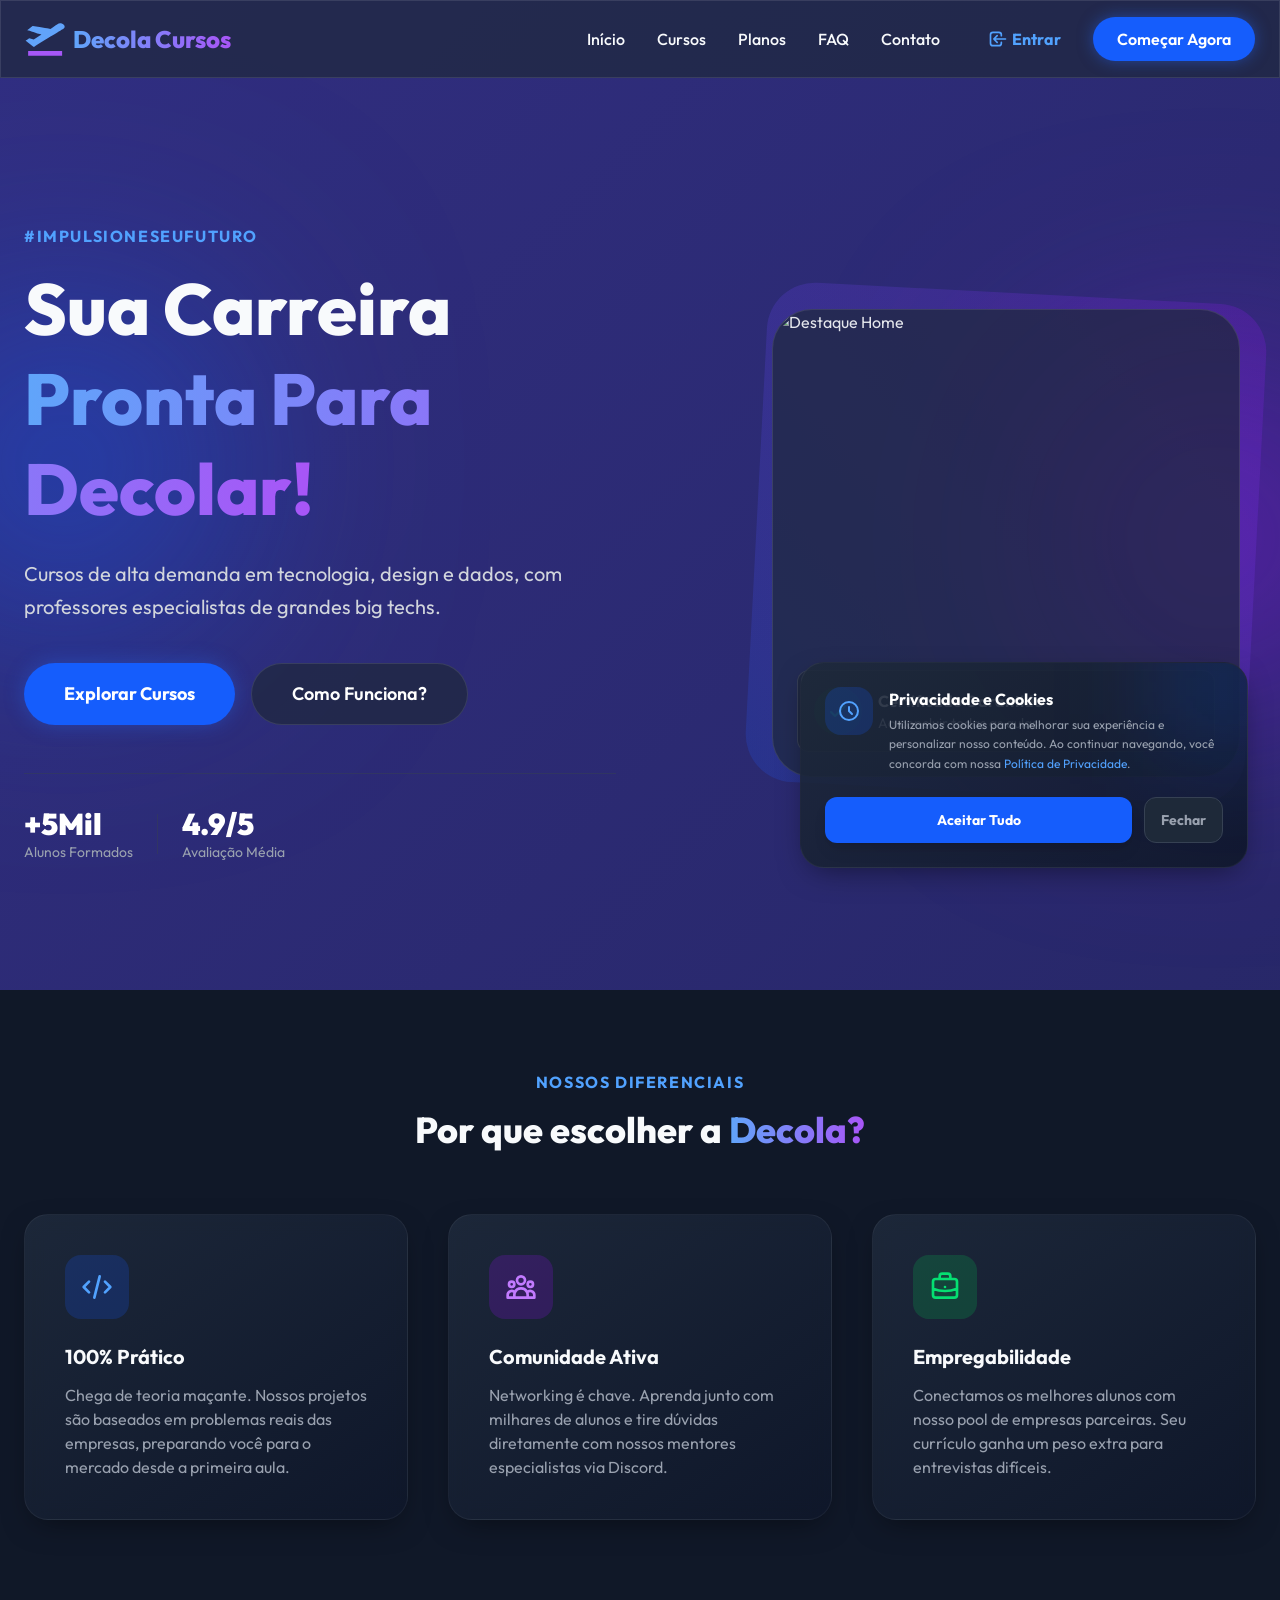
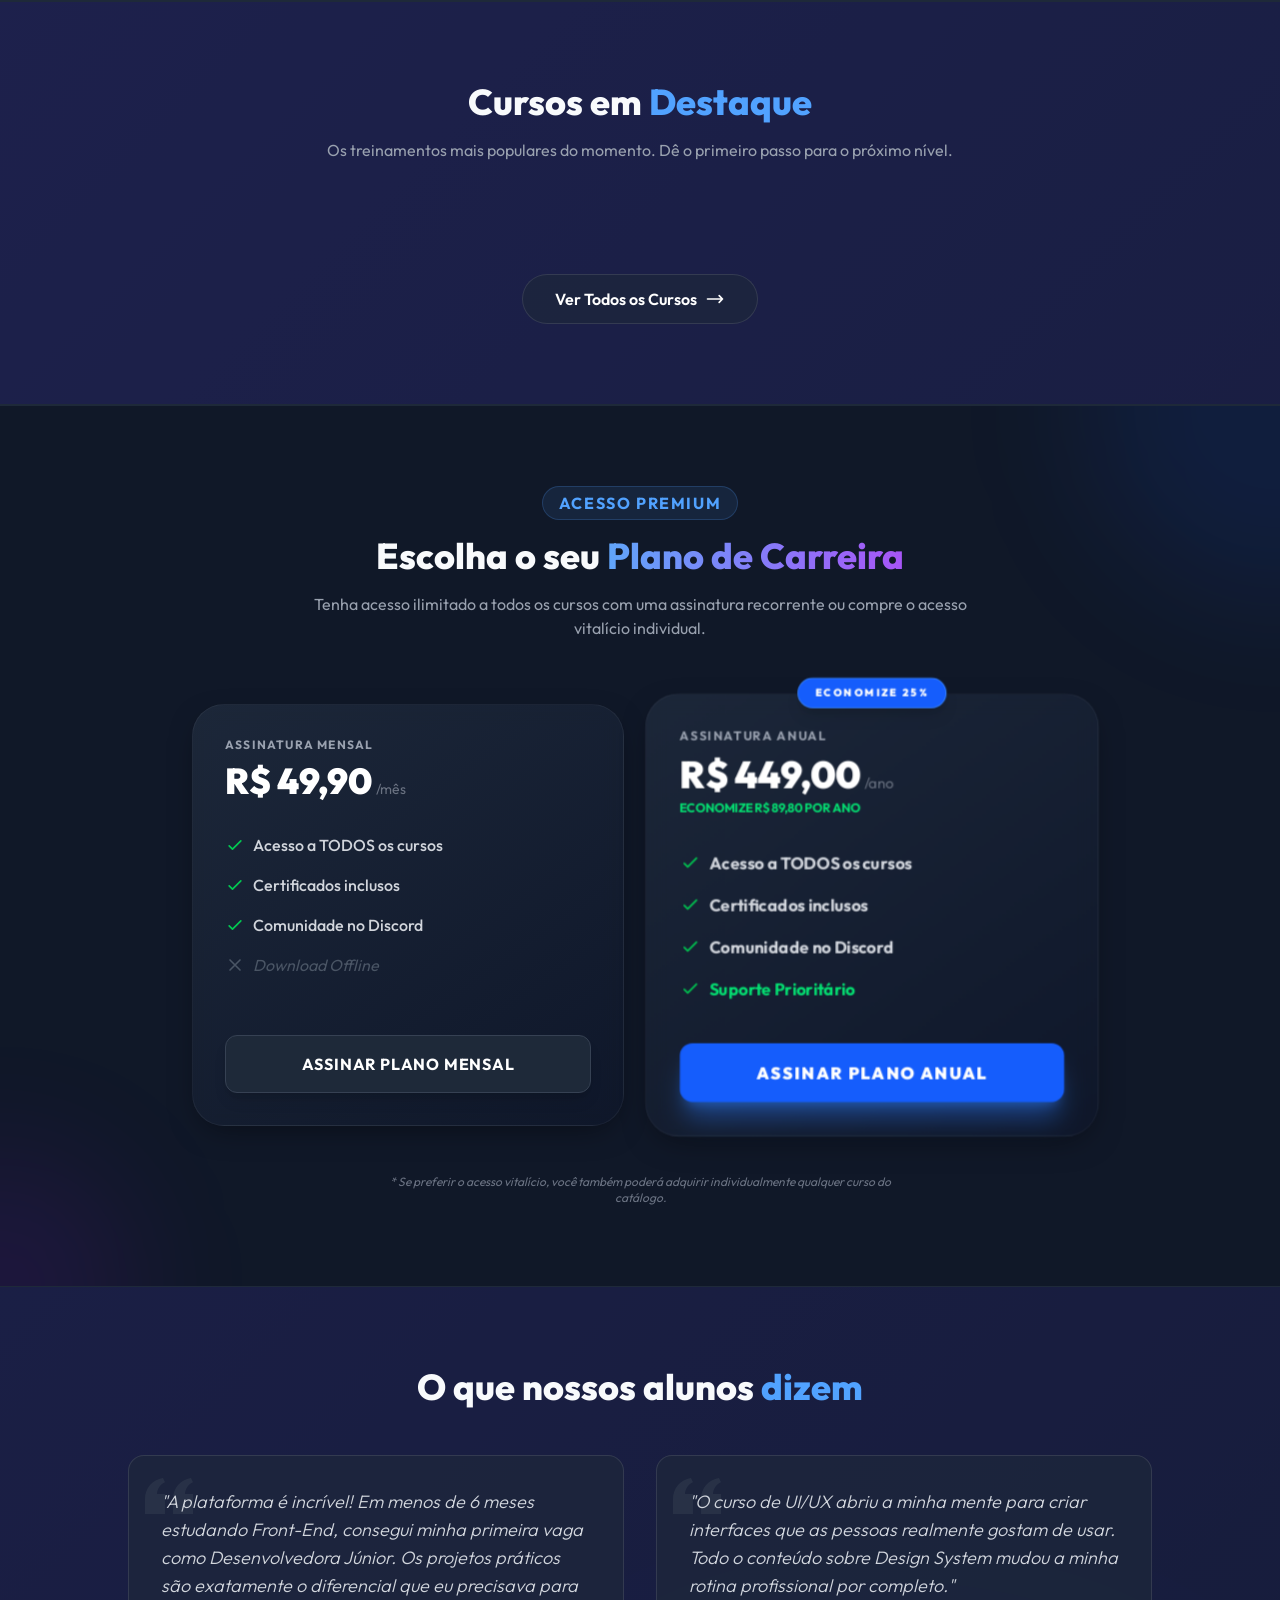
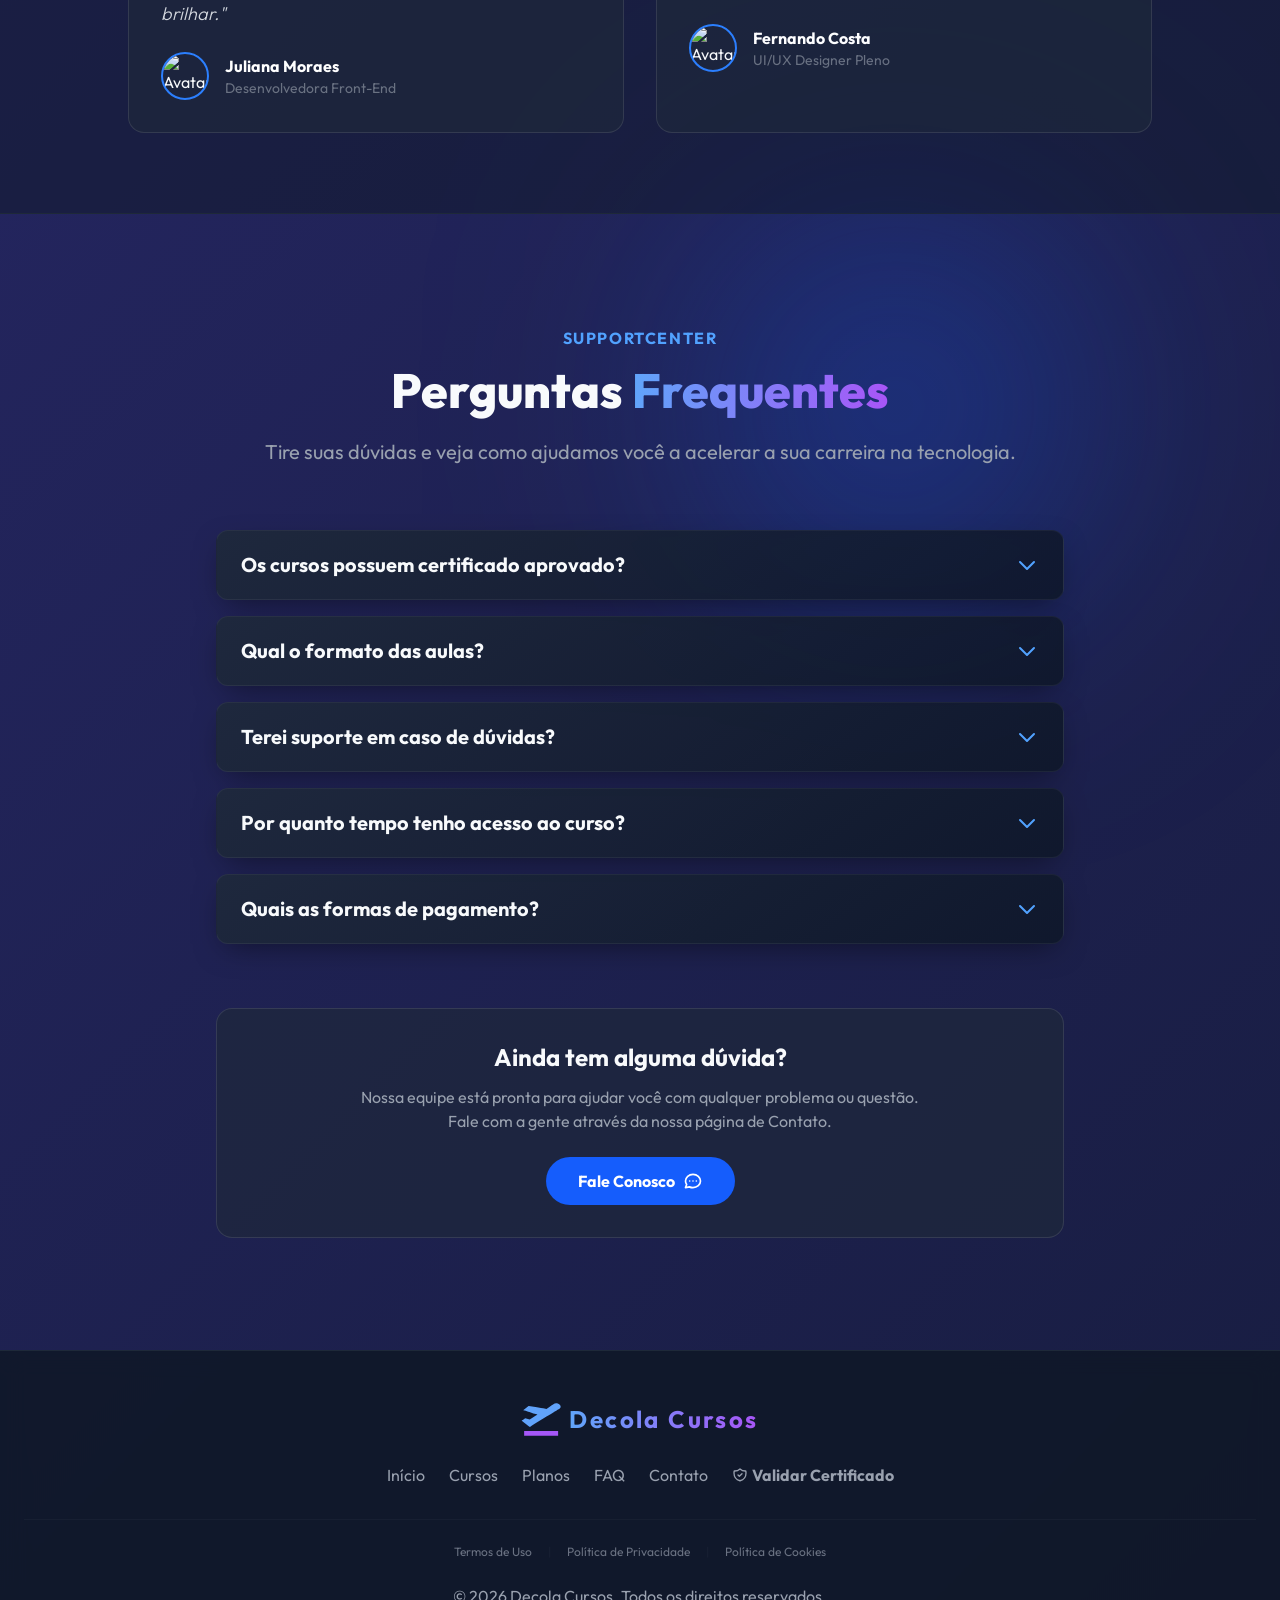
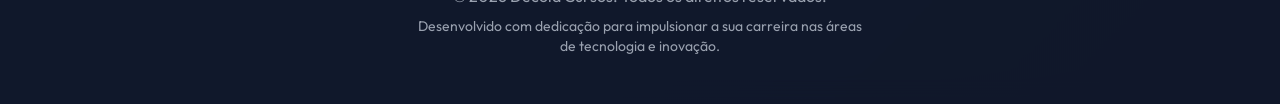
==== commit 10686ea7: "Create all pages" ====
--- a/index.html
+++ b/index.html
@@ -5,23 +5,39 @@
   <meta charset="UTF-8" />
   <meta name="viewport" content="width=device-width, initial-scale=1.0" />
   <title>Decola Cursos | Aprenda e Decole na sua Carreira</title>
-  <link rel="icon" type="image/png" href="./icon.png" />
-  <meta name="description"
-    content="Decola Cursos é sua plataforma para aprender programação, design e muito mais com projetos práticos e professores experientes." />
-  <meta name="keywords" content="cursos, programação, design, projetos práticos, professores experientes">
-  <meta property="og:title" content="Decola Cursos | Aprenda e Decole na sua Carreira">
-  <meta property="og:description"
+
+  <link rel="shortcut icon" type="image/x-icon" href="./favicon.ico">
+
+  <!-- Minimal -->
+  <link rel='icon' type='image/png' href='./icon.png'>
+  <link rel='icon' sizes='192x192' href='./icon.png'>
+  <link rel='apple-touch-icon' href='./icon.png'>
+  <meta name='msapplication-square310x310logo' content='./icon.png'>
+
+  <!-- Apple -->
+  <link rel='apple-touch-icon' href='./icon.png'>
+  <link rel='apple-touch-icon' sizes='76x76' href='./icon.png'>
+  <link rel='apple-touch-icon' sizes='120x120' href='./icon.png'>
+  <link rel='apple-touch-icon' sizes='152x152' href='./icon.png'>
+
+
+  <meta property='og:title' content="Decola Cursos | Aprenda e Decole na sua Carreira">
+  <meta property='og:site_name' content='Decola Cursos'>
+  <meta property='og:url' content='https://www.decolacursos.com.br'>
+  <meta property='og:description'
     content="Decola Cursos é sua plataforma para aprender programação, design e muito mais com projetos práticos e professores experientes.">
-  <meta property="og:type" content="website">
-  <meta property="og:url" content="https://www.decola.com.br">
-  <meta property="og:image" content="https://www.decola.com.br/icon.png">
-
+  <meta name="twitter:card" content="summary_large_image">
+  <meta name="twitter:site" content="@amilsion">
   <meta name="twitter:title" content="Decola Cursos | Aprenda e Decole na sua Carreira">
-  <meta name="twitter:description"
-    content="Decola Cursos é sua plataforma para aprender programação, design e muito mais com projetos práticos e professores experientes.">
-  <meta name="twitter:image" content="https://www.decola.com.br/icon.png">
+  <meta name="twitter:image" content="https://www.decolacursos.com.br/decola.jpg">
   <script
     type="application/ld+json">{"@context":"https://schema.org","@type":"WebPage","name":"Decola Cursos | Aprenda e Decole na sua Carreira","description":"Decola Cursos é sua plataforma para aprender programação, design e muito mais com projetos práticos e professores experientes."}</script>
+  <meta name="viewport" content="width=device-width, minimum-scale=1.0, maximum-scale=1.0, user-scalable=no">
+  <meta property='og:type' content='website'>
+  <meta property='og:image' content='https://www.decolacursos.com.br/decola.jpg'>
+  <meta property='article:author' content='https://www.facebook.com/decola.cursos'>
+  <meta property='article:publisher' content='https://www.facebook.com/decola.cursos'>
+  <meta property='og:locale' content='pt_BR' />
 
 
   <!-- Google Fonts: Outfit -->
@@ -29,8 +45,8 @@
   <link rel="preconnect" href="https://fonts.gstatic.com" crossorigin>
   <link href="https://fonts.googleapis.com/css2?family=Outfit:wght@300;400;500;600;700;800;900&display=swap"
     rel="stylesheet">
-  <script type="module" crossorigin src="./assets/index-NlWRDDfl.js"></script>
-  <link rel="stylesheet" crossorigin href="./assets/index-B-wz8KRN.css">
+  <script type="module" crossorigin src="./assets/index-D6tSkuJW.js"></script>
+  <link rel="stylesheet" crossorigin href="./assets/index-BEJuV8i2.css">
 </head>
 
 <body class="bg-gray-900 text-gray-50 bg-animated overflow-x-hidden">
@@ -107,7 +123,7 @@
     <div class="container mx-auto px-6">
       <div class="flex items-center justify-center gap-2 mb-6">
         <img src="./logo.svg" alt="Logo" class="w-10 h-10">
-        <span class="text-2xl font-bold text-white tracking-widest uppercase text-gradient">Decola Cursos</span>
+        <span class="text-2xl font-bold text-white tracking-widest text-gradient">Decola Cursos</span>
       </div>
       <div class="flex justify-center flex-wrap gap-6 mb-8">
         <a href="/" class="hover:text-blue-400 router-link">Início</a>
@@ -124,7 +140,14 @@
           Validar Certificado
         </a>
       </div>
-      <p>&copy; 2026 Decola Cursos. Todos os direitos reservados.</p>
+      <p class="mt-8 text-xs text-gray-500 flex justify-center flex-wrap gap-4 border-t border-gray-800/50 pt-6">
+        <a href="/termos" class="hover:text-blue-400 router-link">Termos de Uso</a>
+        <span class="opacity-20 text-gray-700">|</span>
+        <a href="/privacidade" class="hover:text-blue-400 router-link">Política de Privacidade</a>
+        <span class="opacity-20 text-gray-700">|</span>
+        <a href="/cookies" class="hover:text-blue-400 router-link">Política de Cookies</a>
+      </p>
+      <p class="mt-6">&copy; 2026 Decola Cursos. Todos os direitos reservados.</p>
       <p class="mt-2 text-sm max-w-md mx-auto">Desenvolvido com dedicação para impulsionar a sua carreira nas áreas de
         tecnologia e inovação.</p>
     </div>
--- a/assets/index-BEJuV8i2.css
+++ b/assets/index-BEJuV8i2.css
@@ -0,0 +1 @@
+@layer properties{@supports (((-webkit-hyphens:none)) and (not (margin-trim:inline))) or ((-moz-orient:inline) and (not (color:rgb(from red r g b)))){*,:before,:after,::backdrop{--tw-translate-x:0;--tw-translate-y:0;--tw-translate-z:0;--tw-rotate-x:initial;--tw-rotate-y:initial;--tw-rotate-z:initial;--tw-skew-x:initial;--tw-skew-y:initial;--tw-space-y-reverse:0;--tw-space-x-reverse:0;--tw-border-style:solid;--tw-gradient-position:initial;--tw-gradient-from:#0000;--tw-gradient-via:#0000;--tw-gradient-to:#0000;--tw-gradient-stops:initial;--tw-gradient-via-stops:initial;--tw-gradient-from-position:0%;--tw-gradient-via-position:50%;--tw-gradient-to-position:100%;--tw-leading:initial;--tw-font-weight:initial;--tw-tracking:initial;--tw-shadow:0 0 #0000;--tw-shadow-color:initial;--tw-shadow-alpha:100%;--tw-inset-shadow:0 0 #0000;--tw-inset-shadow-color:initial;--tw-inset-shadow-alpha:100%;--tw-ring-color:initial;--tw-ring-shadow:0 0 #0000;--tw-inset-ring-color:initial;--tw-inset-ring-shadow:0 0 #0000;--tw-ring-inset:initial;--tw-ring-offset-width:0px;--tw-ring-offset-color:#fff;--tw-ring-offset-shadow:0 0 #0000;--tw-outline-style:solid;--tw-blur:initial;--tw-brightness:initial;--tw-contrast:initial;--tw-grayscale:initial;--tw-hue-rotate:initial;--tw-invert:initial;--tw-opacity:initial;--tw-saturate:initial;--tw-sepia:initial;--tw-drop-shadow:initial;--tw-drop-shadow-color:initial;--tw-drop-shadow-alpha:100%;--tw-drop-shadow-size:initial;--tw-backdrop-blur:initial;--tw-backdrop-brightness:initial;--tw-backdrop-contrast:initial;--tw-backdrop-grayscale:initial;--tw-backdrop-hue-rotate:initial;--tw-backdrop-invert:initial;--tw-backdrop-opacity:initial;--tw-backdrop-saturate:initial;--tw-backdrop-sepia:initial;--tw-duration:initial;--tw-scale-x:1;--tw-scale-y:1;--tw-scale-z:1}}}@layer theme{:root,:host{--font-sans:"Outfit", "Inter", sans-serif;--font-mono:ui-monospace, SFMono-Regular, Menlo, Monaco, Consolas, "Liberation Mono", "Courier New", monospace;--color-red-200:oklch(88.5% .062 18.334);--color-red-300:oklch(80.8% .114 19.571);--color-red-400:oklch(70.4% .191 22.216);--color-red-500:oklch(63.7% .237 25.331);--color-red-600:oklch(57.7% .245 27.325);--color-red-900:oklch(39.6% .141 25.723);--color-amber-400:oklch(82.8% .189 84.429);--color-amber-500:oklch(76.9% .188 70.08);--color-amber-600:oklch(66.6% .179 58.318);--color-yellow-400:oklch(85.2% .199 91.936);--color-yellow-500:oklch(79.5% .184 86.047);--color-yellow-600:oklch(68.1% .162 75.834);--color-green-200:oklch(92.5% .084 155.995);--color-green-400:oklch(79.2% .209 151.711);--color-green-500:oklch(72.3% .219 149.579);--color-green-600:oklch(62.7% .194 149.214);--color-green-900:oklch(39.3% .095 152.535);--color-blue-300:oklch(80.9% .105 251.813);--color-blue-400:oklch(70.7% .165 254.624);--color-blue-500:oklch(62.3% .214 259.815);--color-blue-600:oklch(54.6% .245 262.881);--color-blue-900:oklch(37.9% .146 265.522);--color-indigo-400:oklch(67.3% .182 276.935);--color-indigo-500:oklch(58.5% .233 277.117);--color-indigo-600:oklch(51.1% .262 276.966);--color-purple-400:oklch(71.4% .203 305.504);--color-purple-500:oklch(62.7% .265 303.9);--color-purple-600:oklch(55.8% .288 302.321);--color-gray-50:oklch(98.5% .002 247.839);--color-gray-200:oklch(92.8% .006 264.531);--color-gray-300:oklch(87.2% .01 258.338);--color-gray-400:oklch(70.7% .022 261.325);--color-gray-500:oklch(55.1% .027 264.364);--color-gray-600:oklch(44.6% .03 256.802);--color-gray-700:oklch(37.3% .034 259.733);--color-gray-800:oklch(27.8% .033 256.848);--color-gray-900:oklch(21% .034 264.665);--color-gray-950:oklch(13% .028 261.692);--color-black:#000;--color-white:#fff;--spacing:.25rem;--container-md:28rem;--container-lg:32rem;--container-xl:36rem;--container-2xl:42rem;--container-3xl:48rem;--container-4xl:56rem;--container-5xl:64rem;--text-xs:.75rem;--text-xs--line-height:calc(1 / .75);--text-sm:.875rem;--text-sm--line-height:calc(1.25 / .875);--text-lg:1.125rem;--text-lg--line-height:calc(1.75 / 1.125);--text-xl:1.25rem;--text-xl--line-height:calc(1.75 / 1.25);--text-2xl:1.5rem;--text-2xl--line-height:calc(2 / 1.5);--text-3xl:1.875rem;--text-3xl--line-height: 1.2 ;--text-4xl:2.25rem;--text-4xl--line-height:calc(2.5 / 2.25);--text-5xl:3rem;--text-5xl--line-height:1;--text-6xl:3.75rem;--text-6xl--line-height:1;--text-7xl:4.5rem;--text-7xl--line-height:1;--font-weight-light:300;--font-weight-normal:400;--font-weight-medium:500;--font-weight-semibold:600;--font-weight-bold:700;--font-weight-extrabold:800;--font-weight-black:900;--tracking-tight:-.025em;--tracking-wide:.025em;--tracking-wider:.05em;--tracking-widest:.1em;--leading-tight:1.25;--leading-snug:1.375;--leading-relaxed:1.625;--radius-lg:.5rem;--radius-xl:.75rem;--radius-2xl:1rem;--radius-3xl:1.5rem;--drop-shadow-lg:0 4px 4px #00000026;--animate-spin:spin 1s linear infinite;--animate-pulse:pulse 2s cubic-bezier(.4, 0, .6, 1) infinite;--animate-bounce:bounce 1s infinite;--blur-sm:8px;--blur-md:12px;--blur-xl:24px;--blur-2xl:40px;--blur-3xl:64px;--aspect-video:16 / 9;--default-transition-duration:.15s;--default-transition-timing-function:cubic-bezier(.4, 0, .2, 1);--default-font-family:var(--font-sans);--default-mono-font-family:var(--font-mono);--color-brand-light:#60a5fa;--color-brand-primary:#3b82f6;--color-bg-base:#0f172a;--color-bg-elevated:#334155;--color-text-primary:#f8fafc}}@layer base{*,:after,:before,::backdrop{box-sizing:border-box;border:0 solid;margin:0;padding:0}::file-selector-button{box-sizing:border-box;border:0 solid;margin:0;padding:0}html,:host{-webkit-text-size-adjust:100%;tab-size:4;line-height:1.5;font-family:var(--default-font-family,ui-sans-serif, system-ui, sans-serif, "Apple Color Emoji", "Segoe UI Emoji", "Segoe UI Symbol", "Noto Color Emoji");font-feature-settings:var(--default-font-feature-settings,normal);font-variation-settings:var(--default-font-variation-settings,normal);-webkit-tap-highlight-color:transparent}hr{height:0;color:inherit;border-top-width:1px}abbr:where([title]){-webkit-text-decoration:underline dotted;text-decoration:underline dotted}h1,h2,h3,h4,h5,h6{font-size:inherit;font-weight:inherit}a{color:inherit;-webkit-text-decoration:inherit;text-decoration:inherit}b,strong{font-weight:bolder}code,kbd,samp,pre{font-family:var(--default-mono-font-family,ui-monospace, SFMono-Regular, Menlo, Monaco, Consolas, "Liberation Mono", "Courier New", monospace);font-feature-settings:var(--default-mono-font-feature-settings,normal);font-variation-settings:var(--default-mono-font-variation-settings,normal);font-size:1em}small{font-size:80%}sub,sup{vertical-align:baseline;font-size:75%;line-height:0;position:relative}sub{bottom:-.25em}sup{top:-.5em}table{text-indent:0;border-color:inherit;border-collapse:collapse}:-moz-focusring{outline:auto}progress{vertical-align:baseline}summary{display:list-item}ol,ul,menu{list-style:none}img,svg,video,canvas,audio,iframe,embed,object{vertical-align:middle;display:block}img,video{max-width:100%;height:auto}button,input,select,optgroup,textarea{font:inherit;font-feature-settings:inherit;font-variation-settings:inherit;letter-spacing:inherit;color:inherit;opacity:1;background-color:#0000;border-radius:0}::file-selector-button{font:inherit;font-feature-settings:inherit;font-variation-settings:inherit;letter-spacing:inherit;color:inherit;opacity:1;background-color:#0000;border-radius:0}:where(select:is([multiple],[size])) optgroup{font-weight:bolder}:where(select:is([multiple],[size])) optgroup option{padding-inline-start:20px}::file-selector-button{margin-inline-end:4px}::placeholder{opacity:1}@supports (not ((-webkit-appearance:-apple-pay-button))) or (contain-intrinsic-size:1px){::placeholder{color:currentColor}@supports (color:color-mix(in lab,red,red)){::placeholder{color:color-mix(in oklab,currentcolor 50%,transparent)}}}textarea{resize:vertical}::-webkit-search-decoration{-webkit-appearance:none}::-webkit-date-and-time-value{min-height:1lh;text-align:inherit}::-webkit-datetime-edit{display:inline-flex}::-webkit-datetime-edit-fields-wrapper{padding:0}::-webkit-datetime-edit{padding-block:0}::-webkit-datetime-edit-year-field{padding-block:0}::-webkit-datetime-edit-month-field{padding-block:0}::-webkit-datetime-edit-day-field{padding-block:0}::-webkit-datetime-edit-hour-field{padding-block:0}::-webkit-datetime-edit-minute-field{padding-block:0}::-webkit-datetime-edit-second-field{padding-block:0}::-webkit-datetime-edit-millisecond-field{padding-block:0}::-webkit-datetime-edit-meridiem-field{padding-block:0}::-webkit-calendar-picker-indicator{line-height:1}:-moz-ui-invalid{box-shadow:none}button,input:where([type=button],[type=reset],[type=submit]){appearance:button}::file-selector-button{appearance:button}::-webkit-inner-spin-button{height:auto}::-webkit-outer-spin-button{height:auto}[hidden]:where(:not([hidden=until-found])){display:none!important}}@layer components;@layer utilities{.pointer-events-none{pointer-events:none}.collapse{visibility:collapse}.invisible{visibility:hidden}.visible{visibility:visible}.absolute{position:absolute}.fixed{position:fixed}.relative{position:relative}.static{position:static}.sticky{position:sticky}.inset-0{inset:calc(var(--spacing) * 0)}.inset-4{inset:calc(var(--spacing) * 4)}.inset-y-0{inset-block:calc(var(--spacing) * 0)}.start{inset-inline-start:var(--spacing)}.end{inset-inline-end:var(--spacing)}.-top-4{top:calc(var(--spacing) * -4)}.-top-5{top:calc(var(--spacing) * -5)}.-top-10{top:calc(var(--spacing) * -10)}.top-0{top:calc(var(--spacing) * 0)}.top-1\/2{top:50%}.top-1\/3{top:33.3333%}.top-1\/4{top:25%}.top-2{top:calc(var(--spacing) * 2)}.top-3{top:calc(var(--spacing) * 3)}.top-4{top:calc(var(--spacing) * 4)}.top-20{top:calc(var(--spacing) * 20)}.top-32{top:calc(var(--spacing) * 32)}.-right-10{right:calc(var(--spacing) * -10)}.-right-20{right:calc(var(--spacing) * -20)}.right-0{right:calc(var(--spacing) * 0)}.right-2{right:calc(var(--spacing) * 2)}.right-3{right:calc(var(--spacing) * 3)}.right-4{right:calc(var(--spacing) * 4)}.right-6{right:calc(var(--spacing) * 6)}.right-8{right:calc(var(--spacing) * 8)}.bottom-0{bottom:calc(var(--spacing) * 0)}.bottom-3{bottom:calc(var(--spacing) * 3)}.bottom-4{bottom:calc(var(--spacing) * 4)}.bottom-6{bottom:calc(var(--spacing) * 6)}.bottom-8{bottom:calc(var(--spacing) * 8)}.-left-20{left:calc(var(--spacing) * -20)}.left-0{left:calc(var(--spacing) * 0)}.left-1\/2{left:50%}.left-4{left:calc(var(--spacing) * 4)}.left-6{left:calc(var(--spacing) * 6)}.left-8{left:calc(var(--spacing) * 8)}.left-10{left:calc(var(--spacing) * 10)}.-z-10{z-index:-10}.z-10{z-index:10}.z-20{z-index:20}.z-30{z-index:30}.z-50{z-index:50}.z-\[100\]{z-index:100}.z-\[999\]{z-index:999}.col-span-full{grid-column:1/-1}.container{width:100%}@media(min-width:40rem){.container{max-width:40rem}}@media(min-width:48rem){.container{max-width:48rem}}@media(min-width:64rem){.container{max-width:64rem}}@media(min-width:80rem){.container{max-width:80rem}}@media(min-width:96rem){.container{max-width:96rem}}.mx-auto{margin-inline:auto}.my-2{margin-block:calc(var(--spacing) * 2)}.-mt-10{margin-top:calc(var(--spacing) * -10)}.-mt-48{margin-top:calc(var(--spacing) * -48)}.-mt-64{margin-top:calc(var(--spacing) * -64)}.mt-0\.5{margin-top:calc(var(--spacing) * .5)}.mt-1{margin-top:calc(var(--spacing) * 1)}.mt-2{margin-top:calc(var(--spacing) * 2)}.mt-4{margin-top:calc(var(--spacing) * 4)}.mt-6{margin-top:calc(var(--spacing) * 6)}.mt-8{margin-top:calc(var(--spacing) * 8)}.mt-10{margin-top:calc(var(--spacing) * 10)}.mt-12{margin-top:calc(var(--spacing) * 12)}.mt-16{margin-top:calc(var(--spacing) * 16)}.mt-24{margin-top:calc(var(--spacing) * 24)}.mt-auto{margin-top:auto}.-mr-48{margin-right:calc(var(--spacing) * -48)}.-mr-64{margin-right:calc(var(--spacing) * -64)}.mr-2{margin-right:calc(var(--spacing) * 2)}.mr-3{margin-right:calc(var(--spacing) * 3)}.-mb-32{margin-bottom:calc(var(--spacing) * -32)}.mb-1{margin-bottom:calc(var(--spacing) * 1)}.mb-2{margin-bottom:calc(var(--spacing) * 2)}.mb-3{margin-bottom:calc(var(--spacing) * 3)}.mb-4{margin-bottom:calc(var(--spacing) * 4)}.mb-5{margin-bottom:calc(var(--spacing) * 5)}.mb-6{margin-bottom:calc(var(--spacing) * 6)}.mb-8{margin-bottom:calc(var(--spacing) * 8)}.mb-10{margin-bottom:calc(var(--spacing) * 10)}.mb-12{margin-bottom:calc(var(--spacing) * 12)}.mb-16{margin-bottom:calc(var(--spacing) * 16)}.mb-20{margin-bottom:calc(var(--spacing) * 20)}.-ml-1{margin-left:calc(var(--spacing) * -1)}.-ml-32{margin-left:calc(var(--spacing) * -32)}.ml-0\.5{margin-left:calc(var(--spacing) * .5)}.ml-1{margin-left:calc(var(--spacing) * 1)}.ml-2{margin-left:calc(var(--spacing) * 2)}.ml-4{margin-left:calc(var(--spacing) * 4)}.line-clamp-1{-webkit-line-clamp:1;-webkit-box-orient:vertical;display:-webkit-box;overflow:hidden}.line-clamp-2{-webkit-line-clamp:2;-webkit-box-orient:vertical;display:-webkit-box;overflow:hidden}.line-clamp-3{-webkit-line-clamp:3;-webkit-box-orient:vertical;display:-webkit-box;overflow:hidden}.block{display:block}.contents{display:contents}.flex{display:flex}.flow-root{display:flow-root}.grid{display:grid}.hidden{display:none}.inline{display:inline}.inline-block{display:inline-block}.inline-flex{display:inline-flex}.inline-grid{display:inline-grid}.inline-table{display:inline-table}.list-item{display:list-item}.table{display:table}.table-caption{display:table-caption}.table-cell{display:table-cell}.table-column{display:table-column}.table-column-group{display:table-column-group}.table-footer-group{display:table-footer-group}.table-header-group{display:table-header-group}.table-row{display:table-row}.table-row-group{display:table-row-group}.aspect-square{aspect-ratio:1}.aspect-video{aspect-ratio:var(--aspect-video)}.h-1{height:calc(var(--spacing) * 1)}.h-1\.5{height:calc(var(--spacing) * 1.5)}.h-2{height:calc(var(--spacing) * 2)}.h-3{height:calc(var(--spacing) * 3)}.h-3\.5{height:calc(var(--spacing) * 3.5)}.h-4{height:calc(var(--spacing) * 4)}.h-5{height:calc(var(--spacing) * 5)}.h-6{height:calc(var(--spacing) * 6)}.h-8{height:calc(var(--spacing) * 8)}.h-10{height:calc(var(--spacing) * 10)}.h-12{height:calc(var(--spacing) * 12)}.h-14{height:calc(var(--spacing) * 14)}.h-16{height:calc(var(--spacing) * 16)}.h-20{height:calc(var(--spacing) * 20)}.h-24{height:calc(var(--spacing) * 24)}.h-28{height:calc(var(--spacing) * 28)}.h-32{height:calc(var(--spacing) * 32)}.h-48{height:calc(var(--spacing) * 48)}.h-56{height:calc(var(--spacing) * 56)}.h-64{height:calc(var(--spacing) * 64)}.h-72{height:calc(var(--spacing) * 72)}.h-96{height:calc(var(--spacing) * 96)}.h-\[40vh\]{height:40vh}.h-\[50vh\]{height:50vh}.h-\[250px\]{height:250px}.h-\[300px\]{height:300px}.h-\[500px\]{height:500px}.h-\[600px\]{height:600px}.h-full{height:100%}.h-px{height:1px}.max-h-\[65vh\]{max-height:65vh}.min-h-\[50vh\]{min-height:50vh}.min-h-\[60vh\]{min-height:60vh}.min-h-\[75vh\]{min-height:75vh}.min-h-\[400px\]{min-height:400px}.min-h-\[calc\(100vh-300px\)\]{min-height:calc(100vh - 300px)}.min-h-screen{min-height:100vh}.w-1\.5{width:calc(var(--spacing) * 1.5)}.w-1\/4{width:25%}.w-3{width:calc(var(--spacing) * 3)}.w-3\.5{width:calc(var(--spacing) * 3.5)}.w-4{width:calc(var(--spacing) * 4)}.w-5{width:calc(var(--spacing) * 5)}.w-6{width:calc(var(--spacing) * 6)}.w-8{width:calc(var(--spacing) * 8)}.w-10{width:calc(var(--spacing) * 10)}.w-12{width:calc(var(--spacing) * 12)}.w-16{width:calc(var(--spacing) * 16)}.w-20{width:calc(var(--spacing) * 20)}.w-32{width:calc(var(--spacing) * 32)}.w-64{width:calc(var(--spacing) * 64)}.w-72{width:calc(var(--spacing) * 72)}.w-96{width:calc(var(--spacing) * 96)}.w-\[300px\]{width:300px}.w-\[500px\]{width:500px}.w-\[600px\]{width:600px}.w-full{width:100%}.w-px{width:1px}.max-w-2xl{max-width:var(--container-2xl)}.max-w-3xl{max-width:var(--container-3xl)}.max-w-4xl{max-width:var(--container-4xl)}.max-w-5xl{max-width:var(--container-5xl)}.max-w-\[150px\]{max-width:150px}.max-w-\[500px\]{max-width:500px}.max-w-\[1200px\]{max-width:1200px}.max-w-lg{max-width:var(--container-lg)}.max-w-md{max-width:var(--container-md)}.max-w-none{max-width:none}.max-w-xl{max-width:var(--container-xl)}.min-w-0{min-width:calc(var(--spacing) * 0)}.min-w-\[50px\]{min-width:50px}.min-w-\[600px\]{min-width:600px}.min-w-\[700px\]{min-width:700px}.min-w-\[800px\]{min-width:800px}.flex-1{flex:1}.flex-shrink-0,.shrink-0{flex-shrink:0}.border-collapse{border-collapse:collapse}.-translate-x-1\/2{--tw-translate-x: -50% ;translate:var(--tw-translate-x) var(--tw-translate-y)}.-translate-y-1\/2{--tw-translate-y: -50% ;translate:var(--tw-translate-x) var(--tw-translate-y)}.translate-y-10{--tw-translate-y:calc(var(--spacing) * 10);translate:var(--tw-translate-x) var(--tw-translate-y)}.scale-\[1\.02\]{scale:1.02}.rotate-3{rotate:3deg}.transform{transform:var(--tw-rotate-x,) var(--tw-rotate-y,) var(--tw-rotate-z,) var(--tw-skew-x,) var(--tw-skew-y,)}.transform\!{transform:var(--tw-rotate-x,) var(--tw-rotate-y,) var(--tw-rotate-z,) var(--tw-skew-x,) var(--tw-skew-y,)!important}.animate-bounce{animation:var(--animate-bounce)}.animate-pulse{animation:var(--animate-pulse)}.animate-spin{animation:var(--animate-spin)}.cursor-not-allowed{cursor:not-allowed}.cursor-pointer{cursor:pointer}.resize{resize:both}.resize-none{resize:none}.appearance-none{appearance:none}.grid-cols-1{grid-template-columns:repeat(1,minmax(0,1fr))}.flex-col{flex-direction:column}.flex-wrap{flex-wrap:wrap}.items-baseline{align-items:baseline}.items-center{align-items:center}.items-start{align-items:flex-start}.justify-between{justify-content:space-between}.justify-center{justify-content:center}.justify-end{justify-content:flex-end}.gap-1{gap:calc(var(--spacing) * 1)}.gap-2{gap:calc(var(--spacing) * 2)}.gap-3{gap:calc(var(--spacing) * 3)}.gap-4{gap:calc(var(--spacing) * 4)}.gap-5{gap:calc(var(--spacing) * 5)}.gap-6{gap:calc(var(--spacing) * 6)}.gap-8{gap:calc(var(--spacing) * 8)}.gap-10{gap:calc(var(--spacing) * 10)}.gap-12{gap:calc(var(--spacing) * 12)}:where(.space-y-2>:not(:last-child)){--tw-space-y-reverse:0;margin-block-start:calc(calc(var(--spacing) * 2) * var(--tw-space-y-reverse));margin-block-end:calc(calc(var(--spacing) * 2) * calc(1 - var(--tw-space-y-reverse)))}:where(.space-y-3>:not(:last-child)){--tw-space-y-reverse:0;margin-block-start:calc(calc(var(--spacing) * 3) * var(--tw-space-y-reverse));margin-block-end:calc(calc(var(--spacing) * 3) * calc(1 - var(--tw-space-y-reverse)))}:where(.space-y-4>:not(:last-child)){--tw-space-y-reverse:0;margin-block-start:calc(calc(var(--spacing) * 4) * var(--tw-space-y-reverse));margin-block-end:calc(calc(var(--spacing) * 4) * calc(1 - var(--tw-space-y-reverse)))}:where(.space-y-5>:not(:last-child)){--tw-space-y-reverse:0;margin-block-start:calc(calc(var(--spacing) * 5) * var(--tw-space-y-reverse));margin-block-end:calc(calc(var(--spacing) * 5) * calc(1 - var(--tw-space-y-reverse)))}:where(.space-y-6>:not(:last-child)){--tw-space-y-reverse:0;margin-block-start:calc(calc(var(--spacing) * 6) * var(--tw-space-y-reverse));margin-block-end:calc(calc(var(--spacing) * 6) * calc(1 - var(--tw-space-y-reverse)))}:where(.space-y-8>:not(:last-child)){--tw-space-y-reverse:0;margin-block-start:calc(calc(var(--spacing) * 8) * var(--tw-space-y-reverse));margin-block-end:calc(calc(var(--spacing) * 8) * calc(1 - var(--tw-space-y-reverse)))}:where(.space-y-10>:not(:last-child)){--tw-space-y-reverse:0;margin-block-start:calc(calc(var(--spacing) * 10) * var(--tw-space-y-reverse));margin-block-end:calc(calc(var(--spacing) * 10) * calc(1 - var(--tw-space-y-reverse)))}:where(.space-y-12>:not(:last-child)){--tw-space-y-reverse:0;margin-block-start:calc(calc(var(--spacing) * 12) * var(--tw-space-y-reverse));margin-block-end:calc(calc(var(--spacing) * 12) * calc(1 - var(--tw-space-y-reverse)))}:where(.space-x-8>:not(:last-child)){--tw-space-x-reverse:0;margin-inline-start:calc(calc(var(--spacing) * 8) * var(--tw-space-x-reverse));margin-inline-end:calc(calc(var(--spacing) * 8) * calc(1 - var(--tw-space-x-reverse)))}.truncate{text-overflow:ellipsis;white-space:nowrap;overflow:hidden}.overflow-hidden{overflow:hidden}.overflow-x-auto{overflow-x:auto}.overflow-x-hidden{overflow-x:hidden}.overflow-y-auto{overflow-y:auto}.rounded{border-radius:.25rem}.rounded-2xl{border-radius:var(--radius-2xl)}.rounded-3xl{border-radius:var(--radius-3xl)}.rounded-\[2\.5rem\]{border-radius:2.5rem}.rounded-\[2rem\]{border-radius:2rem}.rounded-\[3rem\]{border-radius:3rem}.rounded-full{border-radius:3.40282e38px}.rounded-lg{border-radius:var(--radius-lg)}.rounded-xl{border-radius:var(--radius-xl)}.rounded-tl-xl{border-top-left-radius:var(--radius-xl)}.rounded-tr-xl{border-top-right-radius:var(--radius-xl)}.border{border-style:var(--tw-border-style);border-width:1px}.border-0{border-style:var(--tw-border-style);border-width:0}.border-2{border-style:var(--tw-border-style);border-width:2px}.border-y{border-block-style:var(--tw-border-style);border-block-width:1px}.border-t{border-top-style:var(--tw-border-style);border-top-width:1px}.border-t-4{border-top-style:var(--tw-border-style);border-top-width:4px}.border-b{border-bottom-style:var(--tw-border-style);border-bottom-width:1px}.border-b-2{border-bottom-style:var(--tw-border-style);border-bottom-width:2px}.border-l{border-left-style:var(--tw-border-style);border-left-width:1px}.border-l-2{border-left-style:var(--tw-border-style);border-left-width:2px}.border-l-4{border-left-style:var(--tw-border-style);border-left-width:4px}.border-dashed{--tw-border-style:dashed;border-style:dashed}.border-amber-500{border-color:var(--color-amber-500)}.border-amber-500\/30{border-color:#f99c004d}@supports (color:color-mix(in lab,red,red)){.border-amber-500\/30{border-color:color-mix(in oklab,var(--color-amber-500) 30%,transparent)}}.border-blue-400{border-color:var(--color-blue-400)}.border-blue-400\/20{border-color:#54a2ff33}@supports (color:color-mix(in lab,red,red)){.border-blue-400\/20{border-color:color-mix(in oklab,var(--color-blue-400) 20%,transparent)}}.border-blue-400\/50{border-color:#54a2ff80}@supports (color:color-mix(in lab,red,red)){.border-blue-400\/50{border-color:color-mix(in oklab,var(--color-blue-400) 50%,transparent)}}.border-blue-500{border-color:var(--color-blue-500)}.border-blue-500\/20{border-color:#3080ff33}@supports (color:color-mix(in lab,red,red)){.border-blue-500\/20{border-color:color-mix(in oklab,var(--color-blue-500) 20%,transparent)}}.border-blue-500\/30{border-color:#3080ff4d}@supports (color:color-mix(in lab,red,red)){.border-blue-500\/30{border-color:color-mix(in oklab,var(--color-blue-500) 30%,transparent)}}.border-blue-500\/50{border-color:#3080ff80}@supports (color:color-mix(in lab,red,red)){.border-blue-500\/50{border-color:color-mix(in oklab,var(--color-blue-500) 50%,transparent)}}.border-blue-600{border-color:var(--color-blue-600)}.border-blue-600\/30{border-color:#155dfc4d}@supports (color:color-mix(in lab,red,red)){.border-blue-600\/30{border-color:color-mix(in oklab,var(--color-blue-600) 30%,transparent)}}.border-gray-600{border-color:var(--color-gray-600)}.border-gray-700{border-color:var(--color-gray-700)}.border-gray-700\/50{border-color:#36415380}@supports (color:color-mix(in lab,red,red)){.border-gray-700\/50{border-color:color-mix(in oklab,var(--color-gray-700) 50%,transparent)}}.border-gray-800{border-color:var(--color-gray-800)}.border-gray-800\/50{border-color:#1e293980}@supports (color:color-mix(in lab,red,red)){.border-gray-800\/50{border-color:color-mix(in oklab,var(--color-gray-800) 50%,transparent)}}.border-gray-800\/80{border-color:#1e2939cc}@supports (color:color-mix(in lab,red,red)){.border-gray-800\/80{border-color:color-mix(in oklab,var(--color-gray-800) 80%,transparent)}}.border-green-500\/20{border-color:#00c75833}@supports (color:color-mix(in lab,red,red)){.border-green-500\/20{border-color:color-mix(in oklab,var(--color-green-500) 20%,transparent)}}.border-green-500\/30{border-color:#00c7584d}@supports (color:color-mix(in lab,red,red)){.border-green-500\/30{border-color:color-mix(in oklab,var(--color-green-500) 30%,transparent)}}.border-green-500\/50{border-color:#00c75880}@supports (color:color-mix(in lab,red,red)){.border-green-500\/50{border-color:color-mix(in oklab,var(--color-green-500) 50%,transparent)}}.border-indigo-500{border-color:var(--color-indigo-500)}.border-indigo-500\/30{border-color:#625fff4d}@supports (color:color-mix(in lab,red,red)){.border-indigo-500\/30{border-color:color-mix(in oklab,var(--color-indigo-500) 30%,transparent)}}.border-purple-500{border-color:var(--color-purple-500)}.border-purple-500\/30{border-color:#ac4bff4d}@supports (color:color-mix(in lab,red,red)){.border-purple-500\/30{border-color:color-mix(in oklab,var(--color-purple-500) 30%,transparent)}}.border-red-500{border-color:var(--color-red-500)}.border-red-500\/20{border-color:#fb2c3633}@supports (color:color-mix(in lab,red,red)){.border-red-500\/20{border-color:color-mix(in oklab,var(--color-red-500) 20%,transparent)}}.border-red-500\/30{border-color:#fb2c364d}@supports (color:color-mix(in lab,red,red)){.border-red-500\/30{border-color:color-mix(in oklab,var(--color-red-500) 30%,transparent)}}.border-red-500\/50{border-color:#fb2c3680}@supports (color:color-mix(in lab,red,red)){.border-red-500\/50{border-color:color-mix(in oklab,var(--color-red-500) 50%,transparent)}}.border-white{border-color:var(--color-white)}.border-white\/10{border-color:#ffffff1a}@supports (color:color-mix(in lab,red,red)){.border-white\/10{border-color:color-mix(in oklab,var(--color-white) 10%,transparent)}}.border-yellow-500\/20{border-color:#edb20033}@supports (color:color-mix(in lab,red,red)){.border-yellow-500\/20{border-color:color-mix(in oklab,var(--color-yellow-500) 20%,transparent)}}.border-yellow-500\/30{border-color:#edb2004d}@supports (color:color-mix(in lab,red,red)){.border-yellow-500\/30{border-color:color-mix(in oklab,var(--color-yellow-500) 30%,transparent)}}.border-yellow-500\/50{border-color:#edb20080}@supports (color:color-mix(in lab,red,red)){.border-yellow-500\/50{border-color:color-mix(in oklab,var(--color-yellow-500) 50%,transparent)}}.border-t-amber-500{border-top-color:var(--color-amber-500)}.border-t-blue-500{border-top-color:var(--color-blue-500)}.border-t-green-500{border-top-color:var(--color-green-500)}.border-t-indigo-500{border-top-color:var(--color-indigo-500)}.border-t-purple-500{border-top-color:var(--color-purple-500)}.border-t-red-500{border-top-color:var(--color-red-500)}.border-t-yellow-500{border-top-color:var(--color-yellow-500)}.border-l-blue-500{border-left-color:var(--color-blue-500)}.border-l-transparent{border-left-color:#0000}.bg-amber-600{background-color:var(--color-amber-600)}.bg-amber-600\/20{background-color:#dd740033}@supports (color:color-mix(in lab,red,red)){.bg-amber-600\/20{background-color:color-mix(in oklab,var(--color-amber-600) 20%,transparent)}}.bg-black{background-color:var(--color-black)}.bg-black\/20{background-color:#0003}@supports (color:color-mix(in lab,red,red)){.bg-black\/20{background-color:color-mix(in oklab,var(--color-black) 20%,transparent)}}.bg-black\/80{background-color:#000c}@supports (color:color-mix(in lab,red,red)){.bg-black\/80{background-color:color-mix(in oklab,var(--color-black) 80%,transparent)}}.bg-blue-400\/10{background-color:#54a2ff1a}@supports (color:color-mix(in lab,red,red)){.bg-blue-400\/10{background-color:color-mix(in oklab,var(--color-blue-400) 10%,transparent)}}.bg-blue-500{background-color:var(--color-blue-500)}.bg-blue-500\/10{background-color:#3080ff1a}@supports (color:color-mix(in lab,red,red)){.bg-blue-500\/10{background-color:color-mix(in oklab,var(--color-blue-500) 10%,transparent)}}.bg-blue-600{background-color:var(--color-blue-600)}.bg-blue-600\/5{background-color:#155dfc0d}@supports (color:color-mix(in lab,red,red)){.bg-blue-600\/5{background-color:color-mix(in oklab,var(--color-blue-600) 5%,transparent)}}.bg-blue-600\/10{background-color:#155dfc1a}@supports (color:color-mix(in lab,red,red)){.bg-blue-600\/10{background-color:color-mix(in oklab,var(--color-blue-600) 10%,transparent)}}.bg-blue-600\/20{background-color:#155dfc33}@supports (color:color-mix(in lab,red,red)){.bg-blue-600\/20{background-color:color-mix(in oklab,var(--color-blue-600) 20%,transparent)}}.bg-blue-900\/5{background-color:#1c398e0d}@supports (color:color-mix(in lab,red,red)){.bg-blue-900\/5{background-color:color-mix(in oklab,var(--color-blue-900) 5%,transparent)}}.bg-brand-primary{background-color:var(--color-brand-primary)}.bg-gray-700{background-color:var(--color-gray-700)}.bg-gray-700\/50{background-color:#36415380}@supports (color:color-mix(in lab,red,red)){.bg-gray-700\/50{background-color:color-mix(in oklab,var(--color-gray-700) 50%,transparent)}}.bg-gray-800{background-color:var(--color-gray-800)}.bg-gray-800\/20{background-color:#1e293933}@supports (color:color-mix(in lab,red,red)){.bg-gray-800\/20{background-color:color-mix(in oklab,var(--color-gray-800) 20%,transparent)}}.bg-gray-800\/30{background-color:#1e29394d}@supports (color:color-mix(in lab,red,red)){.bg-gray-800\/30{background-color:color-mix(in oklab,var(--color-gray-800) 30%,transparent)}}.bg-gray-800\/40{background-color:#1e293966}@supports (color:color-mix(in lab,red,red)){.bg-gray-800\/40{background-color:color-mix(in oklab,var(--color-gray-800) 40%,transparent)}}.bg-gray-800\/50{background-color:#1e293980}@supports (color:color-mix(in lab,red,red)){.bg-gray-800\/50{background-color:color-mix(in oklab,var(--color-gray-800) 50%,transparent)}}.bg-gray-800\/60{background-color:#1e293999}@supports (color:color-mix(in lab,red,red)){.bg-gray-800\/60{background-color:color-mix(in oklab,var(--color-gray-800) 60%,transparent)}}.bg-gray-800\/80{background-color:#1e2939cc}@supports (color:color-mix(in lab,red,red)){.bg-gray-800\/80{background-color:color-mix(in oklab,var(--color-gray-800) 80%,transparent)}}.bg-gray-900{background-color:var(--color-gray-900)}.bg-gray-900\/40{background-color:#10182866}@supports (color:color-mix(in lab,red,red)){.bg-gray-900\/40{background-color:color-mix(in oklab,var(--color-gray-900) 40%,transparent)}}.bg-gray-900\/50{background-color:#10182880}@supports (color:color-mix(in lab,red,red)){.bg-gray-900\/50{background-color:color-mix(in oklab,var(--color-gray-900) 50%,transparent)}}.bg-gray-900\/80{background-color:#101828cc}@supports (color:color-mix(in lab,red,red)){.bg-gray-900\/80{background-color:color-mix(in oklab,var(--color-gray-900) 80%,transparent)}}.bg-gray-900\/90{background-color:#101828e6}@supports (color:color-mix(in lab,red,red)){.bg-gray-900\/90{background-color:color-mix(in oklab,var(--color-gray-900) 90%,transparent)}}.bg-gray-950{background-color:var(--color-gray-950)}.bg-green-500{background-color:var(--color-green-500)}.bg-green-500\/10{background-color:#00c7581a}@supports (color:color-mix(in lab,red,red)){.bg-green-500\/10{background-color:color-mix(in oklab,var(--color-green-500) 10%,transparent)}}.bg-green-500\/20{background-color:#00c75833}@supports (color:color-mix(in lab,red,red)){.bg-green-500\/20{background-color:color-mix(in oklab,var(--color-green-500) 20%,transparent)}}.bg-green-600{background-color:var(--color-green-600)}.bg-green-600\/20{background-color:#00a54433}@supports (color:color-mix(in lab,red,red)){.bg-green-600\/20{background-color:color-mix(in oklab,var(--color-green-600) 20%,transparent)}}.bg-green-900\/20{background-color:#0d542b33}@supports (color:color-mix(in lab,red,red)){.bg-green-900\/20{background-color:color-mix(in oklab,var(--color-green-900) 20%,transparent)}}.bg-green-900\/30{background-color:#0d542b4d}@supports (color:color-mix(in lab,red,red)){.bg-green-900\/30{background-color:color-mix(in oklab,var(--color-green-900) 30%,transparent)}}.bg-indigo-600{background-color:var(--color-indigo-600)}.bg-indigo-600\/20{background-color:#4f39f633}@supports (color:color-mix(in lab,red,red)){.bg-indigo-600\/20{background-color:color-mix(in oklab,var(--color-indigo-600) 20%,transparent)}}.bg-purple-500\/20{background-color:#ac4bff33}@supports (color:color-mix(in lab,red,red)){.bg-purple-500\/20{background-color:color-mix(in oklab,var(--color-purple-500) 20%,transparent)}}.bg-purple-600{background-color:var(--color-purple-600)}.bg-purple-600\/10{background-color:#9810fa1a}@supports (color:color-mix(in lab,red,red)){.bg-purple-600\/10{background-color:color-mix(in oklab,var(--color-purple-600) 10%,transparent)}}.bg-purple-600\/20{background-color:#9810fa33}@supports (color:color-mix(in lab,red,red)){.bg-purple-600\/20{background-color:color-mix(in oklab,var(--color-purple-600) 20%,transparent)}}.bg-red-500{background-color:var(--color-red-500)}.bg-red-500\/10{background-color:#fb2c361a}@supports (color:color-mix(in lab,red,red)){.bg-red-500\/10{background-color:color-mix(in oklab,var(--color-red-500) 10%,transparent)}}.bg-red-500\/20{background-color:#fb2c3633}@supports (color:color-mix(in lab,red,red)){.bg-red-500\/20{background-color:color-mix(in oklab,var(--color-red-500) 20%,transparent)}}.bg-red-600\/10{background-color:#e400141a}@supports (color:color-mix(in lab,red,red)){.bg-red-600\/10{background-color:color-mix(in oklab,var(--color-red-600) 10%,transparent)}}.bg-red-600\/20{background-color:#e4001433}@supports (color:color-mix(in lab,red,red)){.bg-red-600\/20{background-color:color-mix(in oklab,var(--color-red-600) 20%,transparent)}}.bg-red-900\/30{background-color:#82181a4d}@supports (color:color-mix(in lab,red,red)){.bg-red-900\/30{background-color:color-mix(in oklab,var(--color-red-900) 30%,transparent)}}.bg-red-900\/50{background-color:#82181a80}@supports (color:color-mix(in lab,red,red)){.bg-red-900\/50{background-color:color-mix(in oklab,var(--color-red-900) 50%,transparent)}}.bg-yellow-500\/10{background-color:#edb2001a}@supports (color:color-mix(in lab,red,red)){.bg-yellow-500\/10{background-color:color-mix(in oklab,var(--color-yellow-500) 10%,transparent)}}.bg-yellow-500\/20{background-color:#edb20033}@supports (color:color-mix(in lab,red,red)){.bg-yellow-500\/20{background-color:color-mix(in oklab,var(--color-yellow-500) 20%,transparent)}}.bg-yellow-600{background-color:var(--color-yellow-600)}.bg-yellow-600\/20{background-color:#cd890033}@supports (color:color-mix(in lab,red,red)){.bg-yellow-600\/20{background-color:color-mix(in oklab,var(--color-yellow-600) 20%,transparent)}}.bg-gradient-to-r{--tw-gradient-position:to right in oklab;background-image:linear-gradient(var(--tw-gradient-stops))}.bg-gradient-to-t{--tw-gradient-position:to top in oklab;background-image:linear-gradient(var(--tw-gradient-stops))}.bg-gradient-to-tr{--tw-gradient-position:to top right in oklab;background-image:linear-gradient(var(--tw-gradient-stops))}.from-blue-500{--tw-gradient-from:var(--color-blue-500);--tw-gradient-stops:var(--tw-gradient-via-stops,var(--tw-gradient-position), var(--tw-gradient-from) var(--tw-gradient-from-position), var(--tw-gradient-to) var(--tw-gradient-to-position))}.from-blue-600{--tw-gradient-from:var(--color-blue-600);--tw-gradient-stops:var(--tw-gradient-via-stops,var(--tw-gradient-position), var(--tw-gradient-from) var(--tw-gradient-from-position), var(--tw-gradient-to) var(--tw-gradient-to-position))}.from-gray-900{--tw-gradient-from:var(--color-gray-900);--tw-gradient-stops:var(--tw-gradient-via-stops,var(--tw-gradient-position), var(--tw-gradient-from) var(--tw-gradient-from-position), var(--tw-gradient-to) var(--tw-gradient-to-position))}.from-green-400{--tw-gradient-from:var(--color-green-400);--tw-gradient-stops:var(--tw-gradient-via-stops,var(--tw-gradient-position), var(--tw-gradient-from) var(--tw-gradient-from-position), var(--tw-gradient-to) var(--tw-gradient-to-position))}.from-transparent{--tw-gradient-from:transparent;--tw-gradient-stops:var(--tw-gradient-via-stops,var(--tw-gradient-position), var(--tw-gradient-from) var(--tw-gradient-from-position), var(--tw-gradient-to) var(--tw-gradient-to-position))}.from-yellow-500{--tw-gradient-from:var(--color-yellow-500);--tw-gradient-stops:var(--tw-gradient-via-stops,var(--tw-gradient-position), var(--tw-gradient-from) var(--tw-gradient-from-position), var(--tw-gradient-to) var(--tw-gradient-to-position))}.via-blue-500\/50{--tw-gradient-via:#3080ff80}@supports (color:color-mix(in lab,red,red)){.via-blue-500\/50{--tw-gradient-via:color-mix(in oklab, var(--color-blue-500) 50%, transparent)}}.via-blue-500\/50{--tw-gradient-via-stops:var(--tw-gradient-position), var(--tw-gradient-from) var(--tw-gradient-from-position), var(--tw-gradient-via) var(--tw-gradient-via-position), var(--tw-gradient-to) var(--tw-gradient-to-position);--tw-gradient-stops:var(--tw-gradient-via-stops)}.via-gray-700{--tw-gradient-via:var(--color-gray-700);--tw-gradient-via-stops:var(--tw-gradient-position), var(--tw-gradient-from) var(--tw-gradient-from-position), var(--tw-gradient-via) var(--tw-gradient-via-position), var(--tw-gradient-to) var(--tw-gradient-to-position);--tw-gradient-stops:var(--tw-gradient-via-stops)}.via-gray-900\/80{--tw-gradient-via:#101828cc}@supports (color:color-mix(in lab,red,red)){.via-gray-900\/80{--tw-gradient-via:color-mix(in oklab, var(--color-gray-900) 80%, transparent)}}.via-gray-900\/80{--tw-gradient-via-stops:var(--tw-gradient-position), var(--tw-gradient-from) var(--tw-gradient-from-position), var(--tw-gradient-via) var(--tw-gradient-via-position), var(--tw-gradient-to) var(--tw-gradient-to-position);--tw-gradient-stops:var(--tw-gradient-via-stops)}.via-transparent{--tw-gradient-via:transparent;--tw-gradient-via-stops:var(--tw-gradient-position), var(--tw-gradient-from) var(--tw-gradient-from-position), var(--tw-gradient-via) var(--tw-gradient-via-position), var(--tw-gradient-to) var(--tw-gradient-to-position);--tw-gradient-stops:var(--tw-gradient-via-stops)}.to-blue-500{--tw-gradient-to:var(--color-blue-500);--tw-gradient-stops:var(--tw-gradient-via-stops,var(--tw-gradient-position), var(--tw-gradient-from) var(--tw-gradient-from-position), var(--tw-gradient-to) var(--tw-gradient-to-position))}.to-purple-500{--tw-gradient-to:var(--color-purple-500);--tw-gradient-stops:var(--tw-gradient-via-stops,var(--tw-gradient-position), var(--tw-gradient-from) var(--tw-gradient-from-position), var(--tw-gradient-to) var(--tw-gradient-to-position))}.to-purple-600{--tw-gradient-to:var(--color-purple-600);--tw-gradient-stops:var(--tw-gradient-via-stops,var(--tw-gradient-position), var(--tw-gradient-from) var(--tw-gradient-from-position), var(--tw-gradient-to) var(--tw-gradient-to-position))}.to-transparent{--tw-gradient-to:transparent;--tw-gradient-stops:var(--tw-gradient-via-stops,var(--tw-gradient-position), var(--tw-gradient-from) var(--tw-gradient-from-position), var(--tw-gradient-to) var(--tw-gradient-to-position))}.to-yellow-600{--tw-gradient-to:var(--color-yellow-600);--tw-gradient-stops:var(--tw-gradient-via-stops,var(--tw-gradient-position), var(--tw-gradient-from) var(--tw-gradient-from-position), var(--tw-gradient-to) var(--tw-gradient-to-position))}.object-cover{object-fit:cover}.p-0{padding:calc(var(--spacing) * 0)}.p-1{padding:calc(var(--spacing) * 1)}.p-2{padding:calc(var(--spacing) * 2)}.p-3{padding:calc(var(--spacing) * 3)}.p-4{padding:calc(var(--spacing) * 4)}.p-5{padding:calc(var(--spacing) * 5)}.p-6{padding:calc(var(--spacing) * 6)}.p-8{padding:calc(var(--spacing) * 8)}.p-10{padding:calc(var(--spacing) * 10)}.px-2{padding-inline:calc(var(--spacing) * 2)}.px-3{padding-inline:calc(var(--spacing) * 3)}.px-4{padding-inline:calc(var(--spacing) * 4)}.px-5{padding-inline:calc(var(--spacing) * 5)}.px-6{padding-inline:calc(var(--spacing) * 6)}.px-8{padding-inline:calc(var(--spacing) * 8)}.px-10{padding-inline:calc(var(--spacing) * 10)}.px-12{padding-inline:calc(var(--spacing) * 12)}.px-16{padding-inline:calc(var(--spacing) * 16)}.py-0\.5{padding-block:calc(var(--spacing) * .5)}.py-1{padding-block:calc(var(--spacing) * 1)}.py-1\.5{padding-block:calc(var(--spacing) * 1.5)}.py-2{padding-block:calc(var(--spacing) * 2)}.py-2\.5{padding-block:calc(var(--spacing) * 2.5)}.py-3{padding-block:calc(var(--spacing) * 3)}.py-4{padding-block:calc(var(--spacing) * 4)}.py-5{padding-block:calc(var(--spacing) * 5)}.py-6{padding-block:calc(var(--spacing) * 6)}.py-8{padding-block:calc(var(--spacing) * 8)}.py-10{padding-block:calc(var(--spacing) * 10)}.py-12{padding-block:calc(var(--spacing) * 12)}.py-16{padding-block:calc(var(--spacing) * 16)}.py-20{padding-block:calc(var(--spacing) * 20)}.py-24{padding-block:calc(var(--spacing) * 24)}.py-32{padding-block:calc(var(--spacing) * 32)}.pt-0{padding-top:calc(var(--spacing) * 0)}.pt-4{padding-top:calc(var(--spacing) * 4)}.pt-6{padding-top:calc(var(--spacing) * 6)}.pt-8{padding-top:calc(var(--spacing) * 8)}.pt-12{padding-top:calc(var(--spacing) * 12)}.pt-16{padding-top:calc(var(--spacing) * 16)}.pt-24{padding-top:calc(var(--spacing) * 24)}.pr-2{padding-right:calc(var(--spacing) * 2)}.pr-8{padding-right:calc(var(--spacing) * 8)}.pr-32{padding-right:calc(var(--spacing) * 32)}.pb-4{padding-bottom:calc(var(--spacing) * 4)}.pb-5{padding-bottom:calc(var(--spacing) * 5)}.pb-6{padding-bottom:calc(var(--spacing) * 6)}.pb-16{padding-bottom:calc(var(--spacing) * 16)}.pb-20{padding-bottom:calc(var(--spacing) * 20)}.pl-3{padding-left:calc(var(--spacing) * 3)}.pl-4{padding-left:calc(var(--spacing) * 4)}.pl-5{padding-left:calc(var(--spacing) * 5)}.pl-14{padding-left:calc(var(--spacing) * 14)}.text-center{text-align:center}.text-left{text-align:left}.text-right{text-align:right}.font-mono{font-family:var(--font-mono)}.font-sans{font-family:var(--font-sans)}.text-2xl{font-size:var(--text-2xl);line-height:var(--tw-leading,var(--text-2xl--line-height))}.text-3xl{font-size:var(--text-3xl);line-height:var(--tw-leading,var(--text-3xl--line-height))}.text-4xl{font-size:var(--text-4xl);line-height:var(--tw-leading,var(--text-4xl--line-height))}.text-5xl{font-size:var(--text-5xl);line-height:var(--tw-leading,var(--text-5xl--line-height))}.text-lg{font-size:var(--text-lg);line-height:var(--tw-leading,var(--text-lg--line-height))}.text-sm{font-size:var(--text-sm);line-height:var(--tw-leading,var(--text-sm--line-height))}.text-xl{font-size:var(--text-xl);line-height:var(--tw-leading,var(--text-xl--line-height))}.text-xs{font-size:var(--text-xs);line-height:var(--tw-leading,var(--text-xs--line-height))}.text-\[9px\]{font-size:9px}.text-\[10px\]{font-size:10px}.text-\[11px\]{font-size:11px}.leading-relaxed{--tw-leading:var(--leading-relaxed);line-height:var(--leading-relaxed)}.leading-snug{--tw-leading:var(--leading-snug);line-height:var(--leading-snug)}.leading-tight{--tw-leading:var(--leading-tight);line-height:var(--leading-tight)}.font-black{--tw-font-weight:var(--font-weight-black);font-weight:var(--font-weight-black)}.font-bold{--tw-font-weight:var(--font-weight-bold);font-weight:var(--font-weight-bold)}.font-extrabold{--tw-font-weight:var(--font-weight-extrabold);font-weight:var(--font-weight-extrabold)}.font-light{--tw-font-weight:var(--font-weight-light);font-weight:var(--font-weight-light)}.font-medium{--tw-font-weight:var(--font-weight-medium);font-weight:var(--font-weight-medium)}.font-normal{--tw-font-weight:var(--font-weight-normal);font-weight:var(--font-weight-normal)}.font-semibold{--tw-font-weight:var(--font-weight-semibold);font-weight:var(--font-weight-semibold)}.tracking-\[0\.2em\]{--tw-tracking:.2em;letter-spacing:.2em}.tracking-tight{--tw-tracking:var(--tracking-tight);letter-spacing:var(--tracking-tight)}.tracking-wide{--tw-tracking:var(--tracking-wide);letter-spacing:var(--tracking-wide)}.tracking-wider{--tw-tracking:var(--tracking-wider);letter-spacing:var(--tracking-wider)}.tracking-widest{--tw-tracking:var(--tracking-widest);letter-spacing:var(--tracking-widest)}.text-balance{text-wrap:balance}.break-all{word-break:break-all}.whitespace-nowrap{white-space:nowrap}.text-amber-400{color:var(--color-amber-400)}.text-amber-500{color:var(--color-amber-500)}.text-blue-400{color:var(--color-blue-400)}.text-blue-500{color:var(--color-blue-500)}.text-gray-50{color:var(--color-gray-50)}.text-gray-200{color:var(--color-gray-200)}.text-gray-300{color:var(--color-gray-300)}.text-gray-400{color:var(--color-gray-400)}.text-gray-500{color:var(--color-gray-500)}.text-gray-600{color:var(--color-gray-600)}.text-gray-700{color:var(--color-gray-700)}.text-gray-700\/50{color:#36415380}@supports (color:color-mix(in lab,red,red)){.text-gray-700\/50{color:color-mix(in oklab,var(--color-gray-700) 50%,transparent)}}.text-green-200\/70{color:#b9f8cfb3}@supports (color:color-mix(in lab,red,red)){.text-green-200\/70{color:color-mix(in oklab,var(--color-green-200) 70%,transparent)}}.text-green-400{color:var(--color-green-400)}.text-green-500{color:var(--color-green-500)}.text-indigo-400{color:var(--color-indigo-400)}.text-indigo-500{color:var(--color-indigo-500)}.text-purple-400{color:var(--color-purple-400)}.text-purple-500{color:var(--color-purple-500)}.text-red-200{color:var(--color-red-200)}.text-red-200\/70{color:#ffcacab3}@supports (color:color-mix(in lab,red,red)){.text-red-200\/70{color:color-mix(in oklab,var(--color-red-200) 70%,transparent)}}.text-red-400{color:var(--color-red-400)}.text-red-500{color:var(--color-red-500)}.text-red-500\/50{color:#fb2c3680}@supports (color:color-mix(in lab,red,red)){.text-red-500\/50{color:color-mix(in oklab,var(--color-red-500) 50%,transparent)}}.text-transparent{color:#0000}.text-white{color:var(--color-white)}.text-yellow-400{color:var(--color-yellow-400)}.text-yellow-500{color:var(--color-yellow-500)}.capitalize{text-transform:capitalize}.lowercase{text-transform:lowercase}.uppercase{text-transform:uppercase}.italic{font-style:italic}.line-through{text-decoration-line:line-through}.overline{text-decoration-line:overline}.underline{text-decoration-line:underline}.placeholder-gray-500::placeholder{color:var(--color-gray-500)}.placeholder-gray-600::placeholder{color:var(--color-gray-600)}.opacity-0{opacity:0}.opacity-20{opacity:.2}.opacity-25{opacity:.25}.opacity-30{opacity:.3}.opacity-40{opacity:.4}.opacity-50{opacity:.5}.opacity-60{opacity:.6}.opacity-75{opacity:.75}.opacity-80{opacity:.8}.opacity-90{opacity:.9}.mix-blend-multiply{mix-blend-mode:multiply}.mix-blend-screen{mix-blend-mode:screen}.shadow{--tw-shadow:0 1px 3px 0 var(--tw-shadow-color,#0000001a), 0 1px 2px -1px var(--tw-shadow-color,#0000001a);box-shadow:var(--tw-inset-shadow),var(--tw-inset-ring-shadow),var(--tw-ring-offset-shadow),var(--tw-ring-shadow),var(--tw-shadow)}.shadow-2xl{--tw-shadow:0 25px 50px -12px var(--tw-shadow-color,#00000040);box-shadow:var(--tw-inset-shadow),var(--tw-inset-ring-shadow),var(--tw-ring-offset-shadow),var(--tw-ring-shadow),var(--tw-shadow)}.shadow-\[0_0_10px_2px_rgba\(59\,130\,246\,0\.8\)\]{--tw-shadow:0 0 10px 2px var(--tw-shadow-color,#3b82f6cc);box-shadow:var(--tw-inset-shadow),var(--tw-inset-ring-shadow),var(--tw-ring-offset-shadow),var(--tw-ring-shadow),var(--tw-shadow)}.shadow-\[0_0_15px_rgba\(22\,163\,74\,0\.4\)\]{--tw-shadow:0 0 15px var(--tw-shadow-color,#16a34a66);box-shadow:var(--tw-inset-shadow),var(--tw-inset-ring-shadow),var(--tw-ring-offset-shadow),var(--tw-ring-shadow),var(--tw-shadow)}.shadow-\[0_0_15px_rgba\(34\,197\,94\,0\.4\)\]{--tw-shadow:0 0 15px var(--tw-shadow-color,#22c55e66);box-shadow:var(--tw-inset-shadow),var(--tw-inset-ring-shadow),var(--tw-ring-offset-shadow),var(--tw-ring-shadow),var(--tw-shadow)}.shadow-\[0_0_15px_rgba\(37\,99\,235\,0\.4\)\]{--tw-shadow:0 0 15px var(--tw-shadow-color,#2563eb66);box-shadow:var(--tw-inset-shadow),var(--tw-inset-ring-shadow),var(--tw-ring-offset-shadow),var(--tw-ring-shadow),var(--tw-shadow)}.shadow-\[0_0_15px_rgba\(37\,99\,235\,0\.5\)\]{--tw-shadow:0 0 15px var(--tw-shadow-color,#2563eb80);box-shadow:var(--tw-inset-shadow),var(--tw-inset-ring-shadow),var(--tw-ring-offset-shadow),var(--tw-ring-shadow),var(--tw-shadow)}.shadow-\[0_0_20px_rgba\(34\,197\,94\,0\.1\)\]{--tw-shadow:0 0 20px var(--tw-shadow-color,#22c55e1a);box-shadow:var(--tw-inset-shadow),var(--tw-inset-ring-shadow),var(--tw-ring-offset-shadow),var(--tw-ring-shadow),var(--tw-shadow)}.shadow-\[0_0_20px_rgba\(37\,99\,235\,0\.3\)\]{--tw-shadow:0 0 20px var(--tw-shadow-color,#2563eb4d);box-shadow:var(--tw-inset-shadow),var(--tw-inset-ring-shadow),var(--tw-ring-offset-shadow),var(--tw-ring-shadow),var(--tw-shadow)}.shadow-\[0_0_20px_rgba\(37\,99\,235\,0\.4\)\]{--tw-shadow:0 0 20px var(--tw-shadow-color,#2563eb66);box-shadow:var(--tw-inset-shadow),var(--tw-inset-ring-shadow),var(--tw-ring-offset-shadow),var(--tw-ring-shadow),var(--tw-shadow)}.shadow-\[0_0_20px_rgba\(168\,85\,247\,0\.4\)\]{--tw-shadow:0 0 20px var(--tw-shadow-color,#a855f766);box-shadow:var(--tw-inset-shadow),var(--tw-inset-ring-shadow),var(--tw-ring-offset-shadow),var(--tw-ring-shadow),var(--tw-shadow)}.shadow-\[0_0_30px_rgba\(34\,197\,94\,0\.15\)\]{--tw-shadow:0 0 30px var(--tw-shadow-color,#22c55e26);box-shadow:var(--tw-inset-shadow),var(--tw-inset-ring-shadow),var(--tw-ring-offset-shadow),var(--tw-ring-shadow),var(--tw-shadow)}.shadow-\[0_10px_30px_rgba\(79\,70\,229\,0\.4\)\]{--tw-shadow:0 10px 30px var(--tw-shadow-color,#4f46e566);box-shadow:var(--tw-inset-shadow),var(--tw-inset-ring-shadow),var(--tw-ring-offset-shadow),var(--tw-ring-shadow),var(--tw-shadow)}.shadow-\[0_20px_50px_-15px_rgba\(0\,0\,0\,0\.5\)\]{--tw-shadow:0 20px 50px -15px var(--tw-shadow-color,#00000080);box-shadow:var(--tw-inset-shadow),var(--tw-inset-ring-shadow),var(--tw-ring-offset-shadow),var(--tw-ring-shadow),var(--tw-shadow)}.shadow-\[0_20px_50px_-15px_rgba\(37\,99\,235\,0\.3\)\]{--tw-shadow:0 20px 50px -15px var(--tw-shadow-color,#2563eb4d);box-shadow:var(--tw-inset-shadow),var(--tw-inset-ring-shadow),var(--tw-ring-offset-shadow),var(--tw-ring-shadow),var(--tw-shadow)}.shadow-\[0_30px_60px_-15px_rgba\(37\,99\,235\,0\.3\)\]{--tw-shadow:0 30px 60px -15px var(--tw-shadow-color,#2563eb4d);box-shadow:var(--tw-inset-shadow),var(--tw-inset-ring-shadow),var(--tw-ring-offset-shadow),var(--tw-ring-shadow),var(--tw-shadow)}.shadow-inner{--tw-shadow:inset 0 2px 4px 0 var(--tw-shadow-color,#0000000d);box-shadow:var(--tw-inset-shadow),var(--tw-inset-ring-shadow),var(--tw-ring-offset-shadow),var(--tw-ring-shadow),var(--tw-shadow)}.shadow-lg{--tw-shadow:0 10px 15px -3px var(--tw-shadow-color,#0000001a), 0 4px 6px -4px var(--tw-shadow-color,#0000001a);box-shadow:var(--tw-inset-shadow),var(--tw-inset-ring-shadow),var(--tw-ring-offset-shadow),var(--tw-ring-shadow),var(--tw-shadow)}.shadow-md{--tw-shadow:0 4px 6px -1px var(--tw-shadow-color,#0000001a), 0 2px 4px -2px var(--tw-shadow-color,#0000001a);box-shadow:var(--tw-inset-shadow),var(--tw-inset-ring-shadow),var(--tw-ring-offset-shadow),var(--tw-ring-shadow),var(--tw-shadow)}.shadow-sm{--tw-shadow:0 1px 3px 0 var(--tw-shadow-color,#0000001a), 0 1px 2px -1px var(--tw-shadow-color,#0000001a);box-shadow:var(--tw-inset-shadow),var(--tw-inset-ring-shadow),var(--tw-ring-offset-shadow),var(--tw-ring-shadow),var(--tw-shadow)}.shadow-xl{--tw-shadow:0 20px 25px -5px var(--tw-shadow-color,#0000001a), 0 8px 10px -6px var(--tw-shadow-color,#0000001a);box-shadow:var(--tw-inset-shadow),var(--tw-inset-ring-shadow),var(--tw-ring-offset-shadow),var(--tw-ring-shadow),var(--tw-shadow)}.shadow-blue-500\/20{--tw-shadow-color:#3080ff33}@supports (color:color-mix(in lab,red,red)){.shadow-blue-500\/20{--tw-shadow-color:color-mix(in oklab, color-mix(in oklab, var(--color-blue-500) 20%, transparent) var(--tw-shadow-alpha), transparent)}}.shadow-blue-500\/30{--tw-shadow-color:#3080ff4d}@supports (color:color-mix(in lab,red,red)){.shadow-blue-500\/30{--tw-shadow-color:color-mix(in oklab, color-mix(in oklab, var(--color-blue-500) 30%, transparent) var(--tw-shadow-alpha), transparent)}}.shadow-blue-500\/40{--tw-shadow-color:#3080ff66}@supports (color:color-mix(in lab,red,red)){.shadow-blue-500\/40{--tw-shadow-color:color-mix(in oklab, color-mix(in oklab, var(--color-blue-500) 40%, transparent) var(--tw-shadow-alpha), transparent)}}.shadow-blue-600\/20{--tw-shadow-color:#155dfc33}@supports (color:color-mix(in lab,red,red)){.shadow-blue-600\/20{--tw-shadow-color:color-mix(in oklab, color-mix(in oklab, var(--color-blue-600) 20%, transparent) var(--tw-shadow-alpha), transparent)}}.shadow-blue-600\/40{--tw-shadow-color:#155dfc66}@supports (color:color-mix(in lab,red,red)){.shadow-blue-600\/40{--tw-shadow-color:color-mix(in oklab, color-mix(in oklab, var(--color-blue-600) 40%, transparent) var(--tw-shadow-alpha), transparent)}}.shadow-green-500\/30{--tw-shadow-color:#00c7584d}@supports (color:color-mix(in lab,red,red)){.shadow-green-500\/30{--tw-shadow-color:color-mix(in oklab, color-mix(in oklab, var(--color-green-500) 30%, transparent) var(--tw-shadow-alpha), transparent)}}.shadow-green-600\/20{--tw-shadow-color:#00a54433}@supports (color:color-mix(in lab,red,red)){.shadow-green-600\/20{--tw-shadow-color:color-mix(in oklab, color-mix(in oklab, var(--color-green-600) 20%, transparent) var(--tw-shadow-alpha), transparent)}}.outline{outline-style:var(--tw-outline-style);outline-width:1px}.blur{--tw-blur:blur(8px);filter:var(--tw-blur,) var(--tw-brightness,) var(--tw-contrast,) var(--tw-grayscale,) var(--tw-hue-rotate,) var(--tw-invert,) var(--tw-saturate,) var(--tw-sepia,) var(--tw-drop-shadow,)}.blur-3xl{--tw-blur:blur(var(--blur-3xl));filter:var(--tw-blur,) var(--tw-brightness,) var(--tw-contrast,) var(--tw-grayscale,) var(--tw-hue-rotate,) var(--tw-invert,) var(--tw-saturate,) var(--tw-sepia,) var(--tw-drop-shadow,)}.blur-\[50px\]{--tw-blur:blur(50px);filter:var(--tw-blur,) var(--tw-brightness,) var(--tw-contrast,) var(--tw-grayscale,) var(--tw-hue-rotate,) var(--tw-invert,) var(--tw-saturate,) var(--tw-sepia,) var(--tw-drop-shadow,)}.blur-\[100px\]{--tw-blur:blur(100px);filter:var(--tw-blur,) var(--tw-brightness,) var(--tw-contrast,) var(--tw-grayscale,) var(--tw-hue-rotate,) var(--tw-invert,) var(--tw-saturate,) var(--tw-sepia,) var(--tw-drop-shadow,)}.blur-\[120px\]{--tw-blur:blur(120px);filter:var(--tw-blur,) var(--tw-brightness,) var(--tw-contrast,) var(--tw-grayscale,) var(--tw-hue-rotate,) var(--tw-invert,) var(--tw-saturate,) var(--tw-sepia,) var(--tw-drop-shadow,)}.blur-\[128px\]{--tw-blur:blur(128px);filter:var(--tw-blur,) var(--tw-brightness,) var(--tw-contrast,) var(--tw-grayscale,) var(--tw-hue-rotate,) var(--tw-invert,) var(--tw-saturate,) var(--tw-sepia,) var(--tw-drop-shadow,)}.drop-shadow-lg{--tw-drop-shadow-size:drop-shadow(0 4px 4px var(--tw-drop-shadow-color,#00000026));--tw-drop-shadow:drop-shadow(var(--drop-shadow-lg));filter:var(--tw-blur,) var(--tw-brightness,) var(--tw-contrast,) var(--tw-grayscale,) var(--tw-hue-rotate,) var(--tw-invert,) var(--tw-saturate,) var(--tw-sepia,) var(--tw-drop-shadow,)}.saturate-50{--tw-saturate:saturate(50%);filter:var(--tw-blur,) var(--tw-brightness,) var(--tw-contrast,) var(--tw-grayscale,) var(--tw-hue-rotate,) var(--tw-invert,) var(--tw-saturate,) var(--tw-sepia,) var(--tw-drop-shadow,)}.filter{filter:var(--tw-blur,) var(--tw-brightness,) var(--tw-contrast,) var(--tw-grayscale,) var(--tw-hue-rotate,) var(--tw-invert,) var(--tw-saturate,) var(--tw-sepia,) var(--tw-drop-shadow,)}.filter\!{filter:var(--tw-blur,) var(--tw-brightness,) var(--tw-contrast,) var(--tw-grayscale,) var(--tw-hue-rotate,) var(--tw-invert,) var(--tw-saturate,) var(--tw-sepia,) var(--tw-drop-shadow,)!important}.backdrop-blur{--tw-backdrop-blur:blur(8px);-webkit-backdrop-filter:var(--tw-backdrop-blur,) var(--tw-backdrop-brightness,) var(--tw-backdrop-contrast,) var(--tw-backdrop-grayscale,) var(--tw-backdrop-hue-rotate,) var(--tw-backdrop-invert,) var(--tw-backdrop-opacity,) var(--tw-backdrop-saturate,) var(--tw-backdrop-sepia,);backdrop-filter:var(--tw-backdrop-blur,) var(--tw-backdrop-brightness,) var(--tw-backdrop-contrast,) var(--tw-backdrop-grayscale,) var(--tw-backdrop-hue-rotate,) var(--tw-backdrop-invert,) var(--tw-backdrop-opacity,) var(--tw-backdrop-saturate,) var(--tw-backdrop-sepia,)}.backdrop-blur-2xl{--tw-backdrop-blur:blur(var(--blur-2xl));-webkit-backdrop-filter:var(--tw-backdrop-blur,) var(--tw-backdrop-brightness,) var(--tw-backdrop-contrast,) var(--tw-backdrop-grayscale,) var(--tw-backdrop-hue-rotate,) var(--tw-backdrop-invert,) var(--tw-backdrop-opacity,) var(--tw-backdrop-saturate,) var(--tw-backdrop-sepia,);backdrop-filter:var(--tw-backdrop-blur,) var(--tw-backdrop-brightness,) var(--tw-backdrop-contrast,) var(--tw-backdrop-grayscale,) var(--tw-backdrop-hue-rotate,) var(--tw-backdrop-invert,) var(--tw-backdrop-opacity,) var(--tw-backdrop-saturate,) var(--tw-backdrop-sepia,)}.backdrop-blur-md{--tw-backdrop-blur:blur(var(--blur-md));-webkit-backdrop-filter:var(--tw-backdrop-blur,) var(--tw-backdrop-brightness,) var(--tw-backdrop-contrast,) var(--tw-backdrop-grayscale,) var(--tw-backdrop-hue-rotate,) var(--tw-backdrop-invert,) var(--tw-backdrop-opacity,) var(--tw-backdrop-saturate,) var(--tw-backdrop-sepia,);backdrop-filter:var(--tw-backdrop-blur,) var(--tw-backdrop-brightness,) var(--tw-backdrop-contrast,) var(--tw-backdrop-grayscale,) var(--tw-backdrop-hue-rotate,) var(--tw-backdrop-invert,) var(--tw-backdrop-opacity,) var(--tw-backdrop-saturate,) var(--tw-backdrop-sepia,)}.backdrop-blur-sm{--tw-backdrop-blur:blur(var(--blur-sm));-webkit-backdrop-filter:var(--tw-backdrop-blur,) var(--tw-backdrop-brightness,) var(--tw-backdrop-contrast,) var(--tw-backdrop-grayscale,) var(--tw-backdrop-hue-rotate,) var(--tw-backdrop-invert,) var(--tw-backdrop-opacity,) var(--tw-backdrop-saturate,) var(--tw-backdrop-sepia,);backdrop-filter:var(--tw-backdrop-blur,) var(--tw-backdrop-brightness,) var(--tw-backdrop-contrast,) var(--tw-backdrop-grayscale,) var(--tw-backdrop-hue-rotate,) var(--tw-backdrop-invert,) var(--tw-backdrop-opacity,) var(--tw-backdrop-saturate,) var(--tw-backdrop-sepia,)}.backdrop-blur-xl{--tw-backdrop-blur:blur(var(--blur-xl));-webkit-backdrop-filter:var(--tw-backdrop-blur,) var(--tw-backdrop-brightness,) var(--tw-backdrop-contrast,) var(--tw-backdrop-grayscale,) var(--tw-backdrop-hue-rotate,) var(--tw-backdrop-invert,) var(--tw-backdrop-opacity,) var(--tw-backdrop-saturate,) var(--tw-backdrop-sepia,);backdrop-filter:var(--tw-backdrop-blur,) var(--tw-backdrop-brightness,) var(--tw-backdrop-contrast,) var(--tw-backdrop-grayscale,) var(--tw-backdrop-hue-rotate,) var(--tw-backdrop-invert,) var(--tw-backdrop-opacity,) var(--tw-backdrop-saturate,) var(--tw-backdrop-sepia,)}.transition{transition-property:color,background-color,border-color,outline-color,text-decoration-color,fill,stroke,--tw-gradient-from,--tw-gradient-via,--tw-gradient-to,opacity,box-shadow,transform,translate,scale,rotate,filter,-webkit-backdrop-filter,backdrop-filter,display,content-visibility,overlay,pointer-events;transition-timing-function:var(--tw-ease,var(--default-transition-timing-function));transition-duration:var(--tw-duration,var(--default-transition-duration))}.transition-all{transition-property:all;transition-timing-function:var(--tw-ease,var(--default-transition-timing-function));transition-duration:var(--tw-duration,var(--default-transition-duration))}.transition-colors{transition-property:color,background-color,border-color,outline-color,text-decoration-color,fill,stroke,--tw-gradient-from,--tw-gradient-via,--tw-gradient-to;transition-timing-function:var(--tw-ease,var(--default-transition-timing-function));transition-duration:var(--tw-duration,var(--default-transition-duration))}.transition-transform{transition-property:transform,translate,scale,rotate;transition-timing-function:var(--tw-ease,var(--default-transition-timing-function));transition-duration:var(--tw-duration,var(--default-transition-duration))}.duration-300{--tw-duration:.3s;transition-duration:.3s}.duration-500{--tw-duration:.5s;transition-duration:.5s}.duration-700{--tw-duration:.7s;transition-duration:.7s}.outline-none{--tw-outline-style:none;outline-style:none}.group-focus-within\:text-blue-400:is(:where(.group):focus-within *){color:var(--color-blue-400)}@media(hover:hover){.group-hover\:scale-110:is(:where(.group):hover *){--tw-scale-x:110%;--tw-scale-y:110%;--tw-scale-z:110%;scale:var(--tw-scale-x) var(--tw-scale-y)}.group-hover\:border-blue-500:is(:where(.group):hover *){border-color:var(--color-blue-500)}.group-hover\:border-blue-500\/50:is(:where(.group):hover *){border-color:#3080ff80}@supports (color:color-mix(in lab,red,red)){.group-hover\:border-blue-500\/50:is(:where(.group):hover *){border-color:color-mix(in oklab,var(--color-blue-500) 50%,transparent)}}.group-hover\:bg-blue-600\/10:is(:where(.group):hover *){background-color:#155dfc1a}@supports (color:color-mix(in lab,red,red)){.group-hover\:bg-blue-600\/10:is(:where(.group):hover *){background-color:color-mix(in oklab,var(--color-blue-600) 10%,transparent)}}.group-hover\:bg-blue-600\/40:is(:where(.group):hover *){background-color:#155dfc66}@supports (color:color-mix(in lab,red,red)){.group-hover\:bg-blue-600\/40:is(:where(.group):hover *){background-color:color-mix(in oklab,var(--color-blue-600) 40%,transparent)}}.group-hover\:text-blue-400:is(:where(.group):hover *){color:var(--color-blue-400)}.group-hover\:text-blue-500:is(:where(.group):hover *){color:var(--color-blue-500)}.group-hover\:text-white:is(:where(.group):hover *){color:var(--color-white)}.group-hover\:saturate-100:is(:where(.group):hover *){--tw-saturate:saturate(100%);filter:var(--tw-blur,) var(--tw-brightness,) var(--tw-contrast,) var(--tw-grayscale,) var(--tw-hue-rotate,) var(--tw-invert,) var(--tw-saturate,) var(--tw-sepia,) var(--tw-drop-shadow,)}}.last\:border-0:last-child{border-style:var(--tw-border-style);border-width:0}@media(hover:hover){.hover\:-translate-y-1:hover{--tw-translate-y:calc(var(--spacing) * -1);translate:var(--tw-translate-x) var(--tw-translate-y)}.hover\:-translate-y-2:hover{--tw-translate-y:calc(var(--spacing) * -2);translate:var(--tw-translate-x) var(--tw-translate-y)}.hover\:scale-105:hover{--tw-scale-x:105%;--tw-scale-y:105%;--tw-scale-z:105%;scale:var(--tw-scale-x) var(--tw-scale-y)}.hover\:scale-\[1\.02\]:hover{scale:1.02}.hover\:border-blue-500\/30:hover{border-color:#3080ff4d}@supports (color:color-mix(in lab,red,red)){.hover\:border-blue-500\/30:hover{border-color:color-mix(in oklab,var(--color-blue-500) 30%,transparent)}}.hover\:border-blue-500\/50:hover{border-color:#3080ff80}@supports (color:color-mix(in lab,red,red)){.hover\:border-blue-500\/50:hover{border-color:color-mix(in oklab,var(--color-blue-500) 50%,transparent)}}.hover\:border-gray-500:hover{border-color:var(--color-gray-500)}.hover\:border-green-500\/50:hover{border-color:#00c75880}@supports (color:color-mix(in lab,red,red)){.hover\:border-green-500\/50:hover{border-color:color-mix(in oklab,var(--color-green-500) 50%,transparent)}}.hover\:border-indigo-500\/30:hover{border-color:#625fff4d}@supports (color:color-mix(in lab,red,red)){.hover\:border-indigo-500\/30:hover{border-color:color-mix(in oklab,var(--color-indigo-500) 30%,transparent)}}.hover\:border-purple-500:hover{border-color:var(--color-purple-500)}.hover\:border-purple-500\/50:hover{border-color:#ac4bff80}@supports (color:color-mix(in lab,red,red)){.hover\:border-purple-500\/50:hover{border-color:color-mix(in oklab,var(--color-purple-500) 50%,transparent)}}.hover\:bg-amber-500:hover{background-color:var(--color-amber-500)}.hover\:bg-blue-500:hover{background-color:var(--color-blue-500)}.hover\:bg-blue-600:hover{background-color:var(--color-blue-600)}.hover\:bg-blue-600\/20:hover{background-color:#155dfc33}@supports (color:color-mix(in lab,red,red)){.hover\:bg-blue-600\/20:hover{background-color:color-mix(in oklab,var(--color-blue-600) 20%,transparent)}}.hover\:bg-gray-600:hover{background-color:var(--color-gray-600)}.hover\:bg-gray-700:hover{background-color:var(--color-gray-700)}.hover\:bg-gray-800\/20:hover{background-color:#1e293933}@supports (color:color-mix(in lab,red,red)){.hover\:bg-gray-800\/20:hover{background-color:color-mix(in oklab,var(--color-gray-800) 20%,transparent)}}.hover\:bg-gray-800\/50:hover{background-color:#1e293980}@supports (color:color-mix(in lab,red,red)){.hover\:bg-gray-800\/50:hover{background-color:color-mix(in oklab,var(--color-gray-800) 50%,transparent)}}.hover\:bg-green-500:hover{background-color:var(--color-green-500)}.hover\:bg-indigo-500:hover{background-color:var(--color-indigo-500)}.hover\:bg-purple-500:hover{background-color:var(--color-purple-500)}.hover\:bg-red-500\/20:hover{background-color:#fb2c3633}@supports (color:color-mix(in lab,red,red)){.hover\:bg-red-500\/20:hover{background-color:color-mix(in oklab,var(--color-red-500) 20%,transparent)}}.hover\:bg-red-600:hover{background-color:var(--color-red-600)}.hover\:bg-white\/5:hover{background-color:#ffffff0d}@supports (color:color-mix(in lab,red,red)){.hover\:bg-white\/5:hover{background-color:color-mix(in oklab,var(--color-white) 5%,transparent)}}.hover\:bg-white\/10:hover{background-color:#ffffff1a}@supports (color:color-mix(in lab,red,red)){.hover\:bg-white\/10:hover{background-color:color-mix(in oklab,var(--color-white) 10%,transparent)}}.hover\:bg-yellow-500:hover{background-color:var(--color-yellow-500)}.hover\:text-clip:hover{text-overflow:clip}.hover\:text-blue-300:hover{color:var(--color-blue-300)}.hover\:text-blue-400:hover{color:var(--color-blue-400)}.hover\:text-blue-500:hover{color:var(--color-blue-500)}.hover\:text-green-400:hover{color:var(--color-green-400)}.hover\:text-purple-400:hover{color:var(--color-purple-400)}.hover\:text-red-300:hover{color:var(--color-red-300)}.hover\:text-red-400:hover{color:var(--color-red-400)}.hover\:text-white:hover{color:var(--color-white)}.hover\:underline:hover{text-decoration-line:underline}.hover\:shadow-\[0_0_15px_rgba\(234\,179\,8\,0\.5\)\]:hover{--tw-shadow:0 0 15px var(--tw-shadow-color,#eab30880);box-shadow:var(--tw-inset-shadow),var(--tw-inset-ring-shadow),var(--tw-ring-offset-shadow),var(--tw-ring-shadow),var(--tw-shadow)}.hover\:shadow-\[0_0_25px_rgba\(37\,99\,235\,0\.8\)\]:hover{--tw-shadow:0 0 25px var(--tw-shadow-color,#2563ebcc);box-shadow:var(--tw-inset-shadow),var(--tw-inset-ring-shadow),var(--tw-ring-offset-shadow),var(--tw-ring-shadow),var(--tw-shadow)}.hover\:shadow-\[0_0_30px_rgba\(37\,99\,235\,0\.5\)\]:hover{--tw-shadow:0 0 30px var(--tw-shadow-color,#2563eb80);box-shadow:var(--tw-inset-shadow),var(--tw-inset-ring-shadow),var(--tw-ring-offset-shadow),var(--tw-ring-shadow),var(--tw-shadow)}.hover\:shadow-\[0_0_30px_rgba\(168\,85\,247\,0\.6\)\]:hover{--tw-shadow:0 0 30px var(--tw-shadow-color,#a855f799);box-shadow:var(--tw-inset-shadow),var(--tw-inset-ring-shadow),var(--tw-ring-offset-shadow),var(--tw-ring-shadow),var(--tw-shadow)}.hover\:shadow-\[0_0_40px_rgba\(37\,99\,235\,0\.8\)\]:hover{--tw-shadow:0 0 40px var(--tw-shadow-color,#2563ebcc);box-shadow:var(--tw-inset-shadow),var(--tw-inset-ring-shadow),var(--tw-ring-offset-shadow),var(--tw-ring-shadow),var(--tw-shadow)}.hover\:shadow-blue-500\/20:hover{--tw-shadow-color:#3080ff33}@supports (color:color-mix(in lab,red,red)){.hover\:shadow-blue-500\/20:hover{--tw-shadow-color:color-mix(in oklab, color-mix(in oklab, var(--color-blue-500) 20%, transparent) var(--tw-shadow-alpha), transparent)}}.hover\:shadow-blue-500\/30:hover{--tw-shadow-color:#3080ff4d}@supports (color:color-mix(in lab,red,red)){.hover\:shadow-blue-500\/30:hover{--tw-shadow-color:color-mix(in oklab, color-mix(in oklab, var(--color-blue-500) 30%, transparent) var(--tw-shadow-alpha), transparent)}}.hover\:shadow-blue-600\/40:hover{--tw-shadow-color:#155dfc66}@supports (color:color-mix(in lab,red,red)){.hover\:shadow-blue-600\/40:hover{--tw-shadow-color:color-mix(in oklab, color-mix(in oklab, var(--color-blue-600) 40%, transparent) var(--tw-shadow-alpha), transparent)}}}.focus\:border-amber-500:focus{border-color:var(--color-amber-500)}.focus\:border-blue-500:focus{border-color:var(--color-blue-500)}.focus\:border-green-500:focus{border-color:var(--color-green-500)}.focus\:border-indigo-500:focus{border-color:var(--color-indigo-500)}.focus\:border-purple-500:focus{border-color:var(--color-purple-500)}.focus\:border-yellow-500:focus{border-color:var(--color-yellow-500)}.focus\:ring-1:focus{--tw-ring-shadow:var(--tw-ring-inset,) 0 0 0 calc(1px + var(--tw-ring-offset-width)) var(--tw-ring-color,currentcolor);box-shadow:var(--tw-inset-shadow),var(--tw-inset-ring-shadow),var(--tw-ring-offset-shadow),var(--tw-ring-shadow),var(--tw-shadow)}.focus\:ring-2:focus{--tw-ring-shadow:var(--tw-ring-inset,) 0 0 0 calc(2px + var(--tw-ring-offset-width)) var(--tw-ring-color,currentcolor);box-shadow:var(--tw-inset-shadow),var(--tw-inset-ring-shadow),var(--tw-ring-offset-shadow),var(--tw-ring-shadow),var(--tw-shadow)}.focus\:ring-blue-500:focus{--tw-ring-color:var(--color-blue-500)}.focus\:ring-blue-500\/50:focus{--tw-ring-color:#3080ff80}@supports (color:color-mix(in lab,red,red)){.focus\:ring-blue-500\/50:focus{--tw-ring-color:color-mix(in oklab, var(--color-blue-500) 50%, transparent)}}.focus\:ring-green-500:focus{--tw-ring-color:var(--color-green-500)}.focus\:ring-purple-500:focus{--tw-ring-color:var(--color-purple-500)}.focus\:outline-none:focus{--tw-outline-style:none;outline-style:none}.active\:scale-95:active{--tw-scale-x:95%;--tw-scale-y:95%;--tw-scale-z:95%;scale:var(--tw-scale-x) var(--tw-scale-y)}.disabled\:cursor-not-allowed:disabled{cursor:not-allowed}.disabled\:opacity-30:disabled{opacity:.3}@media(min-width:40rem){.sm\:flex{display:flex}.sm\:inline{display:inline}.sm\:h-5{height:calc(var(--spacing) * 5)}.sm\:h-20{height:calc(var(--spacing) * 20)}.sm\:w-5{width:calc(var(--spacing) * 5)}.sm\:w-20{width:calc(var(--spacing) * 20)}.sm\:w-auto{width:auto}.sm\:max-w-none{max-width:none}.sm\:grid-cols-2{grid-template-columns:repeat(2,minmax(0,1fr))}.sm\:flex-row{flex-direction:row}.sm\:gap-2{gap:calc(var(--spacing) * 2)}.sm\:gap-4{gap:calc(var(--spacing) * 4)}.sm\:px-4{padding-inline:calc(var(--spacing) * 4)}.sm\:py-2{padding-block:calc(var(--spacing) * 2)}.sm\:text-lg{font-size:var(--text-lg);line-height:var(--tw-leading,var(--text-lg--line-height))}.sm\:text-sm{font-size:var(--text-sm);line-height:var(--tw-leading,var(--text-sm--line-height))}.sm\:text-xs{font-size:var(--text-xs);line-height:var(--tw-leading,var(--text-xs--line-height))}}@media(min-width:48rem){.md\:static{position:static}.md\:right-8{right:calc(var(--spacing) * 8)}.md\:left-auto{left:auto}.md\:flex{display:flex}.md\:hidden{display:none}.md\:w-24{width:calc(var(--spacing) * 24)}.md\:w-32{width:calc(var(--spacing) * 32)}.md\:w-auto{width:auto}.md\:max-w-md{max-width:var(--container-md)}.md\:grid-cols-2{grid-template-columns:repeat(2,minmax(0,1fr))}.md\:grid-cols-3{grid-template-columns:repeat(3,minmax(0,1fr))}.md\:flex-row{flex-direction:row}.md\:items-center{align-items:center}.md\:p-10{padding:calc(var(--spacing) * 10)}.md\:p-12{padding:calc(var(--spacing) * 12)}.md\:text-4xl{font-size:var(--text-4xl);line-height:var(--tw-leading,var(--text-4xl--line-height))}}@media(min-width:64rem){.lg\:sticky{position:sticky}.lg\:top-24{top:calc(var(--spacing) * 24)}.lg\:mx-0{margin-inline:calc(var(--spacing) * 0)}.lg\:-mt-24{margin-top:calc(var(--spacing) * -24)}.lg\:mt-0{margin-top:calc(var(--spacing) * 0)}.lg\:block{display:block}.lg\:h-16{height:calc(var(--spacing) * 16)}.lg\:h-full{height:100%}.lg\:w-1\/2{width:50%}.lg\:w-1\/3{width:33.3333%}.lg\:w-2\/3{width:66.6667%}.lg\:w-64{width:calc(var(--spacing) * 64)}.lg\:w-\[400px\]{width:400px}.lg\:scale-105{--tw-scale-x:105%;--tw-scale-y:105%;--tw-scale-z:105%;scale:var(--tw-scale-x) var(--tw-scale-y)}.lg\:grid-cols-2{grid-template-columns:repeat(2,minmax(0,1fr))}.lg\:grid-cols-3{grid-template-columns:repeat(3,minmax(0,1fr))}.lg\:flex-row{flex-direction:row}.lg\:items-center{align-items:center}.lg\:justify-start{justify-content:flex-start}.lg\:p-10{padding:calc(var(--spacing) * 10)}.lg\:p-12{padding:calc(var(--spacing) * 12)}.lg\:px-6{padding-inline:calc(var(--spacing) * 6)}.lg\:py-20{padding-block:calc(var(--spacing) * 20)}.lg\:py-28{padding-block:calc(var(--spacing) * 28)}.lg\:py-32{padding-block:calc(var(--spacing) * 32)}.lg\:pt-24{padding-top:calc(var(--spacing) * 24)}.lg\:pl-8{padding-left:calc(var(--spacing) * 8)}.lg\:text-left{text-align:left}.lg\:text-6xl{font-size:var(--text-6xl);line-height:var(--tw-leading,var(--text-6xl--line-height))}.lg\:text-7xl{font-size:var(--text-7xl);line-height:var(--tw-leading,var(--text-7xl--line-height))}}@media(min-width:80rem){.xl\:mr-0{margin-right:calc(var(--spacing) * 0)}.xl\:grid-cols-2{grid-template-columns:repeat(2,minmax(0,1fr))}}}body{font-family:var(--font-sans);background-color:var(--color-bg-base);color:var(--color-text-primary);flex-direction:column;min-height:100vh;display:flex}main{flex:1}.page{opacity:0;transition:opacity .4s ease-out,transform .4s ease-out;display:none;transform:translateY(15px)}.page.active{display:block}.page.active-visible{opacity:1;transform:translateY(0)}::-webkit-scrollbar{width:8px}::-webkit-scrollbar-track{background:var(--color-bg-base)}::-webkit-scrollbar-thumb{background:var(--color-bg-elevated);border-radius:4px}::-webkit-scrollbar-thumb:hover{background:var(--color-brand-primary)}.glass{-webkit-backdrop-filter:blur(12px);background:#1e293bb3;border:1px solid #ffffff1a}.glass-card{-webkit-backdrop-filter:blur(10px);backdrop-filter:blur(10px);background:linear-gradient(145deg,#1e293be6,#0f172ae6);border:1px solid #ffffff0d;box-shadow:0 10px 30px -10px #00000080}.text-gradient{-webkit-text-fill-color:transparent;-webkit-background-clip:text;background-clip:text;background-image:linear-gradient(to right,var(--color-brand-light),#a855f7)}.bg-animated{background:linear-gradient(-45deg,#0f172a,#1e293b,#0f172a,#312e81) 0 0/400% 400%;animation:15s infinite gradientBG}@keyframes gradientBG{0%{background-position:0%}50%{background-position:100%}to{background-position:0%}}@keyframes fadeInUp{0%{opacity:0;transform:translateY(20px)}to{opacity:1;transform:translateY(0)}}@keyframes fadeIn{0%{opacity:0}to{opacity:1}}@keyframes blob{0%{transform:translate(0)scale(1)}33%{transform:translate(30px,-50px)scale(1.1)}66%{transform:translate(-20px,20px)scale(.9)}to{transform:translate(0)scale(1)}}.animate-fade-up{animation:.8s ease-out forwards fadeInUp}.animate-fade-in{animation:1s ease-out forwards fadeIn}.animate-blob{animation:7s infinite blob}.animation-delay-2000{animation-delay:2s}.animation-delay-4000{animation-delay:4s}.reveal{opacity:0;pointer-events:none;transition:opacity .8s ease-out,transform .8s ease-out;transform:translateY(30px)}.reveal.active{opacity:1;pointer-events:auto;transform:translateY(0)}.reveal-delay-100{transition-delay:.1s}.reveal-delay-200{transition-delay:.2s}.reveal-delay-300{transition-delay:.3s}.reveal-delay-400{transition-delay:.4s}.legal-content h1{color:#fff;-webkit-text-fill-color:transparent;background:linear-gradient(90deg,#60a5fa,#a855f7);-webkit-background-clip:text;margin-bottom:2rem;font-size:2.25rem;font-weight:800}.legal-content h2{color:#93c5fd;margin-top:2.5rem;margin-bottom:1rem;font-size:1.5rem;font-weight:700}.legal-content p{color:#cbd5e1;margin-bottom:1.25rem;line-height:1.8}.legal-content ul{margin-bottom:1.5rem;padding-left:1.5rem;list-style-type:disc}.legal-content li{color:#cbd5e1;margin-bottom:.5rem}@property --tw-translate-x{syntax:"*";inherits:false;initial-value:0}@property --tw-translate-y{syntax:"*";inherits:false;initial-value:0}@property --tw-translate-z{syntax:"*";inherits:false;initial-value:0}@property --tw-rotate-x{syntax:"*";inherits:false}@property --tw-rotate-y{syntax:"*";inherits:false}@property --tw-rotate-z{syntax:"*";inherits:false}@property --tw-skew-x{syntax:"*";inherits:false}@property --tw-skew-y{syntax:"*";inherits:false}@property --tw-space-y-reverse{syntax:"*";inherits:false;initial-value:0}@property --tw-space-x-reverse{syntax:"*";inherits:false;initial-value:0}@property --tw-border-style{syntax:"*";inherits:false;initial-value:solid}@property --tw-gradient-position{syntax:"*";inherits:false}@property --tw-gradient-from{syntax:"<color>";inherits:false;initial-value:#0000}@property --tw-gradient-via{syntax:"<color>";inherits:false;initial-value:#0000}@property --tw-gradient-to{syntax:"<color>";inherits:false;initial-value:#0000}@property --tw-gradient-stops{syntax:"*";inherits:false}@property --tw-gradient-via-stops{syntax:"*";inherits:false}@property --tw-gradient-from-position{syntax:"<length-percentage>";inherits:false;initial-value:0%}@property --tw-gradient-via-position{syntax:"<length-percentage>";inherits:false;initial-value:50%}@property --tw-gradient-to-position{syntax:"<length-percentage>";inherits:false;initial-value:100%}@property --tw-leading{syntax:"*";inherits:false}@property --tw-font-weight{syntax:"*";inherits:false}@property --tw-tracking{syntax:"*";inherits:false}@property --tw-shadow{syntax:"*";inherits:false;initial-value:0 0 #0000}@property --tw-shadow-color{syntax:"*";inherits:false}@property --tw-shadow-alpha{syntax:"<percentage>";inherits:false;initial-value:100%}@property --tw-inset-shadow{syntax:"*";inherits:false;initial-value:0 0 #0000}@property --tw-inset-shadow-color{syntax:"*";inherits:false}@property --tw-inset-shadow-alpha{syntax:"<percentage>";inherits:false;initial-value:100%}@property --tw-ring-color{syntax:"*";inherits:false}@property --tw-ring-shadow{syntax:"*";inherits:false;initial-value:0 0 #0000}@property --tw-inset-ring-color{syntax:"*";inherits:false}@property --tw-inset-ring-shadow{syntax:"*";inherits:false;initial-value:0 0 #0000}@property --tw-ring-inset{syntax:"*";inherits:false}@property --tw-ring-offset-width{syntax:"<length>";inherits:false;initial-value:0}@property --tw-ring-offset-color{syntax:"*";inherits:false;initial-value:#fff}@property --tw-ring-offset-shadow{syntax:"*";inherits:false;initial-value:0 0 #0000}@property --tw-outline-style{syntax:"*";inherits:false;initial-value:solid}@property --tw-blur{syntax:"*";inherits:false}@property --tw-brightness{syntax:"*";inherits:false}@property --tw-contrast{syntax:"*";inherits:false}@property --tw-grayscale{syntax:"*";inherits:false}@property --tw-hue-rotate{syntax:"*";inherits:false}@property --tw-invert{syntax:"*";inherits:false}@property --tw-opacity{syntax:"*";inherits:false}@property --tw-saturate{syntax:"*";inherits:false}@property --tw-sepia{syntax:"*";inherits:false}@property --tw-drop-shadow{syntax:"*";inherits:false}@property --tw-drop-shadow-color{syntax:"*";inherits:false}@property --tw-drop-shadow-alpha{syntax:"<percentage>";inherits:false;initial-value:100%}@property --tw-drop-shadow-size{syntax:"*";inherits:false}@property --tw-backdrop-blur{syntax:"*";inherits:false}@property --tw-backdrop-brightness{syntax:"*";inherits:false}@property --tw-backdrop-contrast{syntax:"*";inherits:false}@property --tw-backdrop-grayscale{syntax:"*";inherits:false}@property --tw-backdrop-hue-rotate{syntax:"*";inherits:false}@property --tw-backdrop-invert{syntax:"*";inherits:false}@property --tw-backdrop-opacity{syntax:"*";inherits:false}@property --tw-backdrop-saturate{syntax:"*";inherits:false}@property --tw-backdrop-sepia{syntax:"*";inherits:false}@property --tw-duration{syntax:"*";inherits:false}@property --tw-scale-x{syntax:"*";inherits:false;initial-value:1}@property --tw-scale-y{syntax:"*";inherits:false;initial-value:1}@property --tw-scale-z{syntax:"*";inherits:false;initial-value:1}@keyframes spin{to{transform:rotate(360deg)}}@keyframes pulse{50%{opacity:.5}}@keyframes bounce{0%,to{animation-timing-function:cubic-bezier(.8,0,1,1);transform:translateY(-25%)}50%{animation-timing-function:cubic-bezier(0,0,.2,1);transform:none}}
